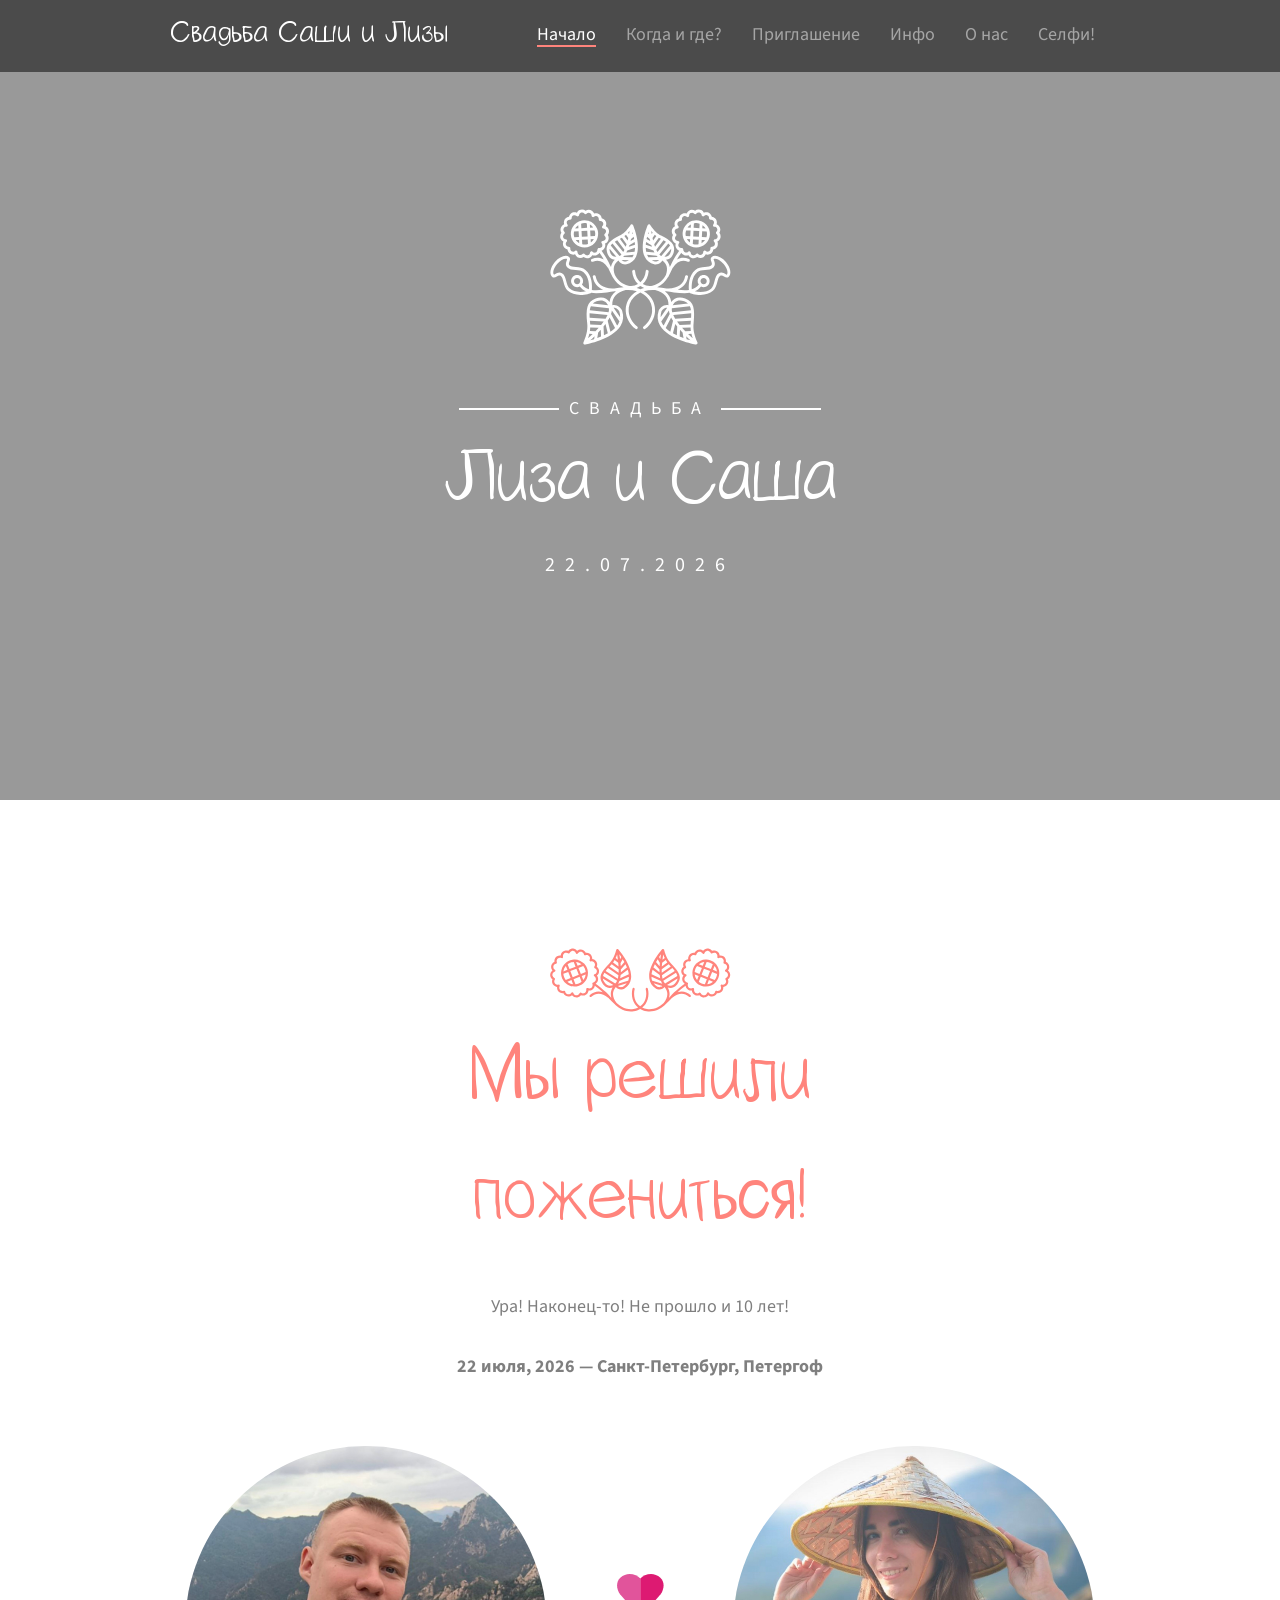
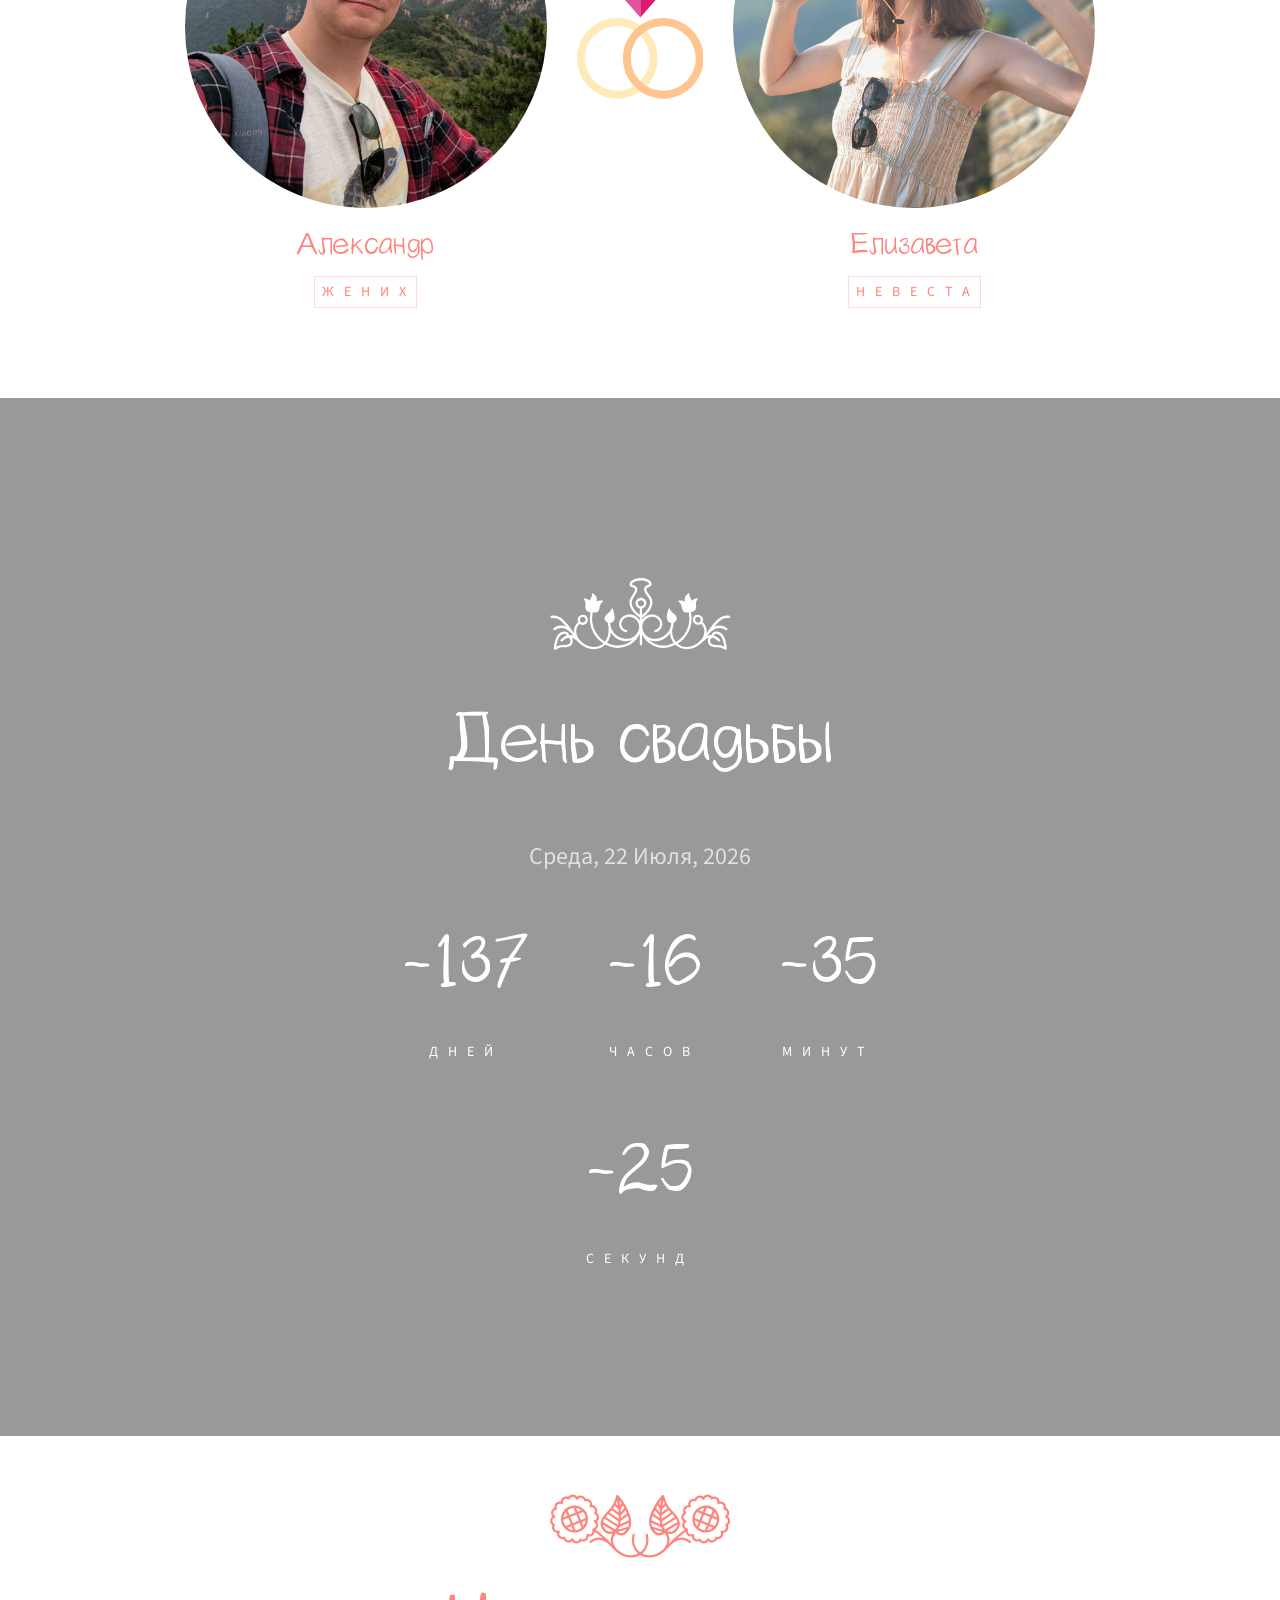
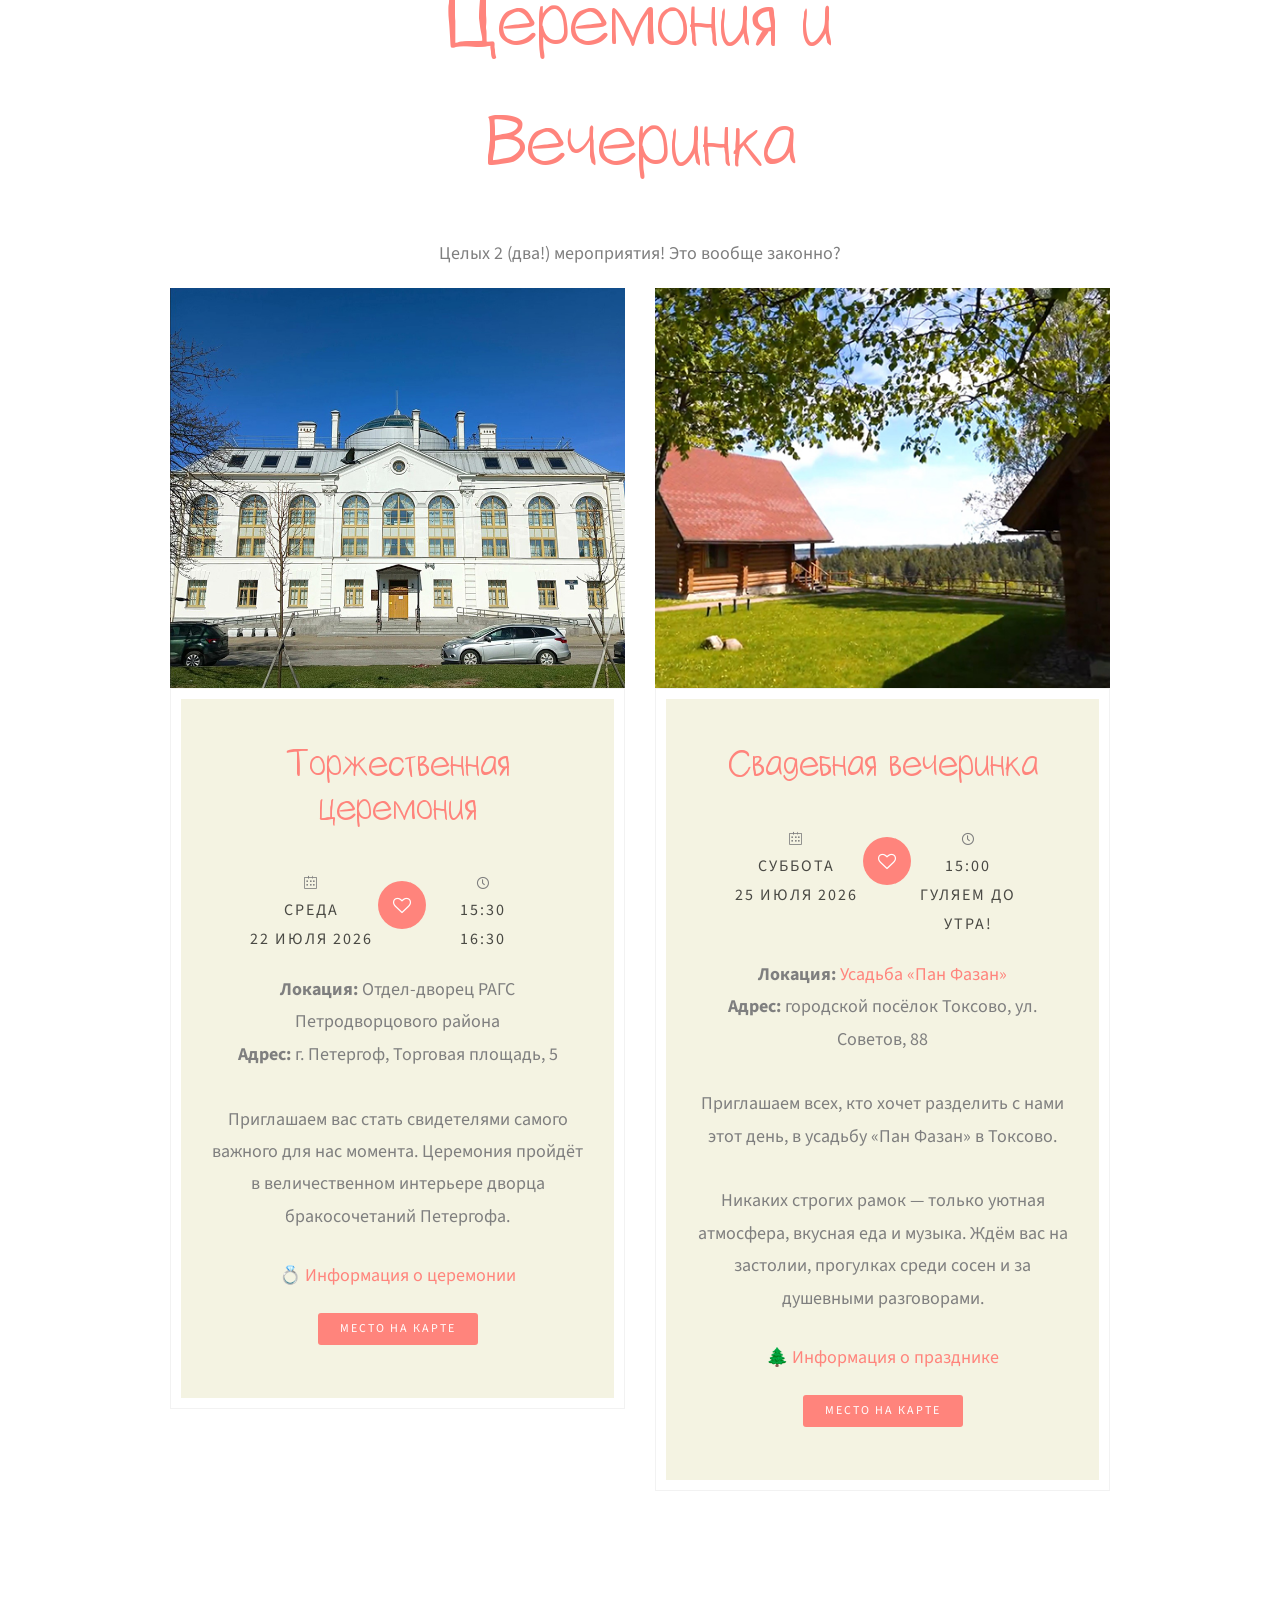
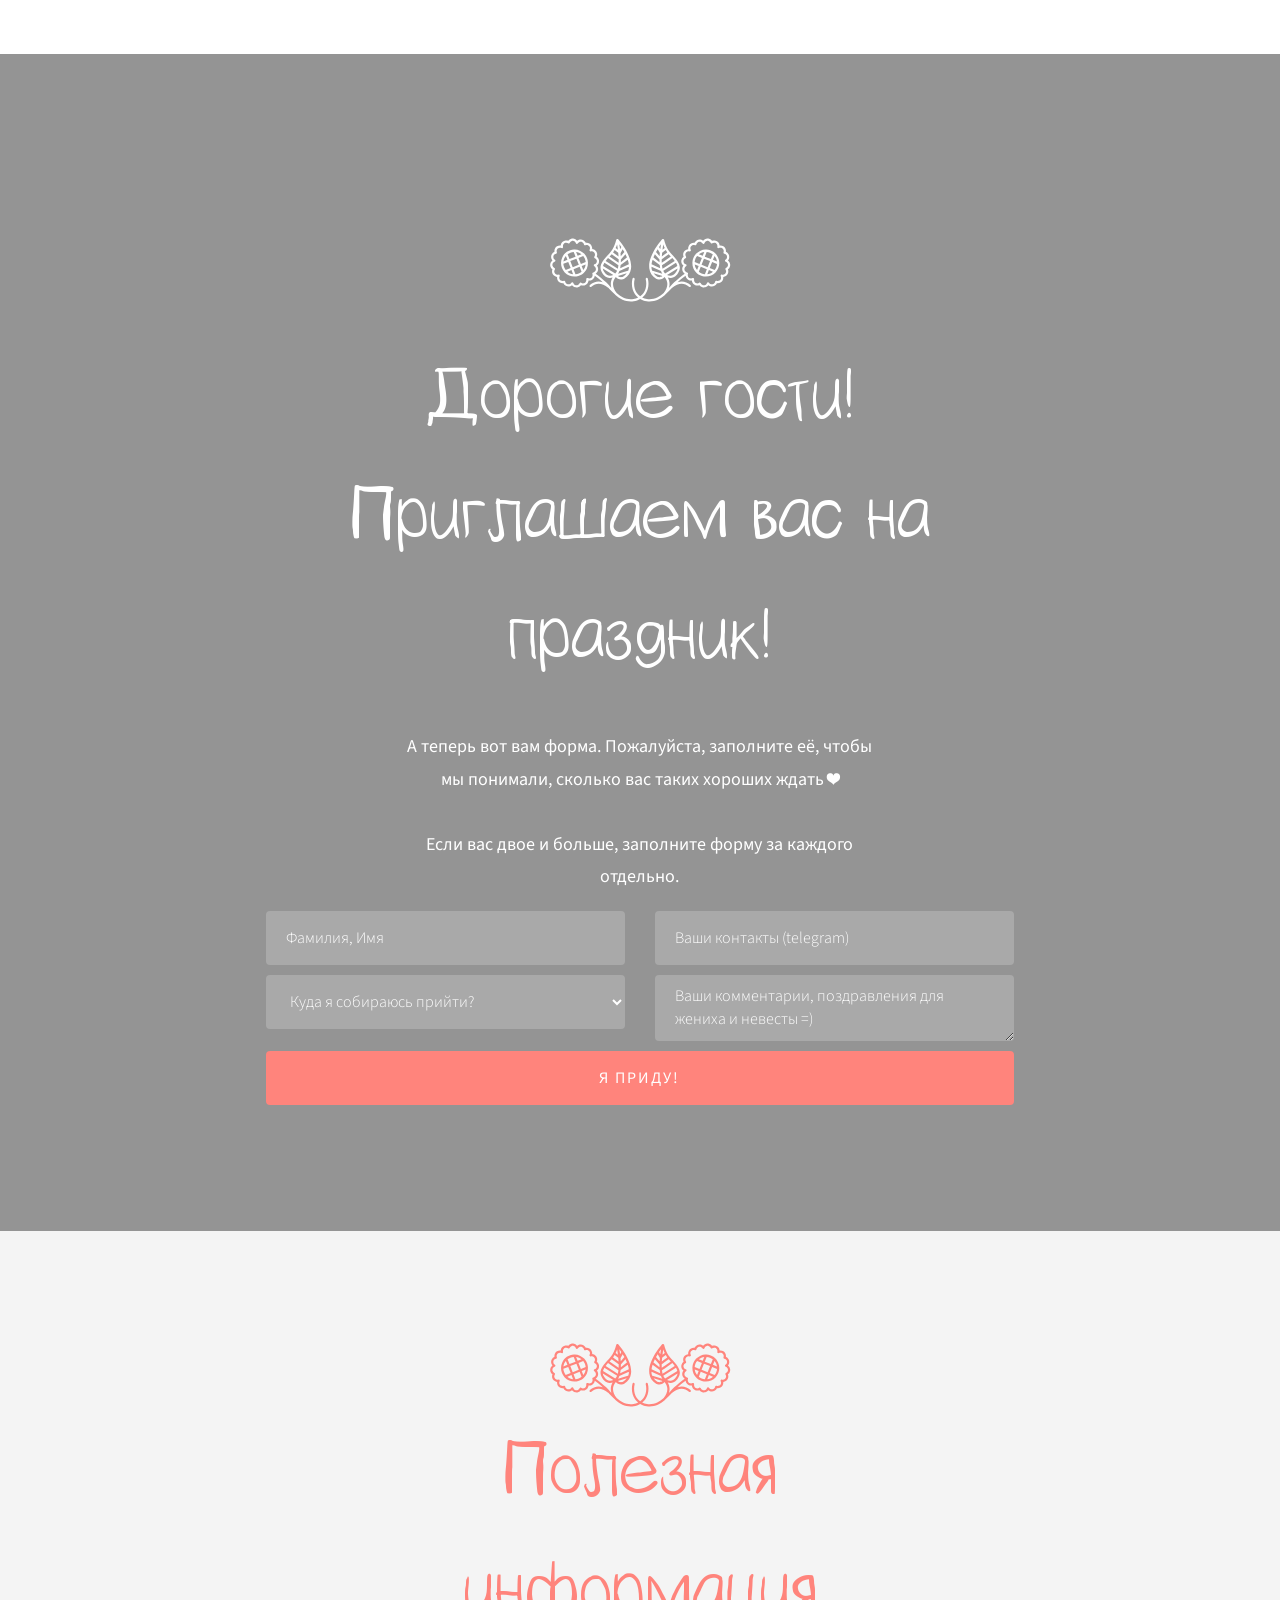
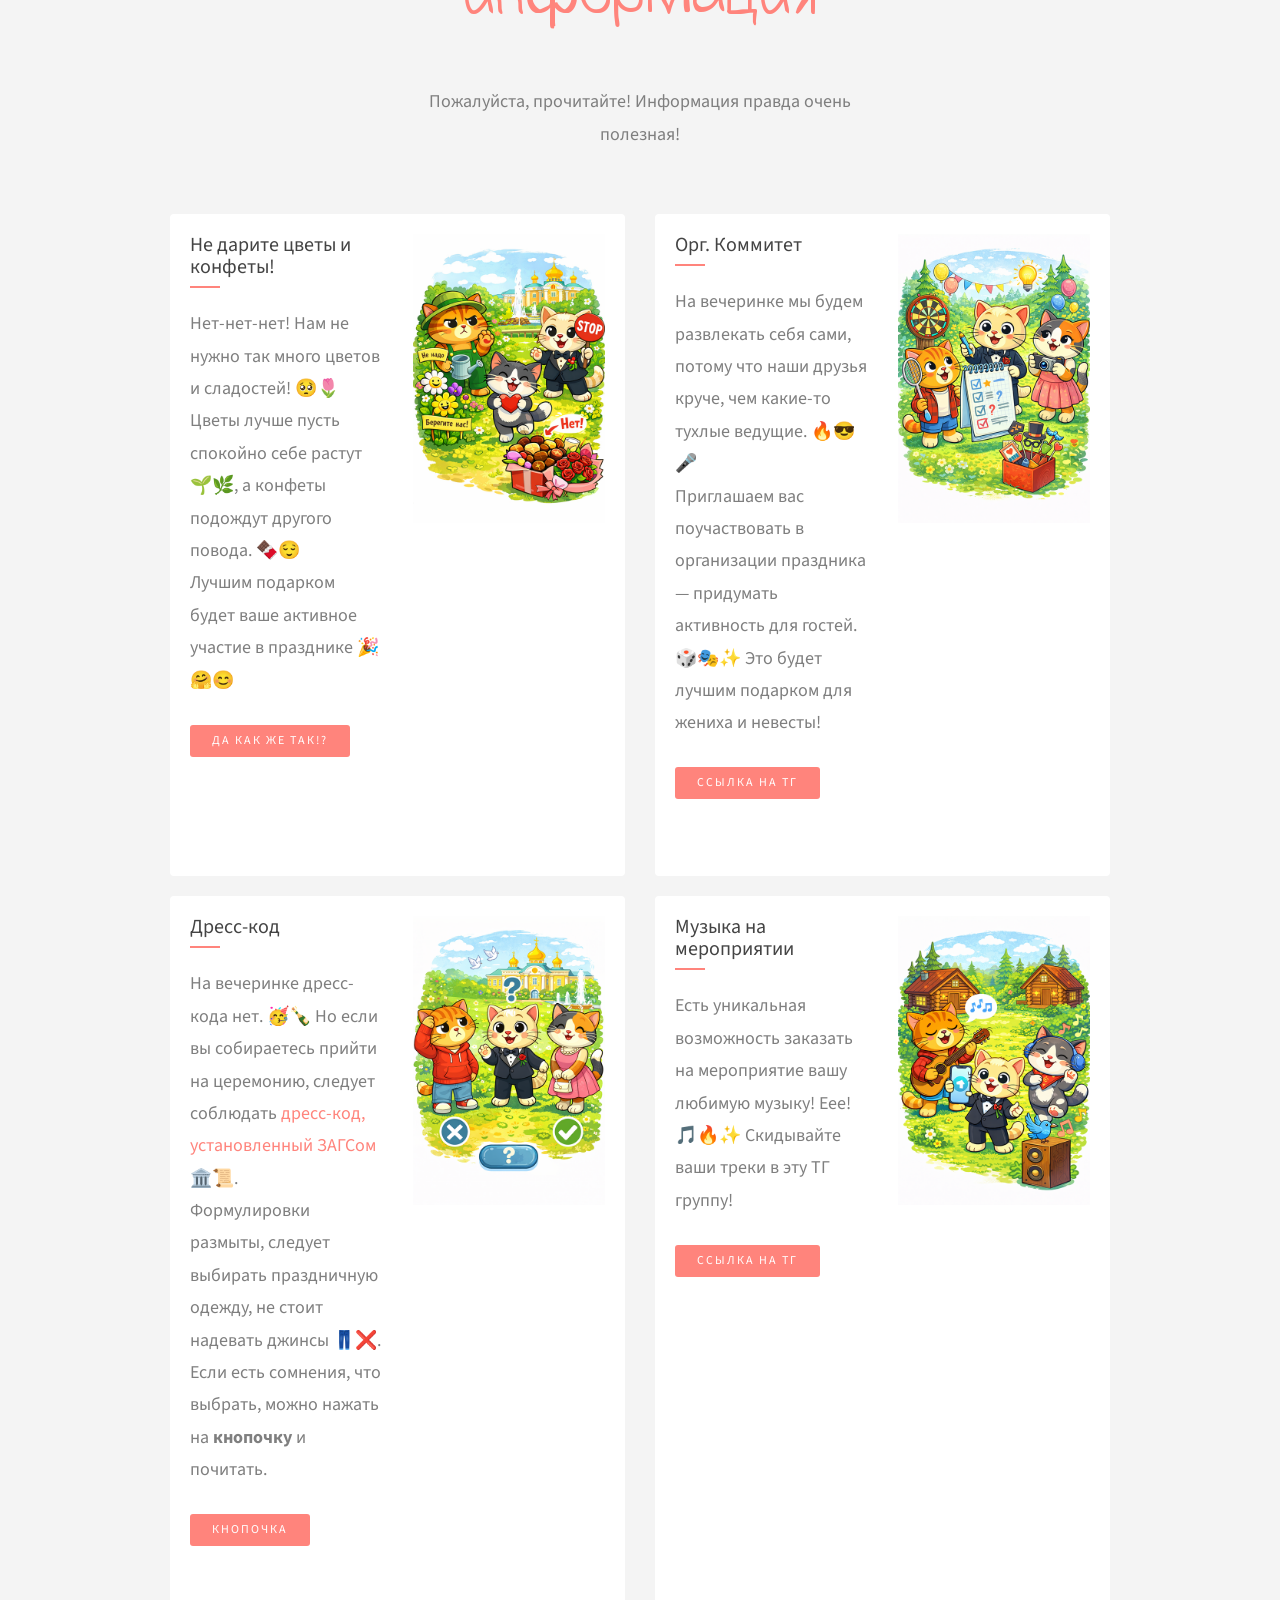
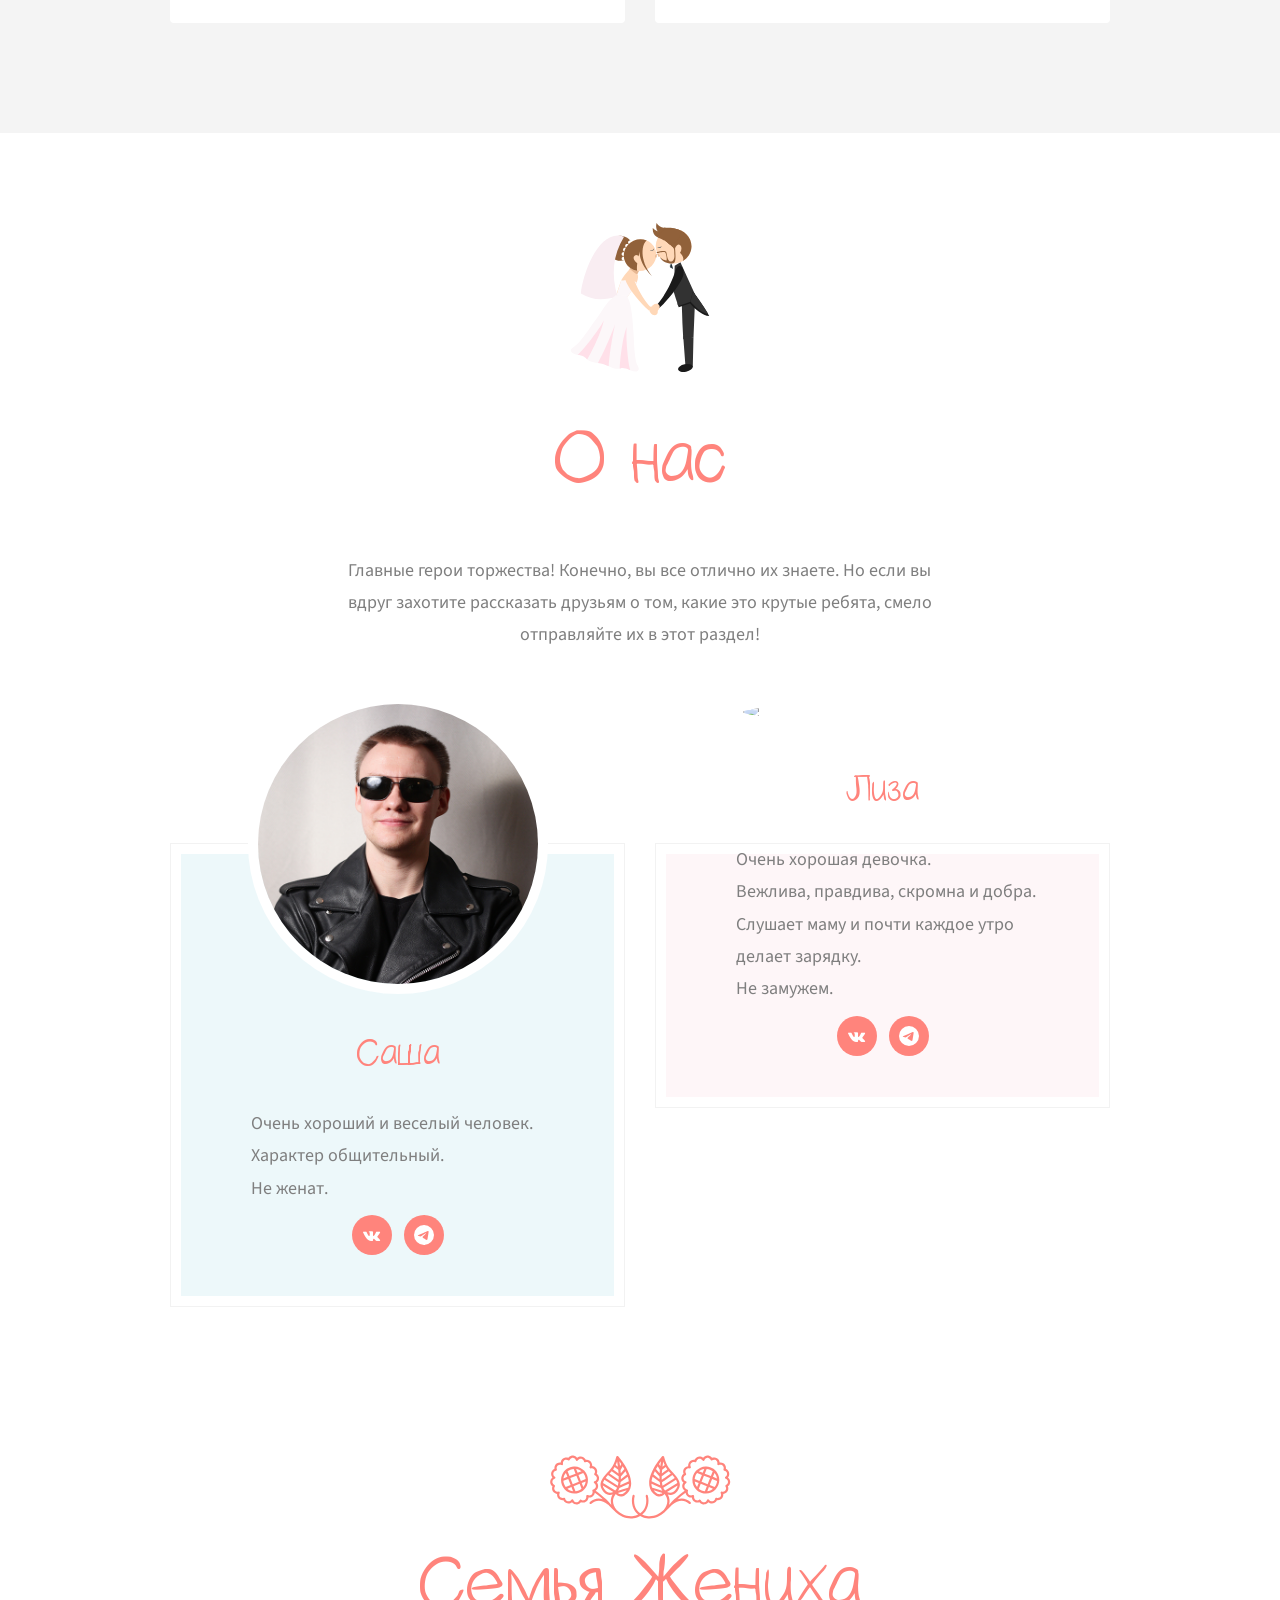
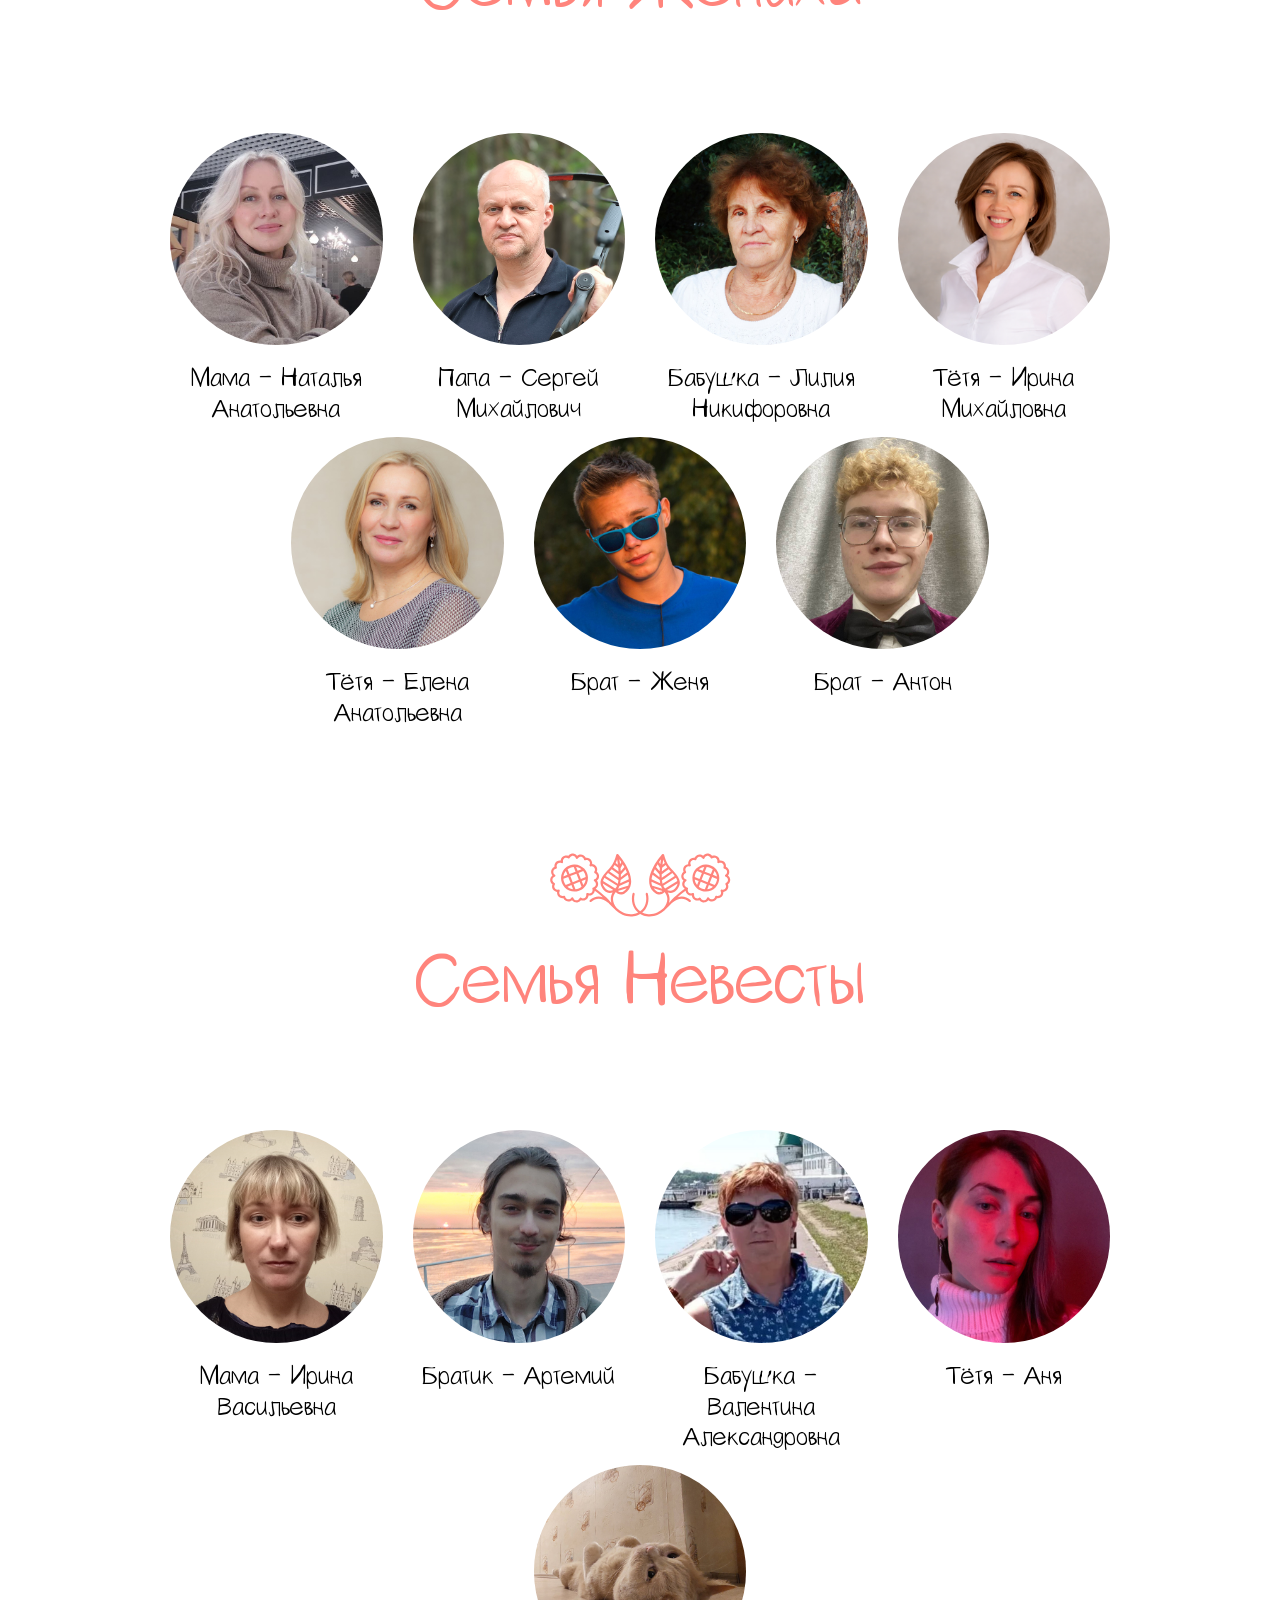
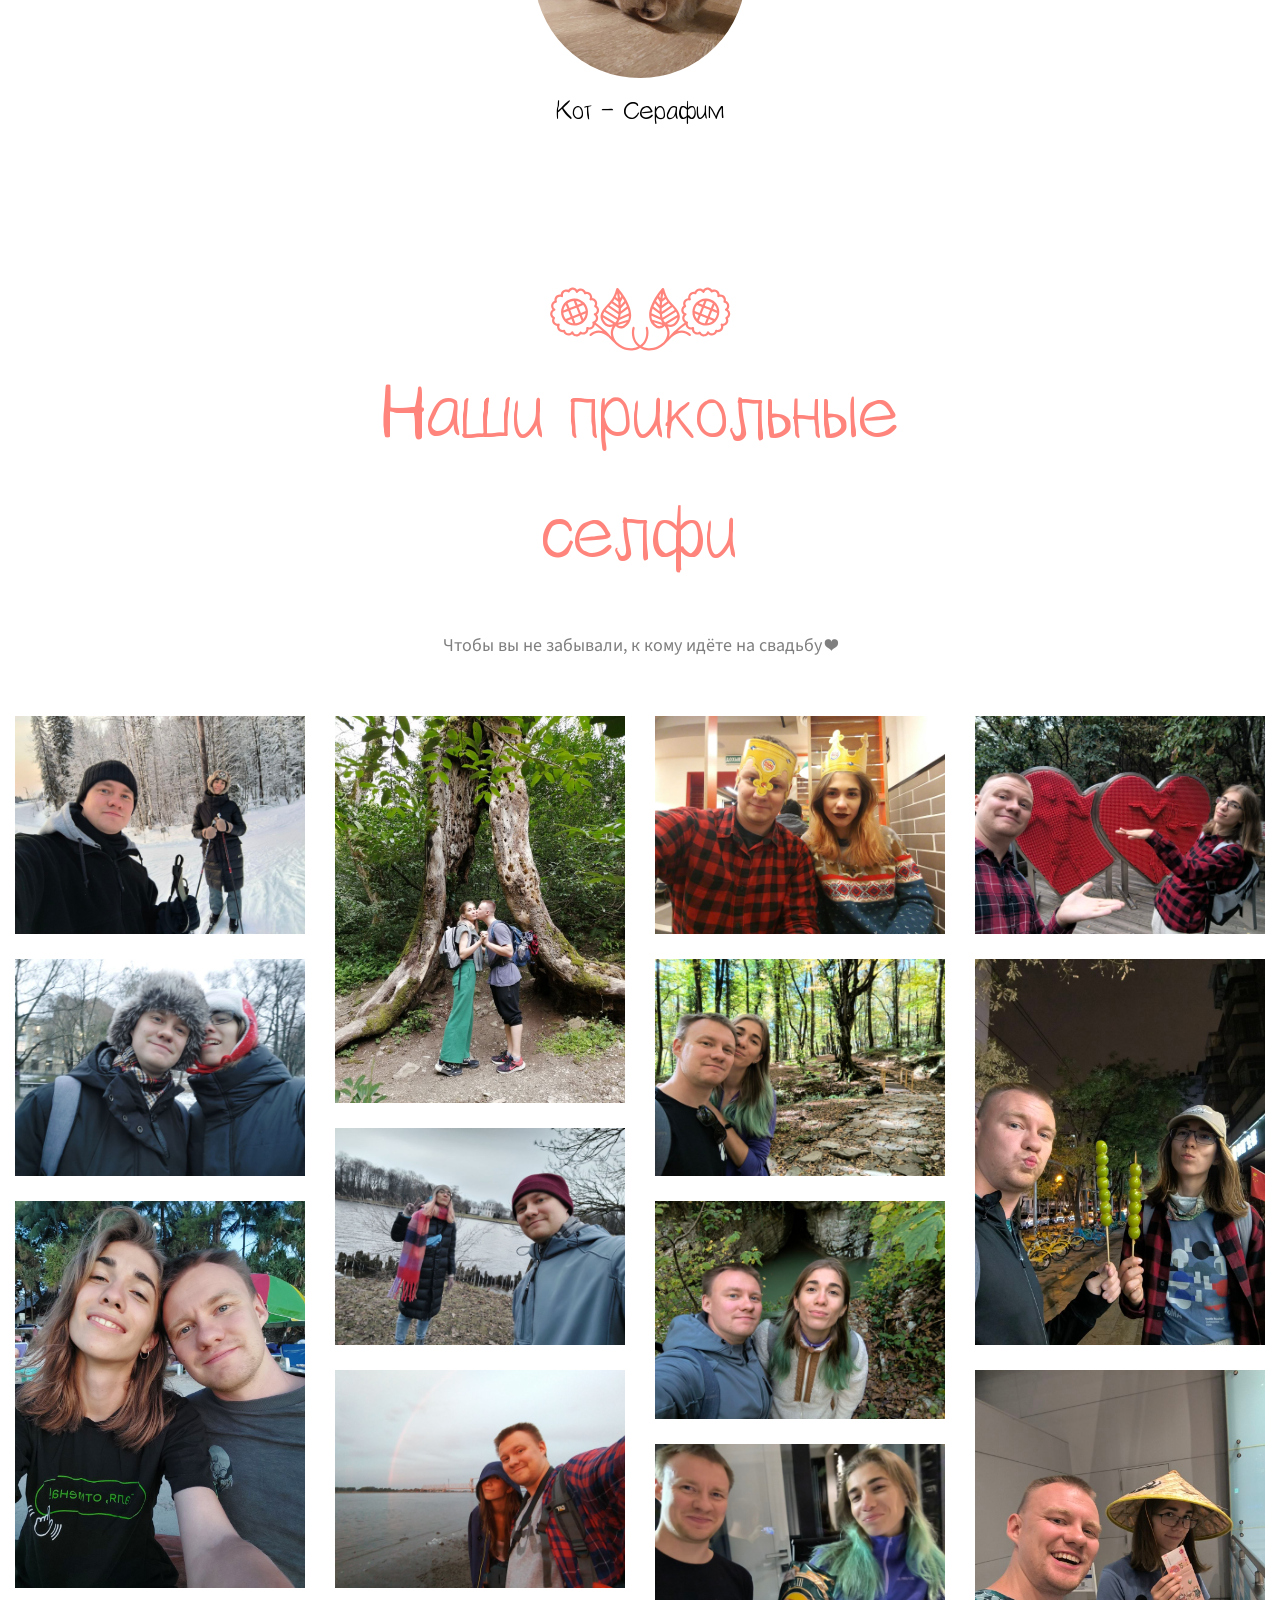
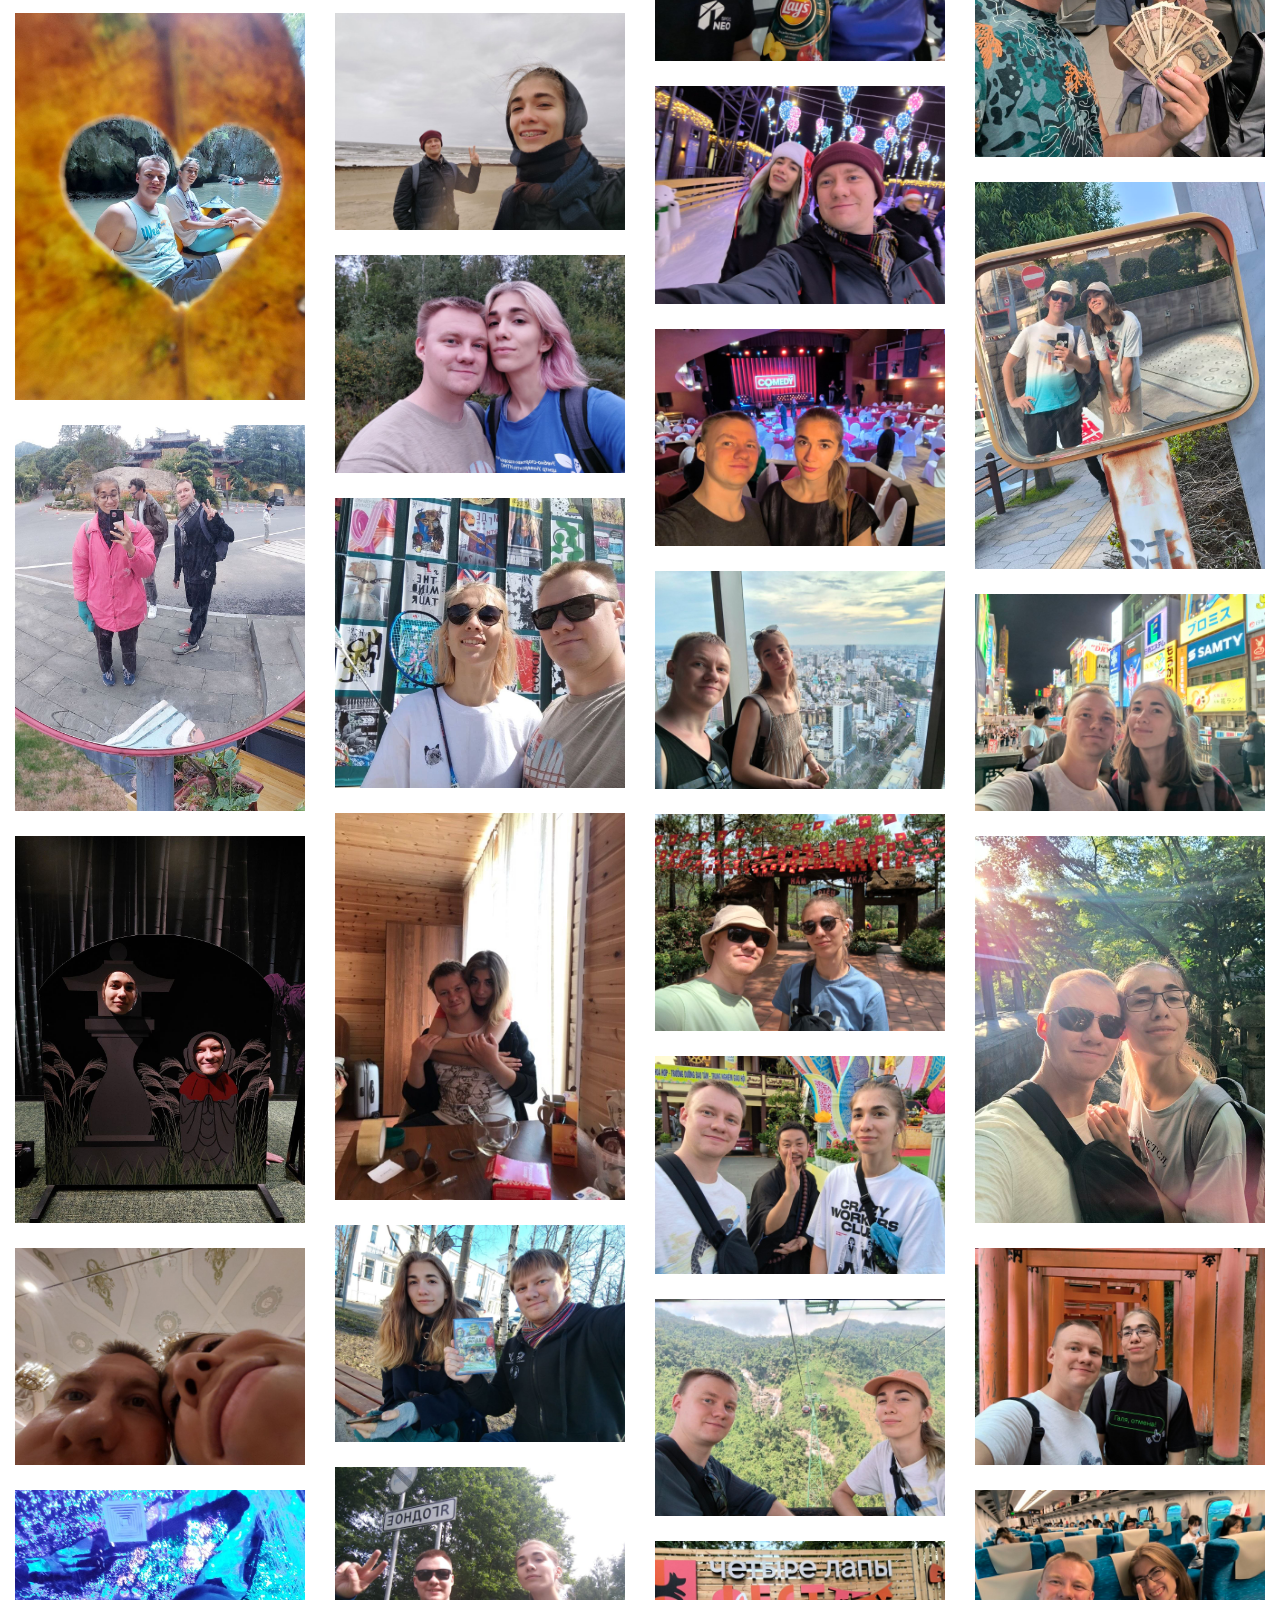
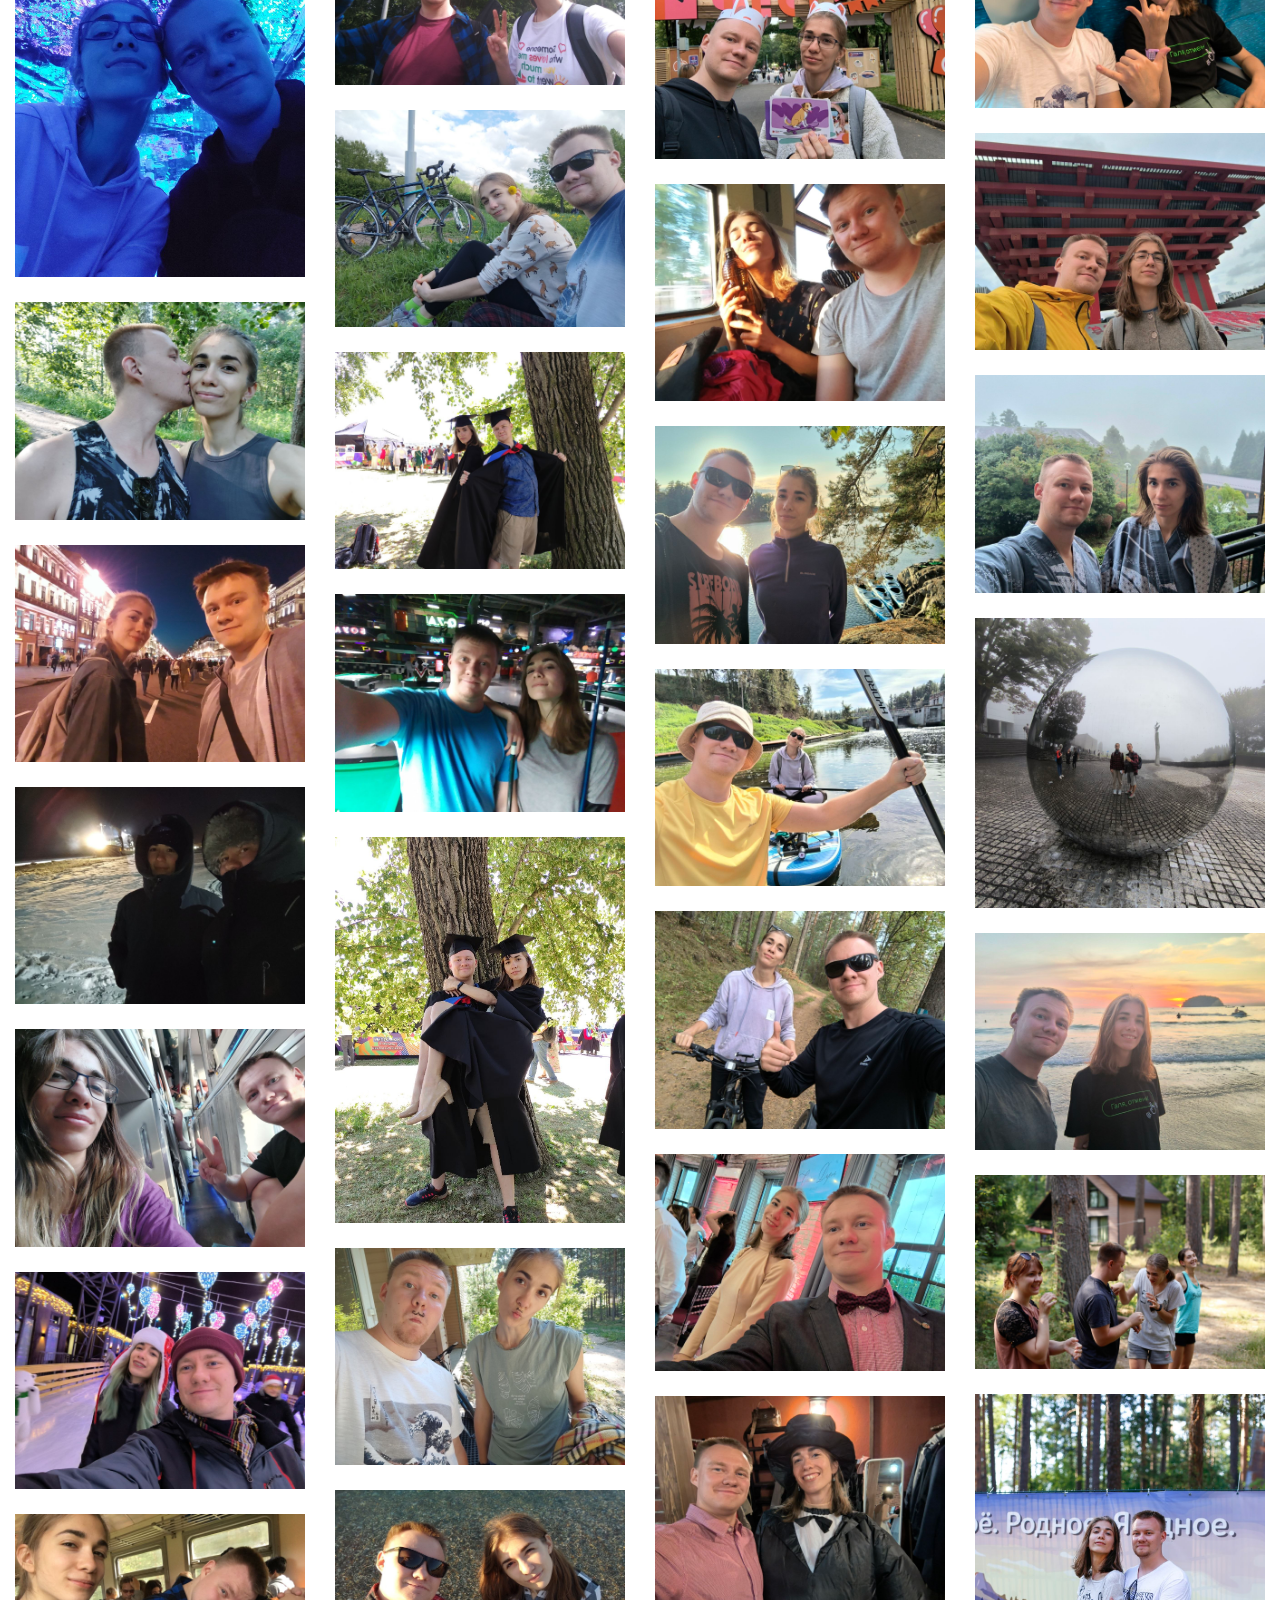
==== index.html @ 55bd60a8 "loading priority" ====
<!DOCTYPE html>
<!--[if lt IE 7]>      <html class="no-js lt-ie9 lt-ie8 lt-ie7"> <![endif]-->
<!--[if IE 7]>         <html class="no-js lt-ie9 lt-ie8"> <![endif]-->
<!--[if IE 8]>         <html class="no-js lt-ie9"> <![endif]-->
<!--[if gt IE 8]><!--> <html class="no-js"> <!--<![endif]-->
	<head>
	<meta charset="utf-8">
	<meta http-equiv="X-UA-Compatible" content="IE=edge">
	
	<title>Свадьба Саши и Лизы</title>
	<link rel="icon" href="/images/icon-wedding.png" type="image/png">
	<meta name="viewport" content="width=device-width, initial-scale=1">

	<!-- Place favicon.ico and apple-touch-icon.png in the root directory -->
	<link rel="shortcut icon" href="favicon.ico">

	<link href='https://fonts.googleapis.com/css?family=Source+Sans+Pro:400,300,600,400italic,700' rel='stylesheet' type='text/css'>
	<link href="https://fonts.googleapis.com/css?family=Clicker+Script" rel="stylesheet">
	
	<!-- Animate.css -->
	<link rel="stylesheet" href="css/animate.css">
	<!-- Icomoon Icon Fonts-->
	<link rel="stylesheet" href="css/icomoon.css">
	<!-- Simple Line Icons -->
	<link rel="stylesheet" href="css/simple-line-icons.css">
	<!-- Owl Carousel -->
	<link rel="stylesheet" href="css/owl.carousel.min.css">
	<link rel="stylesheet" href="css/owl.theme.default.min.css">
	<!-- Magnific popup  -->
	<link rel="stylesheet" href="css/magnific-popup.css">
	<!-- Bootstrap  -->
	<link rel="stylesheet" href="css/bootstrap.css">
	
	<link rel="stylesheet" href="css/style.css">

	<!-- Modernizr JS -->
	<script src="js/modernizr-2.6.2.min.js"></script>
	<!-- FOR IE9 below -->
	<!--[if lt IE 9]>
	<script src="js/respond.min.js"></script>
	<![endif]-->

	</head>
	<body>

	<img src="images/together.jpg" class="d-none" loading=eager>
	<img src="images/cover_bg_1.jpg" class="d-none" loading=eager>
	<img src="images/cover_bg_2.jpg" class="d-none" loading=eager>

	<header role="banner" id="qbootstrap-header">
		<div class="container">
			<!-- <div class="row"> -->
		    <nav class="navbar navbar-default">
	        <div class="navbar-header">
	        	<!-- Mobile Toggle Menu Button -->
				<a href="#" class="js-qbootstrap-nav-toggle qbootstrap-nav-toggle" data-toggle="collapse" data-target="#navbar" aria-expanded="false" aria-controls="navbar"><i></i></a>
	          	<a class="navbar-brand">Свадьба Саши и Лизы</a> 
	        </div>
	        <div id="navbar" class="navbar-collapse collapse">
	          <ul class="nav navbar-nav navbar-right">
	            <li class="active"><a href="#" data-nav-section="home"><span>Начало</span></a></li>
	            <li><a href="#" data-nav-section="when-where"><span>Когда и где?</span></a></li>
	            <li><a href="#" data-nav-section="rsvp"><span>Приглашение</span></a></li>
	            <li><a href="#" data-nav-section="blog"><span>Инфо</span></a></li>
	            <li><a href="#" data-nav-section="groom-bride"><span>О нас</span></a></li>
	            <li><a href="#" data-nav-section="gallery"><span>Селфи!</span></a></li>
	          </ul>
	        </div>
		    </nav>
		  <!-- </div> -->
	  </div>
	</header>
	
	<div class="qbootstrap-hero" data-section="home">
		<div class="qbootstrap-overlay"></div>
		<div class="qbootstrap-cover text-center" data-parallax="scroll" data-position="left center" data-speed="0.5" data-image-src="images/together.jpg">
			<div class="display-t">
				<div class="display-tc">
					<div class="container">
						<div class="col-md-10 col-md-offset-1">
							<div class="animate-box svg-sm colored">
								<img src="images/flaticon/svg/004-nature.svg" class="svg mobile-hidden">
								<h1 class="holder"><span>Свадьба</span></h1>
								<h2>Лиза и Саша</h2>
								<p>22.07.2026</p>
							</div>
						</div>
					</div>
				</div>
			</div>
		</div>
	</div>

	<div id="qbootstrap-couple" class="qbootstrap-section-gray">
		<div class="container">
			<div class="row animate-box">
				<div class="col-md-8 col-md-offset-2 animate-box">
					<div class="col-md-12 text-center section-heading svg-sm colored" style="padding-bottom: 0px;">
						<img src="images/flaticon/svg/005-two.svg" class="svg">
						<h2>Мы решили пожениться!</h2>
						<p>Ура! Наконец-то! Не прошло и 10 лет!</p>
						<p><strong>22 июля, 2026 &mdash; Санкт-Петербург, Петергоф</strong></p>
					</div>
				</div>
			</div>
			<div class="row animate-box">
				<div class="col-md-12 text-center">
					<div class="col-md-5 col-sm-5 col-xs-5 nopadding">
						<img src="images/Sasha.jpg" loading=eager class="img-responsive">
						<h3>Александр</h3>
						<span>Жених</span>
					</div>
					<div class="col-md-2 col-sm-2 col-xs-2 nopadding"><h2 class="amp-center"><img src="images/flaticon/svg/003-luxury.svg" class="svg img-responsive"></h2></div>
					<div class="col-md-5 col-sm-5 col-xs-5 nopadding">
						<img src="images/Liza.jpg" loading=eager class="img-responsive">
						<h3>Елизавета</h3>
						<span>Невеста</span>
					</div>
				</div>
			</div>
		</div>
	</div>

	<div id="qbootstrap-countdown" data-parallax="scroll" data-speed="0.5" data-image-src="images/cover_bg_2.jpg" data-section="home">
		<div class="overlay"></div>
		<div class="display-over">
			<div class="container">
				<div class="row animate-box">
					<div class="col-md-12 section-heading text-center svg-sm colored">
						<img src="images/flaticon/svg/006-flower-bell-outline-design-variant-with-vines-and-leaves.svg" style="color: white;" class="svg">
						<h2 class="">День свадьбы</h2>
						<span class="datewed">Среда, 22 Июля, 2026</span>
					</div>
				</div>
				<div class="row animate-box">
					<div class="col-md-8 col-md-offset-2 text-center">
						<p class="countdown">
							<span id="days"></span>
							<span id="hours"></span>
							<span id="minutes"></span>
							<span id="seconds"></span>
						</p>
					</div>
				</div>
			</div>
		</div>
	</div>

	

	<!-- <div id="qbootstrap-testimonials" class="qbootstrap-greetings" data-section="greetings" data-parallax="scroll" data-speed="0.5" data-image-src="images/cover_bg_1.jpg"">
	<div class="overlay"></div>	
		<div class="container">
			<div class="row animate-box">
				<div class="col-md-12 section-heading text-center svg-sm colored">
					<img src="images/flaticon/svg/006-flower-bell-outline-design-variant-with-vines-and-leaves.svg" class="svg">
					<h2 class="">Sweet Messages</h2>
				</div>
			</div>
			<div class="row">
				<div class="col-md-4 animate-box">
					<div class="box-testimony ">
						<blockquote>
							<span class="quote"><span><i class="icon-quote-left"></i></span></span>
							<p>&ldquo;Far far away, behind the word mountains, far from the countries Vokalia and Consonantia, there live the blind texts. Separated they live in Bookmarksgrove right at the coast of the Semantics, a large language ocean.&rdquo;</p>
						</blockquote>
						<p class="author">John Doe</p>
					</div>
					
				</div>
				<div class="col-md-4 animate-box">
					<div class="box-testimony ">
						<blockquote>
							<span class="quote"><span><i class="icon-quote-left"></i></span></span>
							<p>&ldquo;Far far away, behind the word mountains, far from the countries Vokalia and Consonantia, there live the blind texts.&rdquo;</p>
						</blockquote>
						<p class="author">John Doe</p>
					</div>
					
					
				</div>
				<div class="col-md-4 animate-box">
					<div class="box-testimony ">
						<blockquote>
							<span class="quote"><span><i class="icon-quote-left"></i></span></span>
							<p>&ldquo;Far far away, behind the word mountains, far from the countries Vokalia and Consonantia, there live the blind texts. Separated they live in Bookmarksgrove right at the coast of the Semantics, a large language ocean.&rdquo;</p>
						</blockquote>
						<p class="author">John Doe</p>
					</div>
					
				</div>
			</div>
		</div>
	</div> -->

	<div id="qbootstrap-when-where" style="padding-top:0" data-section="when-where">
		<div class="container">
			<div class="row animate-box">
				<div class="col-md-8 col-md-offset-2">
					<div class="col-md-12 text-center section-heading svg-sm colored" style="margin-bottom:0;">
						<img src="images/flaticon/svg/005-two.svg" class="svg">
						<h2>Церемония и Вечеринка</h2>
						<div class="row">
						<div class="col-md-10 col-md-offset-1 subtext">
							<p style="margin-bottom: 0;">Целых 2 (два!) мероприятия! Это вообще законно?</p>
						</div>
					</div>
					</div>
				</div>
			</div>
			<div class="row row-bottom-padded-md">
				<div class="col-md-6 text-center animate-box">
					<div class="wedding-events">
						<div class="ceremony-bg" style="background-image: url(images/zags.jpg);"></div>
						<div class="surrounded-icon">
							<div class="mobile-only col-md-2 col-md-push-5">
								<div class="icon-tip">
									<span class="icon"><i class="icon-heart-o"></i></span>
								</div>
							</div>
						</div>
						<div class="desc">
							<h3>Торжественная церемония</h3>
							<div class="row">
								<div class="desktop-only-heart-icon col-md-2 col-md-push-5">
									<div class="icon-tip">
										<span class="icon"><i class="icon-heart-o"></i></span>
									</div>
								</div>
								<div class="col-md-5 col-md-pull-1">
									<div class="date">
										<i class="icon-calendar"></i>
										<span>Среда</span>
										<span>22 Июля 2026</span>
									</div>
								</div>
								<div class="col-md-5 col-md-pull-1">
									<div class="date">
										<i class="icon-clock2"></i>
										<span>15:30</span>
										<span>16:30</span>
									</div>
								</div>
							</div>
							<p>
								<b>Локация:</b> Отдел-дворец РАГС Петродворцового района
								<br>
								<b>Адрес:</b> г. Петергоф, Торговая площадь, 5
								<br>
								<br>
								Приглашаем вас стать свидетелями самого важного для нас момента. Церемония пройдёт в величественном интерьере дворца бракосочетаний Петергофа.
							</p>
							<a style="margin-bottom: 2rem;" data-toggle="collapse" data-parent="#accordion" href="#collapse1">
								💍 Информация о церемонии
							</a>
							<div id="collapse1" class="panel-collapse collapse text-left">
								<p style="margin-bottom: 0;">
									<br>
									<b>Фотосессия 📷:</b> После официальной части — праздничная фотосессия в живописных окрестностях парка.
									<br>
									<b>Уютный ужин 🥂</b>: Мы в процессе выбора ресторана. Совсем скоро раскроем все карты — следите за обновлениями на сайте!
									<br>
									<b>Дресс-код 👗:</b> Торжественный. Подробнее о дресс-коде в ЗАГСе можно прочитать в разделе с информацией.
								</p>
							</div>
							<p style="margin-top:2rem;"><a href="https://yandex.com/map-widget/v1/?um=constructor%3A39ab5083a149603931bb8a73ae7566a27adbaa267a973a2ac90fe1a0abdc9ba2&amp;source=constructor" class="btn btn-primary btn-sm popup-gmaps">Место на карте</a></p>
						</div>
					</div>
				</div>
				<div class="col-md-6 text-center animate-box">
					<div class="wedding-events">
						<div class="ceremony-bg" style="background-image: url(images/pan_fazan2.jpg);"></div>
						<div class="surrounded-icon">
							<div class="mobile-only col-md-2 col-md-push-5">
								<div class="icon-tip">
									<span class="icon"><i class="icon-heart-o"></i></span>
								</div>
							</div>
						</div>

						<div class="desc">
							<h3>Свадебная вечеринка</h3>
							<div class="row">
								<div class="desktop-only-heart-icon col-md-2 col-md-push-5">
									<div class="icon-tip">
										<span class="icon"><i class="icon-heart-o"></i></span>
									</div>
								</div>
								<div class="col-md-5 col-md-pull-1">
									<div class="date">
										<i class="icon-calendar"></i>
										<span>Суббота</span>
										<span>25 Июля 2026</span>
									</div>
								</div>
								<div class="col-md-5 col-md-pull-1">
									<div class="date">
										<i class="icon-clock2"></i>
										<span>15:00</span>
										<span>Гуляем до утра!</span>
									</div>
								</div>
							</div>
							<p>
								<b>Локация: </b><a href="https://panfazan.ru/" target="_blank">Усадьба «Пан Фазан»</a>
								<br>
								<b>Адрес:</b> городской посёлок Токсово, ул. Советов, 88
								<br>
								<br>
								Приглашаем всех, кто хочет разделить с нами этот день, в усадьбу «Пан Фазан» в Токсово.
								<br>
								<br>
								Никаких строгих рамок — только уютная атмосфера, вкусная еда и музыка. Ждём вас на застолии, прогулках среди сосен и за душевными разговорами.
								<br>
							</p>
							<a style="margin-bottom: 2rem;" data-toggle="collapse" data-parent="#accordion" href="#collapse2">
								🌲 Информация о празднике
							</a>
							<div id="collapse2" class="panel-collapse collapse text-left">
								<p style="margin-bottom: 0;">
									<br>
									<b>Как добраться 🗺️?</b>
									<br>
									Усадьба находится в Токсово. Удобнее всего добираться на такси:
								</p>
									<ul>
										<li>от метро «Парнас» 🔵 — около 30 минут</li>
										<li>от метро «Девяткино» 🔴— около 20 минут</li>
									</ul>
								<p>
									Такси мы оплатим 🚕
									<br>
									<b>Ночёвка 🛌:</b> Приглашаем вас остаться до утра! На территории есть домики, в которых можно остаться на ночь.
									<br>
									<b>Дресс-код 👗:</b> Отсутствует. Одевайтесь комфортно, празднично, прихватите хорошее настроение и пожелания.
									<br>
									<b>Программа 📋:</b> Ведущего не будет — организуем вечер вместе с вами. Приглашаем вас стать частью этого! Подробнее — ниже, в разделе с информацией.
								</p>
							</div>
							<p style="margin-top:2rem;"><a href="https://yandex.com/map-widget/v1/?um=constructor%3A14c4562232c04e23bc9f629d58acc3ecfbbc6442daf0bd5c1d53dc52a6f41f2b&amp;source=constructor" class="btn btn-primary btn-sm popup-gmaps">Место на карте</a></p>
						</div>
					</div>
				</div>
			</div>
			<div class="row">
				<div class="col-md-12">
					<div id="map" class="qbootstrap-map"></div>
				</div>
			</div>
		</div>
		</div>
	</div>

	<div id="qbootstrap-started" class="qbootstrap-bg" data-section="rsvp" data-parallax="scroll" data-speed="0.5" data-image-src="images/cover_bg_1.jpg">
		<div class="overlay"></div>
		<div class="container">
			<div class="row animate-box">
				<div class="col-md-8 col-md-offset-2">
					<div class="col-md-12 text-center section-heading svg-sm colored">
						<img src="images/flaticon/svg/005-two.svg" class="svg">
						<h2>
							<span id="invitation">Дорогие гости!</span>
							<br>
							Приглашаем вас на праздник!
						</h2>
						<div class="row">
						<div class="col-md-10 col-md-offset-1 subtext">
							<p style="color:white; margin-bottom: 0;">А теперь вот вам форма. Пожалуйста, заполните её, чтобы мы понимали, сколько вас таких хороших ждать ❤️<br><br>Если вас двое и больше, заполните форму за каждого отдельно.</p>
						</div>
					</div>
					</div>
				</div>
			</div>
			<div class="row animate-box">
				<div class="col-md-10 col-md-offset-1">
					<form class="form-inline">
						<div class="col-md-6 col-sm-6">
							<div class="form-group">
								<label for="input_name" class="sr-only">Имя</label>
								<input class="form-control" id="input_name" placeholder="Фамилия, Имя">
							</div>
						</div>
						<div class="col-md-6 col-sm-6">
							<div class="form-group">
								<label for="input_contact" class="sr-only">Ваши контакты (telegram)</label>
								<input class="form-control" id="input_contact" placeholder="Ваши контакты (telegram)">
							</div>
						</div>
						<div class="col-md-6 col-sm-6">
							<div class="form-group">
								<label for="input_event" class="sr-only"></label>
								<select class="form-control" id="input_event" placeholder="Куда я приду?">
									<option disabled selected value="none">Куда я собираюсь прийти?</option>
									<option value="all_events">Иду на все мероприятия</option>
									<option value="ceremony">Буду только на церемонии</option>
									<option value="party">Буду только на вечеринке</option>
								</select>
							</div>
						</div>
						<div class="col-md-6 col-sm-6">
							<div class="form-group">
								<label for="input_comment" class="sr-only"></label>
								<textarea class="form-control" id="input_comment" placeholder="Ваши комментарии, поздравления для жениха и невесты =)"></textarea>
							</div>
						</div>
						<div class="col-md-12 col-sm-12">
							<div id="form_status_text" style="margin:1rem 0 2rem 0" class="alert d-none">1234</div>
							<button onclick="submitFormData(event)" class="btn btn-default btn-block">Я приду!</button>
						</div>
					</form>
				</div>
			</div>
		</div>
	</div>
	<div id="qbootstrap-press" style="padding-top: 3em" data-section="blog">
		<div class="container">
			<div class="row animate-box">
				<div class="col-md-8 col-md-offset-2">
					<div class="col-md-12 text-center section-heading svg-sm colored" style="padding-bottom: 0">
						<img src="images/flaticon/svg/005-two.svg" class="svg">
						<h2>Полезная информация</h2>
						<div class="row">
						<div class="col-md-10 col-md-offset-1 subtext">
							<p>Пожалуйста, прочитайте! Информация правда очень полезная!</p>
						</div>
					</div>
					</div>
				</div>
			</div>

			<div class="row d-flex">
				<div class="col-md-6" style="margin-bottom: 20px;">
					<div class="qbootstrap-press-item animate-box">
						<div class="row">
							<div class="mobile-only col-sm-6">
								<img class="press-img" src="images/noflowers.png"/>
							</div>
							<div class="col-sm-6">
								<h3 class="h2 qbootstrap-press-title">Не дарите цветы и конфеты!<span class="qbootstrap-border"></span></h3>
								<p>
									Нет-нет-нет! Нам не нужно так много цветов и сладостей! 🥺🌷 Цветы лучше пусть спокойно себе растут 🌱🌿, а конфеты подождут другого повода. 🍫😌<br>Лучшим подарком будет ваше активное участие в празднике 🎉🤗😊
								</p>
								<p><a href="https://www.greenpeace.org/aotearoa/explore/defending-nature/" target="_blank" class="btn btn-primary btn-sm">Да как же так!?</a></p>
							</div>
							<div class="desktop-only col-sm-6">
								<img class="press-img" src="images/noflowers.png"/>
							</div>
						</div>
					</div>
				</div>

				<div class="col-md-6" style="margin-bottom: 20px;">
					<div class="qbootstrap-press-item animate-box">
						<div class="row">
							<div class="mobile-only col-sm-6">
								<img class="press-img" src="images/events.png"/>
							</div>
							<div class="col-sm-6">
								<h3 class="h2 qbootstrap-press-title">Орг. Коммитет<span class="qbootstrap-border"></span></h3>
								<p>На вечеринке мы будем развлекать себя сами, потому что наши друзья круче, чем какие-то тухлые ведущие. 🔥😎🎤<br>Приглашаем вас поучаствовать в организации праздника — придумать активность для гостей. 🎲🎭✨ Это будет лучшим подарком для жениха и невесты!</p>
								<p><a href="https://t.me/+oxdLRPEym5QyNmU6" target="_blank" class="btn btn-primary btn-sm">Ссылка на ТГ</a></p>
									</div>
							<div class="desktop-only col-sm-6">
								<img class="press-img" src="images/events.png"/>
							</div>
						</div>
					</div>
				</div>
				
				<div class="col-md-6" style="margin-bottom: 20px;">
					<div class="qbootstrap-press-item animate-box">
						<div class="row">
							<div class="mobile-only col-sm-6">
								<img class="press-img" src="images/dresscode.png"/>
							</div>
							<div class="col-sm-6">
								<h3 class="h2 qbootstrap-press-title">Дресс-код<span class="qbootstrap-border"></span></h3>
								<p>На вечеринке дресс-кода нет. 🥳🍾 Но если вы собираетесь прийти на церемонию, следует соблюдать <a href="https://www.gov.spb.ru/gov/otrasl/zags/raion/ravila/" target="_blank">дресс-код, установленный ЗАГСом 🏛️📜</a>.<br>Формулировки размыты, следует выбирать праздничную одежду, не стоит надевать джинсы 👖❌. Если есть сомнения, что выбрать, можно нажать на <b>кнопочку</b> и почитать.</p>
								<p><a href="https://wedwed.ru/article/podgotovka-k-svad-be/dress-kod-na-svadbu-idealnye-fotografii-i-edinyy-stil-meropriyatiya/" target="_blank" class="btn btn-primary btn-sm">Кнопочка</a></p>
							</div>
							<div class="desktop-only col-sm-6">
								<img class="press-img" src="images/dresscode.png"/>
							</div>
						</div>
					</div>
				</div>

				<div class="col-md-6" style="margin-bottom: 20px;">
					<div class="qbootstrap-press-item animate-box">
						<div class="row">
							<div class="mobile-only col-sm-6">
								<img class="press-img" src="images/music.png"/>
							</div>
							<div class="col-sm-6">
								<h3 class="h2 qbootstrap-press-title">Музыка на мероприятии<span class="qbootstrap-border"></span></h3>
								<p>
									Есть уникальная возможность заказать на мероприятие вашу любимую музыку! Еее! 🎵🔥✨ Скидывайте ваши треки в эту ТГ группу!
								</p>
								<a href="https://t.me/+xMm_GgJs0hg0ZTg6" target="_blank" class="btn btn-primary btn-sm">Ссылка на ТГ</a></p>
							</div>
							<div class="desktop-only col-sm-6">
								<img class="press-img" src="images/music.png"/>
							</div>
						</div>
					</div>
				</div>
			</div>
		</div>
	</div>
	<div id="qbootstrap-groom-bride" data-section="groom-bride">
		<div class="container">
			<div class="row animate-box">
				<div class="col-md-8 col-md-offset-2">
					<div class="col-md-12 text-center section-heading svg-sm-2 colored">
						<img src="images/flaticon/svg/002-wedding-couple.svg" class="svg">
						<h2>О нас</h2>
						<p>Главные герои торжества! Конечно, вы все отлично их знаете. Но если вы вдруг захотите рассказать друзьям о том, какие это крутые ребята, смело отправляйте их в этот раздел!</p>
					</div>
				</div>
			</div>
			<div class="row">
				<div class="col-md-6">
					<div class="couple groom text-center animate-box">
						<img src="images/sasha_serious.jpg" class="img-responsive">
						<div class="desc">
							<h2>Саша</h2>
							<ul class="characteristic">
								<li>Очень хороший и веселый человек.</li>
								<li>Характер общительный.</li>
								<li>Не женат.</li>
							</ul>
							<ul class="social social-circle">
								<li><a href="https://vk.com/ff220v" target="_blank"><i class="icon-vk"></i></a></li>
								<li><a href="https://t.me/FF220v" target="_blank"><svg style="padding-top: 1rem;" xmlns="http://www.w3.org/2000/svg" width="20" height="30" fill="currentColor" class="bi bi-telegram" viewBox="0 0 16 16">
									<path d="M16 8A8 8 0 1 1 0 8a8 8 0 0 1 16 0M8.287 5.906q-1.168.486-4.666 2.01-.567.225-.595.442c-.03.243.275.339.69.47l.175.055c.408.133.958.288 1.243.294q.39.01.868-.32 3.269-2.206 3.374-2.23c.05-.012.12-.026.166.016s.042.12.037.141c-.03.129-1.227 1.241-1.846 1.817-.193.18-.33.307-.358.336a8 8 0 0 1-.188.186c-.38.366-.664.64.015 1.088.327.216.589.393.85.571.284.194.568.387.936.629q.14.092.27.187c.331.236.63.448.997.414.214-.02.435-.22.547-.82.265-1.417.786-4.486.906-5.751a1.4 1.4 0 0 0-.013-.315.34.34 0 0 0-.114-.217.53.53 0 0 0-.31-.093c-.3.005-.763.166-2.984 1.09"/>
								</svg></a></li>
							</ul>
						</div>
					</div>
				</div>
				<div class="col-md-6">
					<div class="couple bride text-center animate-box">
						<img src="images/liza_serious.jpg" class="img-responsive">
						<div class="desc">
							<h2>Лиза</h2>
							<ul class="characteristic">
								<li>Очень хорошая девочка.</li>
								<li>Вежлива, правдива, скромна и добра.</li>
								<li>Слушает маму и почти каждое утро делает зарядку.</li>
								<li>Не замужем.</li>
							</ul>
							<ul class="social social-circle">
								<li><a href="https://vk.com/sulfat404" target="_blank"><i class="icon-vk"></i></a></li>
								<li><a href="https://t.me/sulfatpro" target="_blank"><svg style="padding-top: 1rem;" xmlns="http://www.w3.org/2000/svg" width="20" height="30" fill="currentColor" class="bi bi-telegram" viewBox="0 0 16 16">
									<path d="M16 8A8 8 0 1 1 0 8a8 8 0 0 1 16 0M8.287 5.906q-1.168.486-4.666 2.01-.567.225-.595.442c-.03.243.275.339.69.47l.175.055c.408.133.958.288 1.243.294q.39.01.868-.32 3.269-2.206 3.374-2.23c.05-.012.12-.026.166.016s.042.12.037.141c-.03.129-1.227 1.241-1.846 1.817-.193.18-.33.307-.358.336a8 8 0 0 1-.188.186c-.38.366-.664.64.015 1.088.327.216.589.393.85.571.284.194.568.387.936.629q.14.092.27.187c.331.236.63.448.997.414.214-.02.435-.22.547-.82.265-1.417.786-4.486.906-5.751a1.4 1.4 0 0 0-.013-.315.34.34 0 0 0-.114-.217.53.53 0 0 0-.31-.093c-.3.005-.763.166-2.984 1.09"/>
								</svg></a></li>
							</ul>
						</div>
					</div>
				</div>
			</div>
		</div>
	</div>

	<!-- <div id="qbootstrap-story" style="padding-top:0" data-section="groom-bride">
		<div class="container">
			<div class="row animate-box">
				<div class="col-md-8 col-md-offset-2">
					<div class="col-md-12 text-center section-heading svg-sm-2">
						<img src="images/flaticon/svg/003-luxury.svg" class="svg">
						<h2>Наша история</h2>
					</div>
				</div>
			</div>
			<div class="row">
				<div class="col-md-12">
					<ul class="timeline animate-box">
						<li class="animate-box">
							<div class="timeline-badge" style="background-image:url(images/couple-1.jpg);"></div>
							<div class="timeline-panel">
								<div class="overlay"></div>
								<div class="timeline-heading">
									<h3 class="timeline-title">Он был обычным школьником</h3>
									<span class="date">June 10, 2017</span>
								</div>
								<div class="timeline-body">
									<p>Far far away, behind the word mountains, far from the countries Vokalia and Consonantia, there live the blind texts. Separated they live in .</p>
								</div>
							</div>
						</li>
						<li class="timeline-inverted animate-box">
							<div class="timeline-badge" style="background-image:url(images/couple-2.jpg);"></div>
							<div class="timeline-panel">
								<div class="overlay overlay-2"></div>
								<div class="timeline-heading">
									<h3 class="timeline-title">И она была обычной школьницей!</h3>
									<span class="date">June 10, 2017</span>
								</div>
								<div class="timeline-body">
									<p>Far far away, behind the word mountains, far from the countries Vokalia and Consonantia, there live the blind texts. Separated they live in .</p>
								</div>
							</div>
						</li>
						<li class="animate-box">
							<div class="timeline-badge" style="background-image:url(images/couple-3.jpg);"></div>
							<div class="timeline-panel">
								<div class="overlay"></div>
								<div class="timeline-heading">
									<h3 class="timeline-title">А потом они начали встречаться</h3>
									<span class="date">June 14, 2017</span>
								</div>
								<div class="timeline-body">
									<p>Far far away, behind the word mountains, far from the countries Vokalia and Consonantia, there live the blind texts. Separated they live in .</p>
								</div>
							</div>
						</li>
						<li class="timeline-inverted animate-box">
							<div class="timeline-badge" style="background-image:url(images/couple-4.jpg);"></div>
							<div class="timeline-panel">
								<div class="overlay overlay-2"></div>
								<div class="timeline-heading">
									<h3 class="timeline-title">А теперь они женятся! Шок!<br>Так вообще бывает!?</h3>
									<span class="date"></span>
								</div>
								<div class="timeline-body">
									<p>Far far away, behind the word mountains, far from the countries Vokalia and Consonantia, there live the blind texts. Separated they live in .</p>
								</div>
							</div>
						</li>
			    	</ul>
				</div>
			</div>
		</div> -->
	</div>

	
	<div id="qbootstrap-people" style="padding-top:0;" data-section="groom-bride">
		<div class="container">
			<div class="row animate-box">
				<div class="col-md-8 col-md-offset-2">
					<div class="col-md-12 text-center section-heading svg-sm colored">
						<img src="images/flaticon/svg/005-two.svg" class="svg">
						<h2>Семья Жениха</h2>
						<div class="row">
						<!-- <div class="col-md-10 col-md-offset-1 subtext  ">
							<h3>Far far away, behind the word mountains, far from the countries Vokalia and Consonantia, there live the blind texts.</h3>
						</div> -->
					</div>
					</div>
				</div>
			</div>
			<div class="row d-flex row-bottom-padded-lg" style="justify-content: center;">
				<div class="col-md-3 text-center animate-box">
					<div class="groom-men">
						<img src="images/sasha_relatives/mom.jpg" class="img-responsive">
						<h3>Мама — Наталья Анатольевна</h3>
					</div>
				</div>
				<div class="col-md-3 text-center animate-box">
					<div class="groom-men">
						<img src="images/sasha_relatives/dad.jpg" class="img-responsive">
						<h3>Папа — Сергей Михайлович</h3>
					</div>
				</div>
				<div class="col-md-3 text-center animate-box">
					<div class="groom-men">
						<img src="images/sasha_relatives/babushka.jpg" class="img-responsive">
						<h3>Бабушка — Лилия Никифоровна</h3>
					</div>
				</div>
				<div class="col-md-3 text-center animate-box">
					<div class="groom-men">
						<img src="images/sasha_relatives/tetya2.png" class="img-responsive">
						<h3>Тётя — Ирина Михайловна</h3>
					</div>
				</div>
				<div class="col-md-3 text-center animate-box">
					<div class="groom-men">
						<img src="images/sasha_relatives/tetya1.jpg" class="img-responsive">
						<h3>Тётя — Елена Анатольевна</h3>
					</div>
				</div>
				<div class="col-md-3 text-center animate-box">
					<div class="groom-men">
						<img src="images/sasha_relatives/brat2.jpg" class="img-responsive">
						<h3>Брат — Женя</h3>
					</div>
				</div>
				<div class="col-md-3 text-center animate-box">
					<div class="groom-men">
						<img src="images/sasha_relatives/brat12.jpg" class="img-responsive">
						<h3>Брат — Антон</h3>
					</div>
				</div>
			</div>
			<div class="row animate-box">
				<div class="col-md-8 col-md-offset-2">
					<div class="col-md-12 text-center section-heading svg-sm colored">
						<img src="images/flaticon/svg/005-two.svg" class="svg">
						<h2>Семья Невесты</h2>
					</div>
				</div>
			</div>
			<div class="row d-flex" style="justify-content: center;">
				<div class="col-md-3 text-center animate-box">
					<div class="groom-men">
						<img src="images/liza_relatives/mom.jpg" class="img-responsive">
						<h3>Мама — Ирина Васильевна</h3>
					</div>
				</div>
				<div class="col-md-3 text-center animate-box">
					<div class="groom-men">
						<img src="images/liza_relatives/brat.jpg" class="img-responsive">
						<h3>Братик — Артемий</h3>
					</div>
				</div>
				<div class="col-md-3 text-center animate-box">
					<div class="groom-men">
						<img src="images/liza_relatives/babushka.jpg" class="img-responsive">
						<h3>Бабушка — Валентина Александровна</h3>
					</div>
				</div>
				<div class="col-md-3 text-center animate-box">
					<div class="groom-men">
						<img src="images/liza_relatives/tetya.jpg" class="img-responsive">
						<h3>Тётя — Аня</h3>
					</div>
				</div>
				<div class="col-md-3 text-center animate-box">
					<div class="groom-men">
						<img src="images/liza_relatives/cat.jpg" class="img-responsive">
						<h3>Кот — Серафим</h3>
					</div>
				</div>
			</div>
		</div>
	</div>

	<div id="qbootstrap-gallery" style="padding-top: 0em;" data-section="gallery">
		<div class="container">
			<div class="row animate-box">
				<div class="col-md-8 col-md-offset-2">
					<div class="col-md-12 text-center section-heading svg-sm colored" style="padding-bottom: 0 important!;">
						<img src="images/flaticon/svg/005-two.svg" class="svg">
						<h2>Наши прикольные селфи</h2>
						<div class="row">
						<div class="col-md-10 col-md-offset-1">
							<p style="margin-bottom: 0;">Чтобы вы не забывали, к кому идёте на свадьбу ❤️</p>
						</div>
					</div>
					</div>
				</div>
			</div>
		</div>
		<div class="container-fluid">
			<div class="row">
				<div class="col-md-3 col-sm-6 animate-box">
					<div class="gallery"> 
						<a class="gallery-img image-popup image-popup" loading=lazy href="images/selfies/1.jpg"><img src="images/selfies/1.jpg" class="img-responsive"></a> 
					</div> 
					
					<div class="gallery"> 
							<a class="gallery-img image-popup image-popup" loading=lazy href="images/selfies/2.jpg"><img src="images/selfies/2.jpg" class="img-responsive"></a> 
					</div> 
					
					<div class="gallery"> 
							<a class="gallery-img image-popup image-popup" loading=lazy href="images/selfies/3.jpg"><img src="images/selfies/3.jpg" class="img-responsive"></a> 
					</div> 
					
					<div class="gallery"> 
							<a class="gallery-img image-popup image-popup" loading=lazy href="images/selfies/4.jpg"><img src="images/selfies/4.jpg" class="img-responsive"></a> 
					</div> 
					
					<div class="gallery"> 
							<a class="gallery-img image-popup image-popup" loading=lazy href="images/selfies/5.jpg"><img src="images/selfies/5.jpg" class="img-responsive"></a> 
					</div> 
					
					<div class="gallery"> 
							<a class="gallery-img image-popup image-popup" loading=lazy href="images/selfies/6.jpg"><img src="images/selfies/6.jpg" class="img-responsive"></a> 
					</div> 
					
					<div class="gallery"> 
							<a class="gallery-img image-popup image-popup" loading=lazy href="images/selfies/7.jpg"><img src="images/selfies/7.jpg" class="img-responsive"></a> 
					</div> 
					
					<div class="gallery"> 
							<a class="gallery-img image-popup image-popup" loading=lazy href="images/selfies/8.jpg"><img src="images/selfies/8.jpg" class="img-responsive"></a> 
					</div> 
					
					<div class="gallery"> 
							<a class="gallery-img image-popup image-popup" loading=lazy href="images/selfies/9.jpg"><img src="images/selfies/9.jpg" class="img-responsive"></a> 
					</div> 
					
					<div class="gallery"> 
							<a class="gallery-img image-popup image-popup" loading=lazy href="images/selfies/10.jpg"><img src="images/selfies/10.jpg" class="img-responsive"></a> 
					</div> 
					
					<div class="gallery"> 
							<a class="gallery-img image-popup image-popup" loading=lazy href="images/selfies/11.jpg"><img src="images/selfies/11.jpg" class="img-responsive"></a> 
					</div> 
					
					<div class="gallery"> 
							<a class="gallery-img image-popup image-popup" loading=lazy href="images/selfies/12.jpg"><img src="images/selfies/12.jpg" class="img-responsive"></a> 
					</div> 
					
					<div class="gallery"> 
							<a class="gallery-img image-popup image-popup" loading=lazy href="images/selfies/13.jpg"><img src="images/selfies/13.jpg" class="img-responsive"></a> 
					</div> 
					
					<div class="gallery"> 
							<a class="gallery-img image-popup image-popup" loading=lazy href="images/selfies/14.jpg"><img src="images/selfies/14.jpg" class="img-responsive"></a> 
					</div> 
					
					<div class="gallery"> 
							<a class="gallery-img image-popup image-popup" loading=lazy href="images/selfies/15.jpg"><img src="images/selfies/15.jpg" class="img-responsive"></a> 
					</div> 
					
					<div class="gallery"> 
							<a class="gallery-img image-popup image-popup" loading=lazy href="images/selfies/16.jpg"><img src="images/selfies/16.jpg" class="img-responsive"></a> 
					</div> 
					
					<div class="gallery"> 
							<a class="gallery-img image-popup image-popup" loading=lazy href="images/selfies/17.jpg"><img src="images/selfies/17.jpg" class="img-responsive"></a> 
					</div> 
					
					<div class="gallery"> 
							<a class="gallery-img image-popup image-popup" loading=lazy href="images/selfies/18.jpg"><img src="images/selfies/18.jpg" class="img-responsive"></a> 
					</div> 
					
					<div class="gallery"> 
							<a class="gallery-img image-popup image-popup" loading=lazy href="images/selfies/19.jpg"><img src="images/selfies/19.jpg" class="img-responsive"></a> 
					</div> 
				</div>
				<div class="col-md-3 col-sm-6 animate-box">

					<div class="gallery"> 
							<a class="gallery-img image-popup image-popup" loading=lazy href="images/selfies/20.jpg"><img src="images/selfies/20.jpg" class="img-responsive"></a> 
					</div> 
					
					<div class="gallery"> 
							<a class="gallery-img image-popup image-popup" loading=lazy href="images/selfies/21.jpg"><img src="images/selfies/21.jpg" class="img-responsive"></a> 
					</div> 
					
					<div class="gallery"> 
							<a class="gallery-img image-popup image-popup" loading=lazy href="images/selfies/22.jpg"><img src="images/selfies/22.jpg" class="img-responsive"></a> 
					</div> 
					<div class="gallery"> 
							<a class="gallery-img image-popup image-popup" loading=lazy href="images/selfies/23.jpg"><img src="images/selfies/23.jpg" class="img-responsive"></a> 
					</div> 
					
					<div class="gallery"> 
							<a class="gallery-img image-popup image-popup" loading=lazy href="images/selfies/24.jpg"><img src="images/selfies/24.jpg" class="img-responsive"></a> 
					</div> 
					
					<div class="gallery"> 
							<a class="gallery-img image-popup image-popup" loading=lazy href="images/selfies/25.jpg"><img src="images/selfies/25.jpg" class="img-responsive"></a> 
					</div> 
					
					<div class="gallery"> 
							<a class="gallery-img image-popup image-popup" loading=lazy href="images/selfies/26.jpg"><img src="images/selfies/26.jpg" class="img-responsive"></a> 
					</div> 
					
					<div class="gallery"> 
							<a class="gallery-img image-popup image-popup" loading=lazy href="images/selfies/27.jpg"><img src="images/selfies/27.jpg" class="img-responsive"></a> 
					</div> 
					
					<div class="gallery"> 
							<a class="gallery-img image-popup image-popup" loading=lazy href="images/selfies/28.jpg"><img src="images/selfies/28.jpg" class="img-responsive"></a> 
					</div> 
					
					<div class="gallery"> 
							<a class="gallery-img image-popup image-popup" loading=lazy href="images/selfies/29.jpg"><img src="images/selfies/29.jpg" class="img-responsive"></a> 
					</div> 
					
					<div class="gallery"> 
							<a class="gallery-img image-popup image-popup" loading=lazy href="images/selfies/30.jpg"><img src="images/selfies/30.jpg" class="img-responsive"></a> 
					</div> 
					
					<div class="gallery"> 
							<a class="gallery-img image-popup image-popup" loading=lazy href="images/selfies/31.jpg"><img src="images/selfies/31.jpg" class="img-responsive"></a> 
					</div> 
					
					<div class="gallery"> 
							<a class="gallery-img image-popup image-popup" loading=lazy href="images/selfies/32.jpg"><img src="images/selfies/32.jpg" class="img-responsive"></a> 
					</div> 
					
					<div class="gallery"> 
							<a class="gallery-img image-popup image-popup" loading=lazy href="images/selfies/33.jpg"><img src="images/selfies/33.jpg" class="img-responsive"></a> 
					</div> 
					
					<div class="gallery"> 
							<a class="gallery-img image-popup image-popup" loading=lazy href="images/selfies/34.jpg"><img src="images/selfies/34.jpg" class="img-responsive"></a> 
					</div> 
					
					<div class="gallery"> 
							<a class="gallery-img image-popup image-popup" loading=lazy href="images/selfies/35.jpg"><img src="images/selfies/35.jpg" class="img-responsive"></a> 
					</div> 
					
					<div class="gallery"> 
							<a class="gallery-img image-popup image-popup" loading=lazy href="images/selfies/36.jpg"><img src="images/selfies/36.jpg" class="img-responsive"></a> 
					</div> 
					
					<div class="gallery"> 
							<a class="gallery-img image-popup image-popup" loading=lazy href="images/selfies/37.jpg"><img src="images/selfies/37.jpg" class="img-responsive"></a> 
					</div> 
					
					<div class="gallery"> 
							<a class="gallery-img image-popup image-popup" loading=lazy href="images/selfies/38.jpg"><img src="images/selfies/38.jpg" class="img-responsive"></a> 
					</div> 
					
					<div class="gallery"> 
							<a class="gallery-img image-popup image-popup" loading=lazy href="images/selfies/39.jpg"><img src="images/selfies/39.jpg" class="img-responsive"></a> 
					</div> 
					
					<div class="gallery"> 
							<a class="gallery-img image-popup image-popup" loading=lazy href="images/selfies/40.jpg"><img src="images/selfies/40.jpg" class="img-responsive"></a> 
					</div> 
					
					<div class="gallery"> 
							<a class="gallery-img image-popup image-popup" loading=lazy href="images/selfies/41.jpg"><img src="images/selfies/41.jpg" class="img-responsive"></a> 
					</div> 
				</div>
				<div class="col-md-3 col-sm-6 animate-box">
					<div class="gallery"> 
							<a class="gallery-img image-popup image-popup" loading=lazy href="images/selfies/42.jpg"><img src="images/selfies/42.jpg" class="img-responsive"></a> 
					</div> 

					<div class="gallery"> 
							<a class="gallery-img image-popup image-popup" loading=lazy href="images/selfies/43.jpg"><img src="images/selfies/43.jpg" class="img-responsive"></a> 
					</div> 
					
					<div class="gallery"> 
							<a class="gallery-img image-popup image-popup" loading=lazy href="images/selfies/44.jpg"><img src="images/selfies/44.jpg" class="img-responsive"></a> 
					</div> 

					<div class="gallery"> 
							<a class="gallery-img image-popup image-popup" loading=lazy href="images/selfies/45.jpg"><img src="images/selfies/45.jpg" class="img-responsive"></a> 
					</div> 
					
					<div class="gallery"> 
							<a class="gallery-img image-popup image-popup" loading=lazy href="images/selfies/46.jpg"><img src="images/selfies/46.jpg" class="img-responsive"></a> 
					</div> 
					
					<div class="gallery"> 
							<a class="gallery-img image-popup image-popup" loading=lazy href="images/selfies/47.jpg"><img src="images/selfies/47.jpg" class="img-responsive"></a> 
					</div> 

					<div class="gallery"> 
							<a class="gallery-img image-popup image-popup" loading=lazy href="images/selfies/48.jpg"><img src="images/selfies/48.jpg" class="img-responsive"></a> 
					</div> 
					
					<div class="gallery"> 
							<a class="gallery-img image-popup image-popup" loading=lazy href="images/selfies/49.jpg"><img src="images/selfies/49.jpg" class="img-responsive"></a> 
					</div> 
					
					<div class="gallery"> 
							<a class="gallery-img image-popup image-popup" loading=lazy href="images/selfies/50.jpg"><img src="images/selfies/50.jpg" class="img-responsive"></a> 
					</div> 
					
					<div class="gallery"> 
							<a class="gallery-img image-popup image-popup" loading=lazy href="images/selfies/51.jpg"><img src="images/selfies/51.jpg" class="img-responsive"></a> 
					</div> 
					
					<div class="gallery"> 
							<a class="gallery-img image-popup image-popup" loading=lazy href="images/selfies/52.jpg"><img src="images/selfies/52.jpg" class="img-responsive"></a> 
					</div> 
					
					<div class="gallery"> 
							<a class="gallery-img image-popup image-popup" loading=lazy href="images/selfies/53.jpg"><img src="images/selfies/53.jpg" class="img-responsive"></a> 
					</div> 
					
					<div class="gallery"> 
							<a class="gallery-img image-popup image-popup" loading=lazy href="images/selfies/54.jpg"><img src="images/selfies/54.jpg" class="img-responsive"></a> 
					</div> 
					
					<div class="gallery"> 
							<a class="gallery-img image-popup image-popup" loading=lazy href="images/selfies/55.jpg"><img src="images/selfies/55.jpg" class="img-responsive"></a> 
					</div> 
					
					<div class="gallery"> 
							<a class="gallery-img image-popup image-popup" loading=lazy href="images/selfies/56.jpg"><img src="images/selfies/56.jpg" class="img-responsive"></a> 
					</div> 
					
					<div class="gallery"> 
							<a class="gallery-img image-popup image-popup" loading=lazy href="images/selfies/57.jpg"><img src="images/selfies/57.jpg" class="img-responsive"></a> 
					</div> 
					
					<div class="gallery"> 
							<a class="gallery-img image-popup image-popup" loading=lazy href="images/selfies/58.jpg"><img src="images/selfies/58.jpg" class="img-responsive"></a> 
					</div> 
					
					<div class="gallery"> 
							<a class="gallery-img image-popup image-popup" loading=lazy href="images/selfies/59.jpg"><img src="images/selfies/59.jpg" class="img-responsive"></a> 
					</div> 
					
					<div class="gallery"> 
							<a class="gallery-img image-popup image-popup" loading=lazy href="images/selfies/60.jpg"><img src="images/selfies/60.jpg" class="img-responsive"></a> 
					</div> 
					
					<div class="gallery"> 
							<a class="gallery-img image-popup image-popup" loading=lazy href="images/selfies/61.jpg"><img src="images/selfies/61.jpg" class="img-responsive"></a> 
					</div> 
					
					<div class="gallery"> 
							<a class="gallery-img image-popup image-popup" loading=lazy href="images/selfies/62.jpg"><img src="images/selfies/62.jpg" class="img-responsive"></a> 
					</div> 
					
					<div class="gallery"> 
							<a class="gallery-img image-popup image-popup" loading=lazy href="images/selfies/63.jpg"><img src="images/selfies/63.jpg" class="img-responsive"></a> 
					</div> 
					
					<div class="gallery"> 
							<a class="gallery-img image-popup image-popup" loading=lazy href="images/selfies/64.jpg"><img src="images/selfies/64.jpg" class="img-responsive"></a> 
					</div> 
					
					<div class="gallery"> 
							<a class="gallery-img image-popup image-popup" loading=lazy href="images/selfies/65.jpg"><img src="images/selfies/65.jpg" class="img-responsive"></a> 
					</div> 
					
					<div class="gallery"> 
							<a class="gallery-img image-popup image-popup" loading=lazy href="images/selfies/66.jpg"><img src="images/selfies/66.jpg" class="img-responsive"></a> 
					</div> 
				</div>
				<div class="col-md-3 col-sm-6 animate-box">
					<div class="gallery"> 
							<a class="gallery-img image-popup image-popup" loading=lazy href="images/selfies/67.jpg"><img src="images/selfies/67.jpg" class="img-responsive"></a> 
					</div> 
					
					<div class="gallery"> 
							<a class="gallery-img image-popup image-popup" loading=lazy href="images/selfies/68.jpg"><img src="images/selfies/68.jpg" class="img-responsive"></a> 
					</div> 
					
					<div class="gallery"> 
							<a class="gallery-img image-popup image-popup" loading=lazy href="images/selfies/69.jpg"><img src="images/selfies/69.jpg" class="img-responsive"></a> 
					</div> 
					
					<div class="gallery"> 
							<a class="gallery-img image-popup image-popup" loading=lazy href="images/selfies/70.jpg"><img src="images/selfies/70.jpg" class="img-responsive"></a> 
					</div> 
					
					<div class="gallery"> 
							<a class="gallery-img image-popup image-popup" loading=lazy href="images/selfies/71.jpg"><img src="images/selfies/71.jpg" class="img-responsive"></a> 
					</div> 
					
					<div class="gallery"> 
							<a class="gallery-img image-popup image-popup" loading=lazy href="images/selfies/72.jpg"><img src="images/selfies/72.jpg" class="img-responsive"></a> 
					</div> 
					
					<div class="gallery"> 
							<a class="gallery-img image-popup image-popup" loading=lazy href="images/selfies/73.jpg"><img src="images/selfies/73.jpg" class="img-responsive"></a> 
					</div> 
					
					<div class="gallery"> 
							<a class="gallery-img image-popup image-popup" loading=lazy href="images/selfies/74.jpg"><img src="images/selfies/74.jpg" class="img-responsive"></a> 
					</div> 
					
					<div class="gallery"> 
							<a class="gallery-img image-popup image-popup" loading=lazy href="images/selfies/75.jpg"><img src="images/selfies/75.jpg" class="img-responsive"></a> 
					</div> 
					
					<div class="gallery"> 
							<a class="gallery-img image-popup image-popup" loading=lazy href="images/selfies/76.jpg"><img src="images/selfies/76.jpg" class="img-responsive"></a> 
					</div> 
					
					<div class="gallery"> 
							<a class="gallery-img image-popup image-popup" loading=lazy href="images/selfies/77.jpg"><img src="images/selfies/77.jpg" class="img-responsive"></a> 
					</div> 
					
					<div class="gallery"> 
							<a class="gallery-img image-popup image-popup" loading=lazy href="images/selfies/78.jpg"><img src="images/selfies/78.jpg" class="img-responsive"></a> 
					</div> 
					
					<div class="gallery"> 
							<a class="gallery-img image-popup image-popup" loading=lazy href="images/selfies/79.jpg"><img src="images/selfies/79.jpg" class="img-responsive"></a> 
					</div> 
					
					<div class="gallery"> 
							<a class="gallery-img image-popup image-popup" loading=lazy href="images/selfies/80.jpg"><img src="images/selfies/80.jpg" class="img-responsive"></a> 
					</div> 
					
					<div class="gallery"> 
							<a class="gallery-img image-popup image-popup" loading=lazy href="images/selfies/81.jpg"><img src="images/selfies/81.jpg" class="img-responsive"></a> 
					</div> 
					
					<div class="gallery"> 
							<a class="gallery-img image-popup image-popup" loading=lazy href="images/selfies/82.jpg"><img src="images/selfies/82.jpg" class="img-responsive"></a> 
					</div> 
					
					<div class="gallery"> 
							<a class="gallery-img image-popup image-popup" loading=lazy href="images/selfies/83.jpg"><img src="images/selfies/83.jpg" class="img-responsive"></a> 
					</div> 
					
					<div class="gallery"> 
							<a class="gallery-img image-popup image-popup" loading=lazy href="images/selfies/84.jpg"><img src="images/selfies/84.jpg" class="img-responsive"></a> 
					</div> 
					
					<div class="gallery"> 
							<a class="gallery-img image-popup image-popup" loading=lazy href="images/selfies/85.jpg"><img src="images/selfies/85.jpg" class="img-responsive"></a> 
					</div> 			
				</div>	
			</div>
		</div>
	</div>

	<footer id="footer" role="contentinfo">
		<div class="container">
			<div class="row row-bottom-padded-sm">
				<div class="col-md-12">
					<p class="copyright text-center">&copy; 2026 <b>Sasha's and Liza's Web Studio</b></p>
				</div>
			</div>
			<div class="row">
				<div class="col-md-12 text-center">
					<ul class="social social-circle">
						<li><a href="https://vk.com/sulfat404" target="_blank"><i class="icon-vk"></i></a></li>
						<li><a href="https://t.me/sulfatpro" target="_blank"><svg style="padding-top: 1rem;" xmlns="http://www.w3.org/2000/svg" width="20" height="30" fill="currentColor" class="bi bi-telegram" viewBox="0 0 16 16">
							<path d="M16 8A8 8 0 1 1 0 8a8 8 0 0 1 16 0M8.287 5.906q-1.168.486-4.666 2.01-.567.225-.595.442c-.03.243.275.339.69.47l.175.055c.408.133.958.288 1.243.294q.39.01.868-.32 3.269-2.206 3.374-2.23c.05-.012.12-.026.166.016s.042.12.037.141c-.03.129-1.227 1.241-1.846 1.817-.193.18-.33.307-.358.336a8 8 0 0 1-.188.186c-.38.366-.664.64.015 1.088.327.216.589.393.85.571.284.194.568.387.936.629q.14.092.27.187c.331.236.63.448.997.414.214-.02.435-.22.547-.82.265-1.417.786-4.486.906-5.751a1.4 1.4 0 0 0-.013-.315.34.34 0 0 0-.114-.217.53.53 0 0 0-.31-.093c-.3.005-.763.166-2.984 1.09"/>
						</svg></a></li>
				</ul>
				</div>
			</div>
		</div>
	</footer>
	
	<!-- jQuery -->
	<script src="js/jquery.min.js"></script>
	<!-- jQuery Easing -->
	<script src="js/jquery.easing.1.3.js"></script>
	<!-- Bootstrap -->
	<script src="js/bootstrap.min.js"></script>
	<!-- Waypoints -->
	<script src="js/jquery.waypoints.min.js"></script>
	<!-- YTPlayer -->
	<script src="js/jquery.mb.YTPlayer.min.js"></script>
	<!-- Flexslider -->
	<script src="js/jquery.flexslider-min.js"></script>
	<!-- Owl Carousel -->
	<script src="js/owl.carousel.min.js"></script>
	<!-- Magnific Popup -->
	<script src="js/jquery.magnific-popup.min.js"></script>
	<script src="js/magnific-popup-options.js"></script>
	<!-- parallax.js -->
	<script src="js/parallax.min.js"></script>

	<!-- Main JS (Do not remove) -->
	<script src="js/main.js"></script>

	</body>
</html>
---- css/icomoon.css ----
@font-face {
	font-family: 'icomoon';
	src:url('../fonts/icomoon/icomoon.eot?qtatmt');
	src:url('../fonts/icomoon/icomoon.eot?qtatmt#iefix') format('embedded-opentype'),
		url('../fonts/icomoon/icomoon.ttf?qtatmt') format('truetype'),
		url('../fonts/icomoon/icomoon.woff?qtatmt') format('woff'),
		url('../fonts/icomoon/icomoon.svg?qtatmt#icomoon') format('svg');
	font-weight: normal;
	font-style: normal;
}

[class^="icon-"], [class*=" icon-"] {
	font-family: 'icomoon';
	speak: none;
	font-style: normal;
	font-weight: normal;
	font-variant: normal;
	text-transform: none;
	line-height: 1;

	/* Better Font Rendering =========== */
	-webkit-font-smoothing: antialiased;
	-moz-osx-font-smoothing: grayscale;
}

.icon-glass:before {
	content: "\f000";
}
.icon-music:before {
	content: "\f001";
}
.icon-search2:before {
	content: "\f002";
}
.icon-envelope-o:before {
	content: "\f003";
}
.icon-heart:before {
	content: "\f004";
}
.icon-star:before {
	content: "\f005";
}
.icon-star-o:before {
	content: "\f006";
}
.icon-user:before {
	content: "\f007";
}
.icon-film:before {
	content: "\f008";
}
.icon-th-large:before {
	content: "\f009";
}
.icon-th:before {
	content: "\f00a";
}
.icon-th-list:before {
	content: "\f00b";
}
.icon-check:before {
	content: "\f00c";
}
.icon-close:before {
	content: "\f00d";
}
.icon-remove:before {
	content: "\f00d";
}
.icon-times:before {
	content: "\f00d";
}
.icon-search-plus:before {
	content: "\f00e";
}
.icon-search-minus:before {
	content: "\f010";
}
.icon-power-off:before {
	content: "\f011";
}
.icon-signal:before {
	content: "\f012";
}
.icon-cog:before {
	content: "\f013";
}
.icon-gear:before {
	content: "\f013";
}
.icon-trash-o:before {
	content: "\f014";
}
.icon-home:before {
	content: "\f015";
}
.icon-file-o:before {
	content: "\f016";
}
.icon-clock-o:before {
	content: "\f017";
}
.icon-road:before {
	content: "\f018";
}
.icon-download:before {
	content: "\f019";
}
.icon-arrow-circle-o-down:before {
	content: "\f01a";
}
.icon-arrow-circle-o-up:before {
	content: "\f01b";
}
.icon-inbox:before {
	content: "\f01c";
}
.icon-play-circle-o:before {
	content: "\f01d";
}
.icon-repeat2:before {
	content: "\f01e";
}
.icon-rotate-right:before {
	content: "\f01e";
}
.icon-refresh:before {
	content: "\f021";
}
.icon-list-alt:before {
	content: "\f022";
}
.icon-lock:before {
	content: "\f023";
}
.icon-flag:before {
	content: "\f024";
}
.icon-headphones:before {
	content: "\f025";
}
.icon-volume-off:before {
	content: "\f026";
}
.icon-volume-down:before {
	content: "\f027";
}
.icon-volume-up:before {
	content: "\f028";
}
.icon-qrcode:before {
	content: "\f029";
}
.icon-barcode:before {
	content: "\f02a";
}
.icon-tag:before {
	content: "\f02b";
}
.icon-tags:before {
	content: "\f02c";
}
.icon-book:before {
	content: "\f02d";
}
.icon-bookmark:before {
	content: "\f02e";
}
.icon-print:before {
	content: "\f02f";
}
.icon-camera:before {
	content: "\f030";
}
.icon-font:before {
	content: "\f031";
}
.icon-bold:before {
	content: "\f032";
}
.icon-italic:before {
	content: "\f033";
}
.icon-text-height:before {
	content: "\f034";
}
.icon-text-width:before {
	content: "\f035";
}
.icon-align-left:before {
	content: "\f036";
}
.icon-align-center2:before {
	content: "\f037";
}
.icon-align-right:before {
	content: "\f038";
}
.icon-align-justify2:before {
	content: "\f039";
}
.icon-list:before {
	content: "\f03a";
}
.icon-dedent:before {
	content: "\f03b";
}
.icon-outdent:before {
	content: "\f03b";
}
.icon-indent:before {
	content: "\f03c";
}
.icon-video-camera:before {
	content: "\f03d";
}
.icon-image:before {
	content: "\f03e";
}
.icon-photo:before {
	content: "\f03e";
}
.icon-picture-o:before {
	content: "\f03e";
}
.icon-pencil:before {
	content: "\f040";
}
.icon-map-marker:before {
	content: "\f041";
}
.icon-adjust:before {
	content: "\f042";
}
.icon-tint:before {
	content: "\f043";
}
.icon-edit:before {
	content: "\f044";
}
.icon-pencil-square-o:before {
	content: "\f044";
}
.icon-share-square-o:before {
	content: "\f045";
}
.icon-check-square-o:before {
	content: "\f046";
}
.icon-arrows:before {
	content: "\f047";
}
.icon-step-backward:before {
	content: "\f048";
}
.icon-fast-backward:before {
	content: "\f049";
}
.icon-backward:before {
	content: "\f04a";
}
.icon-play2:before {
	content: "\f04b";
}
.icon-pause2:before {
	content: "\f04c";
}
.icon-stop2:before {
	content: "\f04d";
}
.icon-forward:before {
	content: "\f04e";
}
.icon-fast-forward2:before {
	content: "\f050";
}
.icon-step-forward:before {
	content: "\f051";
}
.icon-eject:before {
	content: "\f052";
}
.icon-chevron-left:before {
	content: "\f053";
}
.icon-chevron-right:before {
	content: "\f054";
}
.icon-plus-circle:before {
	content: "\f055";
}
.icon-minus-circle:before {
	content: "\f056";
}
.icon-times-circle:before {
	content: "\f057";
}
.icon-check-circle:before {
	content: "\f058";
}
.icon-question-circle:before {
	content: "\f059";
}
.icon-info-circle:before {
	content: "\f05a";
}
.icon-crosshairs:before {
	content: "\f05b";
}
.icon-times-circle-o:before {
	content: "\f05c";
}
.icon-check-circle-o:before {
	content: "\f05d";
}
.icon-ban2:before {
	content: "\f05e";
}
.icon-arrow-left:before {
	content: "\f060";
}
.icon-arrow-right:before {
	content: "\f061";
}
.icon-arrow-up:before {
	content: "\f062";
}
.icon-arrow-down:before {
	content: "\f063";
}
.icon-mail-forward:before {
	content: "\f064";
}
.icon-share:before {
	content: "\f064";
}
.icon-expand2:before {
	content: "\f065";
}
.icon-compress:before {
	content: "\f066";
}
.icon-plus:before {
	content: "\f067";
}
.icon-minus:before {
	content: "\f068";
}
.icon-asterisk:before {
	content: "\f069";
}
.icon-exclamation-circle:before {
	content: "\f06a";
}
.icon-gift:before {
	content: "\f06b";
}
.icon-leaf:before {
	content: "\f06c";
}
.icon-fire:before {
	content: "\f06d";
}
.icon-eye:before {
	content: "\f06e";
}
.icon-eye-slash:before {
	content: "\f070";
}
.icon-exclamation-triangle:before {
	content: "\f071";
}
.icon-warning:before {
	content: "\f071";
}
.icon-plane:before {
	content: "\f072";
}
.icon-calendar:before {
	content: "\f073";
}
.icon-random:before {
	content: "\f074";
}
.icon-comment:before {
	content: "\f075";
}
.icon-magnet:before {
	content: "\f076";
}
.icon-chevron-up:before {
	content: "\f077";
}
.icon-chevron-down:before {
	content: "\f078";
}
.icon-retweet:before {
	content: "\f079";
}
.icon-shopping-cart:before {
	content: "\f07a";
}
.icon-folder:before {
	content: "\f07b";
}
.icon-folder-open:before {
	content: "\f07c";
}
.icon-arrows-v:before {
	content: "\f07d";
}
.icon-arrows-h:before {
	content: "\f07e";
}
.icon-bar-chart:before {
	content: "\f080";
}
.icon-bar-chart-o:before {
	content: "\f080";
}
.icon-twitter-square:before {
	content: "\f081";
}
.icon-facebook-square:before {
	content: "\f082";
}
.icon-camera-retro:before {
	content: "\f083";
}
.icon-key:before {
	content: "\f084";
}
.icon-cogs:before {
	content: "\f085";
}
.icon-gears:before {
	content: "\f085";
}
.icon-comments:before {
	content: "\f086";
}
.icon-thumbs-o-up:before {
	content: "\f087";
}
.icon-thumbs-o-down:before {
	content: "\f088";
}
.icon-star-half:before {
	content: "\f089";
}
.icon-heart-o:before {
	content: "\f08a";
}
.icon-sign-out:before {
	content: "\f08b";
}
.icon-linkedin-square:before {
	content: "\f08c";
}
.icon-thumb-tack:before {
	content: "\f08d";
}
.icon-external-link:before {
	content: "\f08e";
}
.icon-sign-in:before {
	content: "\f090";
}
.icon-trophy:before {
	content: "\f091";
}
.icon-github-square:before {
	content: "\f092";
}
.icon-upload:before {
	content: "\f093";
}
.icon-lemon-o:before {
	content: "\f094";
}
.icon-phone:before {
	content: "\f095";
}
.icon-square-o:before {
	content: "\f096";
}
.icon-bookmark-o:before {
	content: "\f097";
}
.icon-phone-square:before {
	content: "\f098";
}
.icon-twitter:before {
	content: "\f099";
}
.icon-facebook:before {
	content: "\f09a";
}
.icon-facebook-f:before {
	content: "\f09a";
}
.icon-github:before {
	content: "\f09b";
}
.icon-unlock2:before {
	content: "\f09c";
}
.icon-credit-card:before {
	content: "\f09d";
}
.icon-feed:before {
	content: "\f09e";
}
.icon-rss:before {
	content: "\f09e";
}
.icon-hdd-o:before {
	content: "\f0a0";
}
.icon-bullhorn:before {
	content: "\f0a1";
}
.icon-bell-o:before {
	content: "\f0a2";
}
.icon-certificate:before {
	content: "\f0a3";
}
.icon-hand-o-right:before {
	content: "\f0a4";
}
.icon-hand-o-left:before {
	content: "\f0a5";
}
.icon-hand-o-up:before {
	content: "\f0a6";
}
.icon-hand-o-down:before {
	content: "\f0a7";
}
.icon-arrow-circle-left:before {
	content: "\f0a8";
}
.icon-arrow-circle-right:before {
	content: "\f0a9";
}
.icon-arrow-circle-up:before {
	content: "\f0aa";
}
.icon-arrow-circle-down:before {
	content: "\f0ab";
}
.icon-globe:before {
	content: "\f0ac";
}
.icon-wrench:before {
	content: "\f0ad";
}
.icon-tasks:before {
	content: "\f0ae";
}
.icon-filter:before {
	content: "\f0b0";
}
.icon-briefcase:before {
	content: "\f0b1";
}
.icon-arrows-alt:before {
	content: "\f0b2";
}
.icon-group:before {
	content: "\f0c0";
}
.icon-users:before {
	content: "\f0c0";
}
.icon-chain:before {
	content: "\f0c1";
}
.icon-link:before {
	content: "\f0c1";
}
.icon-cloud:before {
	content: "\f0c2";
}
.icon-flask:before {
	content: "\f0c3";
}
.icon-cut:before {
	content: "\f0c4";
}
.icon-scissors:before {
	content: "\f0c4";
}
.icon-copy:before {
	content: "\f0c5";
}
.icon-files-o:before {
	content: "\f0c5";
}
.icon-paperclip:before {
	content: "\f0c6";
}
.icon-floppy-o:before {
	content: "\f0c7";
}
.icon-save:before {
	content: "\f0c7";
}
.icon-square:before {
	content: "\f0c8";
}
.icon-bars:before {
	content: "\f0c9";
}
.icon-navicon:before {
	content: "\f0c9";
}
.icon-reorder:before {
	content: "\f0c9";
}
.icon-list-ul:before {
	content: "\f0ca";
}
.icon-list-ol:before {
	content: "\f0cb";
}
.icon-strikethrough:before {
	content: "\f0cc";
}
.icon-underline:before {
	content: "\f0cd";
}
.icon-table:before {
	content: "\f0ce";
}
.icon-magic:before {
	content: "\f0d0";
}
.icon-truck:before {
	content: "\f0d1";
}
.icon-pinterest:before {
	content: "\f0d2";
}
.icon-pinterest-square:before {
	content: "\f0d3";
}
.icon-google-plus-square:before {
	content: "\f0d4";
}
.icon-google-plus:before {
	content: "\f0d5";
}
.icon-money:before {
	content: "\f0d6";
}
.icon-caret-down:before {
	content: "\f0d7";
}
.icon-caret-up:before {
	content: "\f0d8";
}
.icon-caret-left:before {
	content: "\f0d9";
}
.icon-caret-right:before {
	content: "\f0da";
}
.icon-columns2:before {
	content: "\f0db";
}
.icon-sort:before {
	content: "\f0dc";
}
.icon-unsorted:before {
	content: "\f0dc";
}
.icon-sort-desc:before {
	content: "\f0dd";
}
.icon-sort-down:before {
	content: "\f0dd";
}
.icon-sort-asc:before {
	content: "\f0de";
}
.icon-sort-up:before {
	content: "\f0de";
}
.icon-envelope:before {
	content: "\f0e0";
}
.icon-linkedin:before {
	content: "\f0e1";
}
.icon-rotate-left:before {
	content: "\f0e2";
}
.icon-undo:before {
	content: "\f0e2";
}
.icon-gavel:before {
	content: "\f0e3";
}
.icon-legal:before {
	content: "\f0e3";
}
.icon-dashboard:before {
	content: "\f0e4";
}
.icon-tachometer:before {
	content: "\f0e4";
}
.icon-comment-o:before {
	content: "\f0e5";
}
.icon-comments-o:before {
	content: "\f0e6";
}
.icon-bolt:before {
	content: "\f0e7";
}
.icon-flash:before {
	content: "\f0e7";
}
.icon-sitemap:before {
	content: "\f0e8";
}
.icon-umbrella2:before {
	content: "\f0e9";
}
.icon-clipboard:before {
	content: "\f0ea";
}
.icon-paste:before {
	content: "\f0ea";
}
.icon-lightbulb-o:before {
	content: "\f0eb";
}
.icon-exchange:before {
	content: "\f0ec";
}
.icon-cloud-download2:before {
	content: "\f0ed";
}
.icon-cloud-upload2:before {
	content: "\f0ee";
}
.icon-user-md:before {
	content: "\f0f0";
}
.icon-stethoscope:before {
	content: "\f0f1";
}
.icon-suitcase:before {
	content: "\f0f2";
}
.icon-bell:before {
	content: "\f0f3";
}
.icon-coffee:before {
	content: "\f0f4";
}
.icon-cutlery:before {
	content: "\f0f5";
}
.icon-file-text-o:before {
	content: "\f0f6";
}
.icon-building-o:before {
	content: "\f0f7";
}
.icon-hospital-o:before {
	content: "\f0f8";
}
.icon-ambulance:before {
	content: "\f0f9";
}
.icon-medkit:before {
	content: "\f0fa";
}
.icon-fighter-jet:before {
	content: "\f0fb";
}
.icon-beer:before {
	content: "\f0fc";
}
.icon-h-square:before {
	content: "\f0fd";
}
.icon-plus-square:before {
	content: "\f0fe";
}
.icon-angle-double-left:before {
	content: "\f100";
}
.icon-angle-double-right:before {
	content: "\f101";
}
.icon-angle-double-up:before {
	content: "\f102";
}
.icon-angle-double-down:before {
	content: "\f103";
}
.icon-angle-left:before {
	content: "\f104";
}
.icon-angle-right:before {
	content: "\f105";
}
.icon-angle-up:before {
	content: "\f106";
}
.icon-angle-down:before {
	content: "\f107";
}
.icon-desktop:before {
	content: "\f108";
}
.icon-laptop:before {
	content: "\f109";
}
.icon-tablet:before {
	content: "\f10a";
}
.icon-mobile:before {
	content: "\f10b";
}
.icon-mobile-phone:before {
	content: "\f10b";
}
.icon-circle-o:before {
	content: "\f10c";
}
.icon-quote-left:before {
	content: "\f10d";
}
.icon-quote-right:before {
	content: "\f10e";
}
.icon-spinner:before {
	content: "\f110";
}
.icon-circle:before {
	content: "\f111";
}
.icon-mail-reply:before {
	content: "\f112";
}
.icon-reply:before {
	content: "\f112";
}
.icon-github-alt:before {
	content: "\f113";
}
.icon-folder-o:before {
	content: "\f114";
}
.icon-folder-open-o:before {
	content: "\f115";
}
.icon-smile-o:before {
	content: "\f118";
}
.icon-frown-o:before {
	content: "\f119";
}
.icon-meh-o:before {
	content: "\f11a";
}
.icon-gamepad:before {
	content: "\f11b";
}
.icon-keyboard-o:before {
	content: "\f11c";
}
.icon-flag-o:before {
	content: "\f11d";
}
.icon-flag-checkered:before {
	content: "\f11e";
}
.icon-terminal:before {
	content: "\f120";
}
.icon-code:before {
	content: "\f121";
}
.icon-mail-reply-all:before {
	content: "\f122";
}
.icon-reply-all:before {
	content: "\f122";
}
.icon-star-half-empty:before {
	content: "\f123";
}
.icon-star-half-full:before {
	content: "\f123";
}
.icon-star-half-o:before {
	content: "\f123";
}
.icon-location-arrow:before {
	content: "\f124";
}
.icon-crop:before {
	content: "\f125";
}
.icon-code-fork:before {
	content: "\f126";
}
.icon-chain-broken:before {
	content: "\f127";
}
.icon-unlink:before {
	content: "\f127";
}
.icon-question:before {
	content: "\f128";
}
.icon-info:before {
	content: "\f129";
}
.icon-exclamation:before {
	content: "\f12a";
}
.icon-superscript:before {
	content: "\f12b";
}
.icon-subscript:before {
	content: "\f12c";
}
.icon-eraser:before {
	content: "\f12d";
}
.icon-puzzle-piece:before {
	content: "\f12e";
}
.icon-microphone2:before {
	content: "\f130";
}
.icon-microphone-slash:before {
	content: "\f131";
}
.icon-shield:before {
	content: "\f132";
}
.icon-calendar-o:before {
	content: "\f133";
}
.icon-fire-extinguisher:before {
	content: "\f134";
}
.icon-rocket:before {
	content: "\f135";
}
.icon-maxcdn:before {
	content: "\f136";
}
.icon-chevron-circle-left:before {
	content: "\f137";
}
.icon-chevron-circle-right:before {
	content: "\f138";
}
.icon-chevron-circle-up:before {
	content: "\f139";
}
.icon-chevron-circle-down:before {
	content: "\f13a";
}
.icon-html5:before {
	content: "\f13b";
}
.icon-css3:before {
	content: "\f13c";
}
.icon-anchor2:before {
	content: "\f13d";
}
.icon-unlock-alt:before {
	content: "\f13e";
}
.icon-bullseye:before {
	content: "\f140";
}
.icon-ellipsis-h:before {
	content: "\f141";
}
.icon-ellipsis-v:before {
	content: "\f142";
}
.icon-rss-square:before {
	content: "\f143";
}
.icon-play-circle:before {
	content: "\f144";
}
.icon-ticket:before {
	content: "\f145";
}
.icon-minus-square:before {
	content: "\f146";
}
.icon-minus-square-o:before {
	content: "\f147";
}
.icon-level-up:before {
	content: "\f148";
}
.icon-level-down:before {
	content: "\f149";
}
.icon-check-square:before {
	content: "\f14a";
}
.icon-pencil-square:before {
	content: "\f14b";
}
.icon-external-link-square:before {
	content: "\f14c";
}
.icon-share-square:before {
	content: "\f14d";
}
.icon-compass:before {
	content: "\f14e";
}
.icon-caret-square-o-down:before {
	content: "\f150";
}
.icon-toggle-down:before {
	content: "\f150";
}
.icon-caret-square-o-up:before {
	content: "\f151";
}
.icon-toggle-up:before {
	content: "\f151";
}
.icon-caret-square-o-right:before {
	content: "\f152";
}
.icon-toggle-right:before {
	content: "\f152";
}
.icon-eur:before {
	content: "\f153";
}
.icon-euro:before {
	content: "\f153";
}
.icon-gbp:before {
	content: "\f154";
}
.icon-dollar:before {
	content: "\f155";
}
.icon-usd:before {
	content: "\f155";
}
.icon-inr:before {
	content: "\f156";
}
.icon-rupee:before {
	content: "\f156";
}
.icon-cny:before {
	content: "\f157";
}
.icon-jpy:before {
	content: "\f157";
}
.icon-rmb:before {
	content: "\f157";
}
.icon-yen:before {
	content: "\f157";
}
.icon-rouble:before {
	content: "\f158";
}
.icon-rub:before {
	content: "\f158";
}
.icon-ruble:before {
	content: "\f158";
}
.icon-krw:before {
	content: "\f159";
}
.icon-won:before {
	content: "\f159";
}
.icon-bitcoin:before {
	content: "\f15a";
}
.icon-btc:before {
	content: "\f15a";
}
.icon-file2:before {
	content: "\f15b";
}
.icon-file-text:before {
	content: "\f15c";
}
.icon-sort-alpha-asc:before {
	content: "\f15d";
}
.icon-sort-alpha-desc:before {
	content: "\f15e";
}
.icon-sort-amount-asc:before {
	content: "\f160";
}
.icon-sort-amount-desc:before {
	content: "\f161";
}
.icon-sort-numeric-asc:before {
	content: "\f162";
}
.icon-sort-numeric-desc:before {
	content: "\f163";
}
.icon-thumbs-up:before {
	content: "\f164";
}
.icon-thumbs-down:before {
	content: "\f165";
}
.icon-youtube-square:before {
	content: "\f166";
}
.icon-youtube:before {
	content: "\f167";
}
.icon-xing:before {
	content: "\f168";
}
.icon-xing-square:before {
	content: "\f169";
}
.icon-youtube-play:before {
	content: "\f16a";
}
.icon-dropbox:before {
	content: "\f16b";
}
.icon-stack-overflow:before {
	content: "\f16c";
}
.icon-instagram:before {
	content: "\f16d";
}
.icon-flickr:before {
	content: "\f16e";
}
.icon-adn:before {
	content: "\f170";
}
.icon-bitbucket:before {
	content: "\f171";
}
.icon-bitbucket-square:before {
	content: "\f172";
}
.icon-tumblr:before {
	content: "\f173";
}
.icon-tumblr-square:before {
	content: "\f174";
}
.icon-long-arrow-down:before {
	content: "\f175";
}
.icon-long-arrow-up:before {
	content: "\f176";
}
.icon-long-arrow-left:before {
	content: "\f177";
}
.icon-long-arrow-right:before {
	content: "\f178";
}
.icon-apple:before {
	content: "\f179";
}
.icon-windows:before {
	content: "\f17a";
}
.icon-android:before {
	content: "\f17b";
}
.icon-linux:before {
	content: "\f17c";
}
.icon-dribbble:before {
	content: "\f17d";
}
.icon-skype:before {
	content: "\f17e";
}
.icon-foursquare:before {
	content: "\f180";
}
.icon-trello:before {
	content: "\f181";
}
.icon-female:before {
	content: "\f182";
}
.icon-male:before {
	content: "\f183";
}
.icon-gittip:before {
	content: "\f184";
}
.icon-gratipay:before {
	content: "\f184";
}
.icon-sun-o:before {
	content: "\f185";
}
.icon-moon-o:before {
	content: "\f186";
}
.icon-archive:before {
	content: "\f187";
}
.icon-bug:before {
	content: "\f188";
}
.icon-vk:before {
	content: "\f189";
}
.icon-weibo:before {
	content: "\f18a";
}
.icon-renren:before {
	content: "\f18b";
}
.icon-pagelines:before {
	content: "\f18c";
}
.icon-stack-exchange:before {
	content: "\f18d";
}
.icon-arrow-circle-o-right:before {
	content: "\f18e";
}
.icon-arrow-circle-o-left:before {
	content: "\f190";
}
.icon-caret-square-o-left:before {
	content: "\f191";
}
.icon-toggle-left:before {
	content: "\f191";
}
.icon-dot-circle-o:before {
	content: "\f192";
}
.icon-wheelchair:before {
	content: "\f193";
}
.icon-vimeo-square:before {
	content: "\f194";
}
.icon-try:before {
	content: "\f195";
}
.icon-turkish-lira:before {
	content: "\f195";
}
.icon-plus-square-o:before {
	content: "\f196";
}
.icon-space-shuttle:before {
	content: "\f197";
}
.icon-slack:before {
	content: "\f198";
}
.icon-envelope-square:before {
	content: "\f199";
}
.icon-wordpress:before {
	content: "\f19a";
}
.icon-openid:before {
	content: "\f19b";
}
.icon-bank:before {
	content: "\f19c";
}
.icon-institution:before {
	content: "\f19c";
}
.icon-university:before {
	content: "\f19c";
}
.icon-graduation-cap:before {
	content: "\f19d";
}
.icon-mortar-board:before {
	content: "\f19d";
}
.icon-yahoo:before {
	content: "\f19e";
}
.icon-google:before {
	content: "\f1a0";
}
.icon-reddit:before {
	content: "\f1a1";
}
.icon-reddit-square:before {
	content: "\f1a2";
}
.icon-stumbleupon-circle:before {
	content: "\f1a3";
}
.icon-stumbleupon:before {
	content: "\f1a4";
}
.icon-delicious:before {
	content: "\f1a5";
}
.icon-digg:before {
	content: "\f1a6";
}
.icon-pied-piper:before {
	content: "\f1a7";
}
.icon-pied-piper-alt:before {
	content: "\f1a8";
}
.icon-drupal:before {
	content: "\f1a9";
}
.icon-joomla:before {
	content: "\f1aa";
}
.icon-language:before {
	content: "\f1ab";
}
.icon-fax:before {
	content: "\f1ac";
}
.icon-building:before {
	content: "\f1ad";
}
.icon-child:before {
	content: "\f1ae";
}
.icon-paw:before {
	content: "\f1b0";
}
.icon-spoon:before {
	content: "\f1b1";
}
.icon-cube:before {
	content: "\f1b2";
}
.icon-cubes:before {
	content: "\f1b3";
}
.icon-behance:before {
	content: "\f1b4";
}
.icon-behance-square:before {
	content: "\f1b5";
}
.icon-steam:before {
	content: "\f1b6";
}
.icon-steam-square:before {
	content: "\f1b7";
}
.icon-recycle:before {
	content: "\f1b8";
}
.icon-automobile:before {
	content: "\f1b9";
}
.icon-car:before {
	content: "\f1b9";
}
.icon-cab:before {
	content: "\f1ba";
}
.icon-taxi:before {
	content: "\f1ba";
}
.icon-tree:before {
	content: "\f1bb";
}
.icon-spotify:before {
	content: "\f1bc";
}
.icon-deviantart:before {
	content: "\f1bd";
}
.icon-soundcloud:before {
	content: "\f1be";
}
.icon-database:before {
	content: "\f1c0";
}
.icon-file-pdf-o:before {
	content: "\f1c1";
}
.icon-file-word-o:before {
	content: "\f1c2";
}
.icon-file-excel-o:before {
	content: "\f1c3";
}
.icon-file-powerpoint-o:before {
	content: "\f1c4";
}
.icon-file-image-o:before {
	content: "\f1c5";
}
.icon-file-photo-o:before {
	content: "\f1c5";
}
.icon-file-picture-o:before {
	content: "\f1c5";
}
.icon-file-archive-o:before {
	content: "\f1c6";
}
.icon-file-zip-o:before {
	content: "\f1c6";
}
.icon-file-audio-o:before {
	content: "\f1c7";
}
.icon-file-sound-o:before {
	content: "\f1c7";
}
.icon-file-movie-o:before {
	content: "\f1c8";
}
.icon-file-video-o:before {
	content: "\f1c8";
}
.icon-file-code-o:before {
	content: "\f1c9";
}
.icon-vine:before {
	content: "\f1ca";
}
.icon-codepen:before {
	content: "\f1cb";
}
.icon-jsfiddle:before {
	content: "\f1cc";
}
.icon-life-bouy:before {
	content: "\f1cd";
}
.icon-life-buoy:before {
	content: "\f1cd";
}
.icon-life-ring:before {
	content: "\f1cd";
}
.icon-life-saver:before {
	content: "\f1cd";
}
.icon-support:before {
	content: "\f1cd";
}
.icon-circle-o-notch:before {
	content: "\f1ce";
}
.icon-ra:before {
	content: "\f1d0";
}
.icon-rebel:before {
	content: "\f1d0";
}
.icon-empire:before {
	content: "\f1d1";
}
.icon-ge:before {
	content: "\f1d1";
}
.icon-git-square:before {
	content: "\f1d2";
}
.icon-git:before {
	content: "\f1d3";
}
.icon-hacker-news:before {
	content: "\f1d4";
}
.icon-y-combinator-square:before {
	content: "\f1d4";
}
.icon-yc-square:before {
	content: "\f1d4";
}
.icon-tencent-weibo:before {
	content: "\f1d5";
}
.icon-qq:before {
	content: "\f1d6";
}
.icon-wechat:before {
	content: "\f1d7";
}
.icon-weixin:before {
	content: "\f1d7";
}
.icon-paper-plane:before {
	content: "\f1d8";
}
.icon-send:before {
	content: "\f1d8";
}
.icon-paper-plane-o:before {
	content: "\f1d9";
}
.icon-send-o:before {
	content: "\f1d9";
}
.icon-history:before {
	content: "\f1da";
}
.icon-circle-thin:before {
	content: "\f1db";
}
.icon-header:before {
	content: "\f1dc";
}
.icon-paragraph2:before {
	content: "\f1dd";
}
.icon-sliders:before {
	content: "\f1de";
}
.icon-share-alt:before {
	content: "\f1e0";
}
.icon-share-alt-square:before {
	content: "\f1e1";
}
.icon-bomb:before {
	content: "\f1e2";
}
.icon-futbol-o:before {
	content: "\f1e3";
}
.icon-soccer-ball-o:before {
	content: "\f1e3";
}
.icon-tty:before {
	content: "\f1e4";
}
.icon-binoculars:before {
	content: "\f1e5";
}
.icon-plug:before {
	content: "\f1e6";
}
.icon-slideshare:before {
	content: "\f1e7";
}
.icon-twitch:before {
	content: "\f1e8";
}
.icon-yelp:before {
	content: "\f1e9";
}
.icon-newspaper-o:before {
	content: "\f1ea";
}
.icon-wifi:before {
	content: "\f1eb";
}
.icon-calculator:before {
	content: "\f1ec";
}
.icon-paypal:before {
	content: "\f1ed";
}
.icon-google-wallet:before {
	content: "\f1ee";
}
.icon-cc-visa:before {
	content: "\f1f0";
}
.icon-cc-mastercard:before {
	content: "\f1f1";
}
.icon-cc-discover:before {
	content: "\f1f2";
}
.icon-cc-amex:before {
	content: "\f1f3";
}
.icon-cc-paypal:before {
	content: "\f1f4";
}
.icon-cc-stripe:before {
	content: "\f1f5";
}
.icon-bell-slash:before {
	content: "\f1f6";
}
.icon-bell-slash-o:before {
	content: "\f1f7";
}
.icon-trash:before {
	content: "\f1f8";
}
.icon-copyright:before {
	content: "\f1f9";
}
.icon-at:before {
	content: "\f1fa";
}
.icon-eyedropper:before {
	content: "\f1fb";
}
.icon-paint-brush:before {
	content: "\f1fc";
}
.icon-birthday-cake:before {
	content: "\f1fd";
}
.icon-area-chart:before {
	content: "\f1fe";
}
.icon-pie-chart:before {
	content: "\f200";
}
.icon-line-chart:before {
	content: "\f201";
}
.icon-lastfm:before {
	content: "\f202";
}
.icon-lastfm-square:before {
	content: "\f203";
}
.icon-toggle-off:before {
	content: "\f204";
}
.icon-toggle-on:before {
	content: "\f205";
}
.icon-bicycle:before {
	content: "\f206";
}
.icon-bus:before {
	content: "\f207";
}
.icon-ioxhost:before {
	content: "\f208";
}
.icon-angellist:before {
	content: "\f209";
}
.icon-cc:before {
	content: "\f20a";
}
.icon-ils:before {
	content: "\f20b";
}
.icon-shekel:before {
	content: "\f20b";
}
.icon-sheqel:before {
	content: "\f20b";
}
.icon-meanpath:before {
	content: "\f20c";
}
.icon-buysellads:before {
	content: "\f20d";
}
.icon-connectdevelop:before {
	content: "\f20e";
}
.icon-dashcube:before {
	content: "\f210";
}
.icon-forumbee:before {
	content: "\f211";
}
.icon-leanpub:before {
	content: "\f212";
}
.icon-sellsy:before {
	content: "\f213";
}
.icon-shirtsinbulk:before {
	content: "\f214";
}
.icon-simplybuilt:before {
	content: "\f215";
}
.icon-skyatlas:before {
	content: "\f216";
}
.icon-cart-plus:before {
	content: "\f217";
}
.icon-cart-arrow-down:before {
	content: "\f218";
}
.icon-diamond:before {
	content: "\f219";
}
.icon-ship:before {
	content: "\f21a";
}
.icon-user-secret:before {
	content: "\f21b";
}
.icon-motorcycle:before {
	content: "\f21c";
}
.icon-street-view:before {
	content: "\f21d";
}
.icon-heartbeat:before {
	content: "\f21e";
}
.icon-venus:before {
	content: "\f221";
}
.icon-mars:before {
	content: "\f222";
}
.icon-mercury:before {
	content: "\f223";
}
.icon-intersex:before {
	content: "\f224";
}
.icon-transgender:before {
	content: "\f224";
}
.icon-transgender-alt:before {
	content: "\f225";
}
.icon-venus-double:before {
	content: "\f226";
}
.icon-mars-double:before {
	content: "\f227";
}
.icon-venus-mars:before {
	content: "\f228";
}
.icon-mars-stroke:before {
	content: "\f229";
}
.icon-mars-stroke-v:before {
	content: "\f22a";
}
.icon-mars-stroke-h:before {
	content: "\f22b";
}
.icon-neuter:before {
	content: "\f22c";
}
.icon-genderless:before {
	content: "\f22d";
}
.icon-facebook-official:before {
	content: "\f230";
}
.icon-pinterest-p:before {
	content: "\f231";
}
.icon-whatsapp:before {
	content: "\f232";
}
.icon-server2:before {
	content: "\f233";
}
.icon-user-plus:before {
	content: "\f234";
}
.icon-user-times:before {
	content: "\f235";
}
.icon-bed:before {
	content: "\f236";
}
.icon-hotel:before {
	content: "\f236";
}
.icon-viacoin:before {
	content: "\f237";
}
.icon-train:before {
	content: "\f238";
}
.icon-subway:before {
	content: "\f239";
}
.icon-medium:before {
	content: "\f23a";
}
.icon-y-combinator:before {
	content: "\f23b";
}
.icon-yc:before {
	content: "\f23b";
}
.icon-optin-monster:before {
	content: "\f23c";
}
.icon-opencart:before {
	content: "\f23d";
}
.icon-expeditedssl:before {
	content: "\f23e";
}
.icon-battery-4:before {
	content: "\f240";
}
.icon-battery-full:before {
	content: "\f240";
}
.icon-battery-3:before {
	content: "\f241";
}
.icon-battery-three-quarters:before {
	content: "\f241";
}
.icon-battery-2:before {
	content: "\f242";
}
.icon-battery-half:before {
	content: "\f242";
}
.icon-battery-1:before {
	content: "\f243";
}
.icon-battery-quarter:before {
	content: "\f243";
}
.icon-battery-0:before {
	content: "\f244";
}
.icon-battery-empty:before {
	content: "\f244";
}
.icon-mouse-pointer:before {
	content: "\f245";
}
.icon-i-cursor:before {
	content: "\f246";
}
.icon-object-group:before {
	content: "\f247";
}
.icon-object-ungroup:before {
	content: "\f248";
}
.icon-sticky-note:before {
	content: "\f249";
}
.icon-sticky-note-o:before {
	content: "\f24a";
}
.icon-cc-jcb:before {
	content: "\f24b";
}
.icon-cc-diners-club:before {
	content: "\f24c";
}
.icon-clone:before {
	content: "\f24d";
}
.icon-balance-scale:before {
	content: "\f24e";
}
.icon-hourglass-o:before {
	content: "\f250";
}
.icon-hourglass-1:before {
	content: "\f251";
}
.icon-hourglass-start:before {
	content: "\f251";
}
.icon-hourglass-2:before {
	content: "\f252";
}
.icon-hourglass-half:before {
	content: "\f252";
}
.icon-hourglass-3:before {
	content: "\f253";
}
.icon-hourglass-end:before {
	content: "\f253";
}
.icon-hourglass:before {
	content: "\f254";
}
.icon-hand-grab-o:before {
	content: "\f255";
}
.icon-hand-rock-o:before {
	content: "\f255";
}
.icon-hand-paper-o:before {
	content: "\f256";
}
.icon-hand-stop-o:before {
	content: "\f256";
}
.icon-hand-scissors-o:before {
	content: "\f257";
}
.icon-hand-lizard-o:before {
	content: "\f258";
}
.icon-hand-spock-o:before {
	content: "\f259";
}
.icon-hand-pointer-o:before {
	content: "\f25a";
}
.icon-hand-peace-o:before {
	content: "\f25b";
}
.icon-trademark:before {
	content: "\f25c";
}
.icon-registered:before {
	content: "\f25d";
}
.icon-creative-commons:before {
	content: "\f25e";
}
.icon-gg:before {
	content: "\f260";
}
.icon-gg-circle:before {
	content: "\f261";
}
.icon-tripadvisor:before {
	content: "\f262";
}
.icon-odnoklassniki:before {
	content: "\f263";
}
.icon-odnoklassniki-square:before {
	content: "\f264";
}
.icon-get-pocket:before {
	content: "\f265";
}
.icon-wikipedia-w:before {
	content: "\f266";
}
.icon-safari:before {
	content: "\f267";
}
.icon-chrome:before {
	content: "\f268";
}
.icon-firefox:before {
	content: "\f269";
}
.icon-opera:before {
	content: "\f26a";
}
.icon-internet-explorer:before {
	content: "\f26b";
}
.icon-television:before {
	content: "\f26c";
}
.icon-tv:before {
	content: "\f26c";
}
.icon-contao:before {
	content: "\f26d";
}
.icon-500px:before {
	content: "\f26e";
}
.icon-amazon:before {
	content: "\f270";
}
.icon-calendar-plus-o:before {
	content: "\f271";
}
.icon-calendar-minus-o:before {
	content: "\f272";
}
.icon-calendar-times-o:before {
	content: "\f273";
}
.icon-calendar-check-o:before {
	content: "\f274";
}
.icon-industry:before {
	content: "\f275";
}
.icon-map-pin:before {
	content: "\f276";
}
.icon-map-signs:before {
	content: "\f277";
}
.icon-map-o:before {
	content: "\f278";
}
.icon-map:before {
	content: "\f279";
}
.icon-commenting:before {
	content: "\f27a";
}
.icon-commenting-o:before {
	content: "\f27b";
}
.icon-houzz:before {
	content: "\f27c";
}
.icon-vimeo:before {
	content: "\f27d";
}
.icon-black-tie:before {
	content: "\f27e";
}
.icon-fonticons:before {
	content: "\f280";
}
.icon-eye2:before {
	content: "\e000";
}
.icon-paper-clip:before {
	content: "\e001";
}
.icon-mail2:before {
	content: "\e002";
}
.icon-toggle:before {
	content: "\e003";
}
.icon-layout:before {
	content: "\e004";
}
.icon-link2:before {
	content: "\e005";
}
.icon-bell2:before {
	content: "\e006";
}
.icon-lock2:before {
	content: "\e007";
}
.icon-unlock:before {
	content: "\e008";
}
.icon-ribbon:before {
	content: "\e009";
}
.icon-image2:before {
	content: "\e010";
}
.icon-signal2:before {
	content: "\e011";
}
.icon-target:before {
	content: "\e012";
}
.icon-clipboard2:before {
	content: "\e013";
}
.icon-clock2:before {
	content: "\e014";
}
.icon-watch:before {
	content: "\e015";
}
.icon-air-play:before {
	content: "\e016";
}
.icon-camera2:before {
	content: "\e017";
}
.icon-video2:before {
	content: "\e018";
}
.icon-disc:before {
	content: "\e019";
}
.icon-printer:before {
	content: "\e020";
}
.icon-monitor:before {
	content: "\e021";
}
.icon-server:before {
	content: "\e022";
}
.icon-cog2:before {
	content: "\e023";
}
.icon-heart2:before {
	content: "\e024";
}
.icon-paragraph:before {
	content: "\e025";
}
.icon-align-justify:before {
	content: "\e026";
}
.icon-align-left2:before {
	content: "\e027";
}
.icon-align-center:before {
	content: "\e028";
}
.icon-align-right2:before {
	content: "\e029";
}
.icon-book2:before {
	content: "\e030";
}
.icon-layers2:before {
	content: "\e031";
}
.icon-stack:before {
	content: "\e032";
}
.icon-stack-2:before {
	content: "\e033";
}
.icon-paper:before {
	content: "\e034";
}
.icon-paper-stack:before {
	content: "\e035";
}
.icon-search:before {
	content: "\e036";
}
.icon-zoom-in:before {
	content: "\e037";
}
.icon-zoom-out:before {
	content: "\e038";
}
.icon-reply2:before {
	content: "\e039";
}
.icon-circle-plus:before {
	content: "\e040";
}
.icon-circle-minus:before {
	content: "\e041";
}
.icon-circle-check:before {
	content: "\e042";
}
.icon-circle-cross:before {
	content: "\e043";
}
.icon-square-plus:before {
	content: "\e044";
}
.icon-square-minus:before {
	content: "\e045";
}
.icon-square-check:before {
	content: "\e046";
}
.icon-square-cross:before {
	content: "\e047";
}
.icon-microphone:before {
	content: "\e048";
}
.icon-record:before {
	content: "\e049";
}
.icon-skip-back:before {
	content: "\e050";
}
.icon-rewind:before {
	content: "\e051";
}
.icon-play:before {
	content: "\e052";
}
.icon-pause:before {
	content: "\e053";
}
.icon-stop:before {
	content: "\e054";
}
.icon-fast-forward:before {
	content: "\e055";
}
.icon-skip-forward:before {
	content: "\e056";
}
.icon-shuffle2:before {
	content: "\e057";
}
.icon-repeat:before {
	content: "\e058";
}
.icon-folder2:before {
	content: "\e059";
}
.icon-umbrella:before {
	content: "\e060";
}
.icon-moon2:before {
	content: "\e061";
}
.icon-thermometer2:before {
	content: "\e062";
}
.icon-drop2:before {
	content: "\e063";
}
.icon-sun:before {
	content: "\e064";
}
.icon-cloud2:before {
	content: "\e065";
}
.icon-cloud-upload:before {
	content: "\e066";
}
.icon-cloud-download:before {
	content: "\e067";
}
.icon-upload2:before {
	content: "\e068";
}
.icon-download2:before {
	content: "\e069";
}
.icon-location2:before {
	content: "\e070";
}
.icon-location-2:before {
	content: "\e071";
}
.icon-map2:before {
	content: "\e072";
}
.icon-battery2:before {
	content: "\e073";
}
.icon-head:before {
	content: "\e074";
}
.icon-briefcase2:before {
	content: "\e075";
}
.icon-speech-bubble:before {
	content: "\e076";
}
.icon-anchor:before {
	content: "\e077";
}
.icon-globe2:before {
	content: "\e078";
}
.icon-box2:before {
	content: "\e079";
}
.icon-reload:before {
	content: "\e080";
}
.icon-share2:before {
	content: "\e081";
}
.icon-marquee:before {
	content: "\e082";
}
.icon-marquee-plus:before {
	content: "\e083";
}
.icon-marquee-minus:before {
	content: "\e084";
}
.icon-tag2:before {
	content: "\e085";
}
.icon-power:before {
	content: "\e086";
}
.icon-command:before {
	content: "\e087";
}
.icon-alt:before {
	content: "\e088";
}
.icon-esc:before {
	content: "\e089";
}
.icon-bar-graph2:before {
	content: "\e090";
}
.icon-bar-graph-2:before {
	content: "\e091";
}
.icon-pie-graph:before {
	content: "\e092";
}
.icon-star2:before {
	content: "\e093";
}
.icon-arrow-left2:before {
	content: "\e094";
}
.icon-arrow-right2:before {
	content: "\e095";
}
.icon-arrow-up2:before {
	content: "\e096";
}
.icon-arrow-down2:before {
	content: "\e097";
}
.icon-volume:before {
	content: "\e098";
}
.icon-mute:before {
	content: "\e099";
}
.icon-content-right:before {
	content: "\e100";
}
.icon-content-left:before {
	content: "\e101";
}
.icon-grid2:before {
	content: "\e102";
}
.icon-grid-2:before {
	content: "\e103";
}
.icon-columns:before {
	content: "\e104";
}
.icon-loader:before {
	content: "\e105";
}
.icon-bag:before {
	content: "\e106";
}
.icon-ban:before {
	content: "\e107";
}
.icon-flag2:before {
	content: "\e108";
}
.icon-trash2:before {
	content: "\e109";
}
.icon-expand:before {
	content: "\e110";
}
.icon-contract:before {
	content: "\e111";
}
.icon-maximize:before {
	content: "\e112";
}
.icon-minimize:before {
	content: "\e113";
}
.icon-plus2:before {
	content: "\e114";
}
.icon-minus2:before {
	content: "\e115";
}
.icon-check2:before {
	content: "\e116";
}
.icon-cross2:before {
	content: "\e117";
}
.icon-move:before {
	content: "\e118";
}
.icon-delete:before {
	content: "\e119";
}
.icon-menu2:before {
	content: "\e120";
}
.icon-archive2:before {
	content: "\e121";
}
.icon-inbox2:before {
	content: "\e122";
}
.icon-outbox:before {
	content: "\e123";
}
.icon-file:before {
	content: "\e124";
}
.icon-file-add:before {
	content: "\e125";
}
.icon-file-subtract:before {
	content: "\e126";
}
.icon-help2:before {
	content: "\e127";
}
.icon-open:before {
	content: "\e128";
}
.icon-ellipsis:before {
	content: "\e129";
}
---- css/simple-line-icons.css ----
@font-face {
  font-family: 'simple-line-icons';
  src:  url('../fonts/simple-line-icons/Simple-Line-Icons.eot?v=2.2.2');
  src:  url('../fonts/simple-line-icons/Simple-Line-Icons.eot?#iefix&v=2.2.2') format('embedded-opentype'),
        url('../fonts/simple-line-icons/Simple-Line-Icons.ttf?v=2.2.2') format('truetype'),
        url('../fonts/simple-line-icons/Simple-Line-Icons.woff2?v=2.2.2') format('woff2'),
        url('../fonts/simple-line-icons/Simple-Line-Icons.woff?v=2.2.2') format('woff'),
        url('../fonts/simple-line-icons/Simple-Line-Icons.svg?v=2.2.2#simple-line-icons') format('svg');
  font-weight: normal;
  font-style: normal;
}
/*
 Use the following CSS code if you want to have a class per icon.
 Instead of a list of all class selectors, you can use the generic [class*="icon-"] selector, but it's slower:
*/
.icon-user,
.icon-people,
.icon-user-female,
.icon-user-follow,
.icon-user-following,
.icon-user-unfollow,
.icon-login,
.icon-logout,
.icon-emotsmile,
.icon-phone,
.icon-call-end,
.icon-call-in,
.icon-call-out,
.icon-map,
.icon-location-pin,
.icon-direction,
.icon-directions,
.icon-compass,
.icon-layers,
.icon-menu,
.icon-list,
.icon-options-vertical,
.icon-options,
.icon-arrow-down,
.icon-arrow-left,
.icon-arrow-right,
.icon-arrow-up,
.icon-arrow-up-circle,
.icon-arrow-left-circle,
.icon-arrow-right-circle,
.icon-arrow-down-circle,
.icon-check,
.icon-clock,
.icon-plus,
.icon-close,
.icon-trophy,
.icon-screen-smartphone,
.icon-screen-desktop,
.icon-plane,
.icon-notebook,
.icon-mustache,
.icon-mouse,
.icon-magnet,
.icon-energy,
.icon-disc,
.icon-cursor,
.icon-cursor-move,
.icon-crop,
.icon-chemistry,
.icon-speedometer,
.icon-shield,
.icon-screen-tablet,
.icon-magic-wand,
.icon-hourglass,
.icon-graduation,
.icon-ghost,
.icon-game-controller,
.icon-fire,
.icon-eyeglass,
.icon-envelope-open,
.icon-envelope-letter,
.icon-bell,
.icon-badge,
.icon-anchor,
.icon-wallet,
.icon-vector,
.icon-speech,
.icon-puzzle,
.icon-printer,
.icon-present,
.icon-playlist,
.icon-pin,
.icon-picture,
.icon-handbag,
.icon-globe-alt,
.icon-globe,
.icon-folder-alt,
.icon-folder,
.icon-film,
.icon-feed,
.icon-drop,
.icon-drawar,
.icon-docs,
.icon-doc,
.icon-diamond,
.icon-cup,
.icon-calculator,
.icon-bubbles,
.icon-briefcase,
.icon-book-open,
.icon-basket-loaded,
.icon-basket,
.icon-bag,
.icon-action-undo,
.icon-action-redo,
.icon-wrench,
.icon-umbrella,
.icon-trash,
.icon-tag,
.icon-support,
.icon-frame,
.icon-size-fullscreen,
.icon-size-actual,
.icon-shuffle,
.icon-share-alt,
.icon-share,
.icon-rocket,
.icon-question,
.icon-pie-chart,
.icon-pencil,
.icon-note,
.icon-loop,
.icon-home,
.icon-grid,
.icon-graph,
.icon-microphone,
.icon-music-tone-alt,
.icon-music-tone,
.icon-earphones-alt,
.icon-earphones,
.icon-equalizer,
.icon-like,
.icon-dislike,
.icon-control-start,
.icon-control-rewind,
.icon-control-play,
.icon-control-pause,
.icon-control-forward,
.icon-control-end,
.icon-volume-1,
.icon-volume-2,
.icon-volume-off,
.icon-calendar,
.icon-bulb,
.icon-chart,
.icon-ban,
.icon-bubble,
.icon-camrecorder,
.icon-camera,
.icon-cloud-download,
.icon-cloud-upload,
.icon-envelope,
.icon-eye,
.icon-flag,
.icon-heart,
.icon-info,
.icon-key,
.icon-link,
.icon-lock,
.icon-lock-open,
.icon-magnifier,
.icon-magnifier-add,
.icon-magnifier-remove,
.icon-paper-clip,
.icon-paper-plane,
.icon-power,
.icon-refresh,
.icon-reload,
.icon-settings,
.icon-star,
.icon-symble-female,
.icon-symbol-male,
.icon-target,
.icon-credit-card,
.icon-paypal,
.icon-social-tumblr,
.icon-social-twitter,
.icon-social-facebook,
.icon-social-instagram,
.icon-social-linkedin,
.icon-social-pinterest,
.icon-social-github,
.icon-social-gplus,
.icon-social-reddit,
.icon-social-skype,
.icon-social-dribbble,
.icon-social-behance,
.icon-social-foursqare,
.icon-social-soundcloud,
.icon-social-spotify,
.icon-social-stumbleupon,
.icon-social-youtube,
.icon-social-dropbox {
  font-family: 'simple-line-icons';
  speak: none;
  font-style: normal;
  font-weight: normal;
  font-variant: normal;
  text-transform: none;
  line-height: 1;
  /* Better Font Rendering =========== */
  -webkit-font-smoothing: antialiased;
  -moz-osx-font-smoothing: grayscale;
}
.icon-user:before {
  content: "\e005";
}
.icon-people:before {
  content: "\e001";
}
.icon-user-female:before {
  content: "\e000";
}
.icon-user-follow:before {
  content: "\e002";
}
.icon-user-following:before {
  content: "\e003";
}
.icon-user-unfollow:before {
  content: "\e004";
}
.icon-login:before {
  content: "\e066";
}
.icon-logout:before {
  content: "\e065";
}
.icon-emotsmile:before {
  content: "\e021";
}
.icon-phone:before {
  content: "\e600";
}
.icon-call-end:before {
  content: "\e048";
}
.icon-call-in:before {
  content: "\e047";
}
.icon-call-out:before {
  content: "\e046";
}
.icon-map:before {
  content: "\e033";
}
.icon-location-pin:before {
  content: "\e096";
}
.icon-direction:before {
  content: "\e042";
}
.icon-directions:before {
  content: "\e041";
}
.icon-compass:before {
  content: "\e045";
}
.icon-layers:before {
  content: "\e034";
}
.icon-menu:before {
  content: "\e601";
}
.icon-list:before {
  content: "\e067";
}
.icon-options-vertical:before {
  content: "\e602";
}
.icon-options:before {
  content: "\e603";
}
.icon-arrow-down:before {
  content: "\e604";
}
.icon-arrow-left:before {
  content: "\e605";
}
.icon-arrow-right:before {
  content: "\e606";
}
.icon-arrow-up:before {
  content: "\e607";
}
.icon-arrow-up-circle:before {
  content: "\e078";
}
.icon-arrow-left-circle:before {
  content: "\e07a";
}
.icon-arrow-right-circle:before {
  content: "\e079";
}
.icon-arrow-down-circle:before {
  content: "\e07b";
}
.icon-check:before {
  content: "\e080";
}
.icon-clock:before {
  content: "\e081";
}
.icon-plus:before {
  content: "\e095";
}
.icon-close:before {
  content: "\e082";
}
.icon-trophy:before {
  content: "\e006";
}
.icon-screen-smartphone:before {
  content: "\e010";
}
.icon-screen-desktop:before {
  content: "\e011";
}
.icon-plane:before {
  content: "\e012";
}
.icon-notebook:before {
  content: "\e013";
}
.icon-mustache:before {
  content: "\e014";
}
.icon-mouse:before {
  content: "\e015";
}
.icon-magnet:before {
  content: "\e016";
}
.icon-energy:before {
  content: "\e020";
}
.icon-disc:before {
  content: "\e022";
}
.icon-cursor:before {
  content: "\e06e";
}
.icon-cursor-move:before {
  content: "\e023";
}
.icon-crop:before {
  content: "\e024";
}
.icon-chemistry:before {
  content: "\e026";
}
.icon-speedometer:before {
  content: "\e007";
}
.icon-shield:before {
  content: "\e00e";
}
.icon-screen-tablet:before {
  content: "\e00f";
}
.icon-magic-wand:before {
  content: "\e017";
}
.icon-hourglass:before {
  content: "\e018";
}
.icon-graduation:before {
  content: "\e019";
}
.icon-ghost:before {
  content: "\e01a";
}
.icon-game-controller:before {
  content: "\e01b";
}
.icon-fire:before {
  content: "\e01c";
}
.icon-eyeglass:before {
  content: "\e01d";
}
.icon-envelope-open:before {
  content: "\e01e";
}
.icon-envelope-letter:before {
  content: "\e01f";
}
.icon-bell:before {
  content: "\e027";
}
.icon-badge:before {
  content: "\e028";
}
.icon-anchor:before {
  content: "\e029";
}
.icon-wallet:before {
  content: "\e02a";
}
.icon-vector:before {
  content: "\e02b";
}
.icon-speech:before {
  content: "\e02c";
}
.icon-puzzle:before {
  content: "\e02d";
}
.icon-printer:before {
  content: "\e02e";
}
.icon-present:before {
  content: "\e02f";
}
.icon-playlist:before {
  content: "\e030";
}
.icon-pin:before {
  content: "\e031";
}
.icon-picture:before {
  content: "\e032";
}
.icon-handbag:before {
  content: "\e035";
}
.icon-globe-alt:before {
  content: "\e036";
}
.icon-globe:before {
  content: "\e037";
}
.icon-folder-alt:before {
  content: "\e039";
}
.icon-folder:before {
  content: "\e089";
}
.icon-film:before {
  content: "\e03a";
}
.icon-feed:before {
  content: "\e03b";
}
.icon-drop:before {
  content: "\e03e";
}
.icon-drawar:before {
  content: "\e03f";
}
.icon-docs:before {
  content: "\e040";
}
.icon-doc:before {
  content: "\e085";
}
.icon-diamond:before {
  content: "\e043";
}
.icon-cup:before {
  content: "\e044";
}
.icon-calculator:before {
  content: "\e049";
}
.icon-bubbles:before {
  content: "\e04a";
}
.icon-briefcase:before {
  content: "\e04b";
}
.icon-book-open:before {
  content: "\e04c";
}
.icon-basket-loaded:before {
  content: "\e04d";
}
.icon-basket:before {
  content: "\e04e";
}
.icon-bag:before {
  content: "\e04f";
}
.icon-action-undo:before {
  content: "\e050";
}
.icon-action-redo:before {
  content: "\e051";
}
.icon-wrench:before {
  content: "\e052";
}
.icon-umbrella:before {
  content: "\e053";
}
.icon-trash:before {
  content: "\e054";
}
.icon-tag:before {
  content: "\e055";
}
.icon-support:before {
  content: "\e056";
}
.icon-frame:before {
  content: "\e038";
}
.icon-size-fullscreen:before {
  content: "\e057";
}
.icon-size-actual:before {
  content: "\e058";
}
.icon-shuffle:before {
  content: "\e059";
}
.icon-share-alt:before {
  content: "\e05a";
}
.icon-share:before {
  content: "\e05b";
}
.icon-rocket:before {
  content: "\e05c";
}
.icon-question:before {
  content: "\e05d";
}
.icon-pie-chart:before {
  content: "\e05e";
}
.icon-pencil:before {
  content: "\e05f";
}
.icon-note:before {
  content: "\e060";
}
.icon-loop:before {
  content: "\e064";
}
.icon-home:before {
  content: "\e069";
}
.icon-grid:before {
  content: "\e06a";
}
.icon-graph:before {
  content: "\e06b";
}
.icon-microphone:before {
  content: "\e063";
}
.icon-music-tone-alt:before {
  content: "\e061";
}
.icon-music-tone:before {
  content: "\e062";
}
.icon-earphones-alt:before {
  content: "\e03c";
}
.icon-earphones:before {
  content: "\e03d";
}
.icon-equalizer:before {
  content: "\e06c";
}
.icon-like:before {
  content: "\e068";
}
.icon-dislike:before {
  content: "\e06d";
}
.icon-control-start:before {
  content: "\e06f";
}
.icon-control-rewind:before {
  content: "\e070";
}
.icon-control-play:before {
  content: "\e071";
}
.icon-control-pause:before {
  content: "\e072";
}
.icon-control-forward:before {
  content: "\e073";
}
.icon-control-end:before {
  content: "\e074";
}
.icon-volume-1:before {
  content: "\e09f";
}
.icon-volume-2:before {
  content: "\e0a0";
}
.icon-volume-off:before {
  content: "\e0a1";
}
.icon-calendar:before {
  content: "\e075";
}
.icon-bulb:before {
  content: "\e076";
}
.icon-chart:before {
  content: "\e077";
}
.icon-ban:before {
  content: "\e07c";
}
.icon-bubble:before {
  content: "\e07d";
}
.icon-camrecorder:before {
  content: "\e07e";
}
.icon-camera:before {
  content: "\e07f";
}
.icon-cloud-download:before {
  content: "\e083";
}
.icon-cloud-upload:before {
  content: "\e084";
}
.icon-envelope:before {
  content: "\e086";
}
.icon-eye:before {
  content: "\e087";
}
.icon-flag:before {
  content: "\e088";
}
.icon-heart:before {
  content: "\e08a";
}
.icon-info:before {
  content: "\e08b";
}
.icon-key:before {
  content: "\e08c";
}
.icon-link:before {
  content: "\e08d";
}
.icon-lock:before {
  content: "\e08e";
}
.icon-lock-open:before {
  content: "\e08f";
}
.icon-magnifier:before {
  content: "\e090";
}
.icon-magnifier-add:before {
  content: "\e091";
}
.icon-magnifier-remove:before {
  content: "\e092";
}
.icon-paper-clip:before {
  content: "\e093";
}
.icon-paper-plane:before {
  content: "\e094";
}
.icon-power:before {
  content: "\e097";
}
.icon-refresh:before {
  content: "\e098";
}
.icon-reload:before {
  content: "\e099";
}
.icon-settings:before {
  content: "\e09a";
}
.icon-star:before {
  content: "\e09b";
}
.icon-symble-female:before {
  content: "\e09c";
}
.icon-symbol-male:before {
  content: "\e09d";
}
.icon-target:before {
  content: "\e09e";
}
.icon-credit-card:before {
  content: "\e025";
}
.icon-paypal:before {
  content: "\e608";
}
.icon-social-tumblr:before {
  content: "\e00a";
}
.icon-social-twitter:before {
  content: "\e009";
}
.icon-social-facebook:before {
  content: "\e00b";
}
.icon-social-instagram:before {
  content: "\e609";
}
.icon-social-linkedin:before {
  content: "\e60a";
}
.icon-social-pinterest:before {
  content: "\e60b";
}
.icon-social-github:before {
  content: "\e60c";
}
.icon-social-gplus:before {
  content: "\e60d";
}
.icon-social-reddit:before {
  content: "\e60e";
}
.icon-social-skype:before {
  content: "\e60f";
}
.icon-social-dribbble:before {
  content: "\e00d";
}
.icon-social-behance:before {
  content: "\e610";
}
.icon-social-foursqare:before {
  content: "\e611";
}
.icon-social-soundcloud:before {
  content: "\e612";
}
.icon-social-spotify:before {
  content: "\e613";
}
.icon-social-stumbleupon:before {
  content: "\e614";
}
.icon-social-youtube:before {
  content: "\e008";
}
.icon-social-dropbox:before {
  content: "\e00c";
}
---- css/style.css ----
@font-face {
  font-family: 'icomoon';
  src: url("../fonts/icomoon/icomoon.eot?srf3rx");
  src: url("../fonts/icomoon/icomoon.eot?srf3rx#iefix") format("embedded-opentype"), url("../fonts/icomoon/icomoon.ttf?srf3rx") format("truetype"), url("../fonts/icomoon/icomoon.woff?srf3rx") format("woff"), url("../fonts/icomoon/icomoon.svg?srf3rx#icomoon") format("svg");
  font-weight: normal;
  font-style: normal;
}

@font-face {
  font-family: 'RussianCursive'; /* Имя, которое будете использовать */
  /* src: url('../fonts/comforter/ComforterBrush-Regular.otf') format('opentype'); */
  /* src: url('../fonts/comforter/marutya.ttf') format('truetype'); */
  src: url('../fonts/comforter/yahfie.ttf') format('truetype');
  font-weight: 400; /* Начертание (normal/bold/400/700 и т.д.) */
  font-style: normal; /* Стиль (normal/italic) */
}

@font-face {
  font-family: 'RussianCursiveTitle'; /* Имя, которое будете использовать */
  /* src: url('../fonts/comforter/ComforterBrush-Regular.otf') format('opentype'); */
  src: url('../fonts/comforter/marutya.ttf') format('truetype');
  /* src: url('../fonts/comforter/yahfie.ttf') format('truetype'); */
  font-weight: 400; /* Начертание (normal/bold/400/700 и т.д.) */
  font-style: normal; /* Стиль (normal/italic) */
}


/* =======================================================
*
* 	Template Style 
*	Edit this section
*
* ======================================================= */

@media (min-width: 1300px) {
  .navbar-container {
      width: 1270px;
  }
}


body {
  font-family: "Source Sans Pro", Arial, sans-serif;
  font-weight: 400;
  font-size: 18px;
  line-height: 1.8;
  color: #777777;
  color: #7f7f7f;
  background: #fff;
  height: 100%;
  position: relative;
  
}
.characteristic > li {
  list-style: none;
  text-align: left;
}

a {
  color: #FF847C;
  -webkit-transition: 0.5s;
  -o-transition: 0.5s;
  transition: 0.5s;
}
a:hover, a:active {
  color: #FF847C;
  outline: none;
}

p {
  margin-bottom: 1.5em;
}

h1, h2, h3, h4, h5, h6 {
  color: #000;
  font-family: "RussianCursive", cursive;
  font-weight: 400;
}

.title-font {
  font-family: "RussianCursiveTitle", cursive !important;
}

::-webkit-selection {
  color: #818892;
  background: #f9f6f0;
}

::-moz-selection {
  color: #818892;
  background: #f9f6f0;
}

::selection {
  color: #818892;
  background: #f9f6f0;
}

#qbootstrap-header {
  position: absolute;
  z-index: 99;
  width: 100%;
  opacity: 1;
  top: 0;
  background-color: rgba(50,50,50,0.75);
}
@media screen and (max-width: 768px) {
  #qbootstrap-header {
    margin-top: 0;
    background: #fff;
    -webkit-box-shadow: 0 0 9px 0 rgba(0, 0, 0, 0.1);
    -moz-box-shadow: 0 0 9px 0 rgba(0, 0, 0, 0.1);
    -ms-box-shadow: 0 0 9px 0 rgba(0, 0, 0, 0.1);
    box-shadow: 0 0 9px 0 rgba(0, 0, 0, 0.1);
  }
  #qbootstrap-header .navbar-brand {
    color: #FF847C !important;
  }
  #qbootstrap-header #navbar li a {
    color: rgba(0, 0, 0, 0.5) !important;
    -webkit-transition: 0.3s;
    -o-transition: 0.3s;
    transition: 0.3s;
  }
  #qbootstrap-header #navbar li a:hover {
    color: #FF847C !important;
  }
  #qbootstrap-header #navbar li a span:before {
    background: transparent !important;
  }
  #qbootstrap-header #navbar li.active a {
    background: transparent;
    background: none;
    color: #FF847C !important;
  }
  #qbootstrap-header #navbar li.active a span:before {
    visibility: visible;
    -webkit-transform: scaleX(1);
    transform: scaleX(1);
  }
}
#qbootstrap-header .navbar {
  padding-bottom: 0;
  margin-bottom: 0;
}
#qbootstrap-header #navbar li a {
  font-family: "Source Sans Pro", Arial, sans-serif;
  color: rgba(255, 255, 255, 0.5);
  position: relative;
}
#qbootstrap-header #navbar li a span {
  position: relative;
  display: block;
  padding-bottom: 2px;
}
#qbootstrap-header #navbar li a span:before {
  content: "";
  position: absolute;
  width: 100%;
  height: 2px;
  bottom: 0;
  left: 0;
  background-color: #FF847C;
  visibility: hidden;
  -webkit-transform: scaleX(0);
  -moz-transform: scaleX(0);
  -ms-transform: scaleX(0);
  -o-transform: scaleX(0);
  transform: scaleX(0);
  -webkit-transition: all 0.3s ease-in-out 0s;
  -moz-transition: all 0.3s ease-in-out 0s;
  -ms-transition: all 0.3s ease-in-out 0s;
  -o-transition: all 0.3s ease-in-out 0s;
  transition: all 0.3s ease-in-out 0s;
}
#qbootstrap-header #navbar li a:hover {
  color: #fff;
}
#qbootstrap-header #navbar li a:hover span:before {
  visibility: visible;
  -webkit-transform: scaleX(1);
  -moz-transform: scaleX(1);
  -ms-transform: scaleX(1);
  -o-transform: scaleX(1);
  transform: scaleX(1);
}
#qbootstrap-header #navbar li.active a {
  background: transparent;
  background: none;
  color: #fff;
}
#qbootstrap-header #navbar li.active a span:before {
  visibility: visible;
  -webkit-transform: scaleX(1);
  transform: scaleX(1);
}
#qbootstrap-header .navbar-brand {
  float: left;
  display: block;
  font-size: 34px;
  padding-left: 0;
  color: #fff;
  font-family: "RussianCursive", cursive;
}
#qbootstrap-header.navbar-fixed-top {
  position: fixed !important;
  margin-top: 0px;
  top: 0;
}

#qbootstrap-header.navbar-fixed-top {
  background: #fff;
  -webkit-box-shadow: 0 0 9px 0 rgba(0, 0, 0, 0.1);
  -moz-box-shadow: 0 0 9px 0 rgba(0, 0, 0, 0.1);
  -ms-box-shadow: 0 0 9px 0 rgba(0, 0, 0, 0.1);
  box-shadow: 0 0 9px 0 rgba(0, 0, 0, 0.1);
}

#qbootstrap-header.navbar-fixed-top .navbar-brand {
  color: #FF847C;
}
#qbootstrap-header.navbar-fixed-top #navbar li a {
  color: rgba(0, 0, 0, 0.5);
  -webkit-transition: 0.3s;
  -o-transition: 0.3s;
  transition: 0.3s;
}
#qbootstrap-header.navbar-fixed-top #navbar li a:hover {
  color: #FF847C;
}
#qbootstrap-header.navbar-fixed-top #navbar li.active a {
  background: transparent;
  background: none;
  color: #FF847C;
}
#qbootstrap-header.navbar-fixed-top #navbar li.active a span:before {
  visibility: visible;
  -webkit-transform: scaleX(1);
  transform: scaleX(1);
}
#qbootstrap-header .navbar-default {
  border: transparent;
  background: transparent;
  -webkit-border-radius: 0px;
  -moz-border-radius: 0px;
  -ms-border-radius: 0px;
  border-radius: 0px;
}
@media screen and (max-width: 768px) {
  #qbootstrap-header .navbar-default {
    margin-top: 0px;
    padding-right: 0px;
    padding-left: 0px;
  }
}
#qbootstrap-header .navbar-default .brand-slogan {
  margin: 28px 0 0 15px;
  float: left;
  letter-spacing: 2px;
  color: #adadad;
}
#qbootstrap-header .navbar-default .brand-slogan em {
  color: #FF847C;
  font-style: normal;
}
#qbootstrap-header a {
  -webkit-transition: 0s;
  -o-transition: 0s;
  transition: 0s;
}

.section-heading {
  float: left;
  width: 100%;
  padding-bottom: 1em;
  margin-bottom: 2em;
  clear: both;
}
.section-heading.svg-sm-2 .svg {
  height: 150px;
  margin-bottom: 0;
  padding: 0;
}
.section-heading.svg-sm .svg {
  height: 180px;
  margin-bottom: -80px;
  padding: 0;
}
.section-heading.colored .svg {
  fill: #FF847C;
}
.section-heading h2 {
  font-size: 80px;
  color: #FF847C;
  display: block;
  padding-bottom: 20px;
  line-height: 1.5;
}
@media screen and (max-width: 768px) {
  .section-heading h2 {
    font-size: 50px;
  }
}
.section-heading h3 {
  font-weight: 300;
  line-height: 1.5;
  color: #929292;
}
@media screen and (max-width: 768px) {
  .section-heading h3 {
    font-size: 24px !important;
    line-height: 34px;
  }
}

.btn {
  -webkit-transition: 0.3s;
  -o-transition: 0.3s;
  transition: 0.3s;
}
#qbootstrap-started,
#qbootstrap-countdown,
#qbootstrap-testimonials {
  padding: 7em 0;
}

#qbootstrap-couple,
#qbootstrap-groom-bride,
#qbootstrap-story,
#qbootstrap-people,
#qbootstrap-when-where,
#qbootstrap-gallery,
#qbootstrap-press {
  padding: 5em 0;
}
@media screen and (max-width: 480px) {
  #qbootstrap-couple,
  #qbootstrap-countdown,
  #qbootstrap-groom-bride,
  #qbootstrap-story,
  #qbootstrap-people,
  #qbootstrap-when-where,
  #qbootstrap-started,
  #qbootstrap-gallery,
  #qbootstrap-testimonials,
  #qbootstrap-press {
    padding: 3em 0;
  }
}

.qbootstrap-bg {
  background: rgba(0, 0, 0, 0.03);
}

.qbootstrap-cover,
.qbootstrap-hero {
  position: relative;
  height: 800px;
  width: 100%;
}
@media screen and (max-width: 768px) {
  .qbootstrap-cover,
  .qbootstrap-hero {
    height: 700px;
  }
}

.qbootstrap-overlay {
  position: absolute !important;
  width: 100%;
  top: 0;
  left: 0;
  bottom: 0;
  right: 0;
  z-index: 1;
  background: rgba(0, 0, 0, 0.4);
}

.qbootstrap-cover,
.video-hero {
  background-size: cover;
  position: relative;
  background-repeat: no-repeat;
}
@media screen and (max-width: 768px) {
  .qbootstrap-cover,
  .video-hero {
    height: inherit;
    padding: 3em 0;
  }
}
.qbootstrap-cover .display-t,
.video-hero .display-t {
  display: table;
  height: 800px;
  width: 100%;
  position: relative;
  z-index: 2;
}
@media screen and (max-width: 768px) {
  .qbootstrap-cover .display-t,
  .video-hero .display-t {
    height: 600px;
  }
}
.qbootstrap-cover .display-tc,
.video-hero .display-tc {
  display: table-cell;
  vertical-align: middle;
}
.qbootstrap-cover .display-tc .holder,
.video-hero .display-tc .holder {
  color: #fff;
  font-family: "Source Sans Pro", Arial, sans-serif;
  font-size: 18px;
  text-transform: uppercase;
  letter-spacing: 10px;
}
.qbootstrap-cover .display-tc .holder span,
.video-hero .display-tc .holder span {
  position: relative;
}
.qbootstrap-cover .display-tc .holder span:before, .qbootstrap-cover .display-tc .holder span:after,
.video-hero .display-tc .holder span:before,
.video-hero .display-tc .holder span:after {
  position: absolute;
  top: 49%;
  width: 100px;
  height: 2px;
  background: #fff;
  content: '';
}
.qbootstrap-cover .display-tc .holder span:before,
.video-hero .display-tc .holder span:before {
  left: -110px;
}
.qbootstrap-cover .display-tc .holder span:after,
.video-hero .display-tc .holder span:after {
  right: -110px;
}
@media screen and (max-width: 768px) {
  .qbootstrap-cover .display-tc .holder,
  .video-hero .display-tc .holder {
    letter-spacing: 2px;
  }
  .qbootstrap-cover .display-tc .holder span,
  .video-hero .display-tc .holder span {
    position: relative;
  }
  .qbootstrap-cover .display-tc .holder span:before, .qbootstrap-cover .display-tc .holder span:after,
  .video-hero .display-tc .holder span:before,
  .video-hero .display-tc .holder span:after {
    width: 50px;
    height: 2px;
  }
  .qbootstrap-cover .display-tc .holder span:before,
  .video-hero .display-tc .holder span:before {
    left: -60px;
  }
  .qbootstrap-cover .display-tc .holder span:after,
  .video-hero .display-tc .holder span:after {
    right: -60px;
  }
}
.qbootstrap-cover .display-tc h2,
.video-hero .display-tc h2 {
  color: #fff;
  font-size: 80px;
  margin-bottom: 20px;
  font-weight: 300 !important;
}
.qbootstrap-cover .display-tc h2 strong,
.video-hero .display-tc h2 strong {
  font-weight: 700;
}
@media screen and (max-width: 768px) {
  .qbootstrap-cover .display-tc h2,
  .video-hero .display-tc h2 {
    font-size: 60px;
  }
}
.qbootstrap-cover .display-tc p,
.video-hero .display-tc p {
  color: #fff;
  font-weight: 400;
  font-size: 20px;
  letter-spacing: 10px;
}
.qbootstrap-cover .display-tc .svg-sm .svg,
.video-hero .display-tc .svg-sm .svg {
  height: 180px;
  margin-bottom: 0;
}
.qbootstrap-cover .display-tc .colored .svg,
.video-hero .display-tc .colored .svg {
  fill: #fff;
}

#qbootstrap-slider-hero {
  min-height: 800px;
  background: #fff url(../images/loader.gif) no-repeat center center;
}
#qbootstrap-slider-hero .flexslider {
  border: none;
  z-index: 1;
  margin-bottom: 0;
}
#qbootstrap-slider-hero .flexslider .slides {
  position: relative;
  overflow: hidden;
}
#qbootstrap-slider-hero .flexslider .slides li {
  background-repeat: no-repeat;
  background-size: cover;
  background-position: top center;
  min-height: 770px;
  position: relative;
}
#qbootstrap-slider-hero .flexslider .slides li:after {
  position: absolute;
  top: 0;
  bottom: 0;
  left: 0;
  right: 0;
  content: '';
  background: rgba(0, 0, 0, 0.4);
  z-index: 1;
}
#qbootstrap-slider-hero .flexslider .flex-control-nav {
  bottom: 7em;
  z-index: 1000;
}
#qbootstrap-slider-hero .flexslider .flex-control-nav li a {
  background: rgba(255, 255, 255, 0.5);
  box-shadow: none;
  width: 12px;
  height: 12px;
  cursor: pointer;
}
#qbootstrap-slider-hero .flexslider .flex-control-nav li a.flex-active {
  cursor: pointer;
  background: #ff847c;
}
#qbootstrap-slider-hero .flexslider .flex-direction-nav {
  display: none;
}
#qbootstrap-slider-hero .flexslider .slider-text {
  display: table;
  opacity: 0;
  min-height: 800px;
  z-index: 9;
}
#qbootstrap-slider-hero .flexslider .slider-text > .slider-text-inner {
  display: table-cell;
  vertical-align: middle;
  height: 800px;
}
#qbootstrap-slider-hero .flexslider .slider-text > .slider-text-inner h1, #qbootstrap-slider-hero .flexslider .slider-text > .slider-text-inner h2 {
  margin: 0;
  padding: 0;
  color: white;
}
#qbootstrap-slider-hero .flexslider .slider-text > .slider-text-inner h1 {
  margin-bottom: 20px;
  font-size: 80px;
  line-height: 1.3;
  font-weight: 300;
}
/* @media screen and (max-width: 768px) {
  #qbootstrap-slider-hero .flexslider .slider-text > .slider-text-inner h1 {
    font-size: 30px;
  }
} */
#qbootstrap-slider-hero .flexslider .slider-text > .slider-text-inner .holder {
  color: #fff;
  font-family: "Source Sans Pro", Arial, sans-serif;
  font-size: 18px;
  text-transform: uppercase;
  letter-spacing: 10px;
  font-weight: 400;
}
#qbootstrap-slider-hero .flexslider .slider-text > .slider-text-inner .holder span {
  position: relative;
}
#qbootstrap-slider-hero .flexslider .slider-text > .slider-text-inner .holder span:before, #qbootstrap-slider-hero .flexslider .slider-text > .slider-text-inner .holder span:after {
  position: absolute;
  top: 49%;
  width: 100px;
  height: 2px;
  background: #fff;
  content: '';
}
#qbootstrap-slider-hero .flexslider .slider-text > .slider-text-inner .holder span:before {
  left: -110px;
}
#qbootstrap-slider-hero .flexslider .slider-text > .slider-text-inner .holder span:after {
  right: -110px;
}
@media screen and (max-width: 768px) {
  #qbootstrap-slider-hero .flexslider .slider-text > .slider-text-inner .holder {
    letter-spacing: 2px;
  }
  #qbootstrap-slider-hero .flexslider .slider-text > .slider-text-inner .holder span {
    position: relative;
  }
  #qbootstrap-slider-hero .flexslider .slider-text > .slider-text-inner .holder span:before, #qbootstrap-slider-hero .flexslider .slider-text > .slider-text-inner .holder span:after {
    width: 50px;
    height: 2px;
  }
  #qbootstrap-slider-hero .flexslider .slider-text > .slider-text-inner .holder span:before {
    left: -60px;
  }
  #qbootstrap-slider-hero .flexslider .slider-text > .slider-text-inner .holder span:after {
    right: -60px;
  }
}
#qbootstrap-slider-hero .flexslider .slider-text > .slider-text-inner h2 {
  font-size: 20px;
  line-height: 1.5;
  margin-bottom: 40px;
  font-family: "Source Sans Pro", Arial, sans-serif;
}
#qbootstrap-slider-hero .flexslider .slider-text > .slider-text-inner h2 a {
  color: rgba(255, 255, 255, 0.5);
}
#qbootstrap-slider-hero .flexslider .slider-text > .slider-text-inner .date {
  color: #fff;
  font-weight: 400;
  font-size: 24px;
  letter-spacing: 10px;
}
#qbootstrap-slider-hero .flexslider .slider-text > .slider-text-inner .date span {
  padding: 5px 20px;
  border: 1px solid #fff;
}
#qbootstrap-slider-hero .flexslider .slider-text > .slider-text-inner .btn {
  padding: 18px 30px !important;
  color: #fff;
  border: none !important;
  font-size: 12px;
  font-weight: 700;
  text-transform: uppercase;
  letter-spacing: 2px;
}
#qbootstrap-slider-hero .flexslider .slider-text > .slider-text-inner .btn:hover {
  background: #FF847C !important;
  -webkit-box-shadow: 0px 14px 30px -15px rgba(0, 0, 0, 0.75) !important;
  -moz-box-shadow: 0px 14px 30px -15px rgba(0, 0, 0, 0.75) !important;
  box-shadow: 0px 14px 30px -15px rgba(0, 0, 0, 0.75) !important;
}

#qbootstrap-couple img {
  margin-bottom: 20px;
  -webkit-border-radius: 50%;
  -moz-border-radius: 50%;
  -ms-border-radius: 50%;
  border-radius: 50%;
}
#qbootstrap-couple h3 {
  font-size: 34px;
  font-family: "RussianCursive", cursive;
  color: #FF847C;
}
@media screen and (max-width: 768px) {
  #qbootstrap-couple h3 {
    font-size: 35px;
  }
}
#qbootstrap-couple span {
  color: #FF847C;
  letter-spacing: 10px;
  text-transform: uppercase;
  font-size: 14px;
  border: 1px solid rgba(255, 132, 124, 0.3);
  padding: 5px 0px 5px 7px;
}
#qbootstrap-couple .amp-center {
  font-size: 60px;
  margin-top: 100%;
  color: #ff847c;
}
@media screen and (max-width: 768px) {
  #qbootstrap-couple .amp-center {
    font-size: 40px;
  }
}
#qbootstrap-couple .amp-center .colored .svg {
  fill: #FF847C;
}

.qbootstrap-bg {
  background-size: cover;
  position: relative;
  background-repeat: no-repeat;
}

#qbootstrap-countdown {
  background-size: cover;
  position: relative;
  background-repeat: no-repeat;
  z-index: 0;
  width: 100%;
}
#qbootstrap-countdown .section-heading {
  margin-bottom: 0 !important;
}
#qbootstrap-countdown .section-heading h2 {
  color: #fff;
}
/* @media screen and (max-width: 768px) {
  #qbootstrap-countdown .section-heading h2 {
    font-size: 30px;
  }
} */
#qbootstrap-countdown .section-heading .datewed {
  font-size: 24px;
  color: rgba(255, 255, 255, 0.7);
}
#qbootstrap-countdown .section-heading.svg-sm .svg {
  height: 180px;
  margin-bottom: -50px;
  padding: 0;
}
#qbootstrap-countdown .section-heading.colored .svg {
  fill: #fff;
}
#qbootstrap-countdown .overlay {
  position: absolute !important;
  width: 100%;
  top: 0;
  left: 0;
  bottom: 0;
  right: 0;
  z-index: -1;
  background: rgba(0, 0, 0, 0.4);
}
#qbootstrap-countdown .countdown {
  margin-bottom: 0;
  font-size: 80px;
  color: #fff;
}
#qbootstrap-countdown .countdown span {
  margin: 0 30px;
  display: inline-block;
  font-family: "RussianCursive", cursive;
}
#qbootstrap-countdown .countdown small {
  display: block;
  font-size: 14px;
  font-family: "Source Sans Pro", Arial, sans-serif;
  letter-spacing: 10px;
  text-transform: uppercase;
}
#qbootstrap-countdown .display-over {
  z-index: 2;
}

.couple {
  border: 1px solid rgba(0, 0, 0, 0.05);
  padding: 40px;
  margin-top: 110px;
}
.couple.groom {
  position: relative;
  z-index: 0;
}
.couple.groom:after {
  position: absolute;
  top: 10px;
  bottom: 10px;
  left: 10px;
  right: 10px;
  content: '';
  background: #edf8fa;
  z-index: -1;
}

.couple.bride {
  position: relative;
  z-index: 0;
}
.couple.bride:after {
  position: absolute;
  top: 10px;
  bottom: 10px;
  left: 10px;
  right: 10px;
  content: '';
  background: #fef6f8;
  z-index: -1;
}
.couple img {
  width: 300px;
  margin: 0 auto;
  margin-bottom: 40px;
  margin-top: -190px;
  border: 10px solid #fff;
  -webkit-border-radius: 50%;
  -moz-border-radius: 50%;
  -ms-border-radius: 50%;
  border-radius: 50%;
}
.couple .desc {
  z-index: 1;
}
.couple .desc h2 {
  color: #FF847C;
  font-size: 40px;
  margin-bottom: 30px;
}

.timeline {
  list-style: none;
  padding: 20px 0 20px;
  position: relative;
}
.timeline:before {
  top: 30px;
  bottom: 0;
  position: absolute;
  content: " ";
  width: 1px;
  border-right: 1px dashed rgba(255, 132, 124, 0.8);
  left: 50%;
  margin-left: 0px;
}
@media screen and (max-width: 768px) {
  .timeline:before {
    margin-left: 15px;
  }
}
@media screen and (max-width: 480px) {
  .timeline:before {
    margin-left: -60px;
  }
}
.timeline > li {
  margin-bottom: 20px;
  position: relative;
}
.timeline > li:before, .timeline > li:after {
  content: " ";
  display: table;
}
.timeline > li:after {
  clear: both;
}
.timeline > li > .timeline-panel {
  width: 38%;
  float: left;
  border: 1px solid rgba(0, 0, 0, 0.05);
  padding: 50px;
  position: relative;
  z-index: 0;
  background: #fff;
  -webkit-border-radius: 4px;
  -moz-border-radius: 4px;
  -ms-border-radius: 4px;
  border-radius: 4px;
}
.timeline > li > .timeline-panel:before {
  position: absolute;
  top: 80px;
  right: -15px;
  display: inline-block;
  border-top: 15px solid transparent;
  border-left: 15px solid rgba(0, 0, 0, 0.05);
  border-right: 0 solid rgba(0, 0, 0, 0.05);
  border-bottom: 15px solid transparent;
  content: " ";
}
.timeline > li > .timeline-panel:after {
  position: absolute;
  top: 81px;
  right: -14px;
  display: inline-block;
  border-top: 14px solid transparent;
  border-left: 14px solid #fff;
  border-right: 0 solid #fff;
  border-bottom: 14px solid transparent;
  content: " ";
}
@media screen and (max-width: 480px) {
  .timeline > li > .timeline-panel {
    width: 75% !important;
  }
  .timeline > li > .timeline-panel:before {
    top: 30px;
  }
  .timeline > li > .timeline-panel:after {
    top: 31px;
  }
}
.timeline > li > .timeline-panel .overlay {
  position: absolute;
  top: 10px;
  bottom: 10px;
  left: 10px;
  right: 10px;
  content: '';
  background: #f4f3e2;
  z-index: -1;
}
.timeline > li > .timeline-panel .overlay.overlay-2 {
  background: #fef6f8;
}
.timeline > li > .timeline-badge {
  background-size: cover;
  background-position: center center;
  background-repeat: no-repeat;
  position: relative;
  color: #fff;
  width: 200px;
  height: 200px;
  line-height: 50px;
  font-size: 1.4em;
  text-align: center;
  position: absolute;
  top: 0;
  left: 50%;
  margin-left: -100px;
  border: 10px solid #fff;
  z-index: 1;
  -webkit-border-radius: 50%;
  -moz-border-radius: 50%;
  -ms-border-radius: 50%;
  border-radius: 50%;
}
@media screen and (max-width: 480px) {
  .timeline > li > .timeline-badge {
    width: 90px;
    height: 90px;
    margin-left: -20px !important;
  }
}
.timeline > li.timeline-inverted > .timeline-panel {
  float: right;
}
.timeline > li.timeline-inverted > .timeline-panel:before {
  border-left-width: 0;
  border-right-width: 15px;
  left: -15px;
  right: auto;
}
.timeline > li.timeline-inverted > .timeline-panel:after {
  border-left-width: 0;
  border-right-width: 14px;
  left: -14px;
  right: auto;
}

.timeline-title {
  margin-top: 0;
  font-size: 34px;
  color: #FF847C;
  margin-bottom: 30px;
}

.date {
  display: block;
  margin-bottom: 20px;
  font-size: 13px;
  text-transform: uppercase;
  letter-spacing: 2px;
}

.timeline-body > p,
.timeline-body > ul {
  margin-bottom: 0;
}

.timeline-body > p + p {
  margin-top: 5px;
}

@media (max-width: 992px) {
  ul.timeline:before {
    left: 100px;
  }

  ul.timeline > li > .timeline-panel {
    width: calc(100% - 240px);
    width: -moz-calc(100% - 240px);
    width: -webkit-calc(100% - 240px);
  }

  ul.timeline > li > .timeline-badge {
    left: 15px;
    margin-left: 0;
    top: 16px;
  }

  ul.timeline > li > .timeline-panel {
    float: right;
  }

  ul.timeline > li > .timeline-panel:before {
    border-left-width: 0;
    border-right-width: 15px;
    left: -15px;
    right: auto;
  }

  ul.timeline > li > .timeline-panel:after {
    border-left-width: 0;
    border-right-width: 14px;
    left: -14px;
    right: auto;
  }
}
.qbootstrap-greetings {
  background-size: cover;
  position: relative;
  background-repeat: no-repeat;
}

#qbootstrap-testimonials {
  /* background: #FF847C; */
  z-index: 0;
}
#qbootstrap-testimonials .overlay {
  position: absolute !important;
  width: 100%;
  top: 0;
  left: 0;
  bottom: 0;
  right: 0;
  z-index: -1;
  background: rgba(0, 0, 0, 0.4);
}
#qbootstrap-testimonials .section-heading {
  margin-bottom: 0 !important;
}
#qbootstrap-testimonials .section-heading h2 {
  color: #fff;
}
/* @media screen and (max-width: 768px) {
  #qbootstrap-testimonials .section-heading h2 {
    font-size: 30px;
  }
} */
#qbootstrap-testimonials .section-heading.svg-sm .svg {
  height: 180px;
  margin-bottom: -50px;
  padding: 0;
}
#qbootstrap-testimonials .section-heading.colored .svg {
  fill: #fff;
}
#qbootstrap-testimonials .box-testimony {
  margin-bottom: 2em;
  float: left;
}
#qbootstrap-testimonials .box-testimony a {
  color: rgba(255, 255, 255, 0.5);
}
#qbootstrap-testimonials .box-testimony a:hover, #qbootstrap-testimonials .box-testimony a:focus, #qbootstrap-testimonials .box-testimony a:active {
  color: white;
  text-decoration: none;
}
#qbootstrap-testimonials .box-testimony blockquote {
  padding-left: 0;
  border-left: none;
  padding: 40px;
  background: #fff;
  position: relative;
  -webkit-border-radius: 4px;
  -moz-border-radius: 4px;
  -ms-border-radius: 4px;
  border-radius: 4px;
}
#qbootstrap-testimonials .box-testimony blockquote:after {
  content: "";
  position: absolute;
  top: 100%;
  left: 40px;
  border-top: 15px solid black;
  border-top-color: #fff;
  border-left: 15px solid transparent;
  border-right: 15px solid transparent;
}
#qbootstrap-testimonials .box-testimony blockquote .quote {
  position: absolute;
  top: 0;
  left: 10px;
  text-align: center;
  font-size: 30px;
  line-height: 0;
  display: table;
  color: #fff;
  width: 56px;
  height: 56px;
  margin-top: -30px;
  background: #FF847C;
  -webkit-border-radius: 50%;
  -moz-border-radius: 50%;
  -ms-border-radius: 50%;
  border-radius: 50%;
}
#qbootstrap-testimonials .box-testimony blockquote .quote > span {
  display: table-cell;
  vertical-align: middle;
}
#qbootstrap-testimonials .box-testimony blockquote p {
  font-style: italic;
}
#qbootstrap-testimonials .box-testimony .author {
  line-height: 20px;
  color: white;
  font-size: 20px;
  margin-left: 20px;
}
#qbootstrap-testimonials .box-testimony .author .subtext {
  display: block;
  color: rgba(255, 255, 255, 0.5);
  font-size: 16px;
}
#qbootstrap-testimonials .testimony-slide {
  position: relative;
  color: #fff !important;
  width: 90%;
  margin: 0 auto;
}
#qbootstrap-testimonials .testimony-slide blockquote {
  border: none;
  position: relative;
  padding: 0;
  font-size: 30px;
  font-family: "RussianCursive", cursive;
  font-style: italic;
}
#qbootstrap-testimonials .arrow-thumb {
  position: absolute;
  top: 40%;
  display: block;
  width: 100%;
}
#qbootstrap-testimonials .arrow-thumb a {
  font-size: 32px;
  color: #dadada;
}
#qbootstrap-testimonials .arrow-thumb a:hover, #qbootstrap-testimonials .arrow-thumb a:focus, #qbootstrap-testimonials .arrow-thumb a:active {
  text-decoration: none;
}
#qbootstrap-testimonials .owl-theme .owl-dots .owl-dot span {
  background: rgba(255, 255, 255, 0.3) !important;
}
#qbootstrap-testimonials .owl-theme .owl-dots .active span {
  background: white !important;
}
#qbootstrap-testimonials .qbootstrap-heading {
  margin-bottom: 3em;
}
#qbootstrap-testimonials .qbootstrap-heading h2 {
  color: #fff;
  margin-bottom: 20px !important;
}

.groom-men img {
  margin-bottom: 20px;
  -webkit-border-radius: 50%;
  -moz-border-radius: 50%;
  -ms-border-radius: 50%;
  border-radius: 50%;
}
@media screen and (max-width: 992px) {
  .groom-men img {
    width: 400px;
    margin: 0 auto;
  }
}
.groom-men h3 {
  font-family: "RussianCursive", cursive;
  font-size: 28px;
}

.wedding-events {
  background: #fff;
}
@media screen and (max-width: 768px) {
  .wedding-events {
    margin-bottom: 2em;
  }
}
.wedding-events .ceremony-bg {
  background-size: cover;
  background-position: center center;
  background-repeat: no-repeat;
  position: relative;
  height: 400px;
}
.wedding-events .desc {
  padding: 2em;
  border: 1px solid rgba(0, 0, 0, 0.05);
  position: relative;
  z-index: 0;
}
.wedding-events .desc:after {
  position: absolute;
  top: 10px;
  bottom: 10px;
  left: 10px;
  right: 10px;
  content: '';
  background: #f4f3e2;
  z-index: -1;
}
.wedding-events .desc h3 {
  font-size: 40px;
  color: #FF847C;
  display: block;
  margin-bottom: 40px;
}
.wedding-events .desc .date {
  display: block;
}
.wedding-events .desc .date span {
  display: block;
  font-size: 16px;
  color: rgba(0, 0, 0, 0.7);
}
.wedding-events .desc .icon-tip {
  position: relative;
  width: 100%;
  float: left;
}
.wedding-events .desc .icon {
  position: absolute;
  top: 0;
  left: 0;
  right: 0;
  margin-top: 60%;
}
.wedding-events .desc .icon i {
  color: #fff;
  padding: 15px;
  background: #FF847C;
  -webkit-border-radius: 50%;
  -moz-border-radius: 50%;
  -ms-border-radius: 50%;
  border-radius: 50%;
}

.surrounded-icon .icon i {
  color: #fff;
  padding: 15px;
  background: #FF847C;
  -webkit-border-radius: 50%;
  -moz-border-radius: 50%;
  -ms-border-radius: 50%;
  border-radius: 50%;
}

.surrounded-icon {
  bottom: 0;
  position: absolute;
  z-index: 2;
  left: 0;
  right: 0;
  margin-bottom: 0.4rem;
}


@media screen and (max-width: 768px) {
  .wedding-events .desc .icon {
    position: relative;
    margin: 0;
  }
}



@media screen and (min-width: 768px) {
  .mobile-only {
    display: none !important;
  }
}

@media screen and (max-width: 767px) {
  .desktop-only {
    display: none !important;
  }
}

@media screen and (max-width: 767px) {
  .mobile-hidden {
    visibility: hidden !important;
  }
}


@media screen and (min-width: 480px) {
  .mobile-only-press {
    display: none !important;
  }
}

@media screen and (max-width: 481px) {
  .desktop-only-press {
    display: none !important;
  }
}

.press-img {
  max-width: 400px;
  width: 100%;
  height: auto;
  display: block;
}

@media screen and (max-width: 992px) {
  .desktop-only-heart-icon {
    display: none !important;
  }
}


#qbootstrap-started {
  position: relative;
}
#qbootstrap-started .section-heading {
  margin-bottom: 0 !important;
}
#qbootstrap-started .section-heading h2 {
  color: #fff;
}
/* @media screen and (max-width: 768px) {
  #qbootstrap-started .section-heading h2 {
    font-size: 30px;
  }
} */
#qbootstrap-started .section-heading h3 {
  color: rgba(255, 255, 255, 0.8);
}
#qbootstrap-started .section-heading .datewed {
  font-size: 24px;
  color: rgba(255, 255, 255, 0.7);
}
#qbootstrap-started .section-heading.svg-sm .svg {
  height: 180px;
  margin-bottom: -50px;
  padding: 0;
}
#qbootstrap-started .section-heading.colored .svg {
  fill: #fff;
}
#qbootstrap-started .overlay {
  position: absolute;
  top: 0;
  left: 0;
  right: 0;
  bottom: 0;
  background: rgba(0, 0, 0, 0.4);
}
#qbootstrap-started .qbootstrap-heading h2 {
  color: #fff;
}
#qbootstrap-started .qbootstrap-heading p {
  color: rgba(255, 255, 255, 0.5);
}
#qbootstrap-started .form-control {
  background: rgba(255, 255, 255, 0.2);
  border: none !important;
  color: #fff;
  font-size: 16px !important;
  width: 100%;
  -webkit-transition: 0.5s;
  -o-transition: 0.5s;
  transition: 0.5s;
}
select option {
  color: black !important;
  background: rgba(255, 255, 255, 0.2) !important;
}
select option:disabled {
  color: grey !important;
  background: rgba(255, 255, 255, 0.2) !important;
}

#qbootstrap-started .form-control::-webkit-input-placeholder {
  color: #fff;
}
#qbootstrap-started .form-control:-moz-placeholder {
  /* Firefox 18- */
  color: #fff;
}
#qbootstrap-started .form-control::-moz-placeholder {
  /* Firefox 19+ */
  color: #fff;
}
#qbootstrap-started .form-control:-ms-input-placeholder {
  color: #fff;
}
#qbootstrap-started {
  /* background: rgba(255, 255, 255, 0.3); */
}
#qbootstrap-started .btn {
  height: 54px;
  border: none !important;
  background: #FF847C;
  color: #fff;
  font-size: 16px;
  text-transform: uppercase;
  font-weight: 400;
  padding-left: 50px;
  padding-right: 50px;
}
#qbootstrap-started .form-inline .form-group {
  width: 100% !important;
  margin-bottom: 10px;
}
#qbootstrap-started .form-inline .form-group .form-control {
  width: 100%;
}
#qbootstrap-started .qbootstrap-heading {
  margin-bottom: 30px;
}
#qbootstrap-started .qbootstrap-heading h2 {
  margin-bottom: 0;
}

.gallery {
  margin-bottom: 30px;
}
.gallery .gallery-img {
  width: 100%;
  float: left;
  overflow: hidden;
  position: relative;
  z-index: 1;
  margin-bottom: 25px;
}
.gallery .gallery-img img {
  position: relative;
  max-width: 100%;
  -webkit-transform: scale(1);
  -moz-transform: scale(1);
  -ms-transform: scale(1);
  -o-transform: scale(1);
  transform: scale(1);
  -webkit-transition: 0.9s;
  -o-transition: 0.9s;
  transition: 0.9s;
}
.gallery .gallery-img:hover img {
  -webkit-transform: scale(1.1);
  -moz-transform: scale(1.1);
  -ms-transform: scale(1.1);
  -o-transform: scale(1.1);
  transform: scale(1.1);
}

#qbootstrap-press {
  background: #f4f4f4;
}

#qbootstrap-press .qbootstrap-press-item {
  height: 100%;
  background: #fff;
  float: left;
  margin-bottom: 30px;
  padding: 20px;
  position: relative;
  overflow: hidden;
  display: -webkit-box;
  display: -webkit-flex;
  display: -moz-flex;
  display: -ms-flexbox;
  display: flex;
  -webkit-border-radius: 4px;
  -moz-border-radius: 4px;
  -ms-border-radius: 4px;
  border-radius: 4px;
}
@media screen and (max-width: 480px) {
  #qbootstrap-press .qbootstrap-press-item {
    display: block !important;
  }
}
#qbootstrap-press .qbootstrap-press-item .qbootstrap-press-text,
#qbootstrap-press .qbootstrap-press-item .qbootstrap-press-img {
  width: 50%;
}
@media screen and (max-width: 480px) {
  #qbootstrap-press .qbootstrap-press-item .qbootstrap-press-text,
  #qbootstrap-press .qbootstrap-press-item .qbootstrap-press-img {
    height: inherit;
    float: none !important;
    width: 100%;
    display: block;
  }
}
#qbootstrap-press .qbootstrap-press-item .qbootstrap-press-text {
  float: left;
  padding: 20px;
}
#qbootstrap-press .qbootstrap-press-item .qbootstrap-press-title {
  margin: 0 0 20px 0;
  padding: 0 0 10px 0;
  font-weight: 400;
  font-size: 20px;
  color: #444;
  position: relative;
}
#qbootstrap-press .qbootstrap-press-item .qbootstrap-press-title .qbootstrap-border {
  position: absolute;
  left: 0;
  bottom: 0;
  height: 2px;
  width: 30px;
  background: #FF847C;
}
#qbootstrap-press .qbootstrap-press-item .qbootstrap-press-img {
  position: absolute;
  right: 0;
  bottom: 0;
  top: 0;
  background-size: contain;
  background-repeat: no-repeat;
}
@media screen and (max-width: 480px) {
  #qbootstrap-press .qbootstrap-press-item .qbootstrap-press-img {
    height: 300px;
    left: 0;
    top: 0;
    position: relative;
    width: 100%;
  }
}

.d-flex {
  display: flex;
  flex-wrap: wrap;
}


.qbootstrap-nav-toggle {
  width: 25px;
  height: 25px;
  cursor: pointer;
  text-decoration: none;
}
.qbootstrap-nav-toggle.active i::before, .qbootstrap-nav-toggle.active i::after {
  background: #FF847C;
}
.qbootstrap-nav-toggle:hover, .qbootstrap-nav-toggle:focus, .qbootstrap-nav-toggle:active {
  outline: none;
  border-bottom: none !important;
}
.qbootstrap-nav-toggle i {
  position: relative;
  display: -moz-inline-stack;
  display: inline-block;
  zoom: 1;
  *display: inline;
  width: 25px;
  height: 3px;
  color: #FF847C;
  font: bold 14px/.4 Helvetica;
  text-transform: uppercase;
  text-indent: -55px;
  background: #FF847C;
  transition: all .2s ease-out;
}
.qbootstrap-nav-toggle i::before, .qbootstrap-nav-toggle i::after {
  content: '';
  width: 25px;
  height: 3px;
  background: #FF847C;
  position: absolute;
  left: 0;
  -webkit-transition: 0.2s;
  -o-transition: 0.2s;
  transition: 0.2s;
}

.qbootstrap-nav-toggle i::before {
  top: -7px;
}

.qbootstrap-nav-toggle i::after {
  bottom: -7px;
}

.qbootstrap-nav-toggle:hover i::before {
  top: -10px;
}

.qbootstrap-nav-toggle:hover i::after {
  bottom: -10px;
}

.qbootstrap-nav-toggle.active i {
  background: transparent;
}

.qbootstrap-nav-toggle.active i::before {
  top: 0;
  -webkit-transform: rotateZ(45deg);
  -moz-transform: rotateZ(45deg);
  -ms-transform: rotateZ(45deg);
  -o-transform: rotateZ(45deg);
  transform: rotateZ(45deg);
}

.qbootstrap-nav-toggle.active i::after {
  bottom: 0;
  -webkit-transform: rotateZ(-45deg);
  -moz-transform: rotateZ(-45deg);
  -ms-transform: rotateZ(-45deg);
  -o-transform: rotateZ(-45deg);
  transform: rotateZ(-45deg);
}

.qbootstrap-nav-toggle {
  position: absolute;
  top: 12px;
  right: 0px;
  z-index: 21;
  /* padding: 6px 0 0 0; */
  display: block;
  margin: 0 auto;
  display: none;
  height: 44px;
  width: 44px;
  border-bottom: none !important;
}
@media screen and (max-width: 768px) {
  .qbootstrap-nav-toggle {
    display: block;
  }
}

.person {
  text-align: center;
  margin-bottom: 40px;
  float: left;
  width: 100%;
}
.person img {
  display: block;
  margin: 0 auto;
  height: 150px;
  -webkit-border-radius: 50%;
  -moz-border-radius: 50%;
  -ms-border-radius: 50%;
  border-radius: 50%;
}
.person .name {
  font-size: 24px;
}
.person .position {
  text-transform: uppercase;
  color: #c3c3c3;
  margin-bottom: 30px;
  letter-spacing: 2px;
}

#footer {
  padding: 50px 0;
  color: #7f7f7f;
}
#footer .copyright {
  margin-bottom: 0px;
  padding-bottom: 0;
}

.btn {
  text-transform: uppercase;
  letter-spacing: 2px;
  -webkit-transition: 0.3s;
  -o-transition: 0.3s;
  transition: 0.3s;
}
.btn.btn-primary {
  background: #FF847C;
  color: #fff;
  border: none !important;
  border: 2px solid transparent !important;
}
.btn.btn-primary:hover, .btn.btn-primary:active, .btn.btn-primary:focus {
  box-shadow: none;
  background: #FF847C;
}
.btn:hover, .btn:active {
  background: #393e46 !important;
  color: #fff;
  outline: none !important;
}
.btn.btn-default:hover, .btn.btn-default:focus, .btn.btn-default:active {
  border-color: transparent;
}

.social {
  padding: 0;
  margin: 0;
  display: inline-block;
  position: relative;
  width: 100%;
}
.social li {
  list-style: none;
  padding: 0;
  margin: 0;
  display: inline-block;
}
.social li a {
  font-size: 16px;
  display: table;
  width: 40px;
  height: 40px;
  margin: 0 4px;
}
.social li a i {
  display: table-cell;
  vertical-align: middle;
}
.social li a:hover, .social li a:active, .social li a:focus {
  text-decoration: none;
  border-bottom: none;
}
.social li a.social-box {
  background: #FF847C;
  color: #fff;
}
.social li a.social-circle {
  background: #FF847C;
  color: #fff;
  -webkit-border-radius: 50%;
  -moz-border-radius: 50%;
  -ms-border-radius: 50%;
  border-radius: 50%;
}
.social li a:hover {
  background: #393e46 !important;
}
.social.social-box a {
  background: #FF847C;
  color: #fff;
}
.social.social-circle a {
  background: #FF847C;
  color: #fff;
  -webkit-border-radius: 50%;
  -moz-border-radius: 50%;
  -ms-border-radius: 50%;
  border-radius: 50%;
}

.js .to-animate,
.js .to-animate-2,
.js .single-animate {
  opacity: 0;
}

@media screen and (max-width: 480px) {
  .col-xxs-12 {
    float: none;
    width: 100%;
  }
}

.row-bottom-padded-lg {
  padding-bottom: 3em;
}
@media screen and (max-width: 768px) {
  .row-bottom-padded-lg {
    padding-bottom: 2em;
  }
}

.row-bottom-padded-md {
  padding-bottom: 4em;
}
@media screen and (max-width: 768px) {
  .row-bottom-padded-md {
    padding-bottom: 2em;
  }
}

.row-bottom-padded-sm {
  padding-bottom: 2em;
}
@media screen and (max-width: 768px) {
  .row-bottom-padded-sm {
    padding-bottom: 2em;
  }
}

.form-control {
  box-shadow: none;
  background: transparent;
  border: 2px solid rgba(0, 0, 0, 0.1);
  height: 54px;
  font-size: 18px;
  font-weight: 300;
}
.form-control:active, .form-control:focus {
  outline: none;
  box-shadow: none;
  border-color: #FF847C;
}

.js .animate-box {
  opacity: 0;
}

.qbootstrap-animated {
  -webkit-animation-duration: .3s;
  animation-duration: .3s;
  -webkit-animation-fill-mode: both;
  animation-fill-mode: both;
}
.d-none {
  display: none !important;
}

/*# sourceMappingURL=style.css.map */
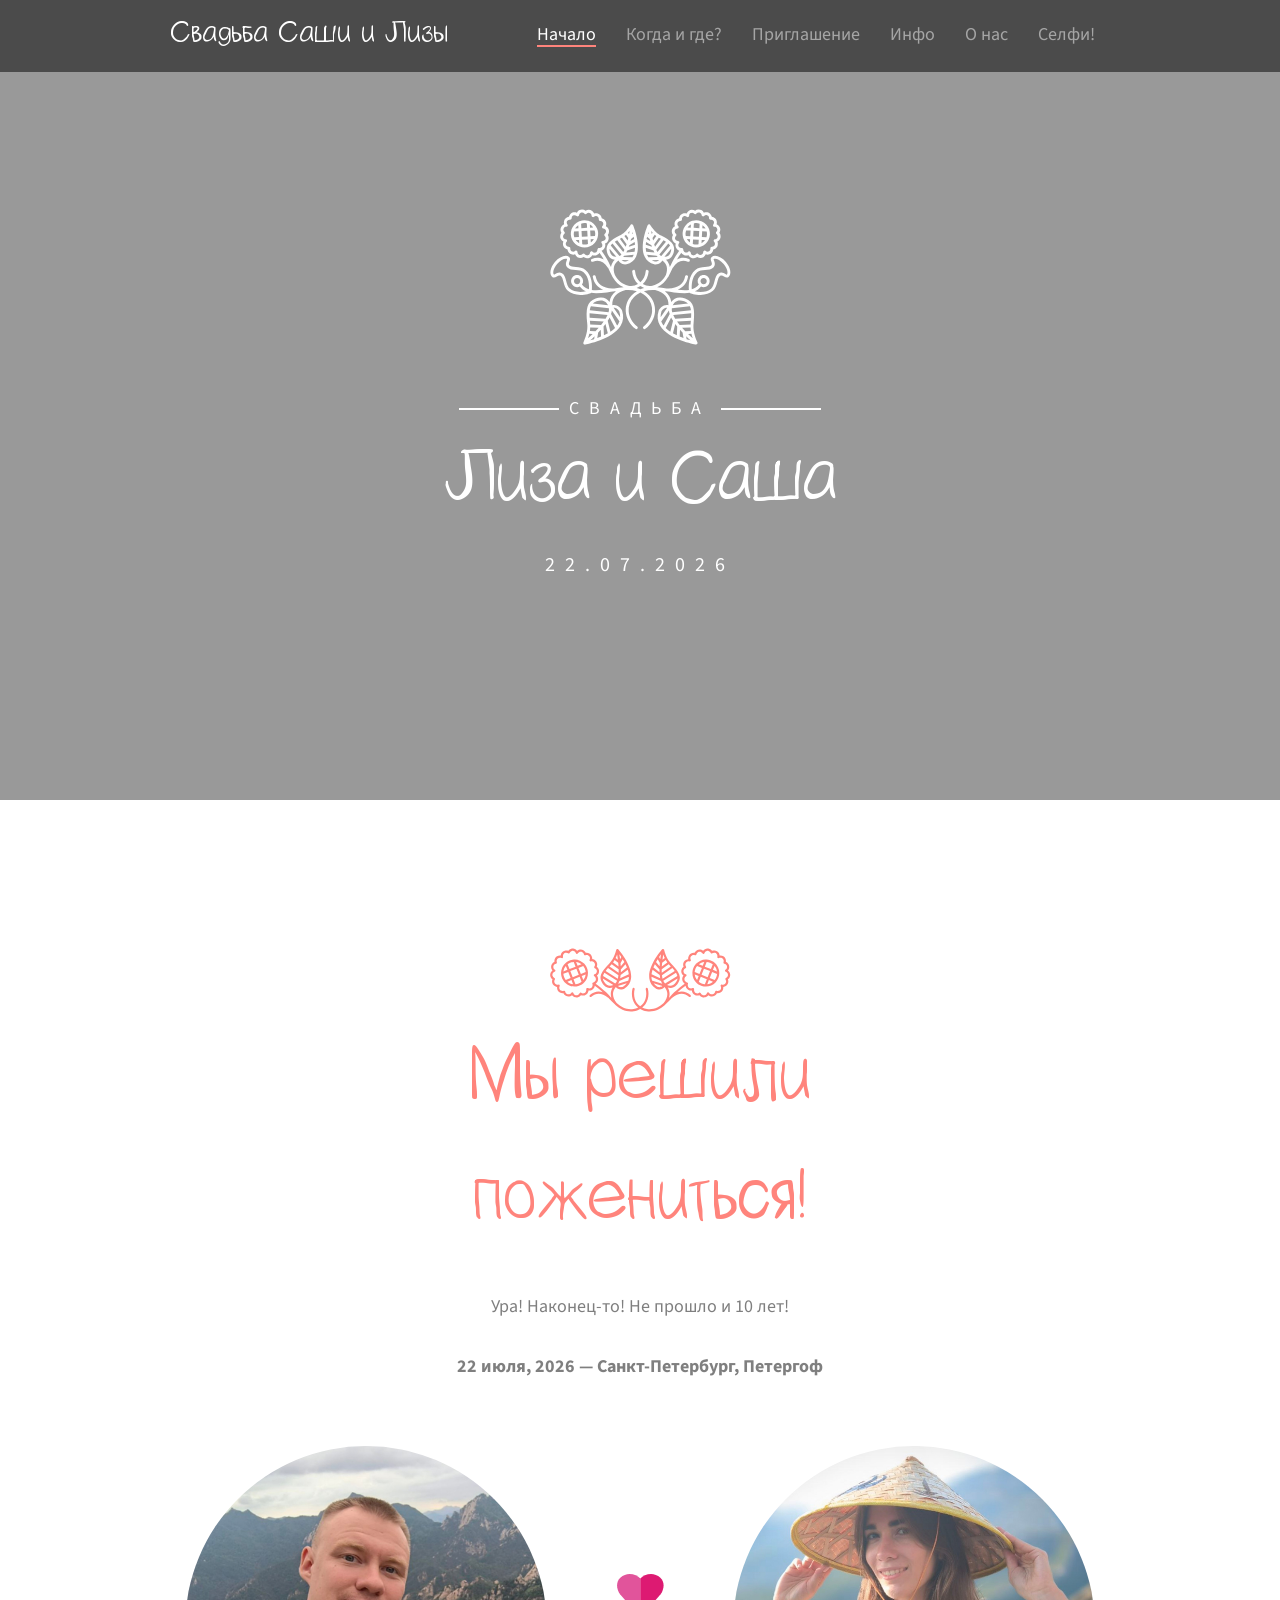
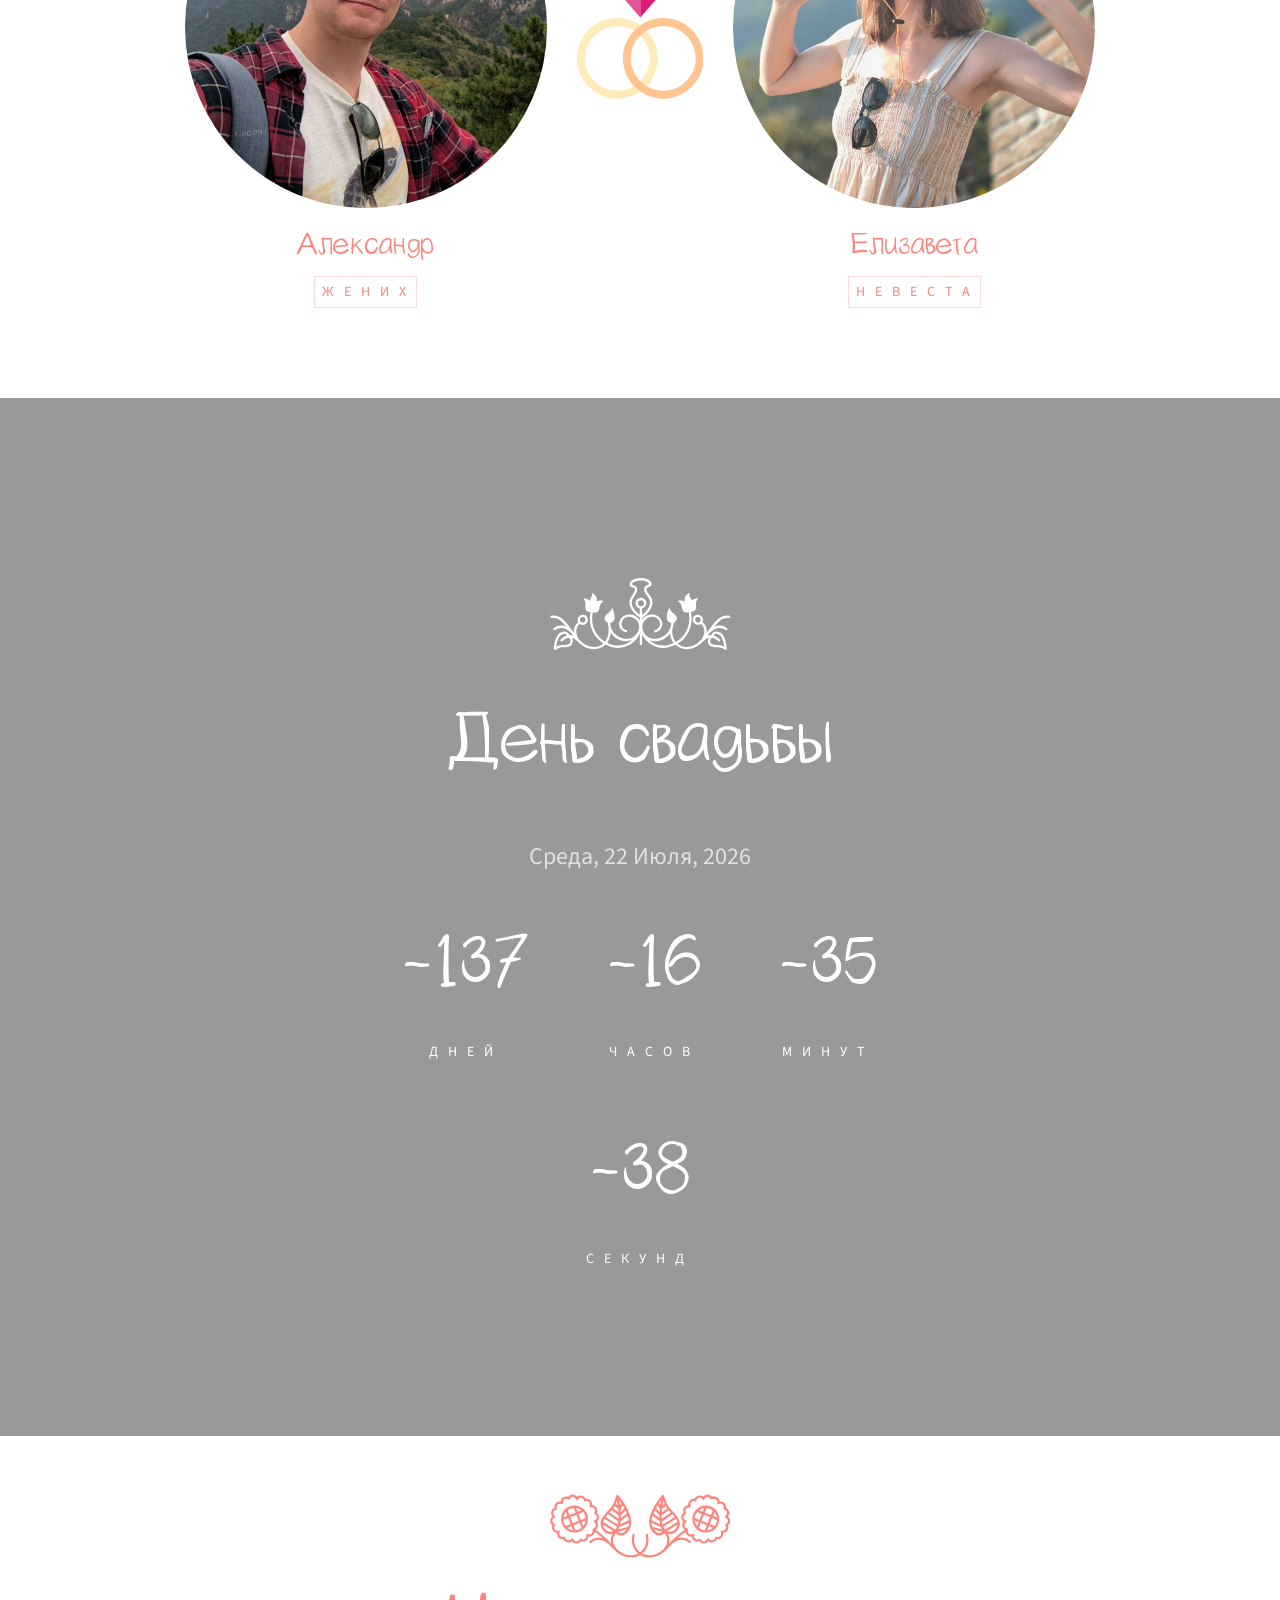
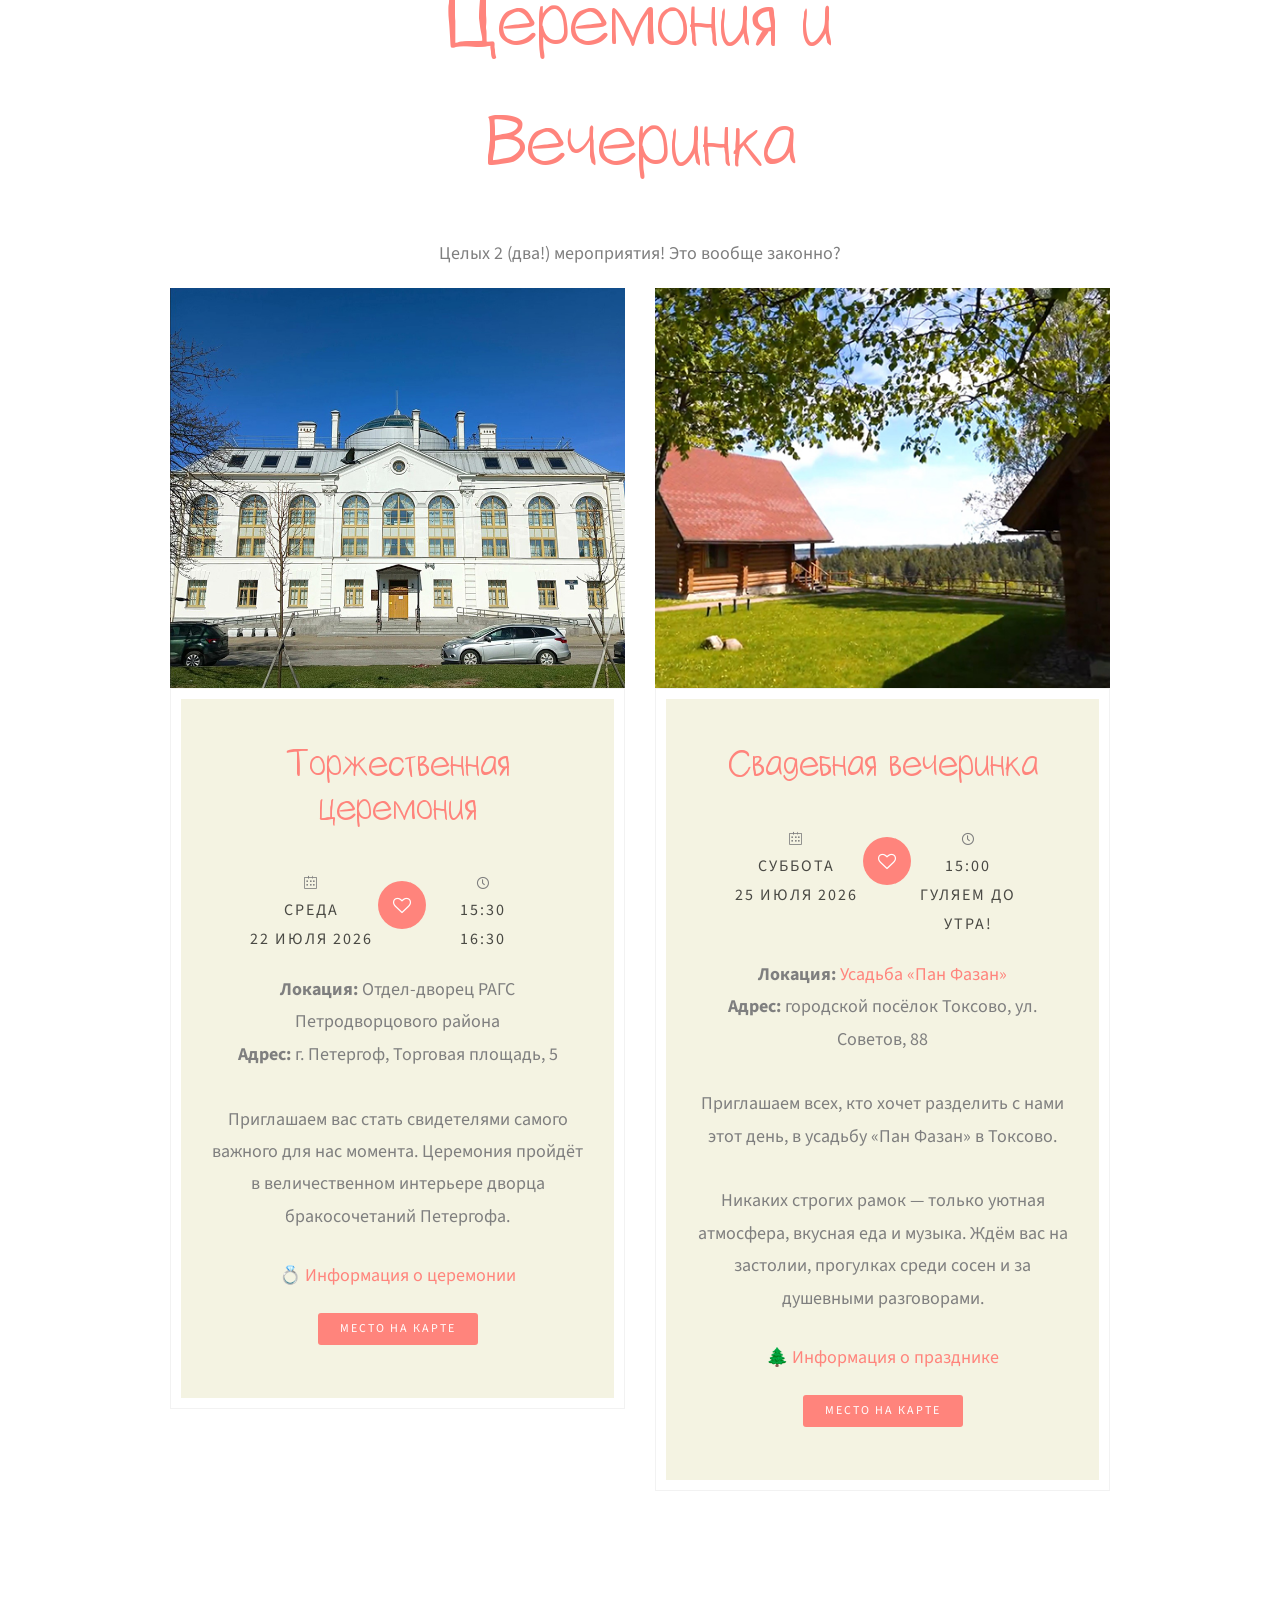
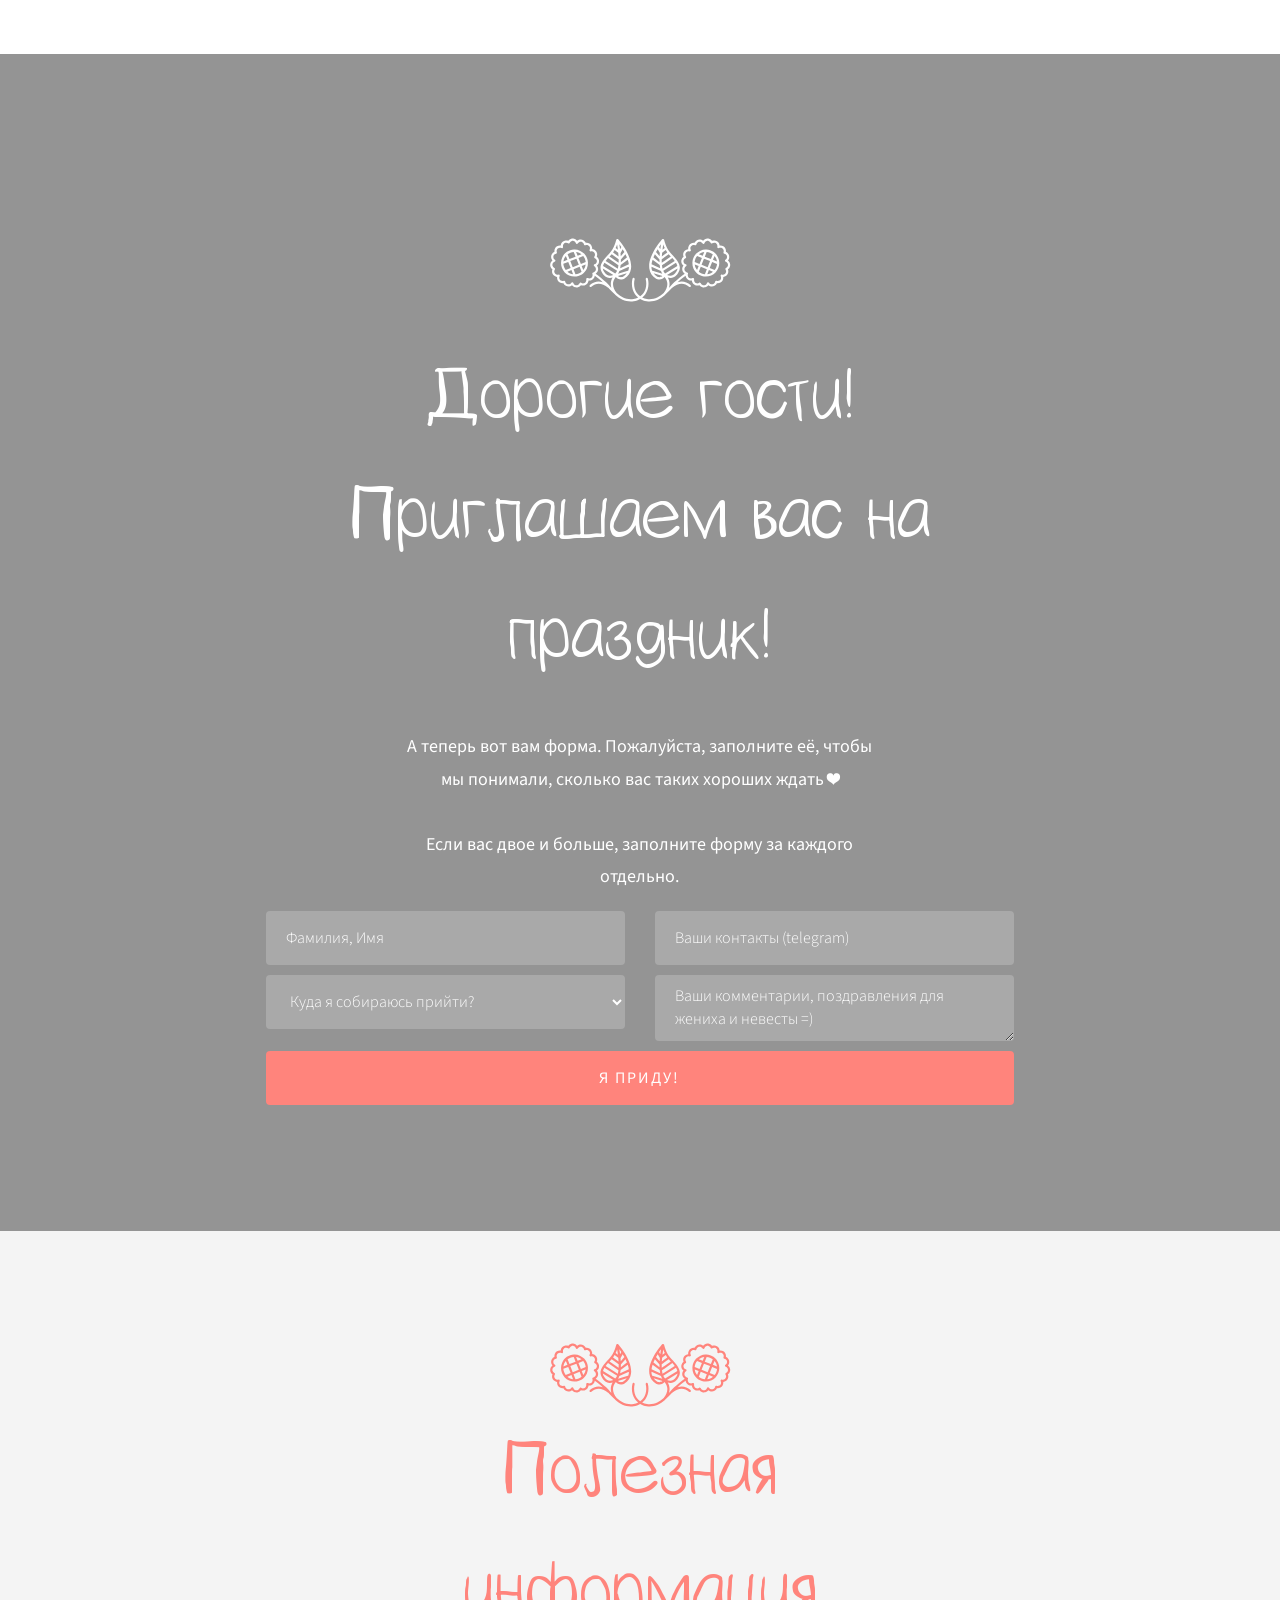
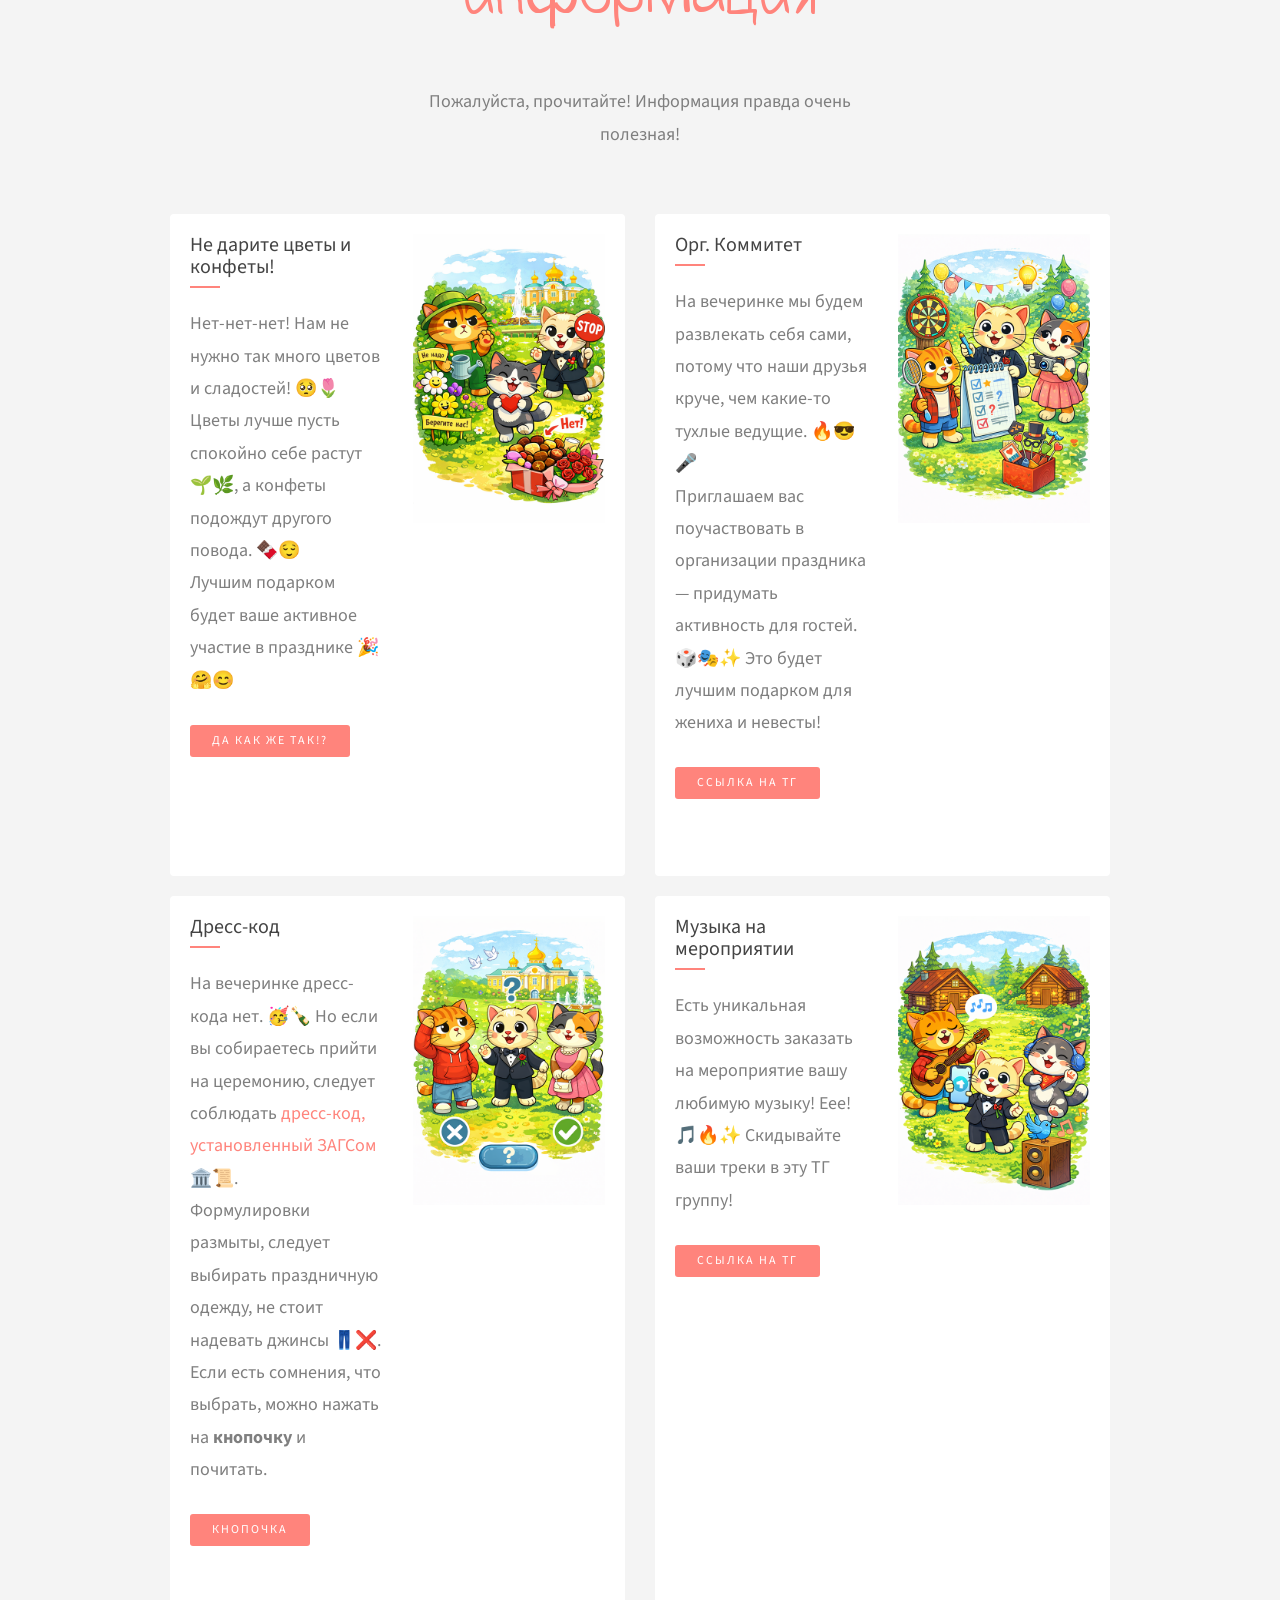
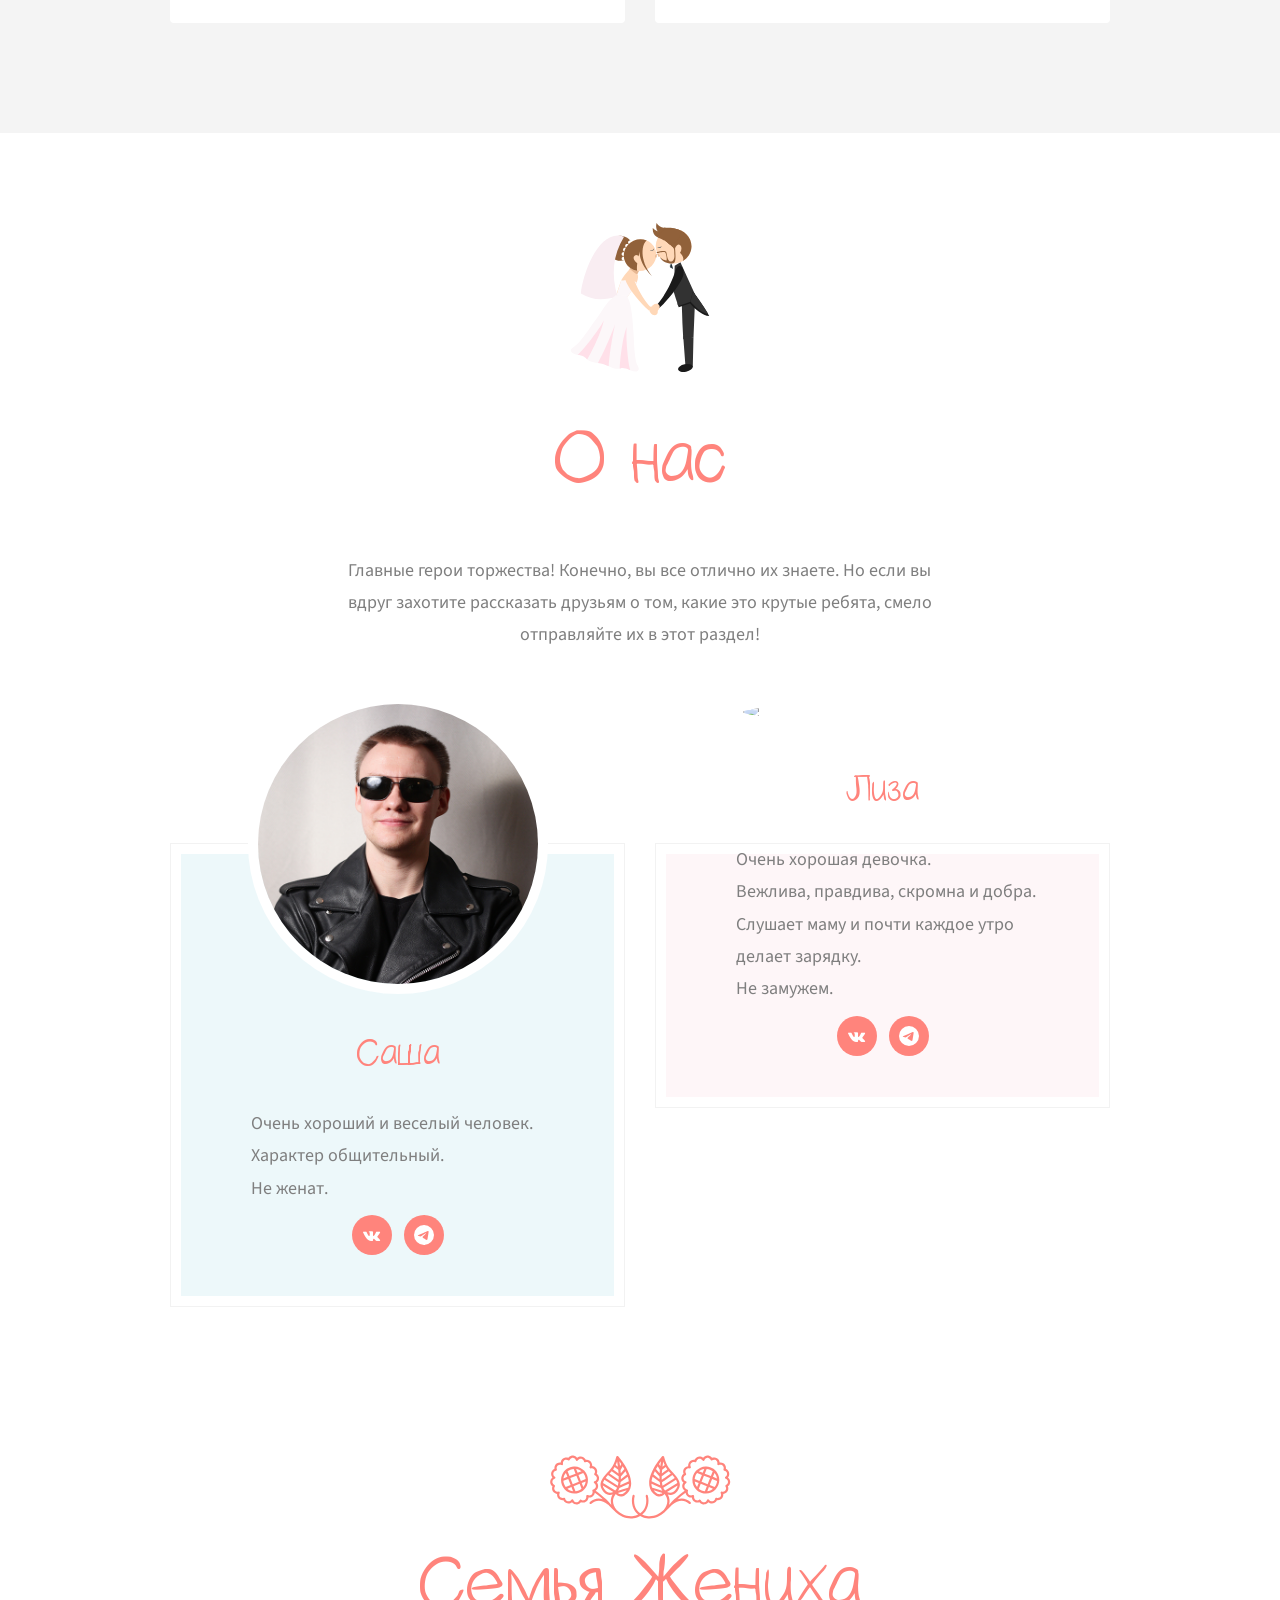
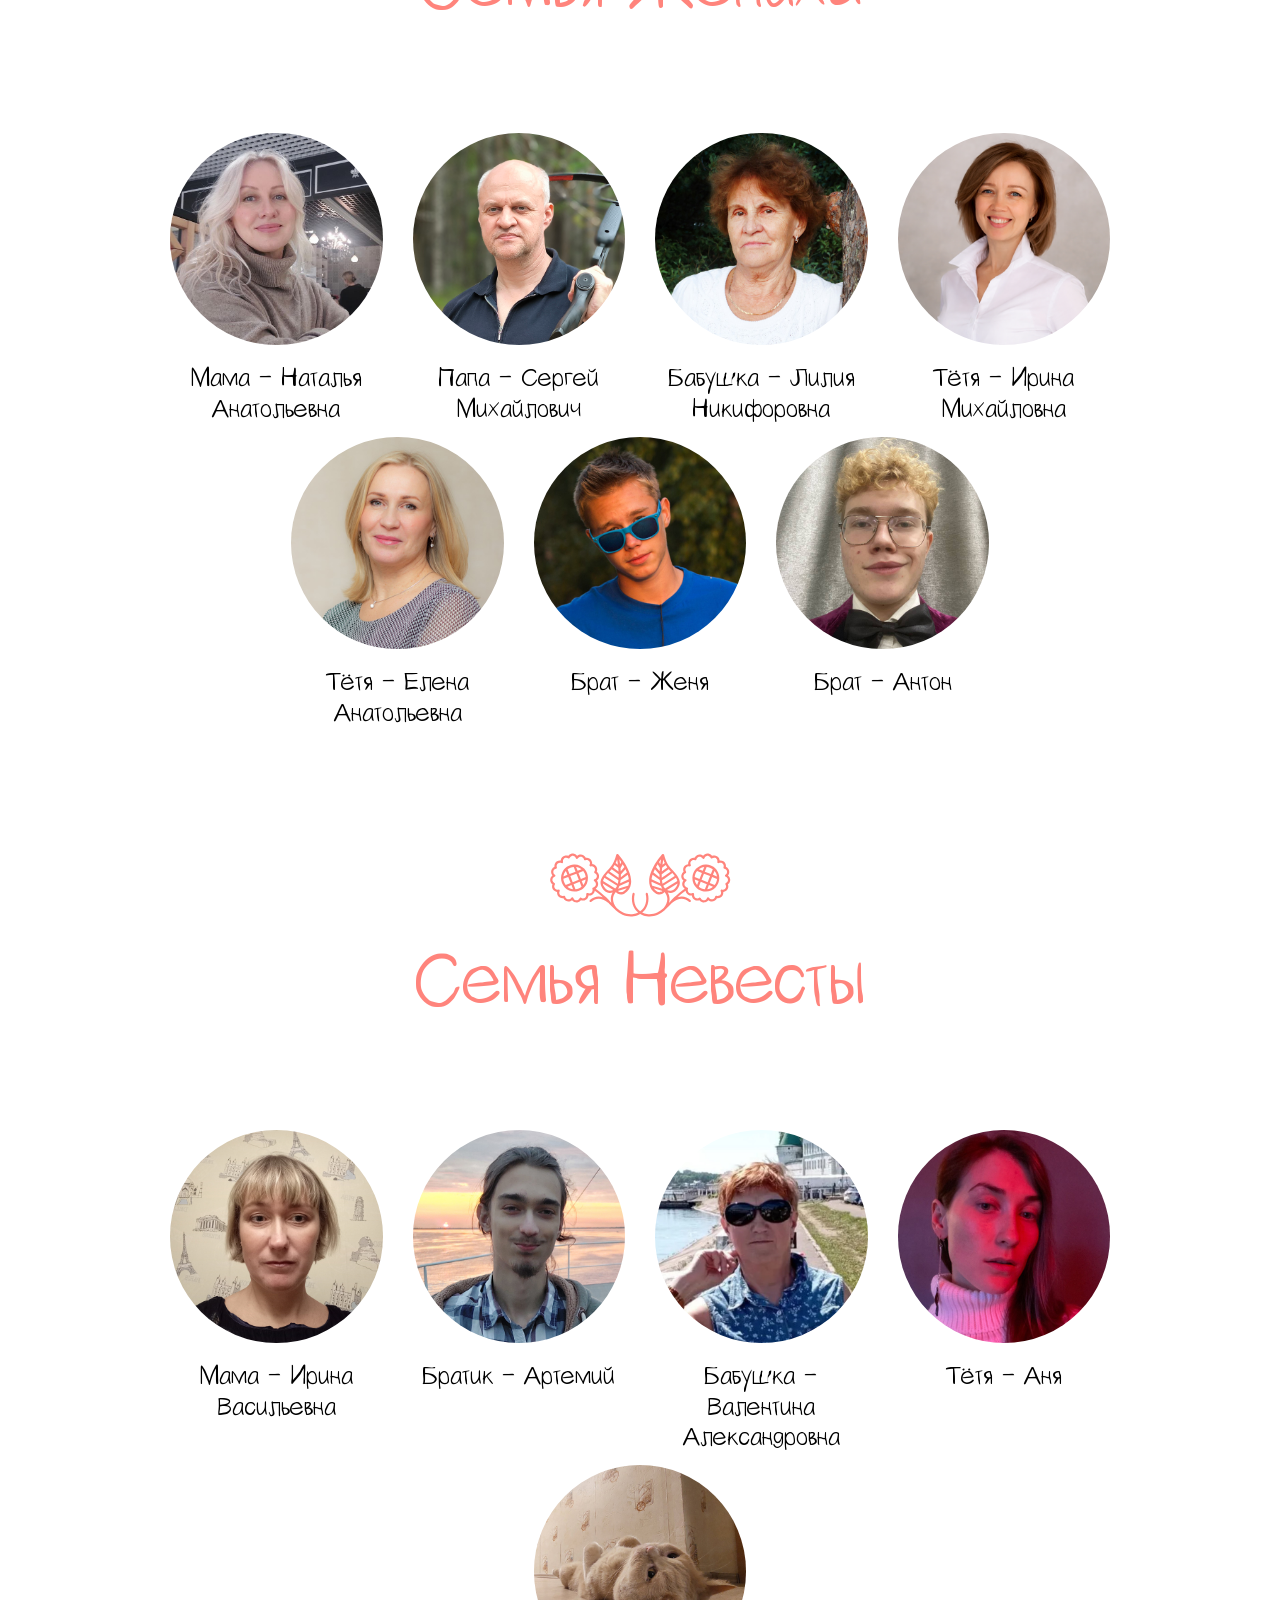
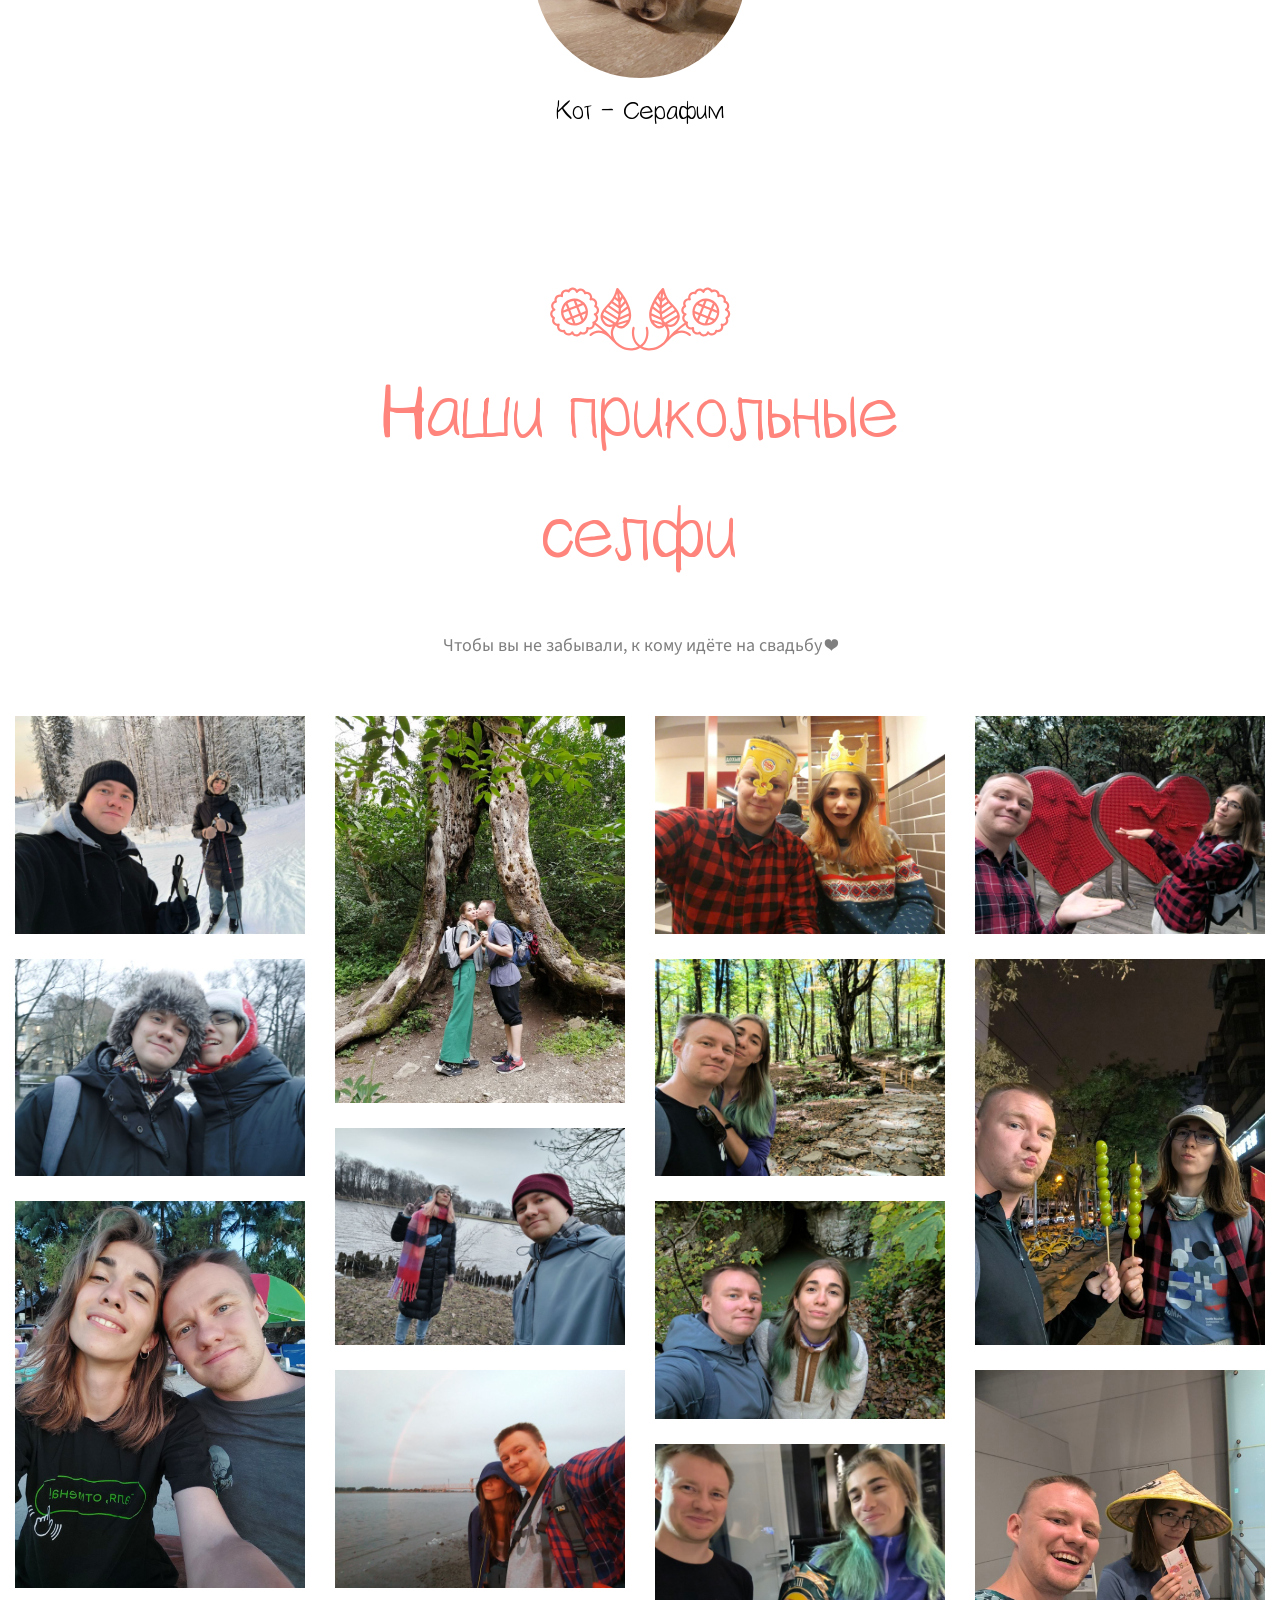
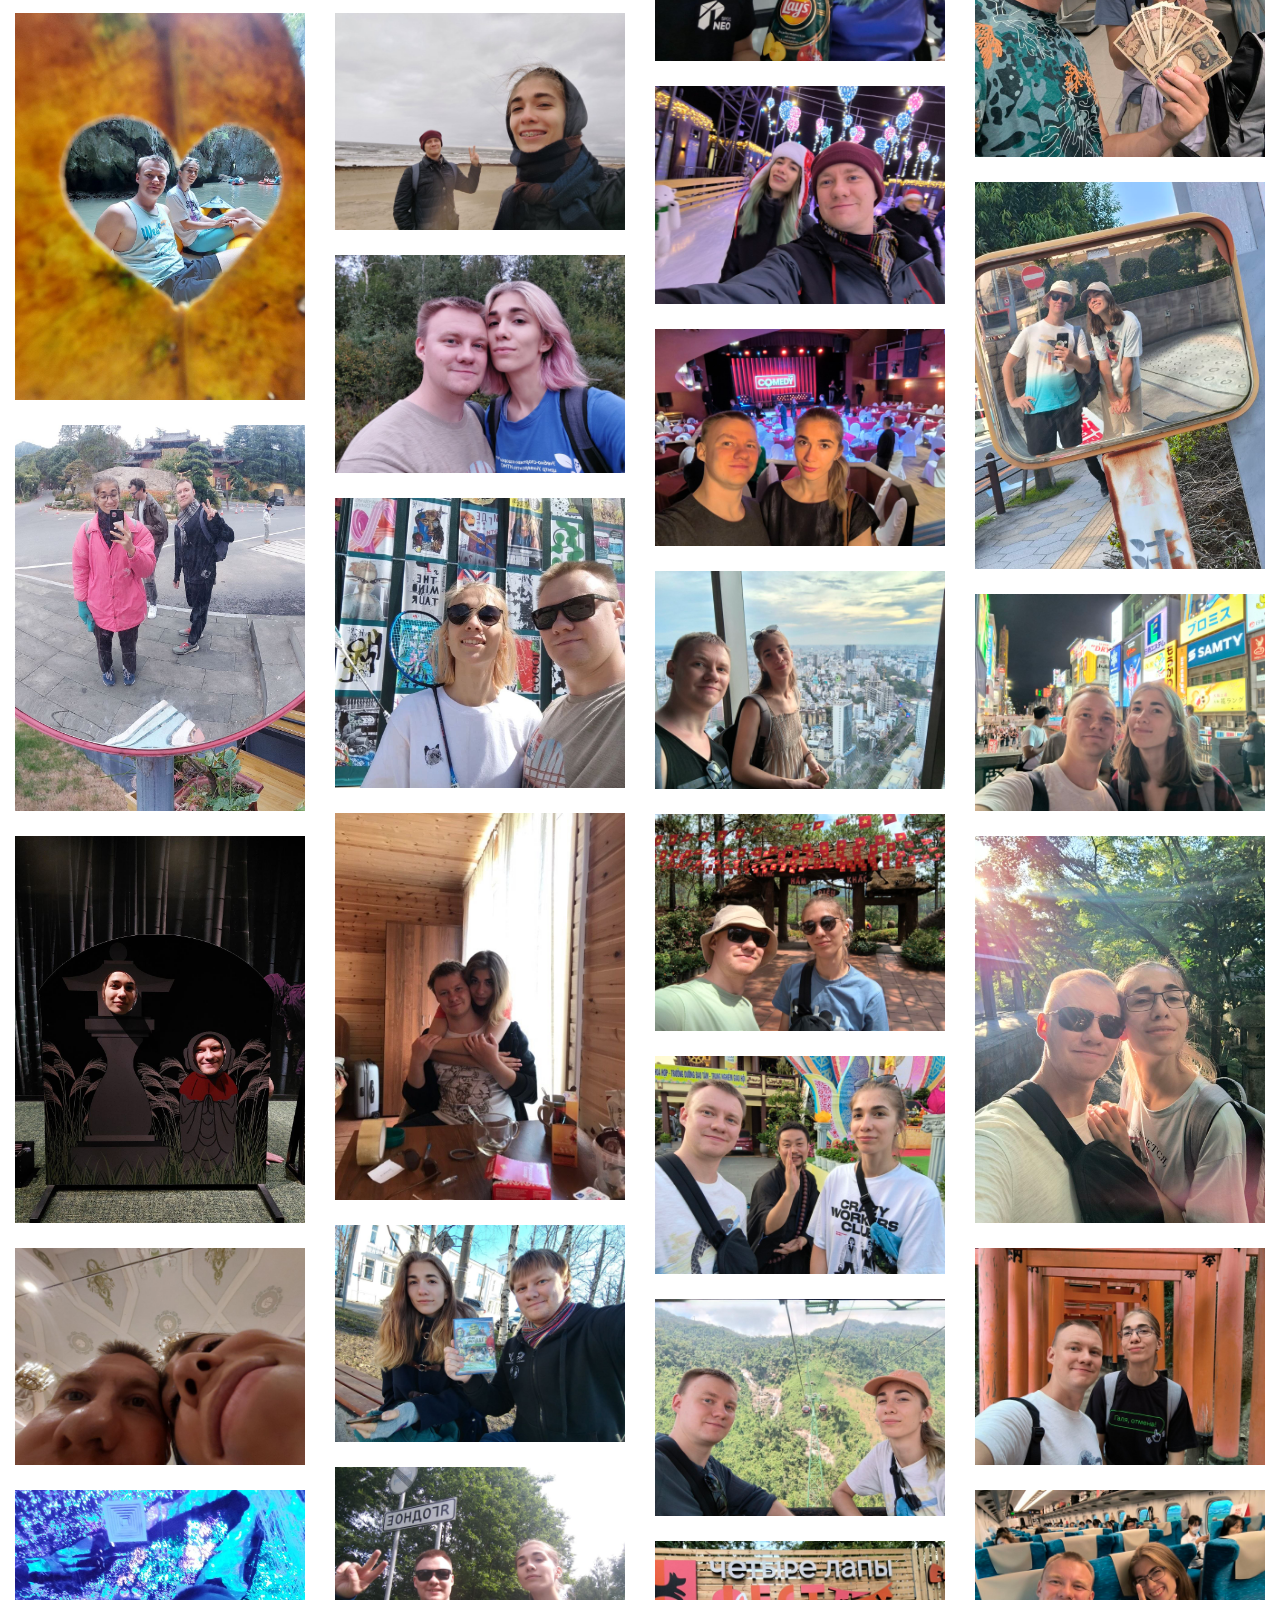
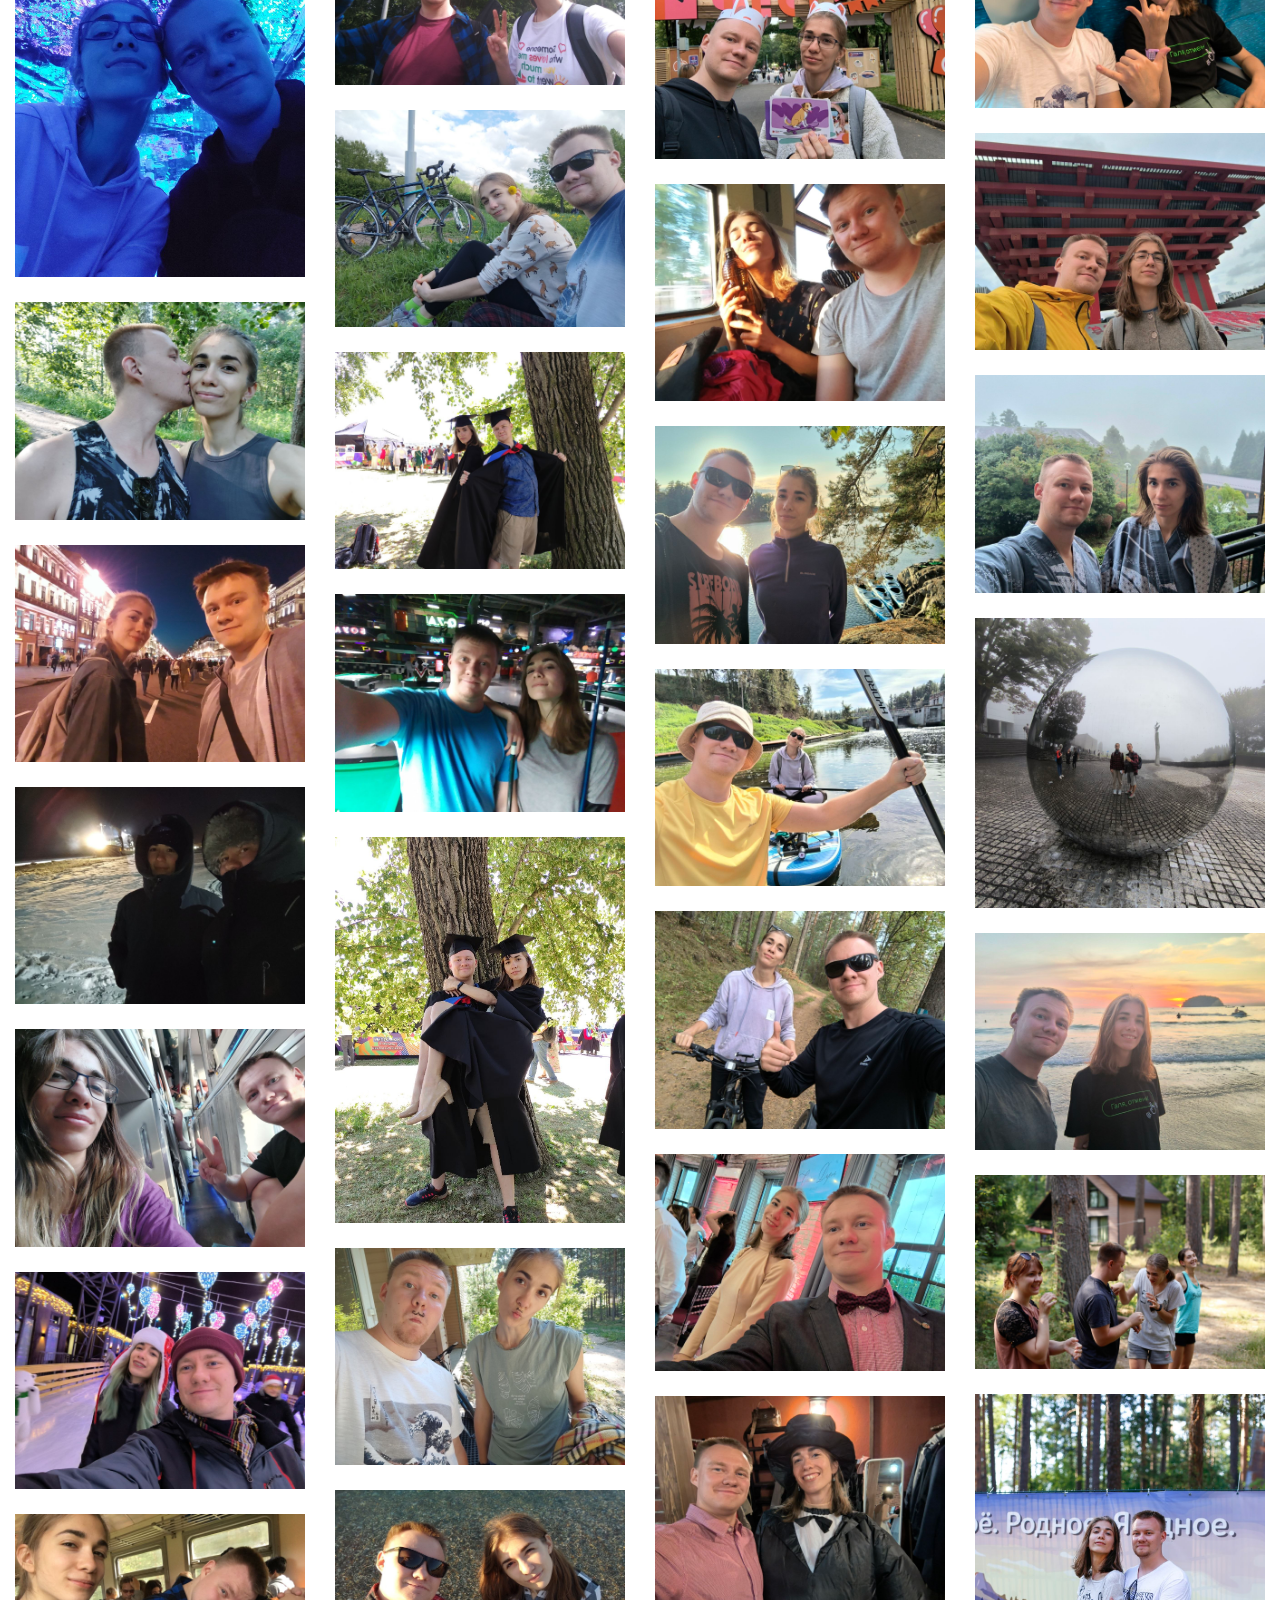
==== commit 63a05e43: "molodets" ====
--- a/index.html
+++ b/index.html
@@ -1106,7 +1106,11 @@
 		<div class="container">
 			<div class="row row-bottom-padded-sm">
 				<div class="col-md-12">
-					<p class="copyright text-center">&copy; 2026 <b>Sasha's and Liza's Web Studio</b></p>
+					<p class="copyright text-center">
+						&copy; 2026 <b>Sasha's and Liza's Web Studio</b>
+						<br>
+						<small>Вау! Вы долистали до конца! Вы такой молодец! ❤️</small>
+					</p>
 				</div>
 			</div>
 			<div class="row">
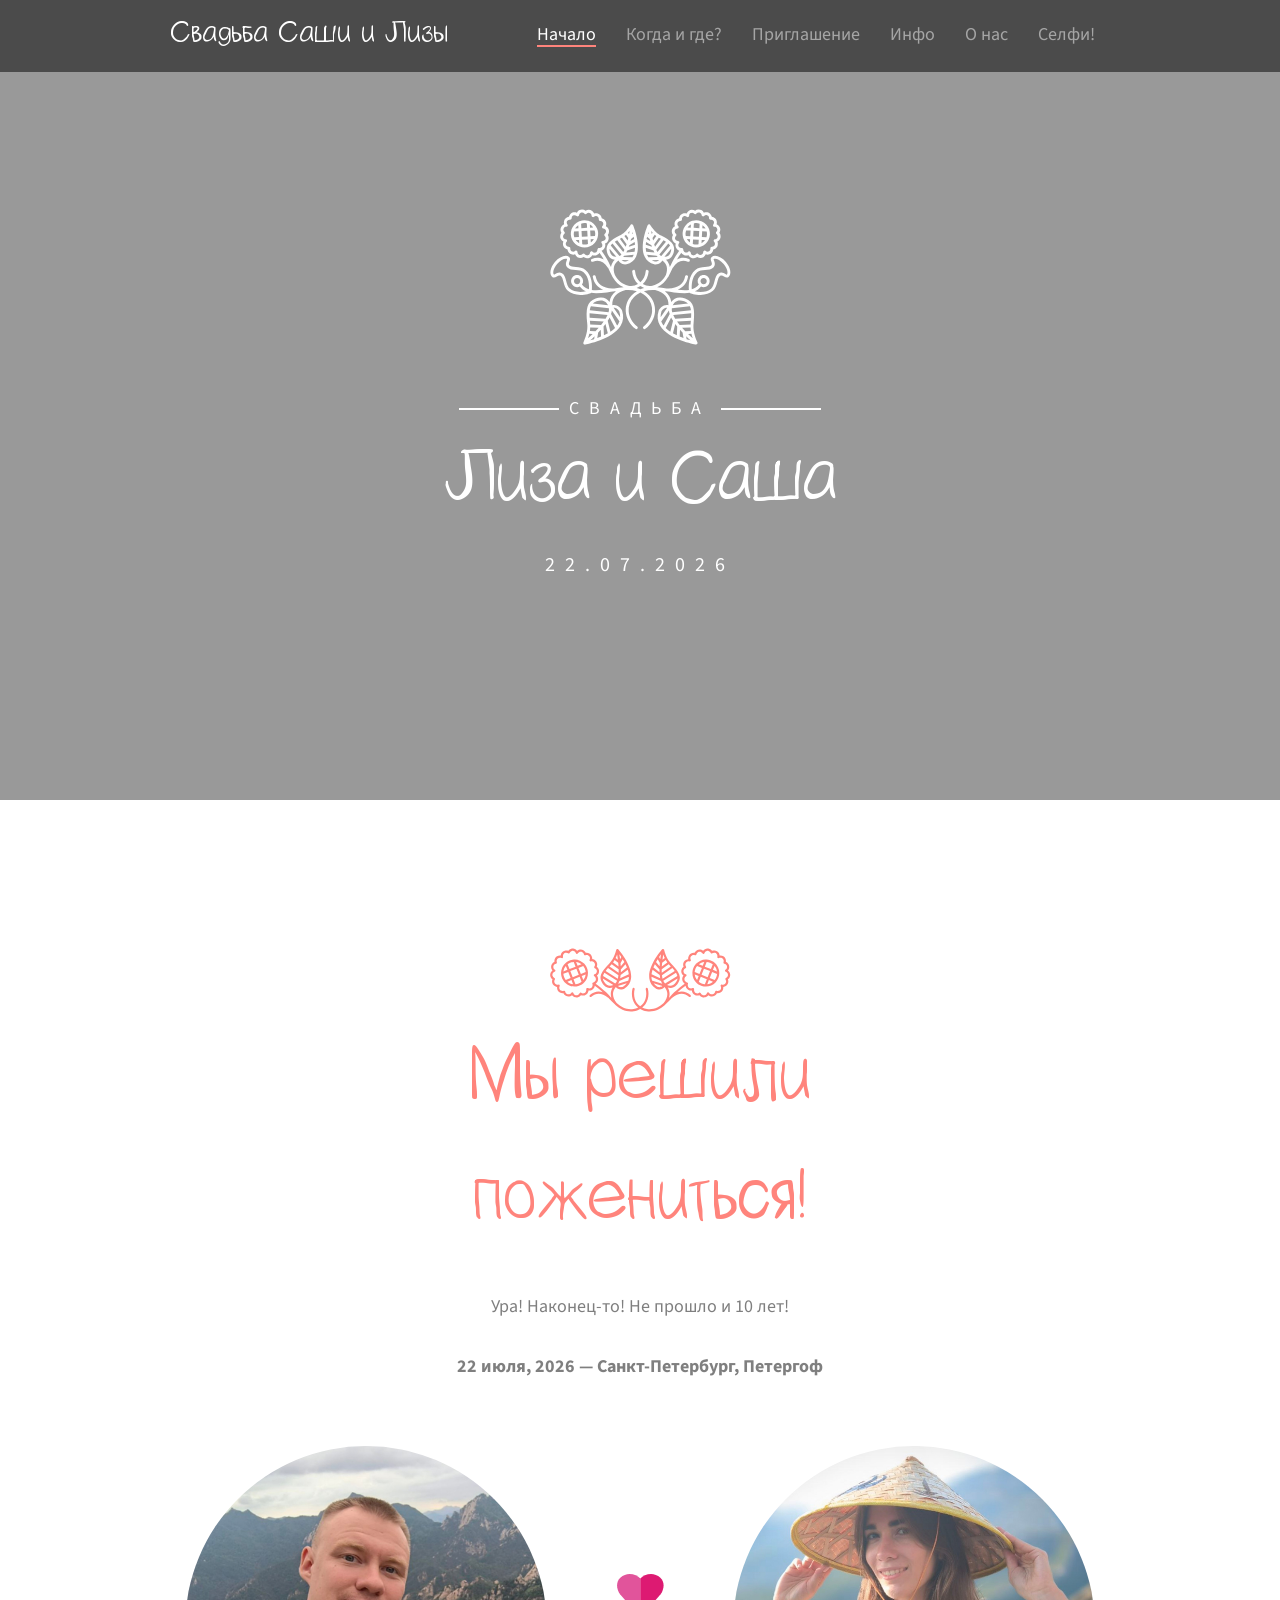
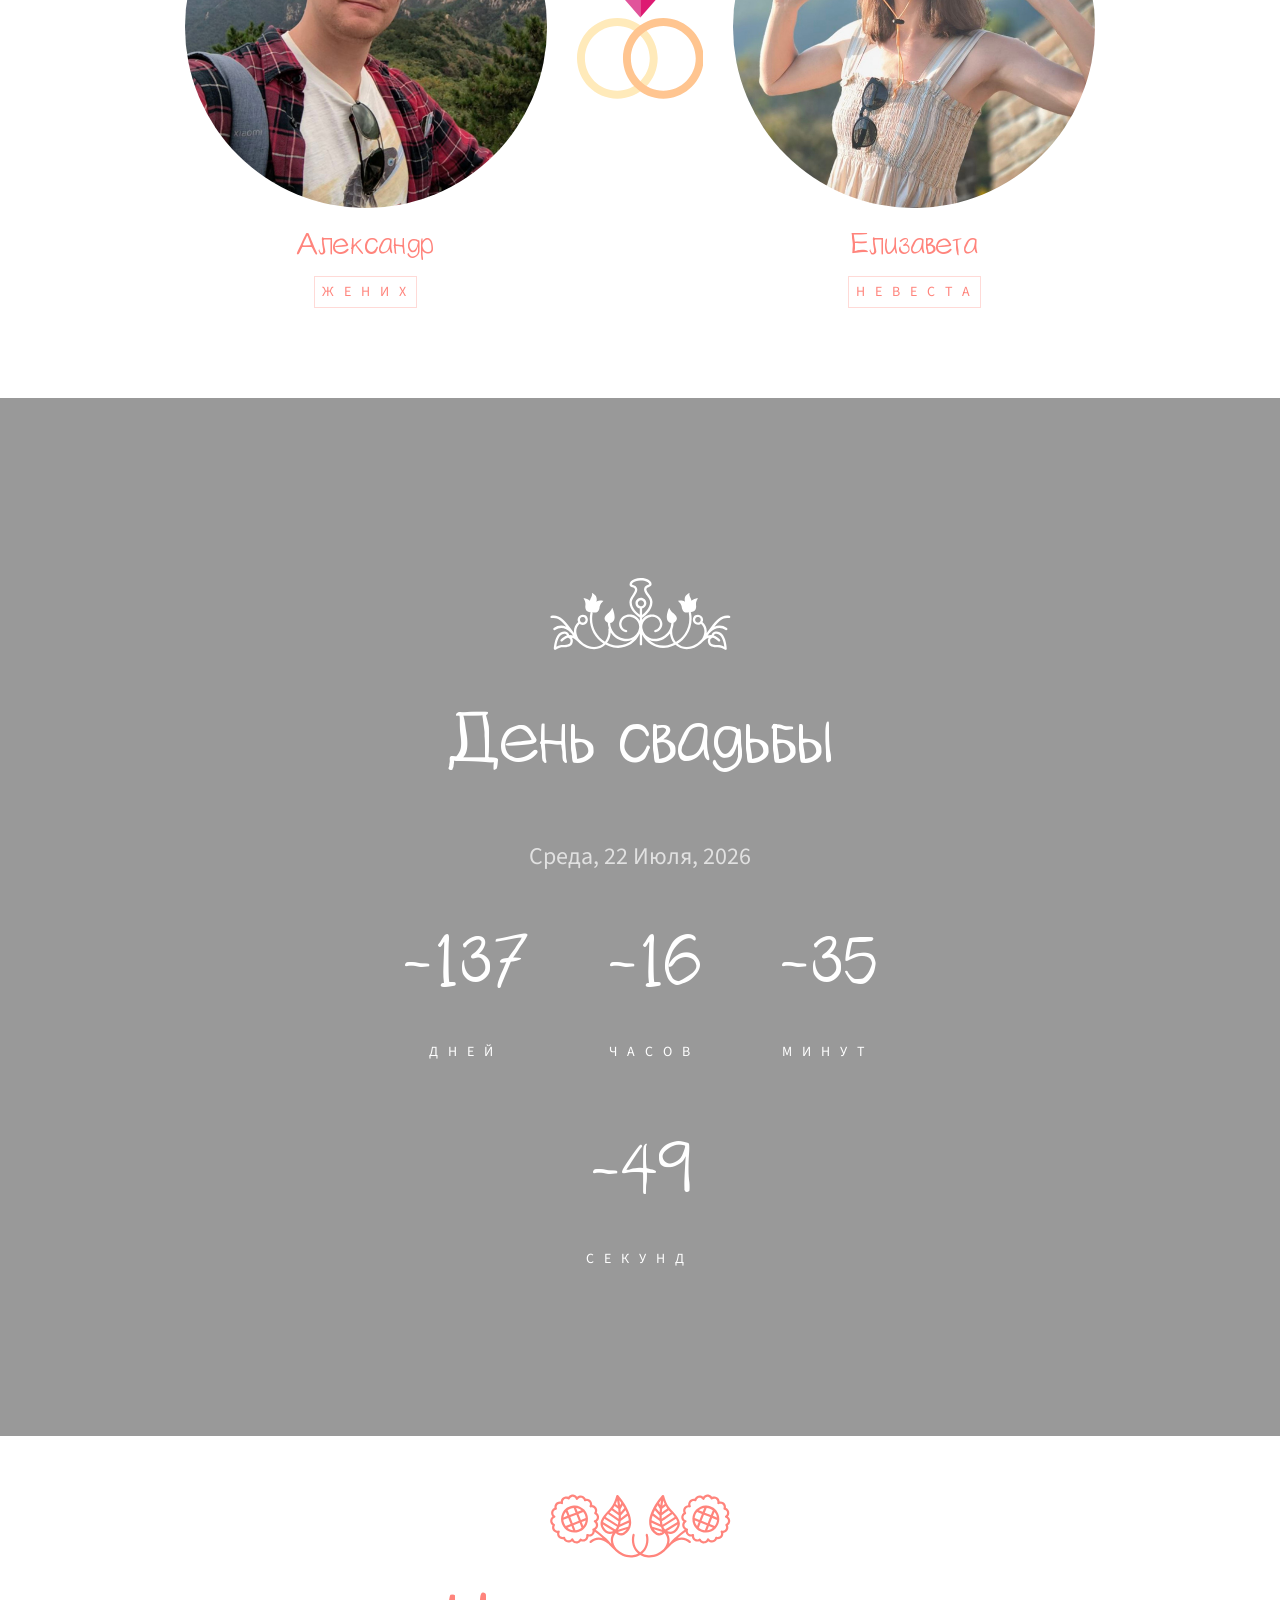
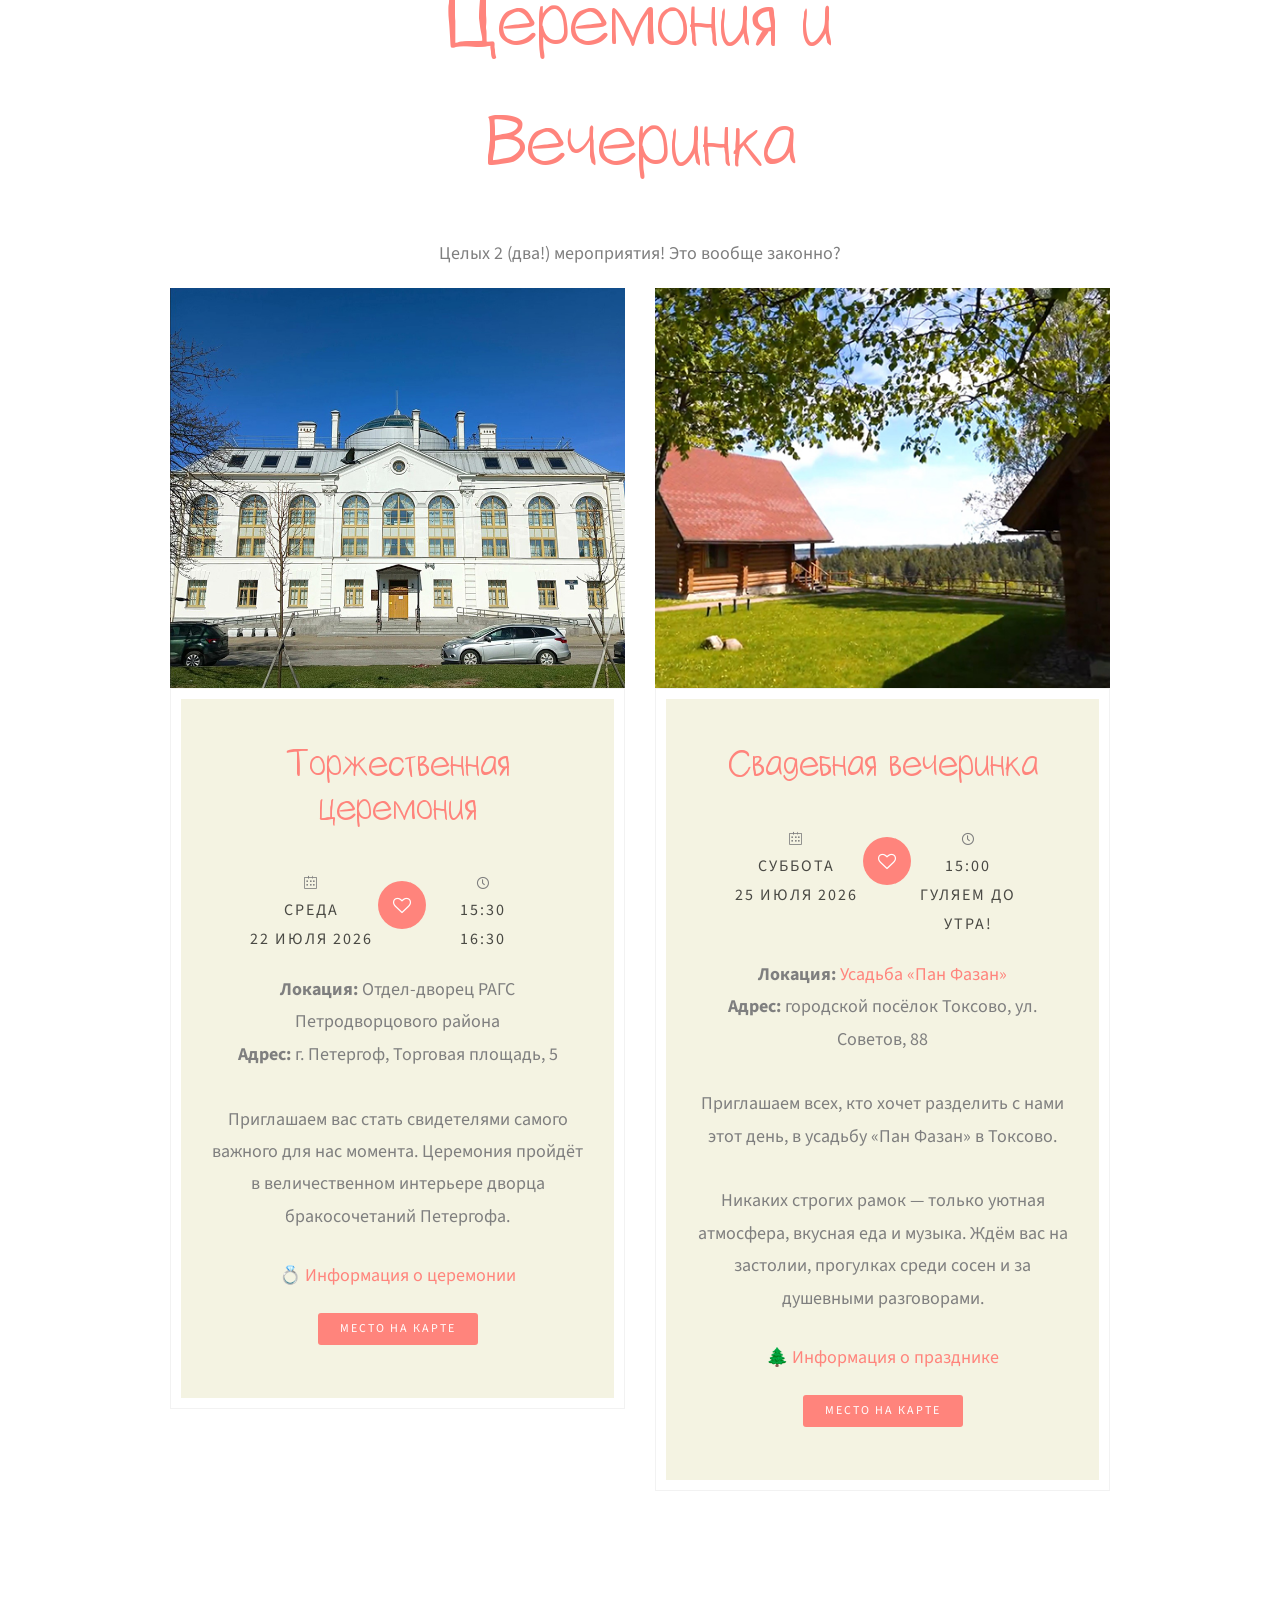
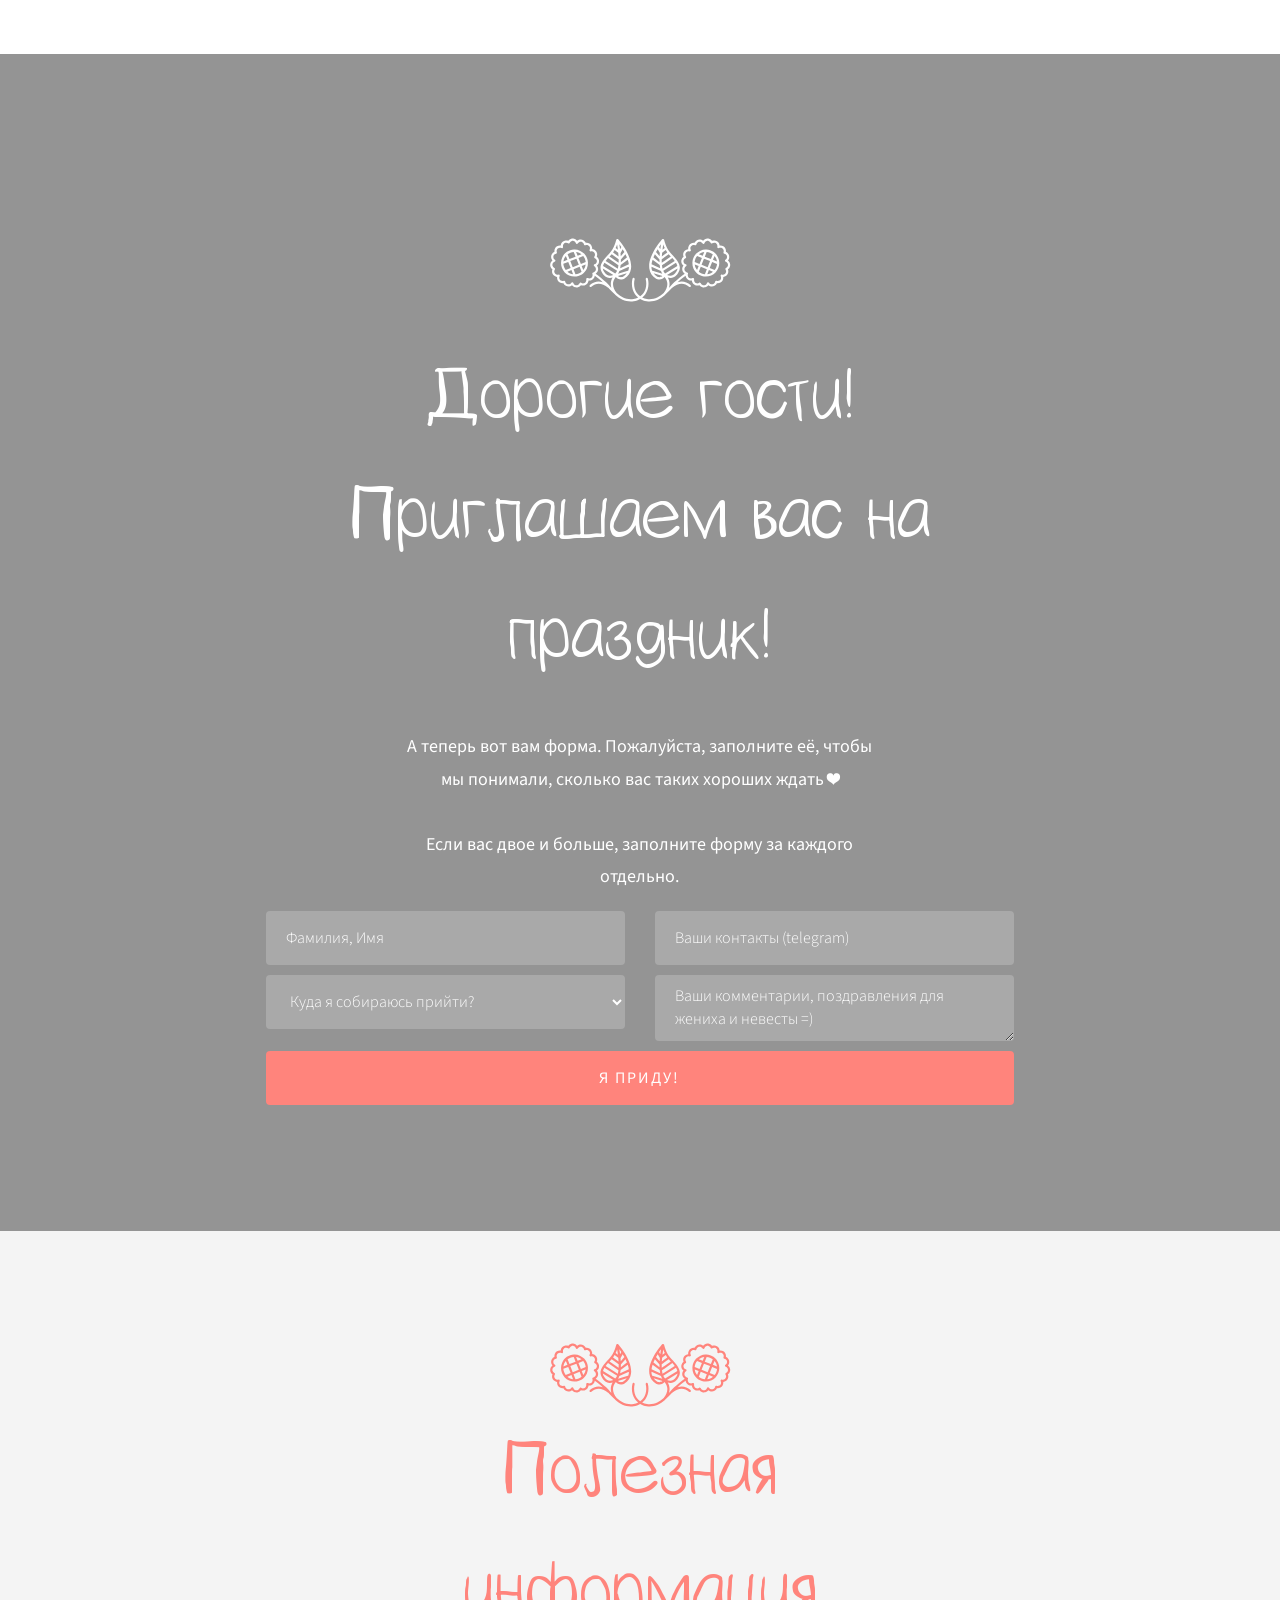
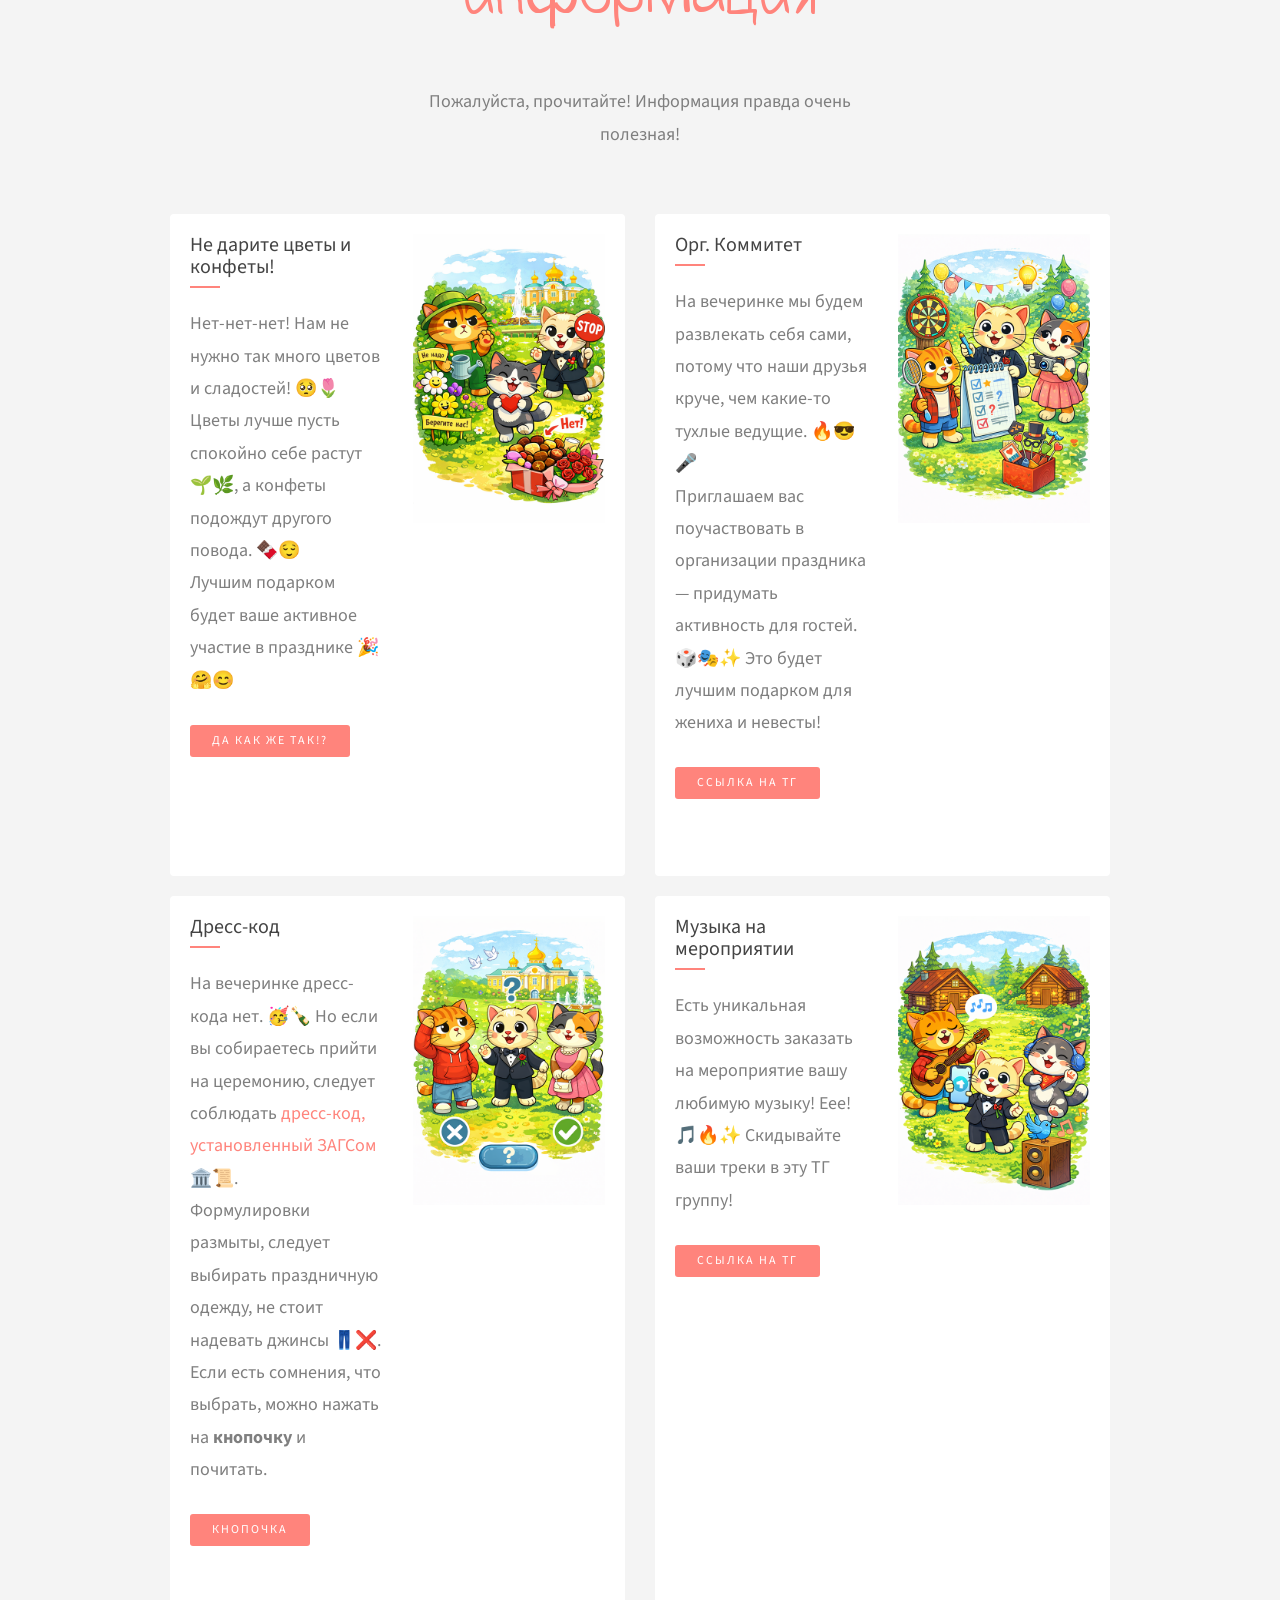
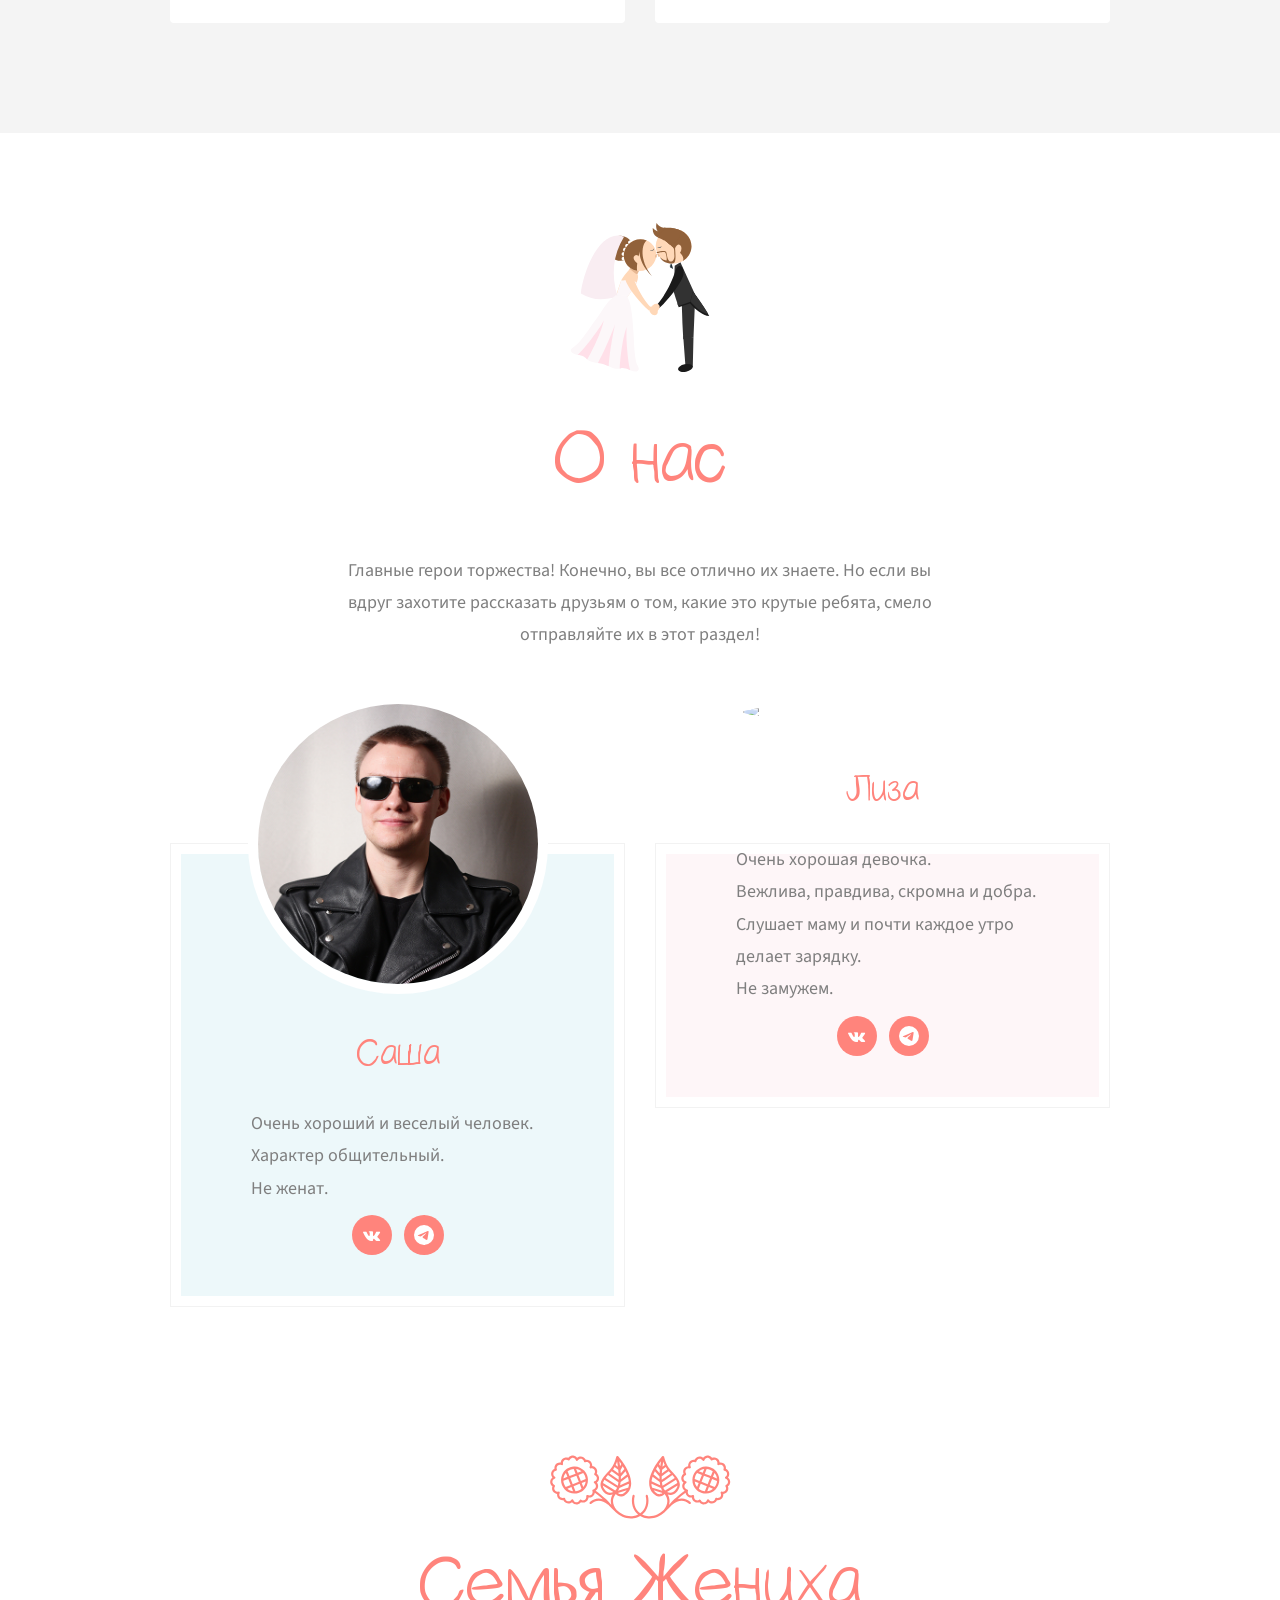
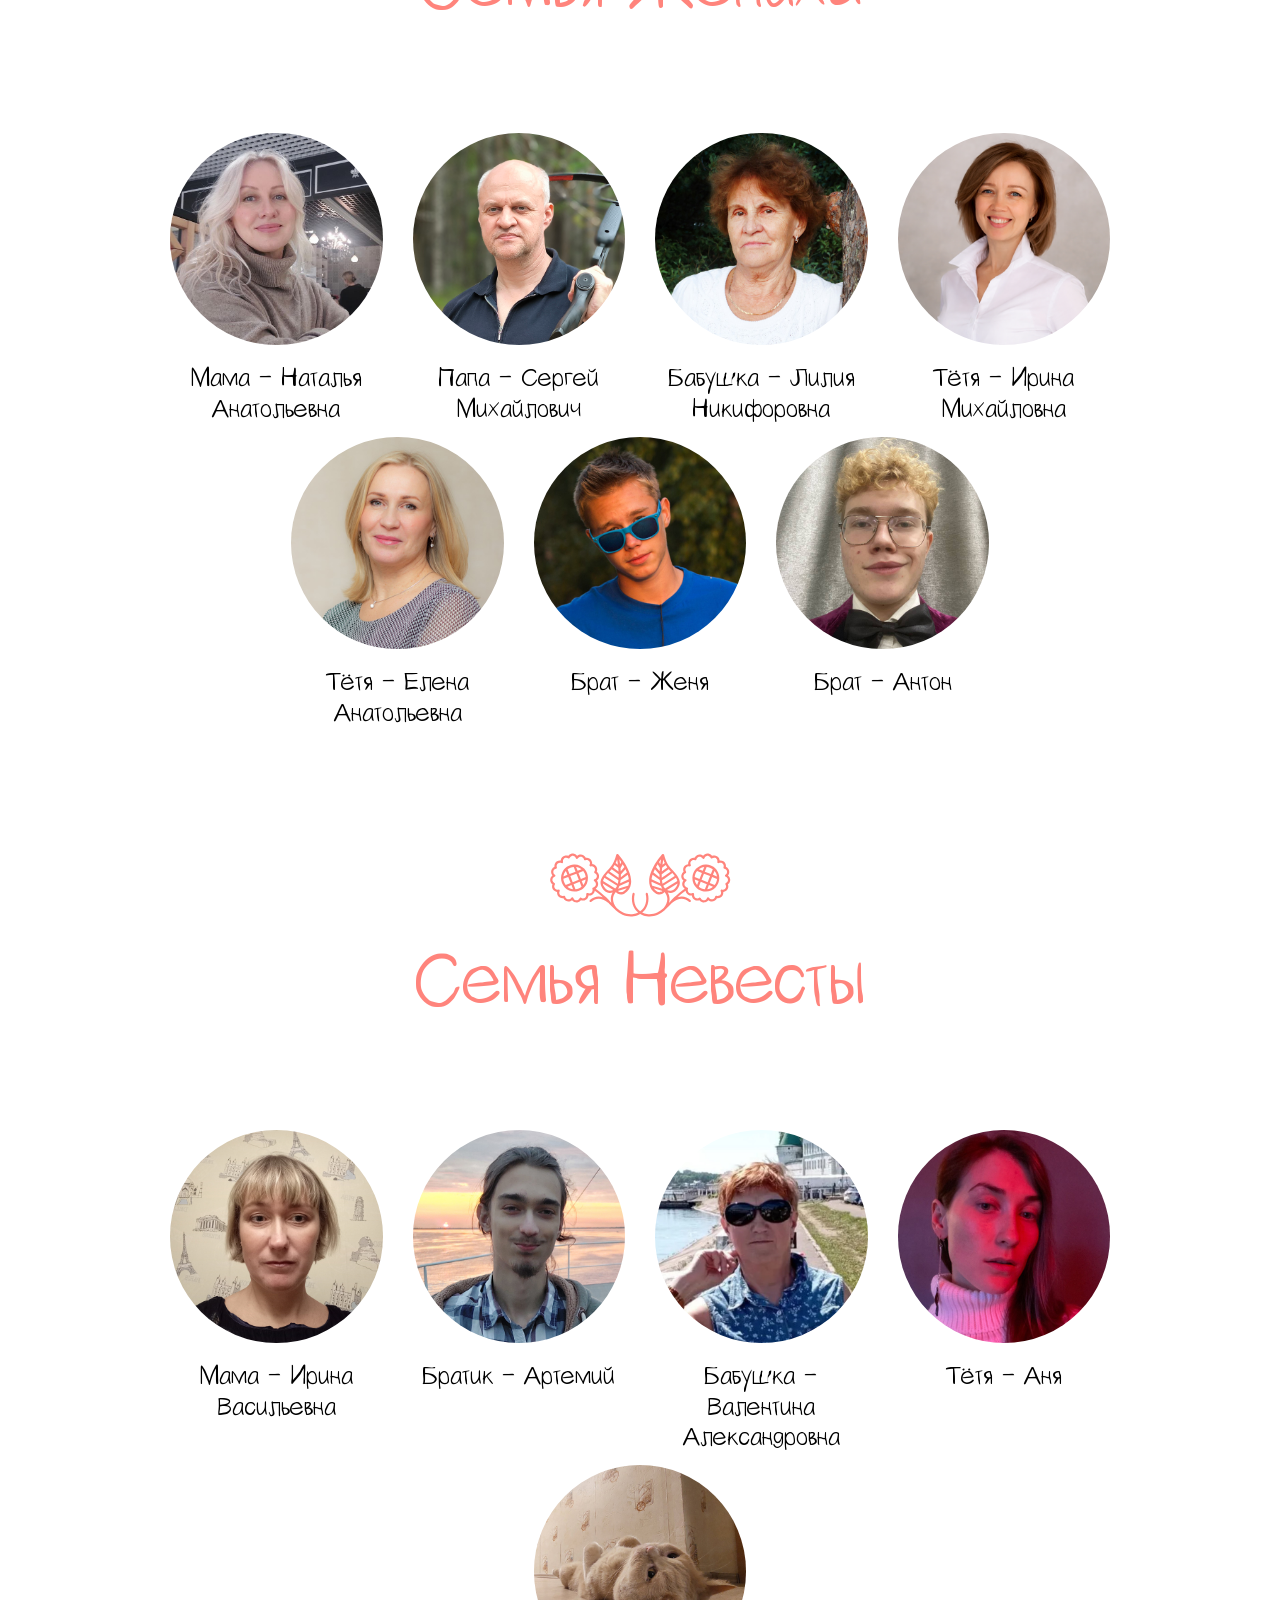
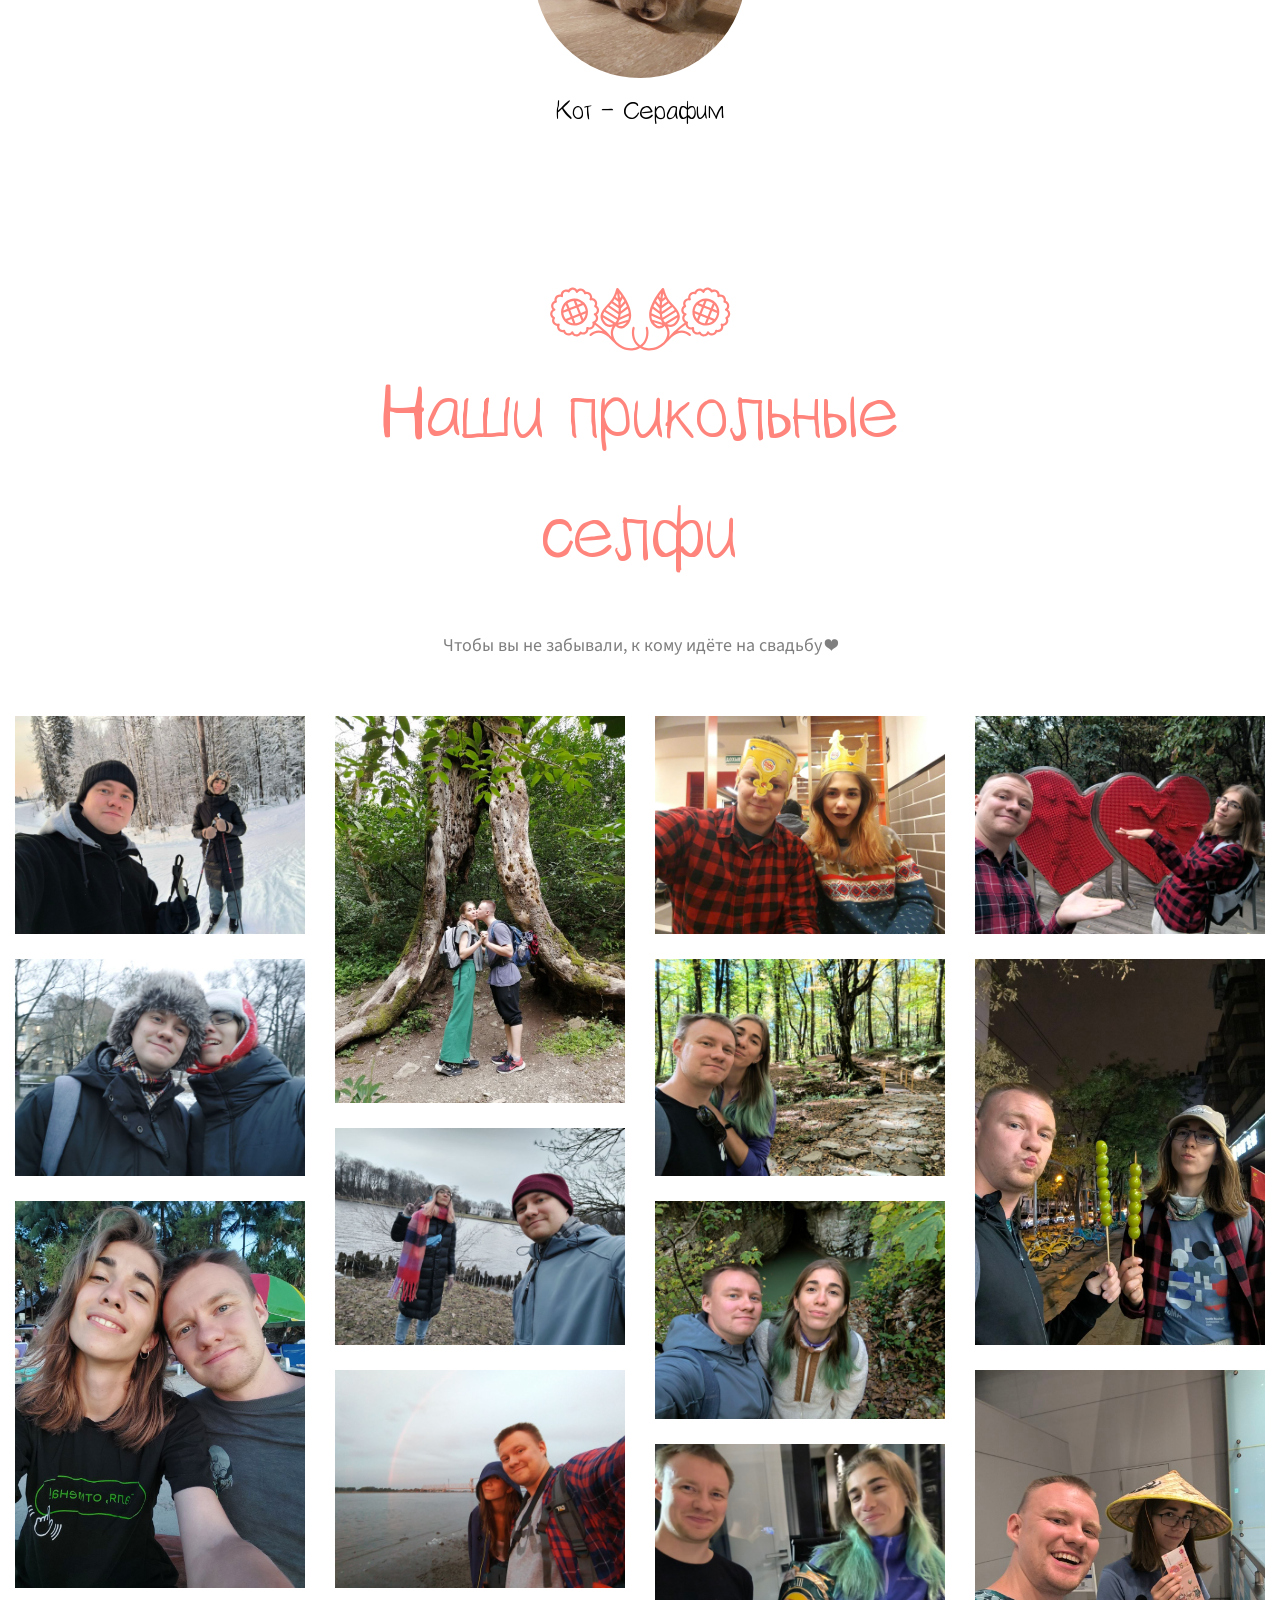
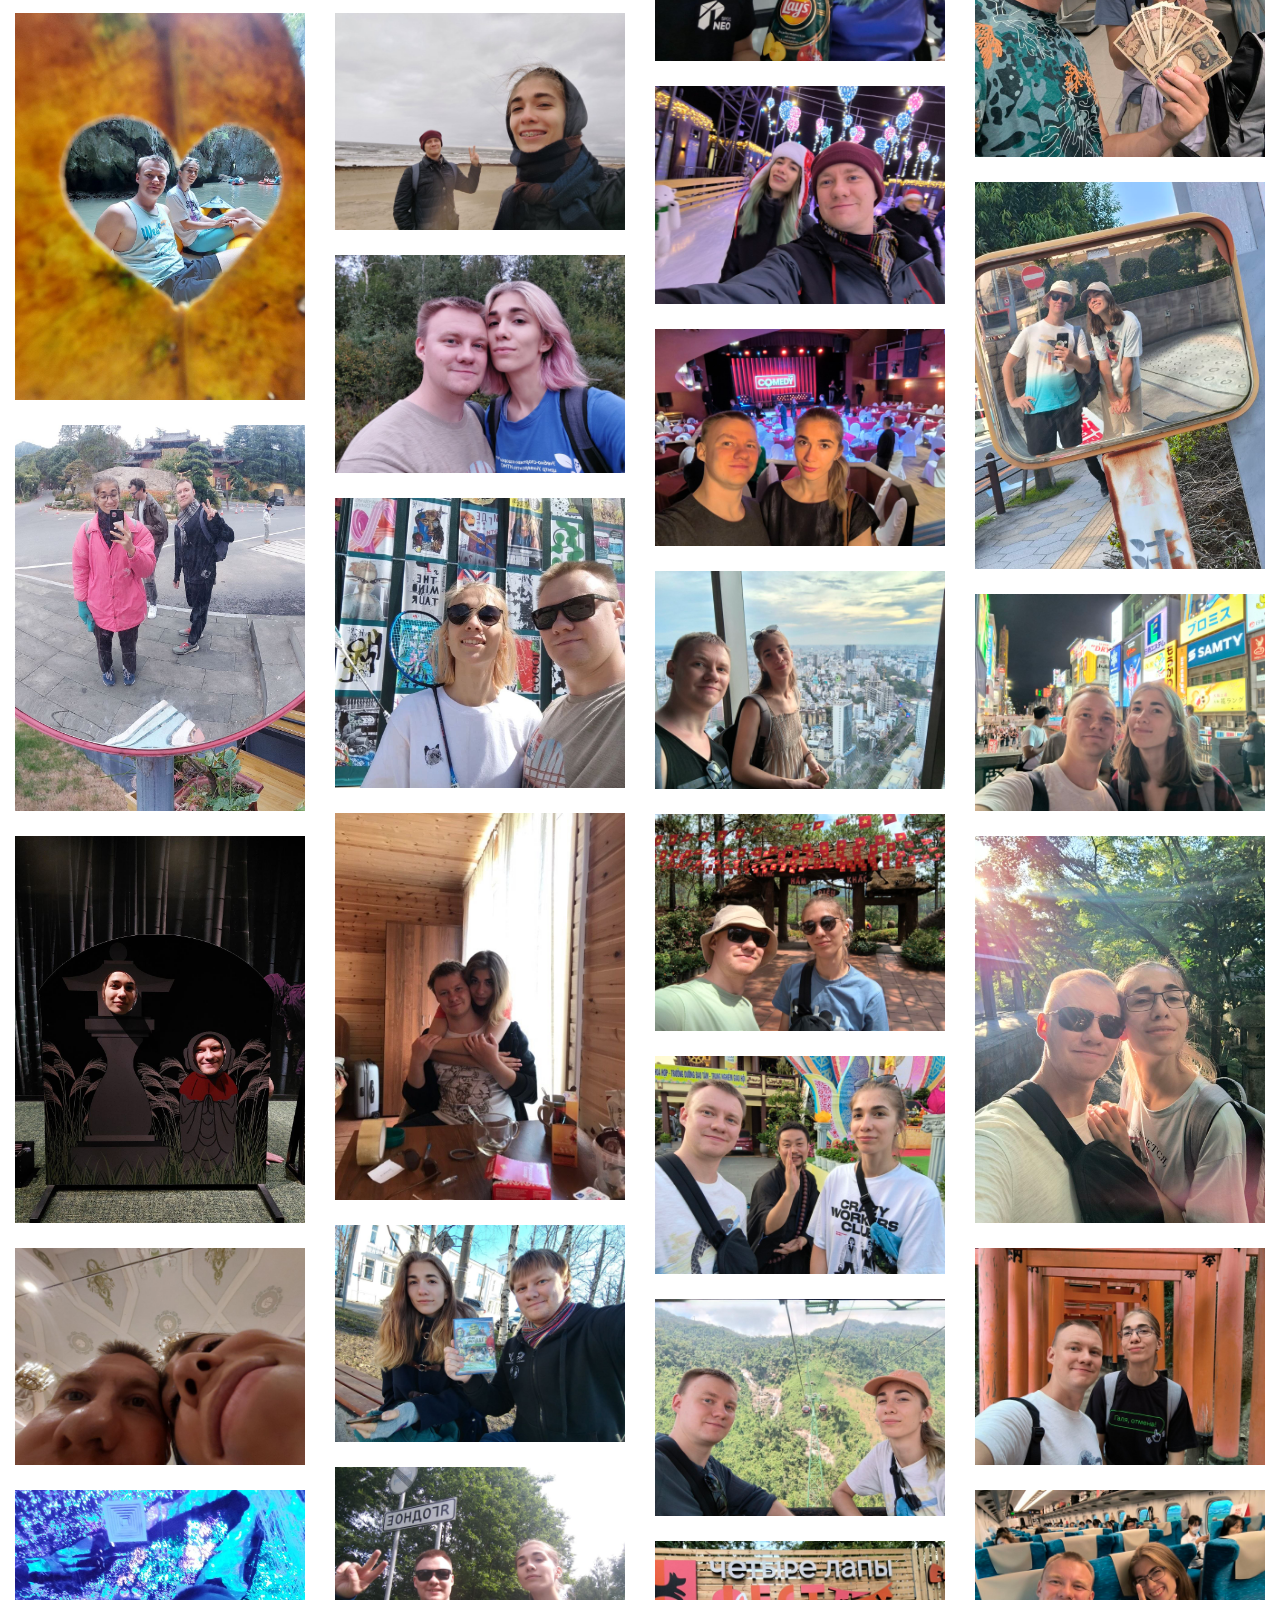
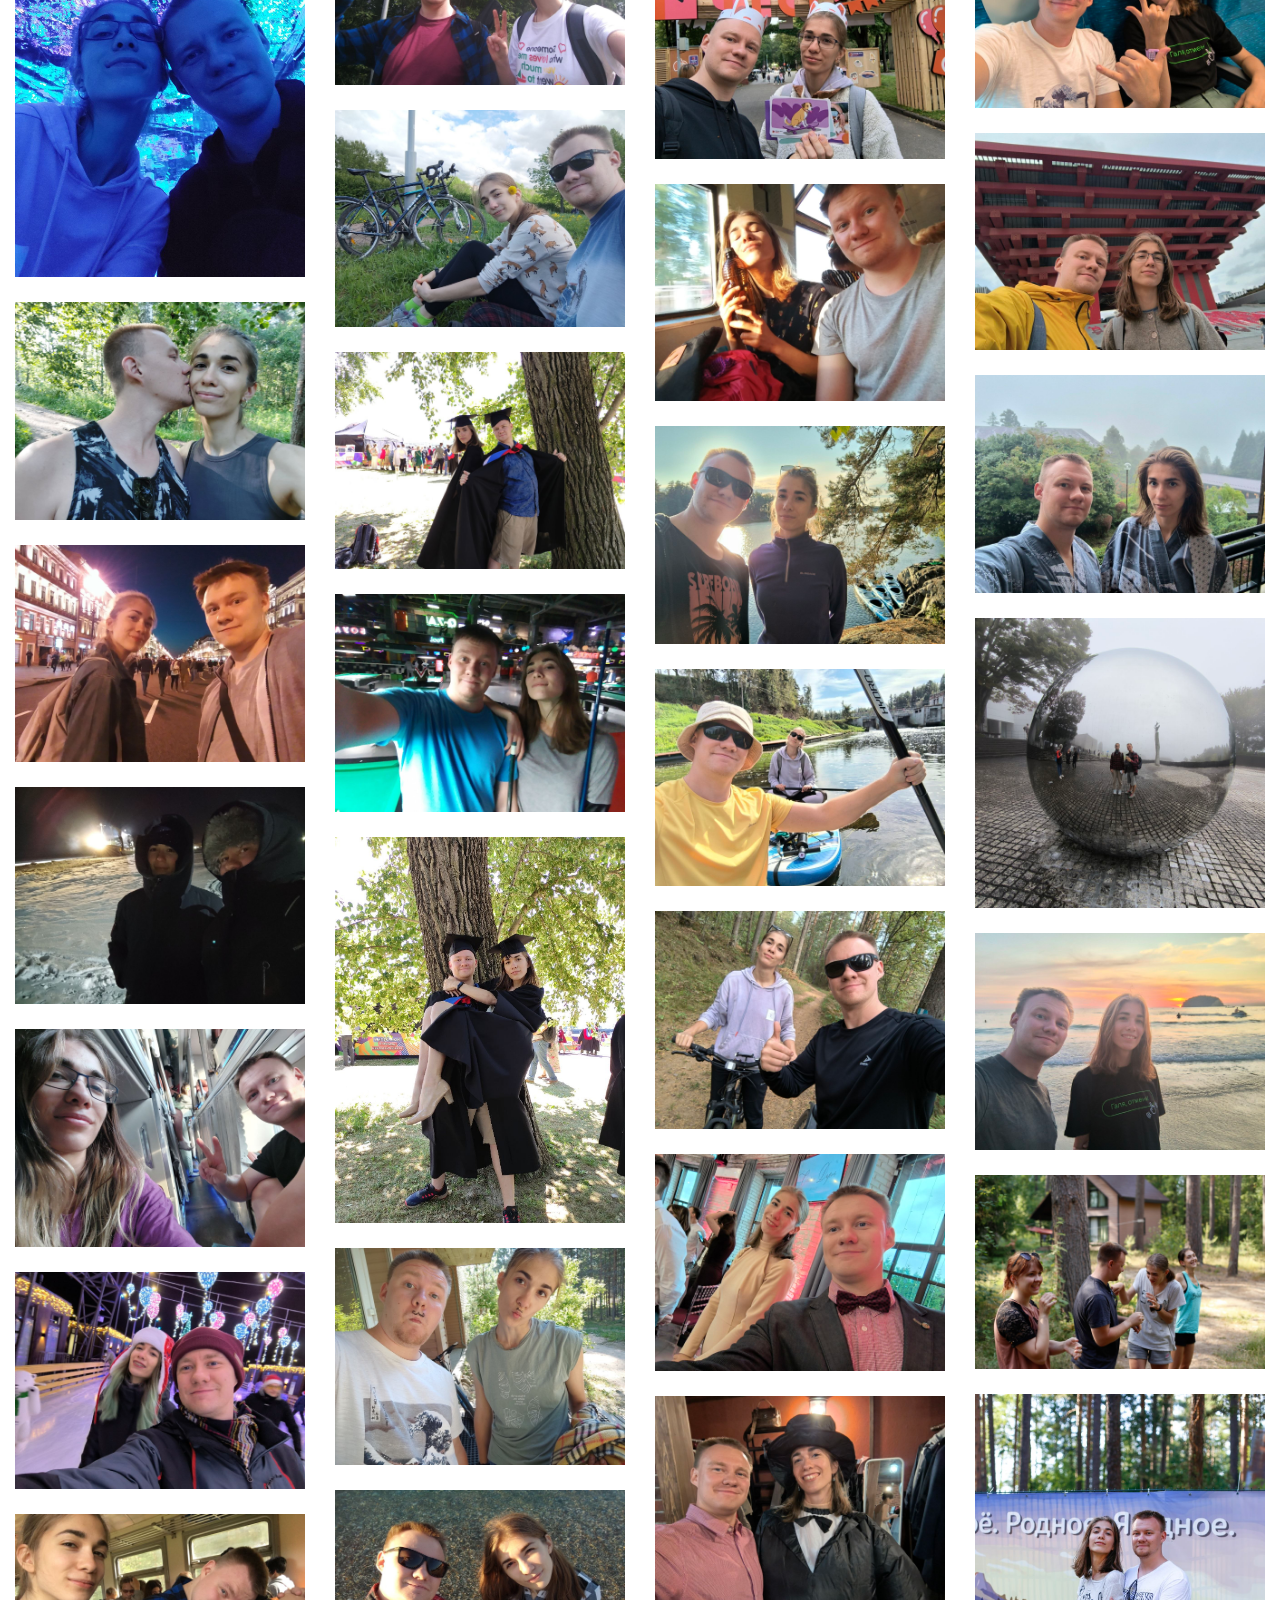
==== commit bd8c2e42: "molodets" ====
--- a/index.html
+++ b/index.html
@@ -1107,9 +1107,13 @@
 			<div class="row row-bottom-padded-sm">
 				<div class="col-md-12">
 					<p class="copyright text-center">
+						<small>Вау! Вы долистали до конца! Вы такой молодец! ❤️</small>
+						<br>
+						<a href="#" data-nav-section="home"><span>В начало</span></a>
+						<br>
+						<br>
 						&copy; 2026 <b>Sasha's and Liza's Web Studio</b>
-						<br>
-						<small>Вау! Вы долистали до конца! Вы такой молодец! ❤️</small>
+
 					</p>
 				</div>
 			</div>
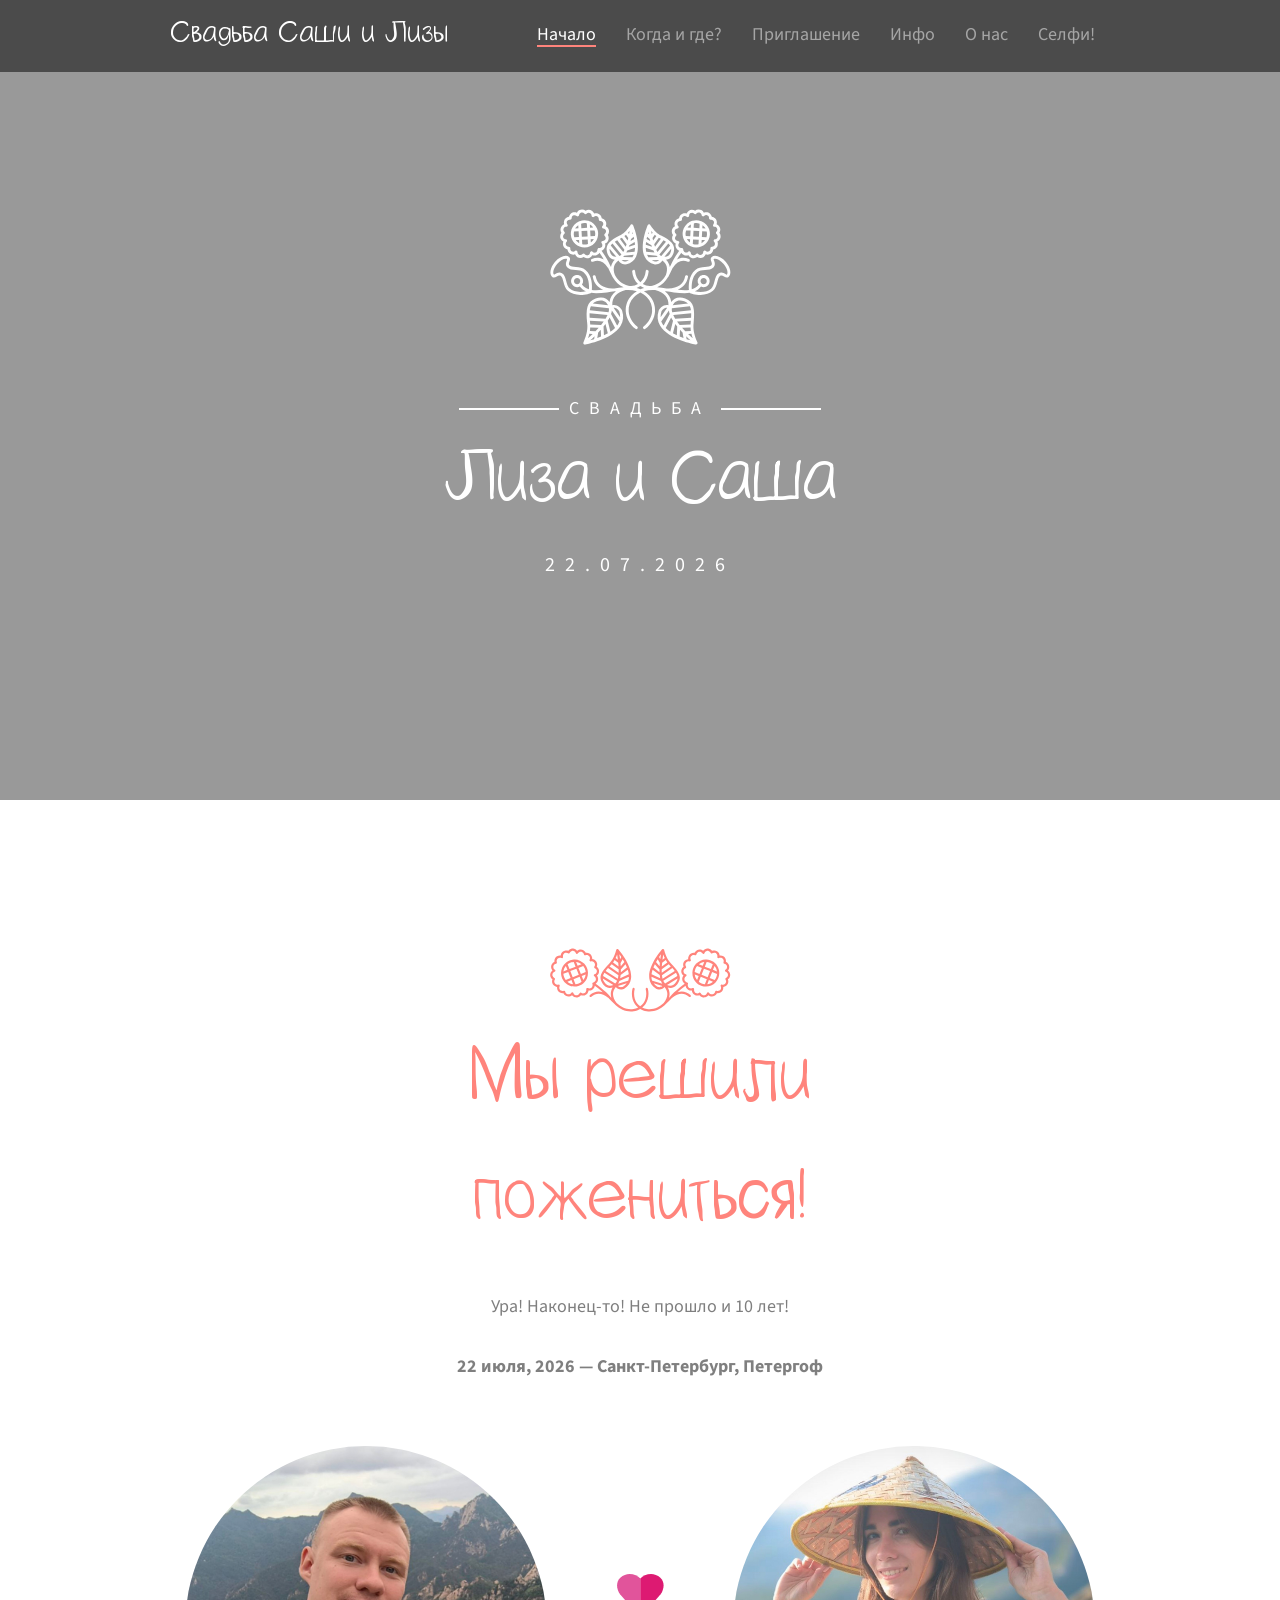
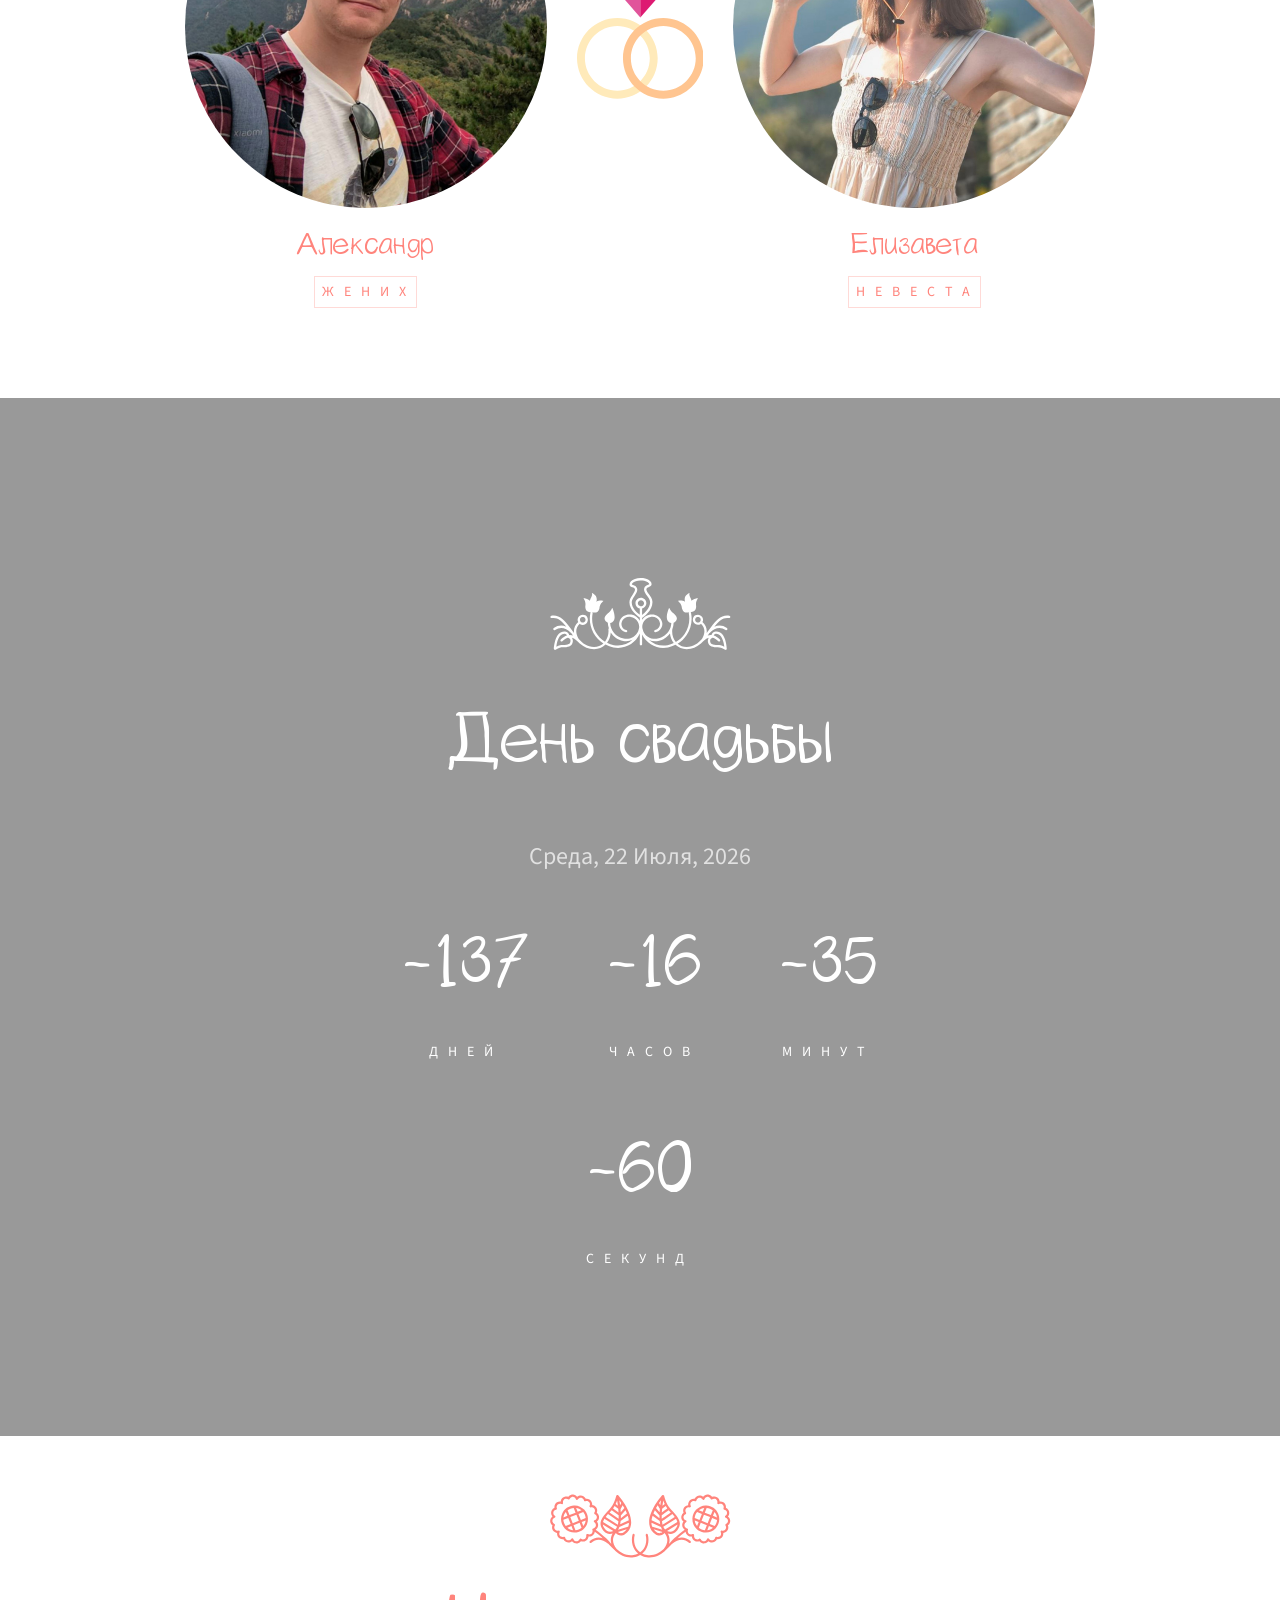
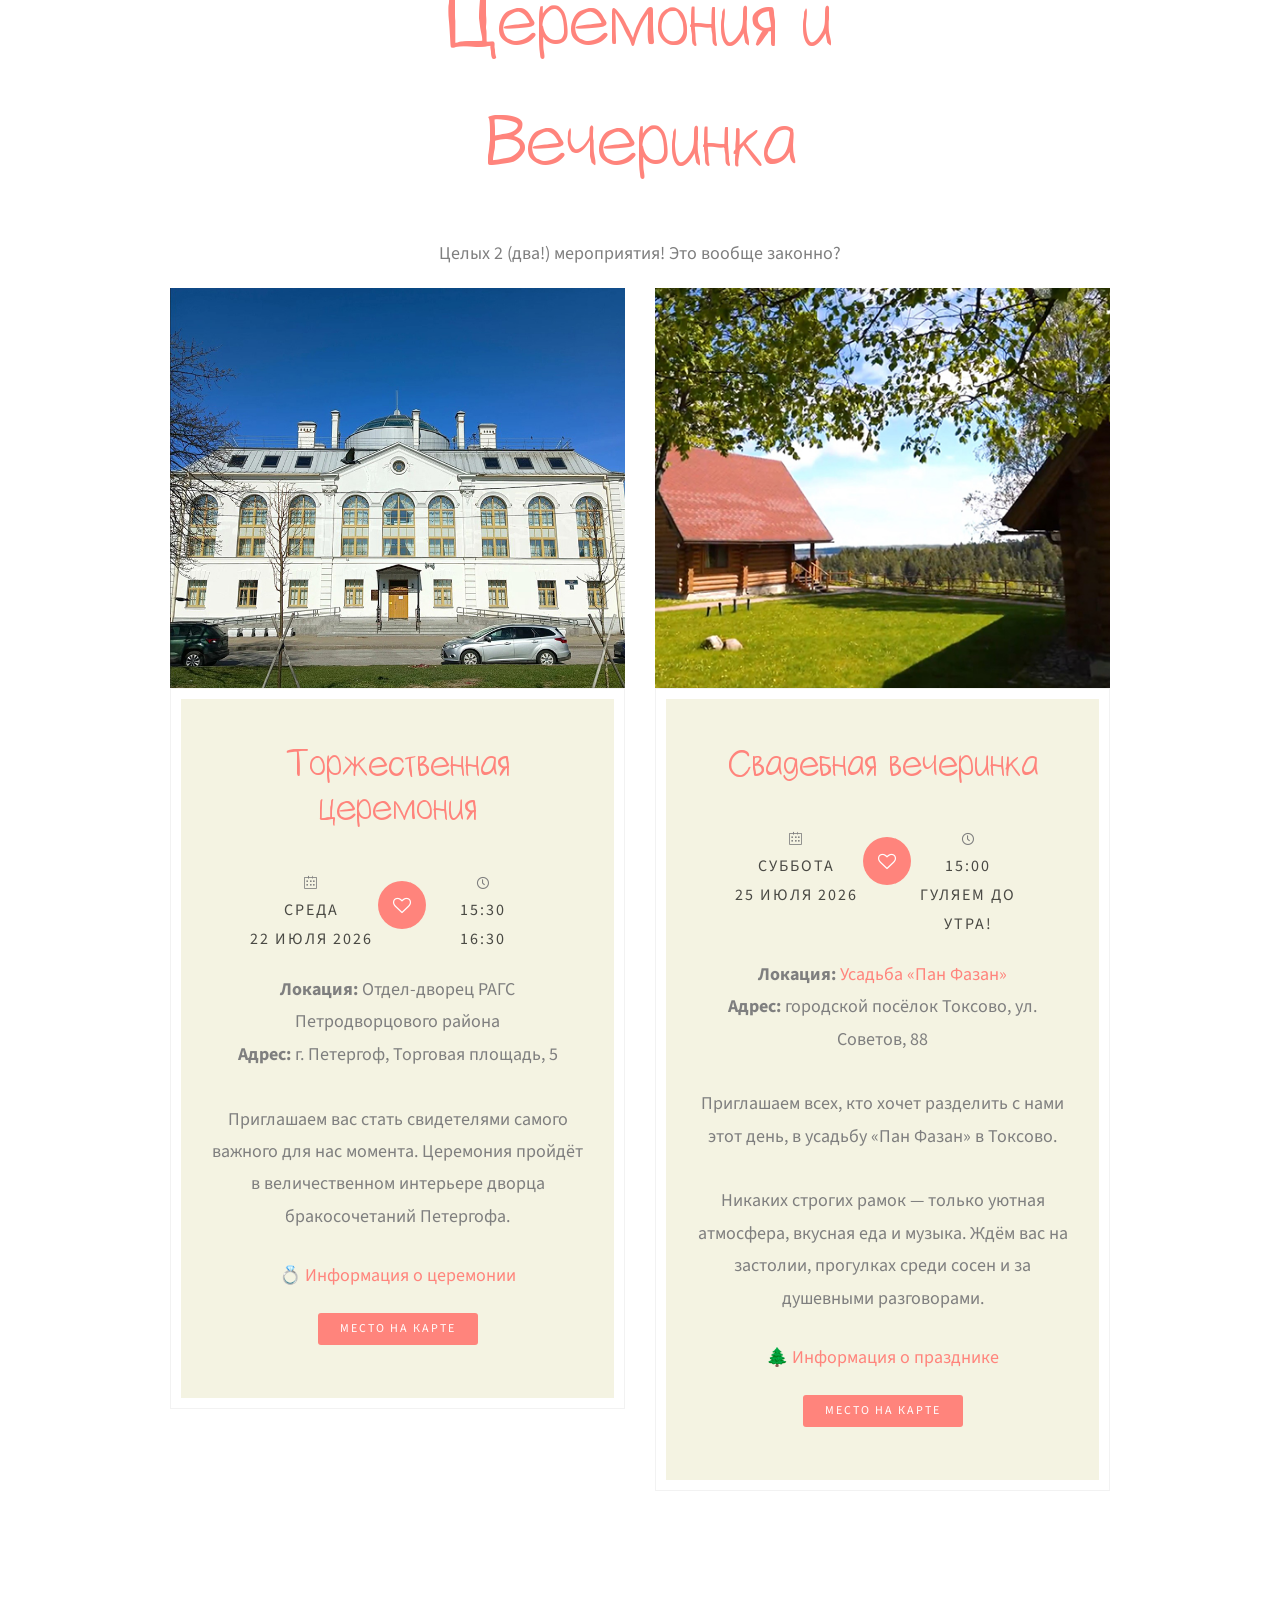
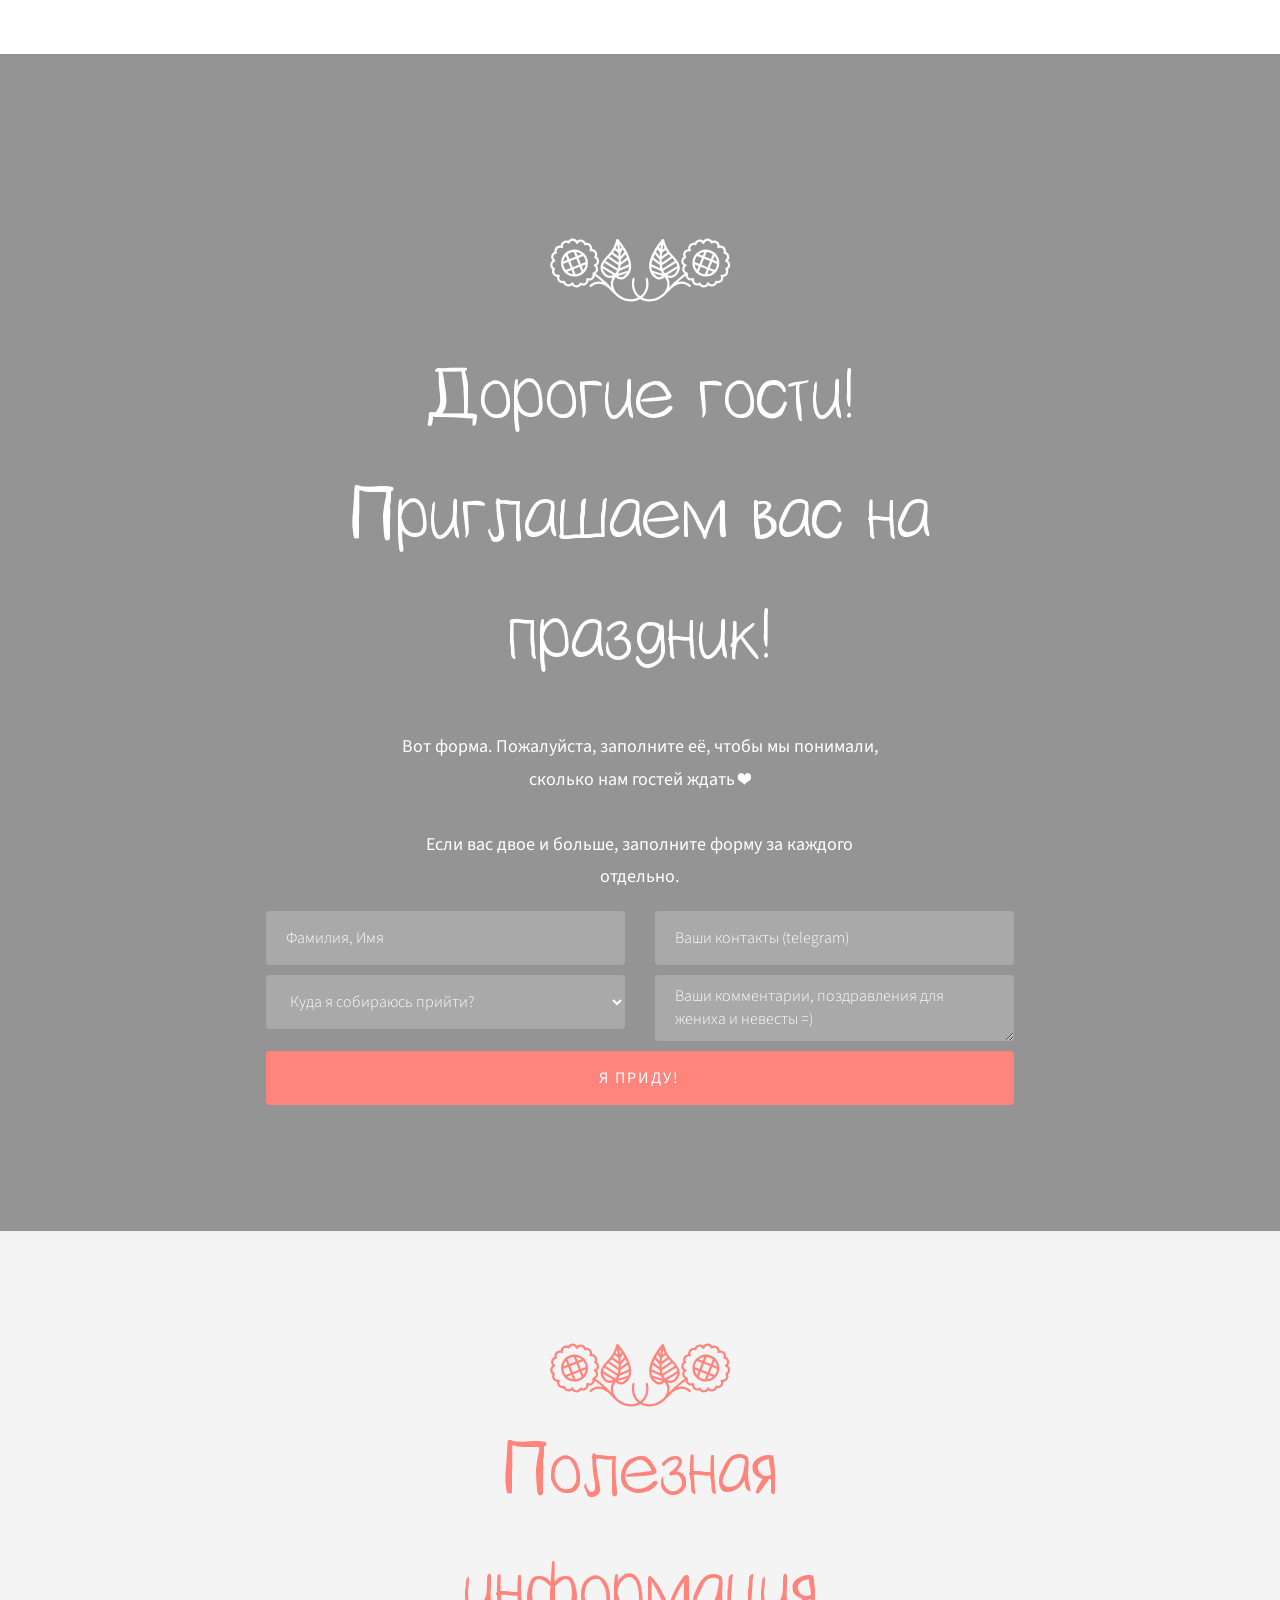
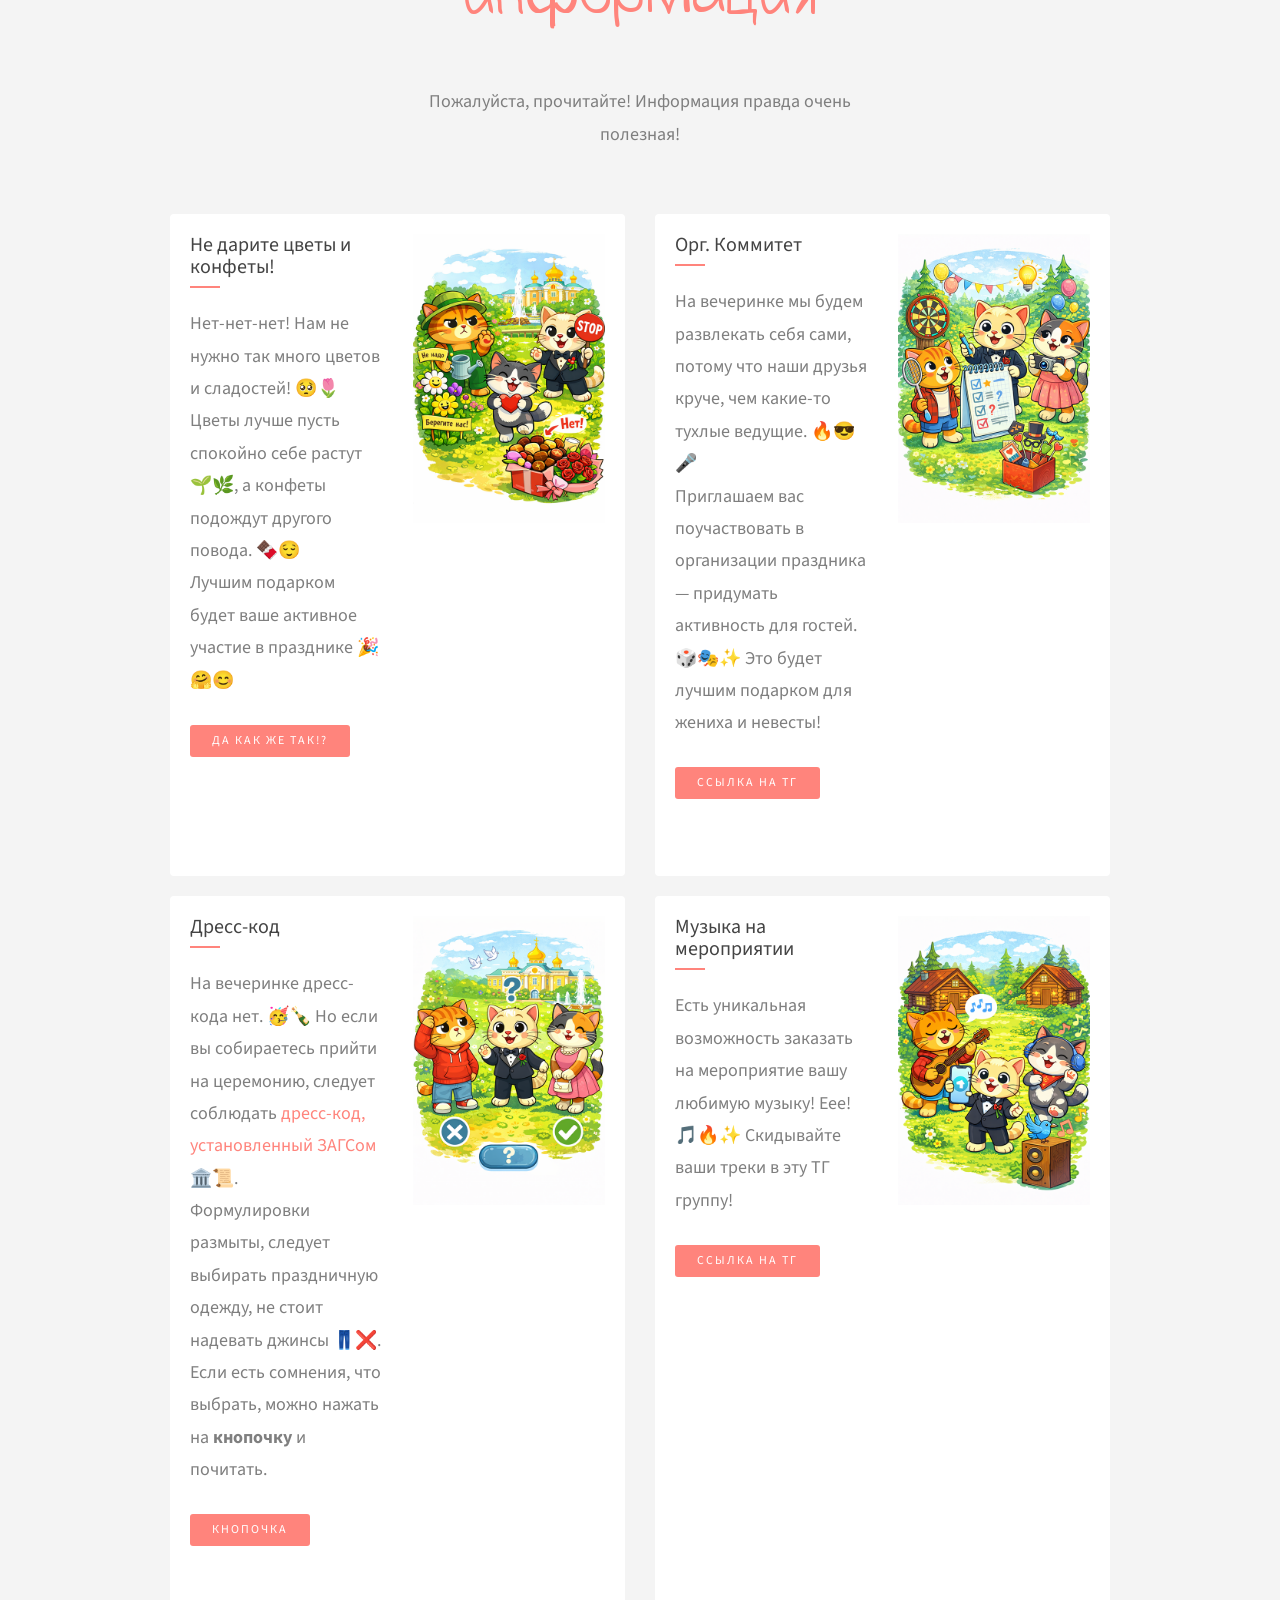
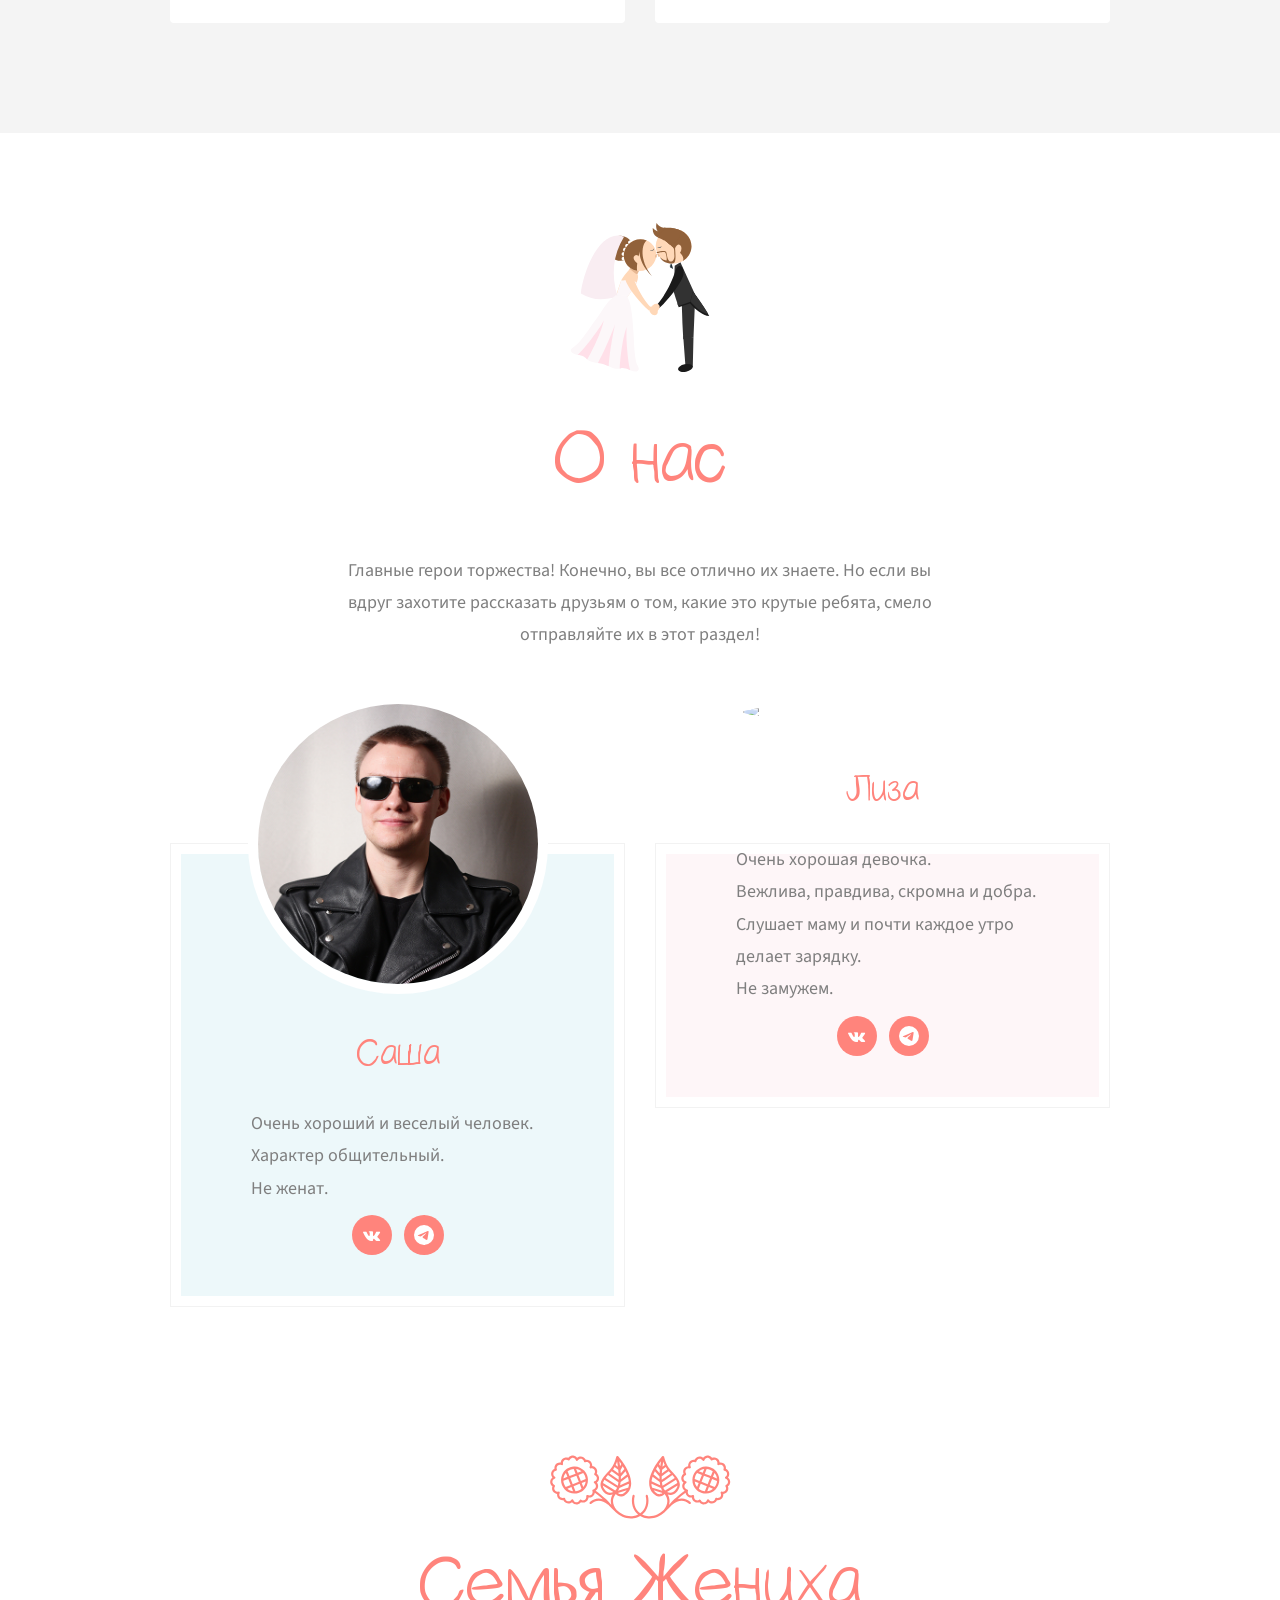
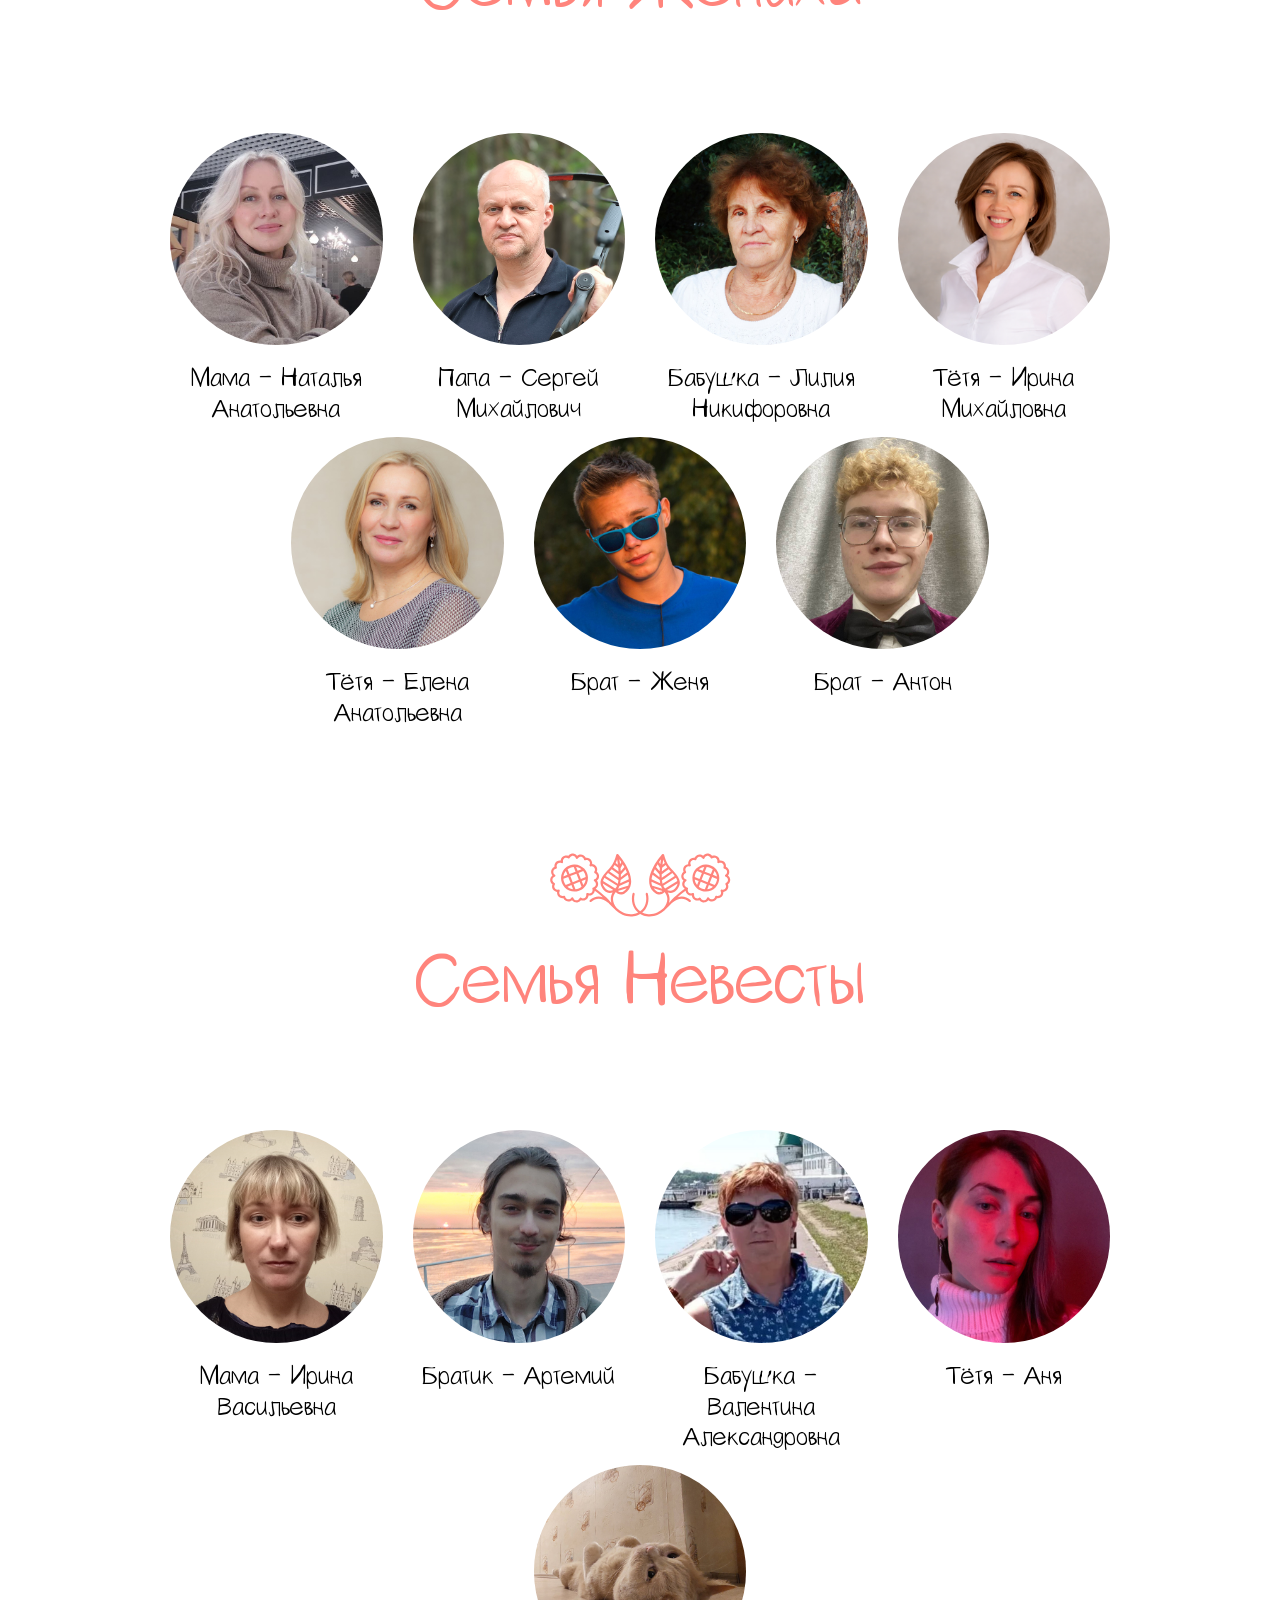
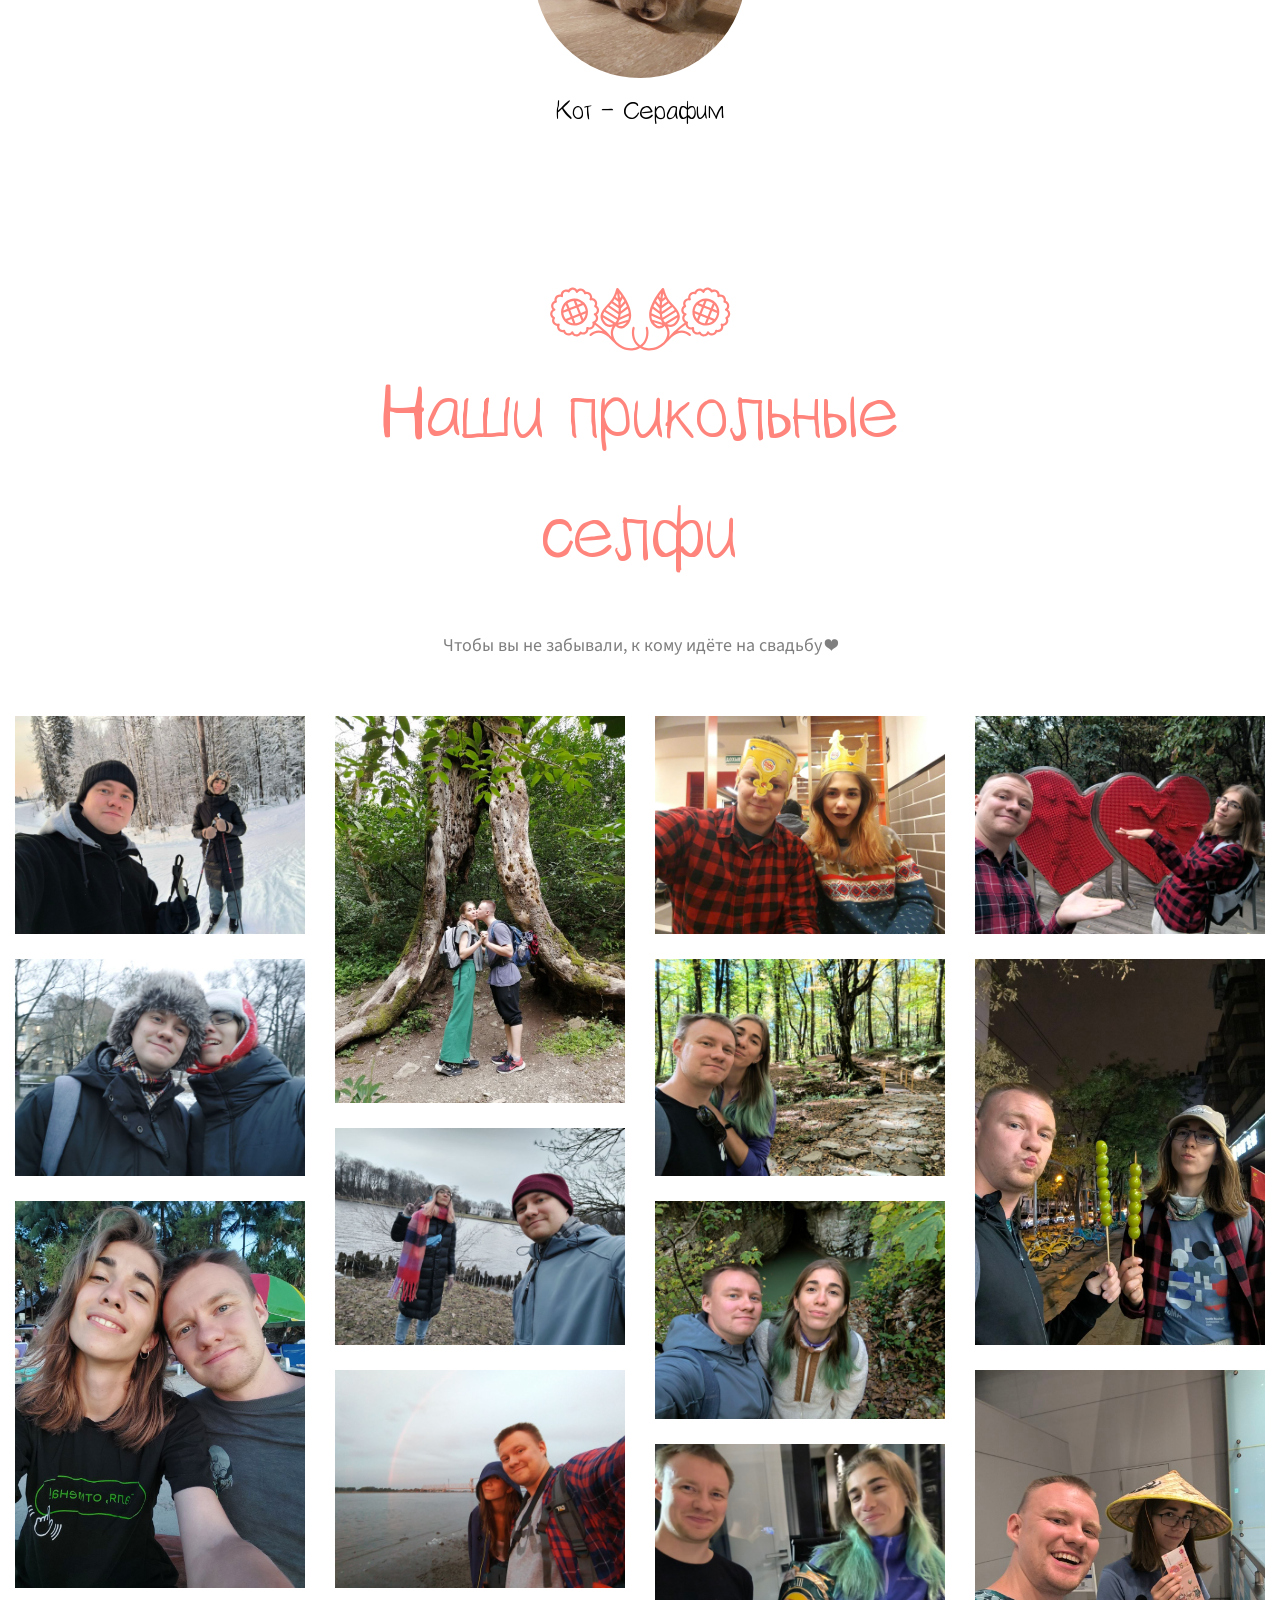
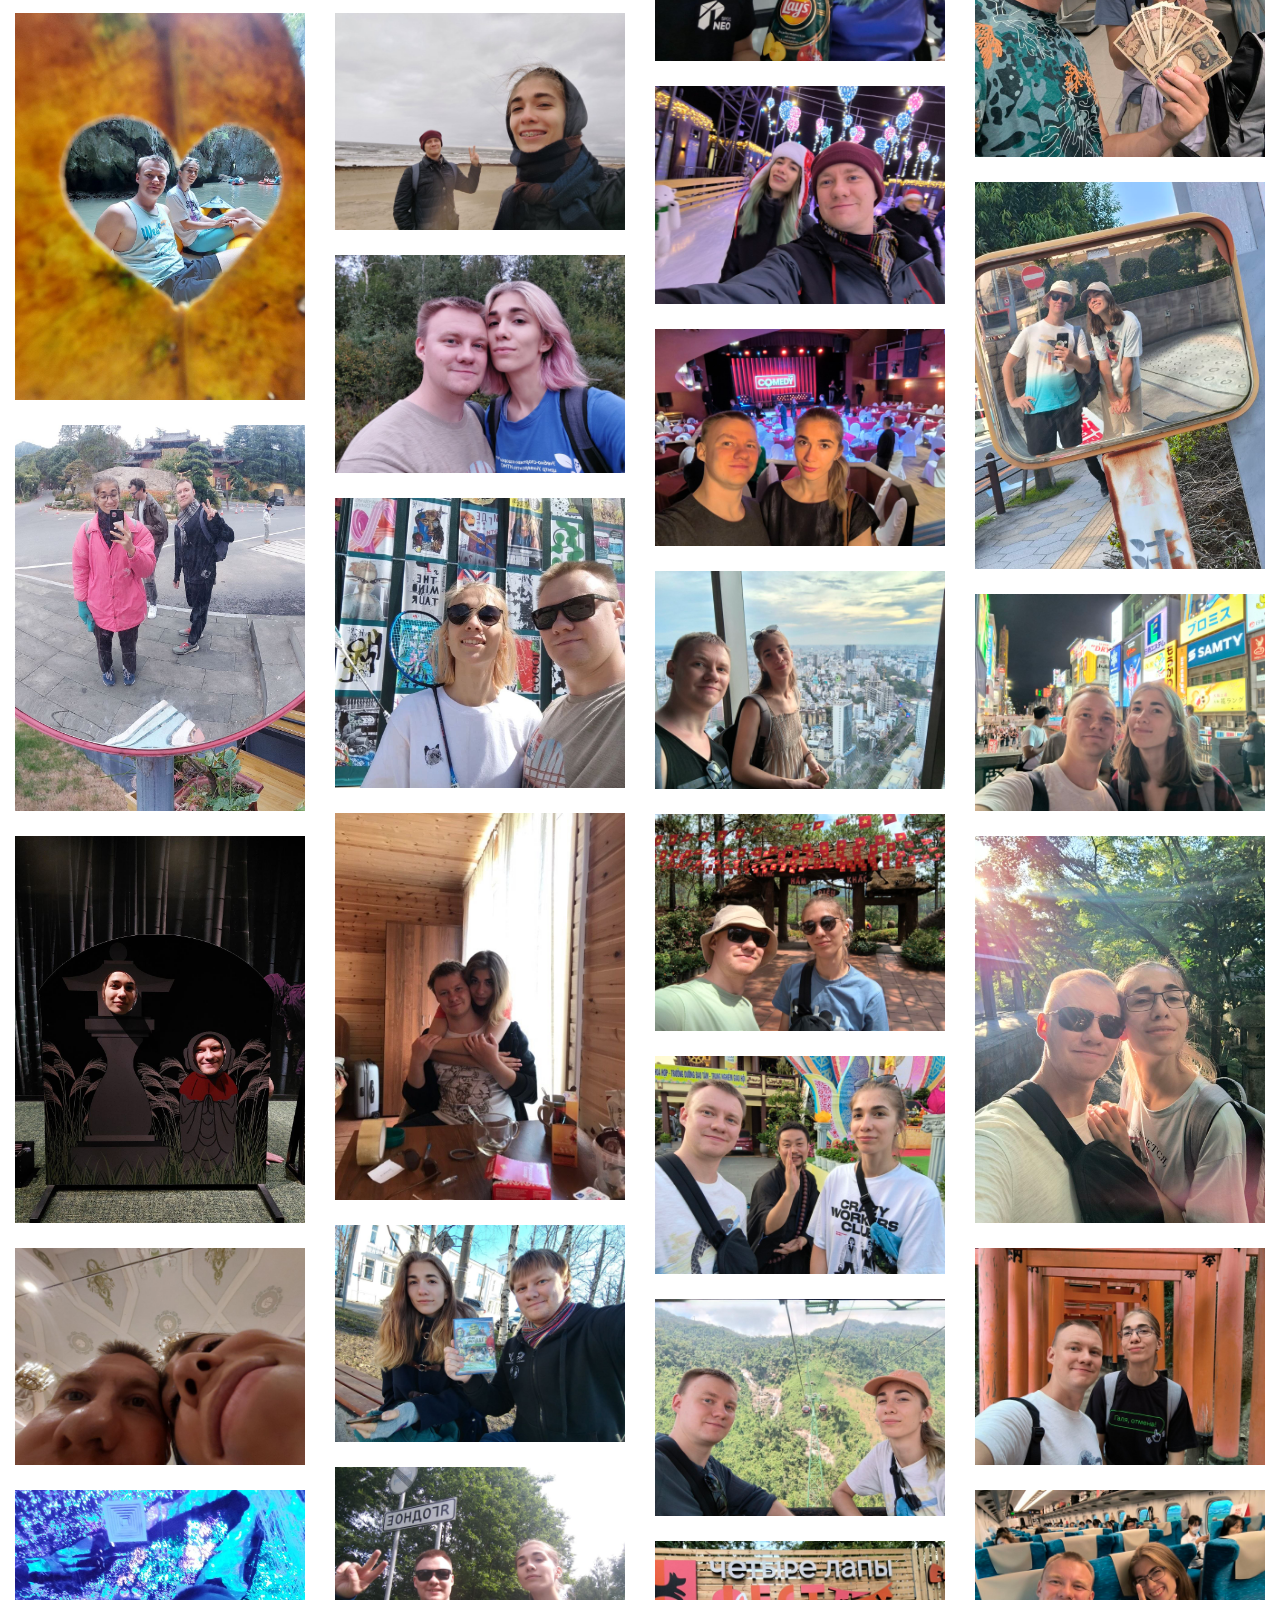
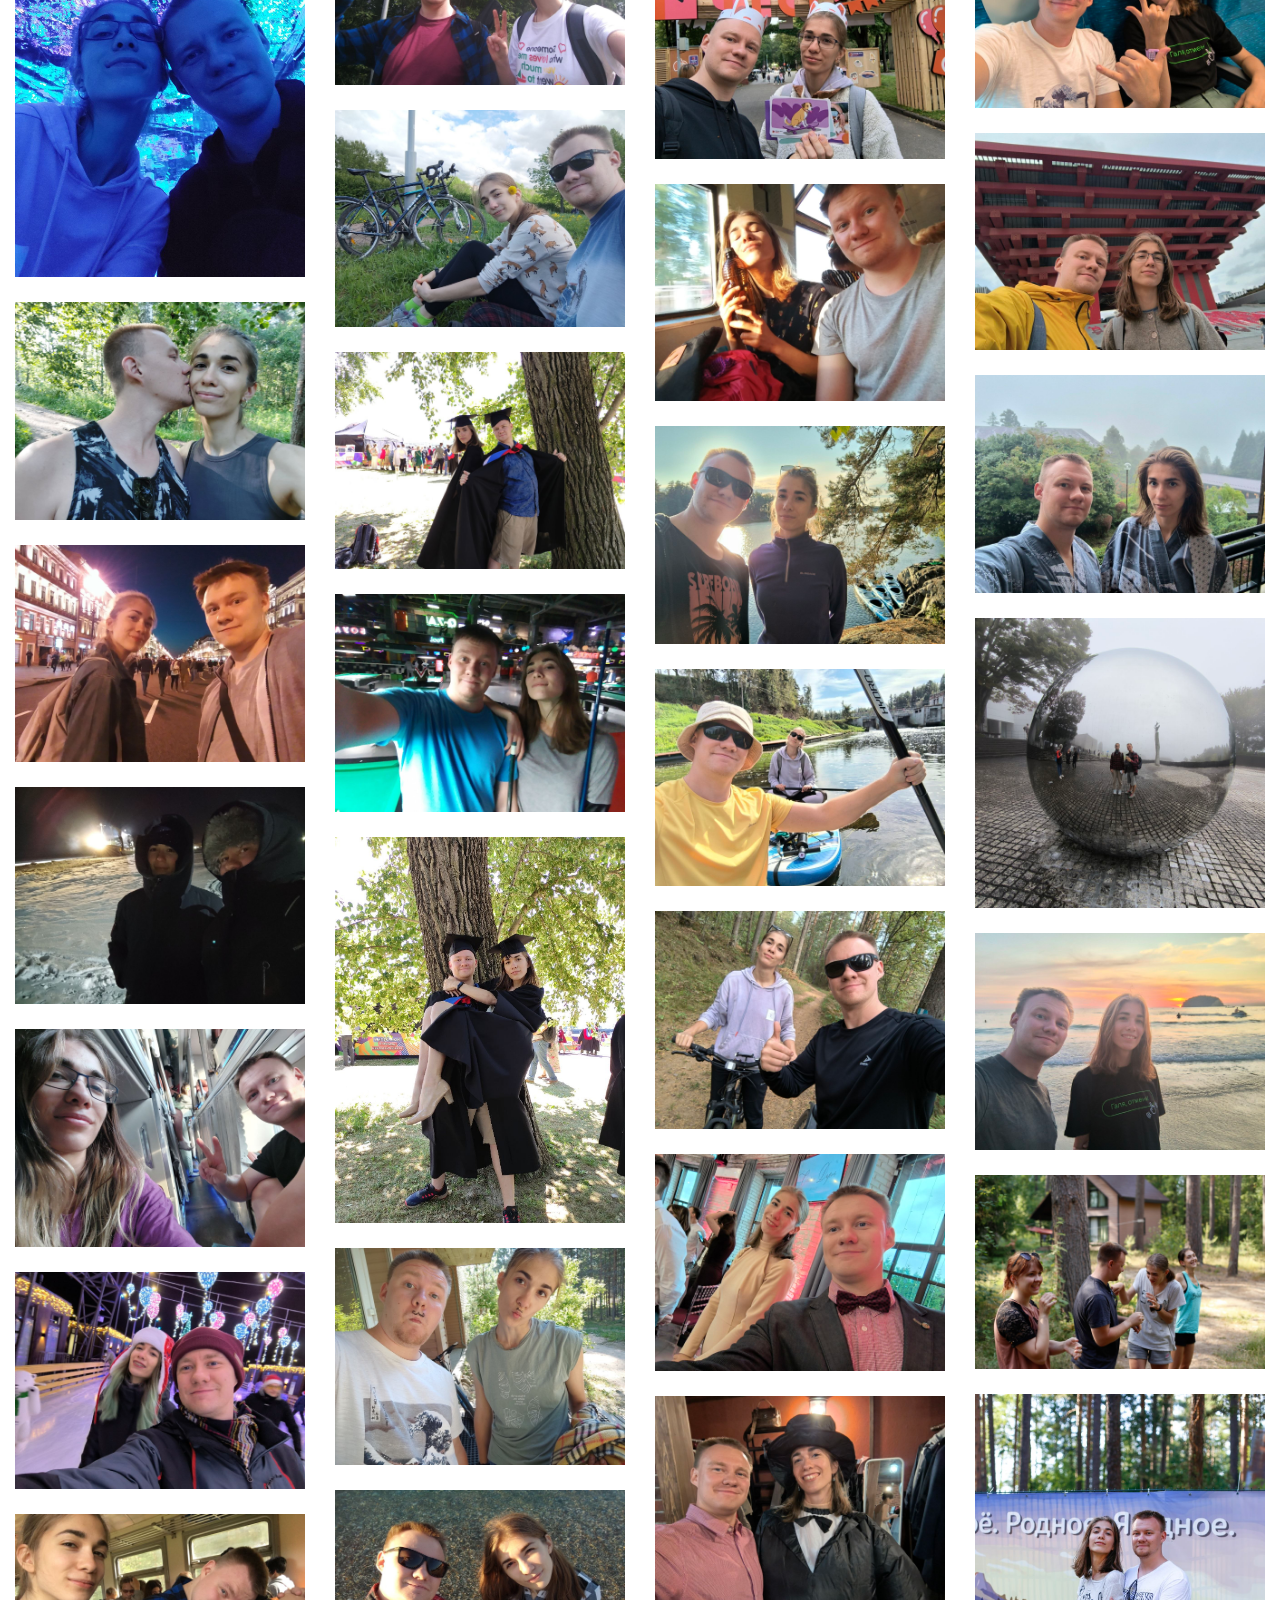
==== commit 9005a38a: "better invitation links" ====
--- a/index.html
+++ b/index.html
@@ -358,14 +358,14 @@
 				<div class="col-md-8 col-md-offset-2">
 					<div class="col-md-12 text-center section-heading svg-sm colored">
 						<img src="images/flaticon/svg/005-two.svg" class="svg">
-						<h2>
-							<span id="invitation">Дорогие гости!</span>
+						<h2 id="invitation">
+							Дорогие гости!
 							<br>
 							Приглашаем вас на праздник!
 						</h2>
 						<div class="row">
 						<div class="col-md-10 col-md-offset-1 subtext">
-							<p style="color:white; margin-bottom: 0;">А теперь вот вам форма. Пожалуйста, заполните её, чтобы мы понимали, сколько вас таких хороших ждать ❤️<br><br>Если вас двое и больше, заполните форму за каждого отдельно.</p>
+							<p style="color:white; margin-bottom: 0;">Вот форма. Пожалуйста, заполните её, чтобы мы понимали, сколько нам гостей ждать ❤️<br><br>Если вас двое и больше, заполните форму за каждого отдельно.</p>
 						</div>
 					</div>
 					</div>
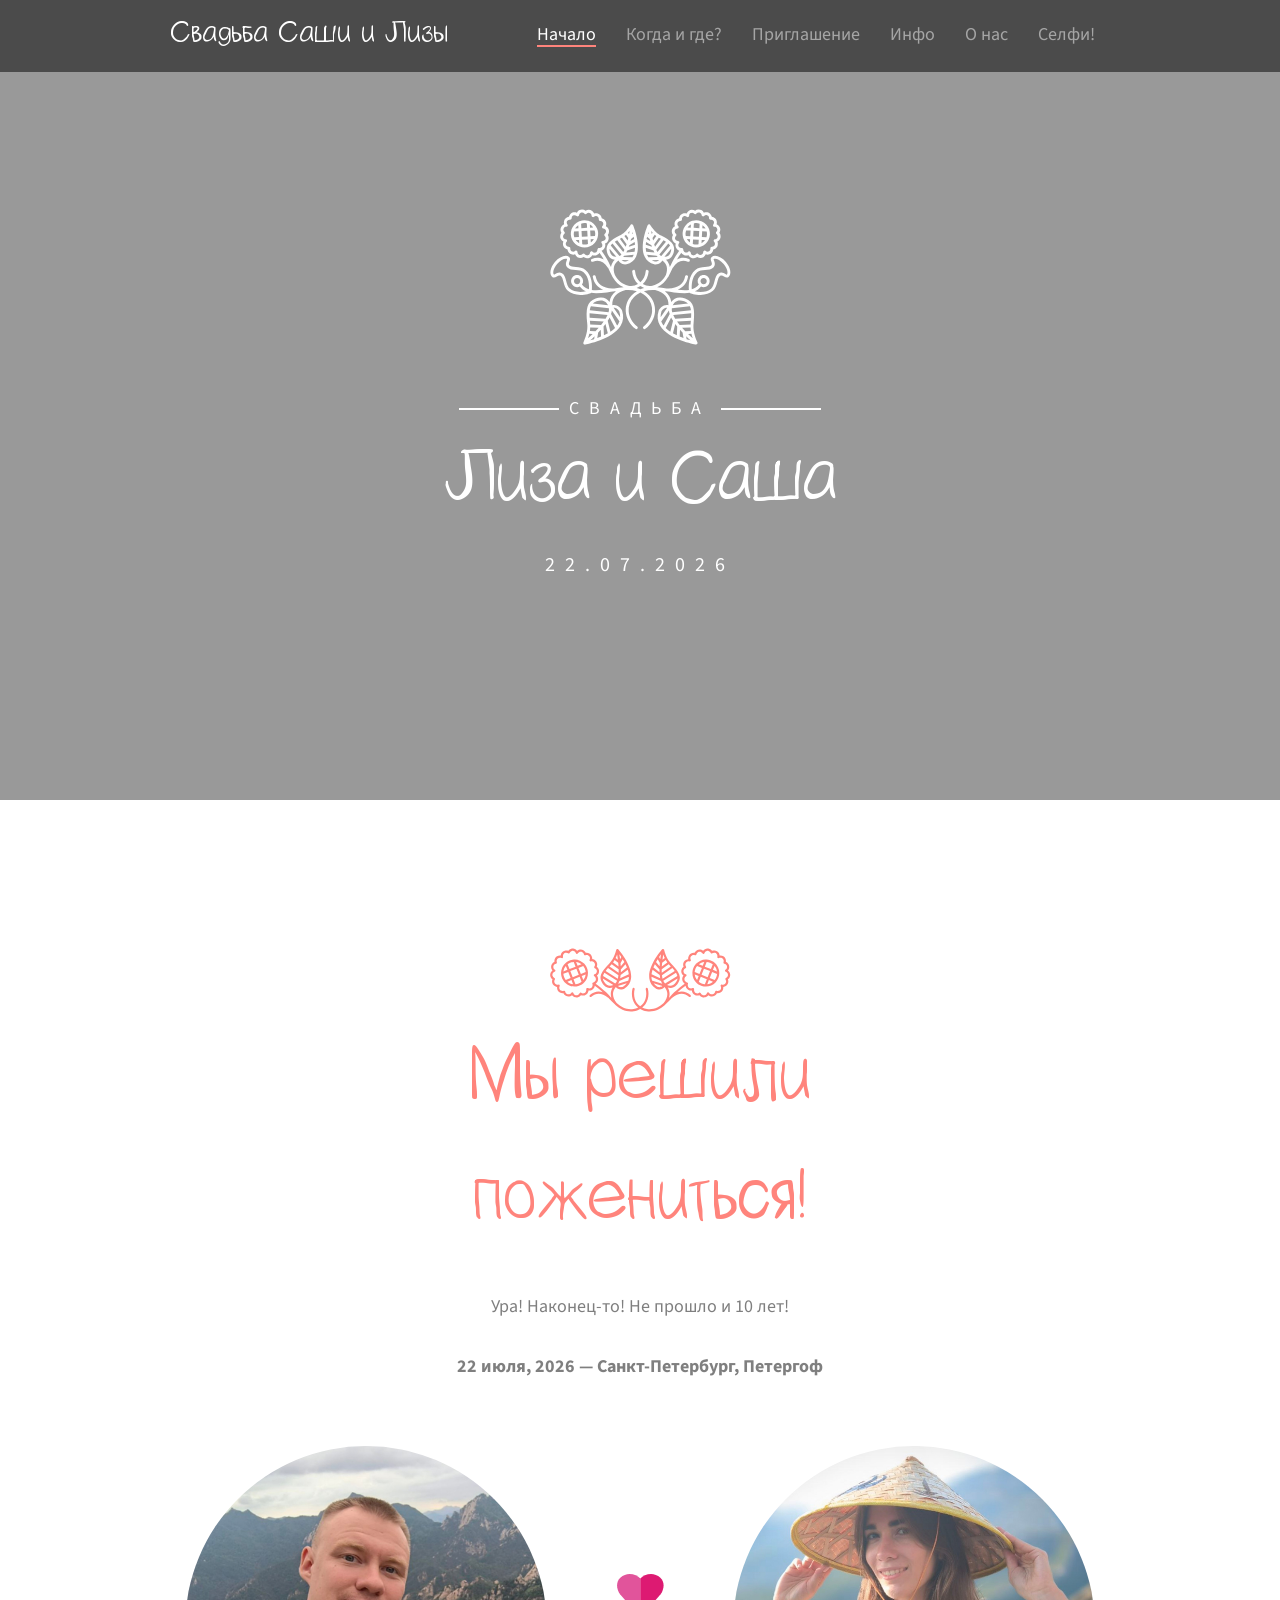
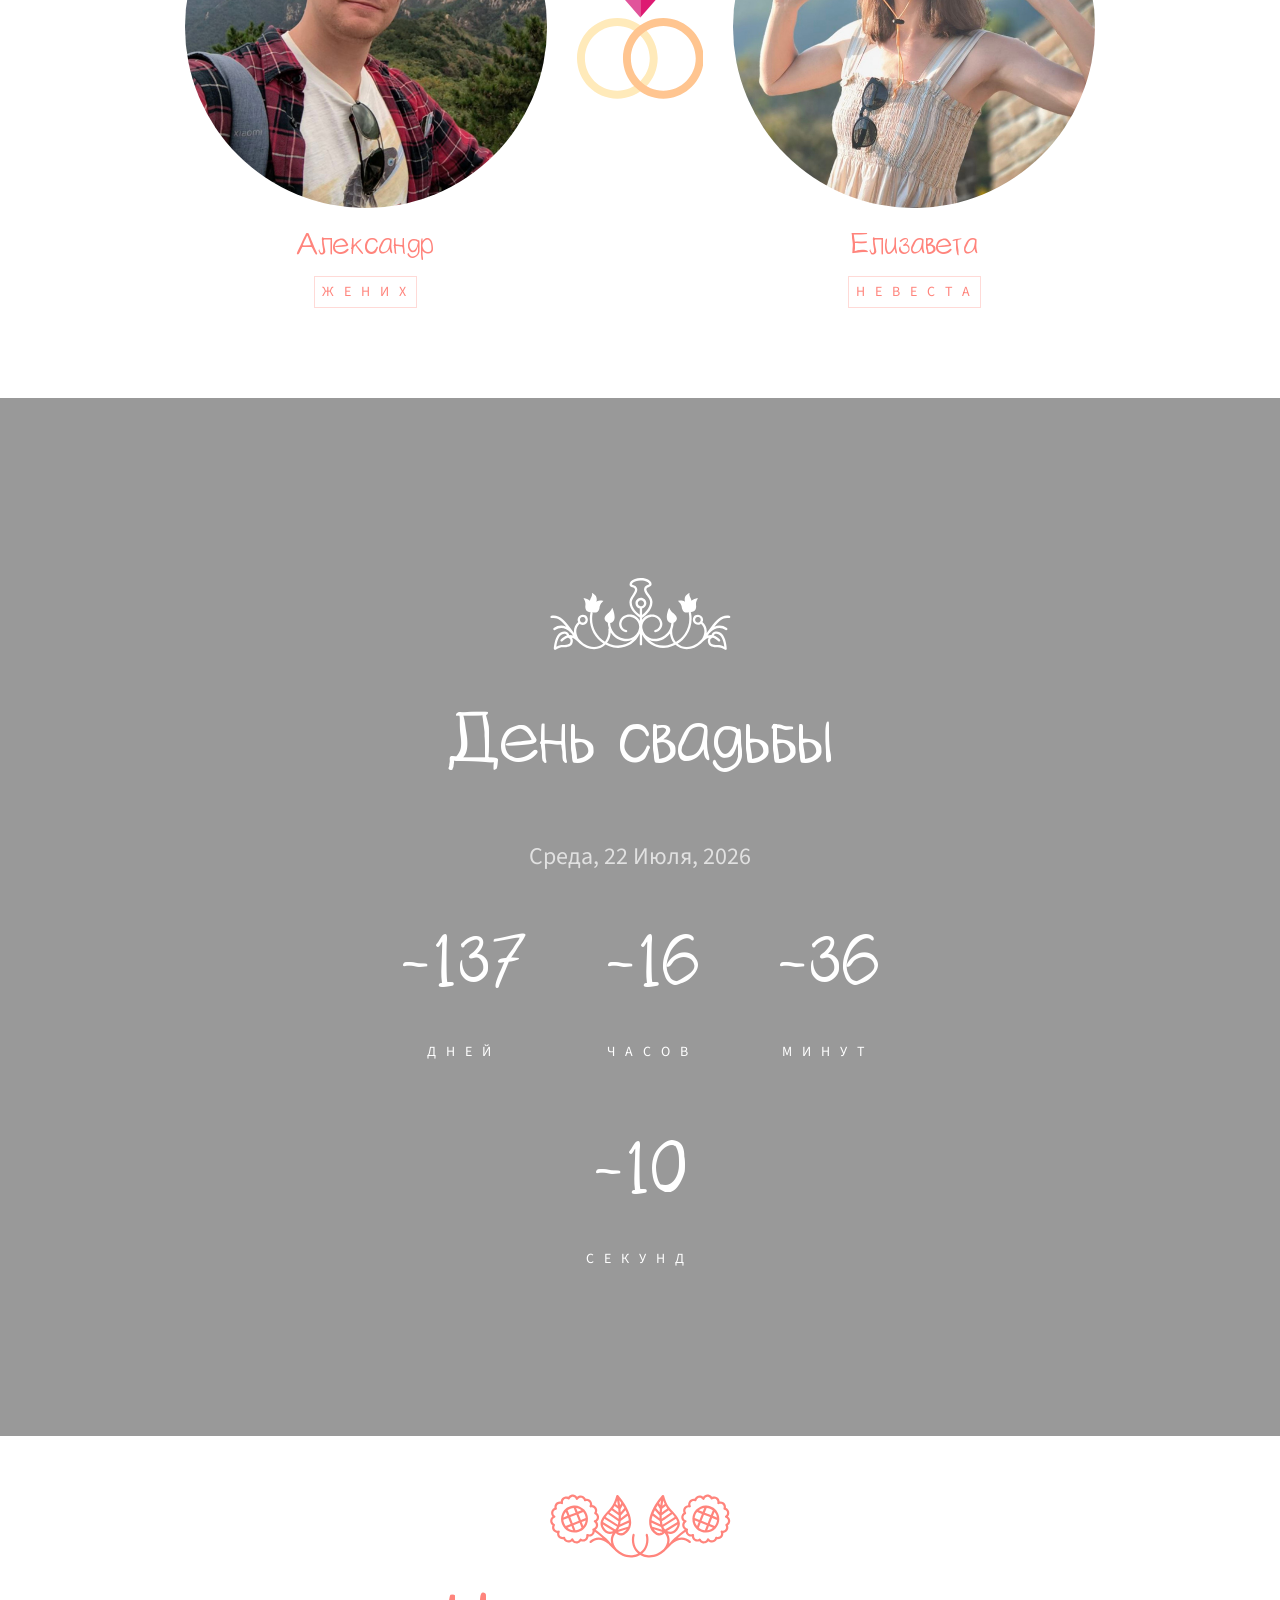
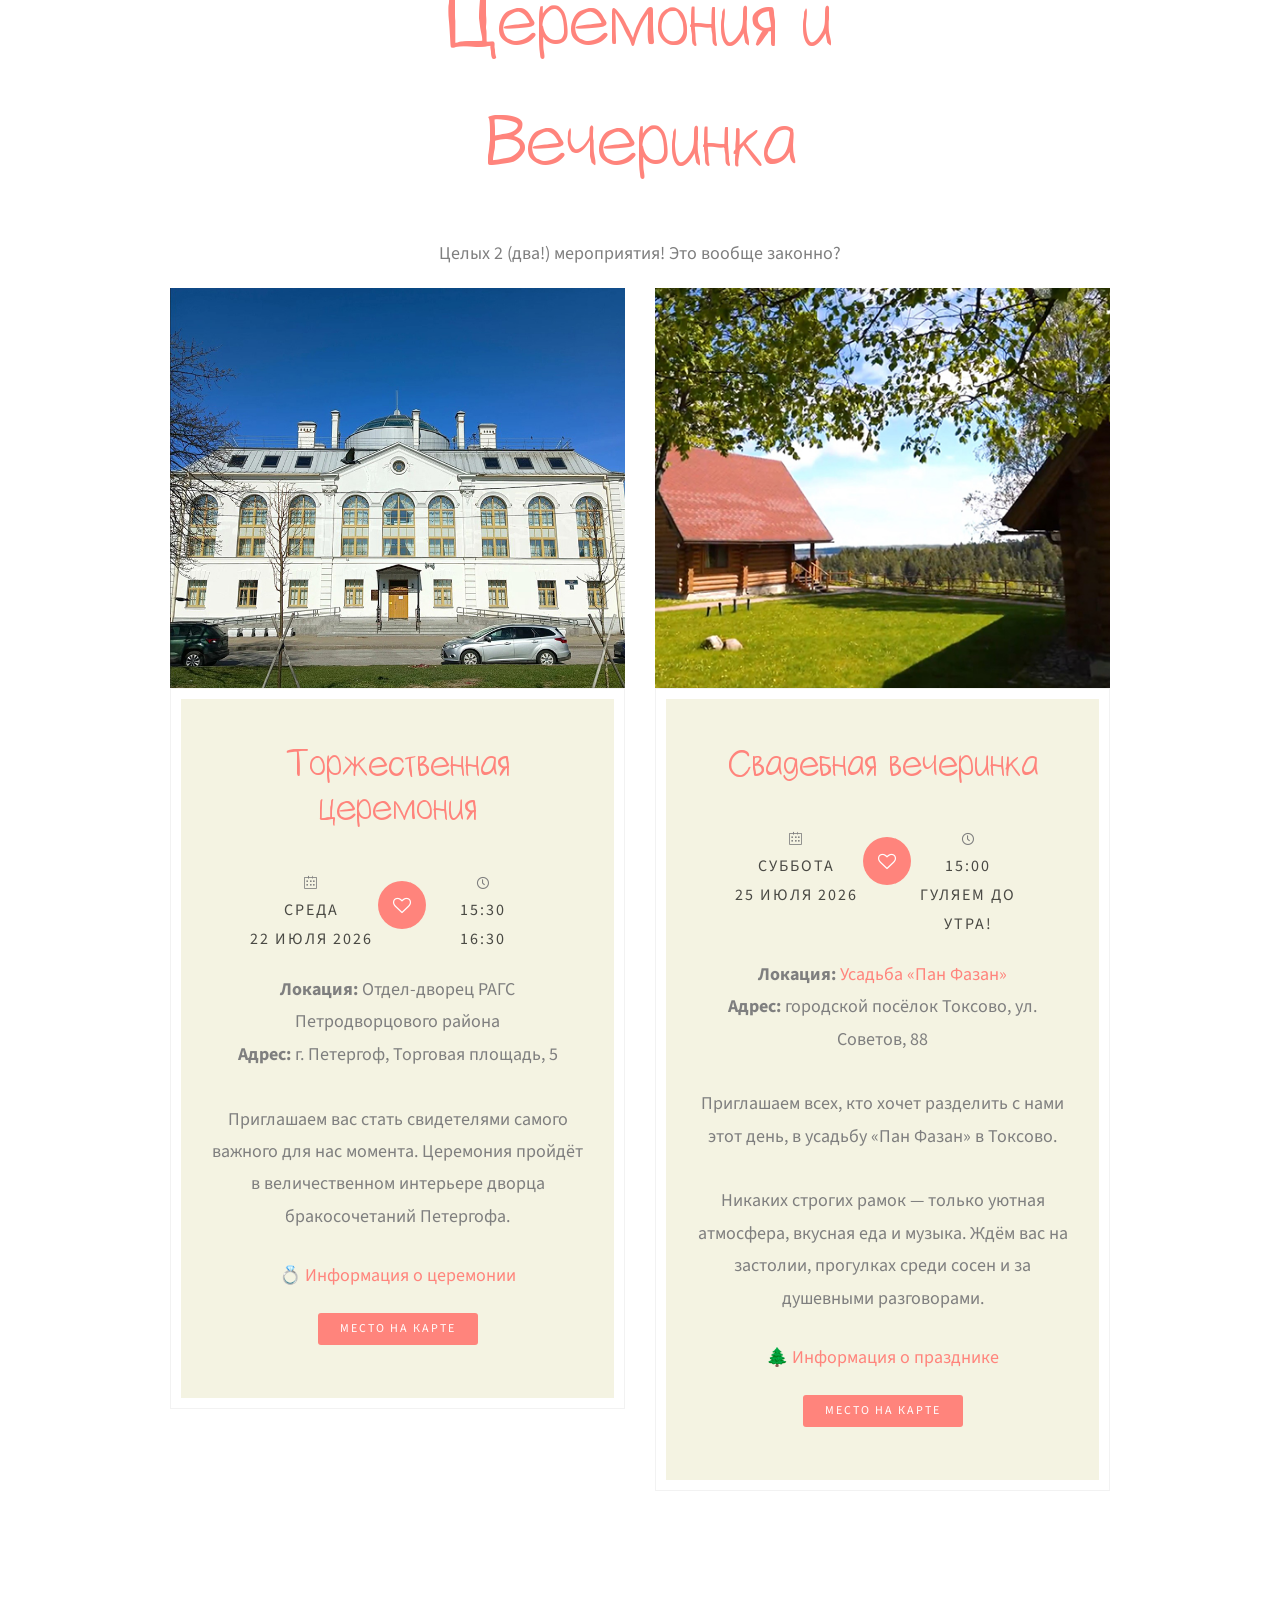
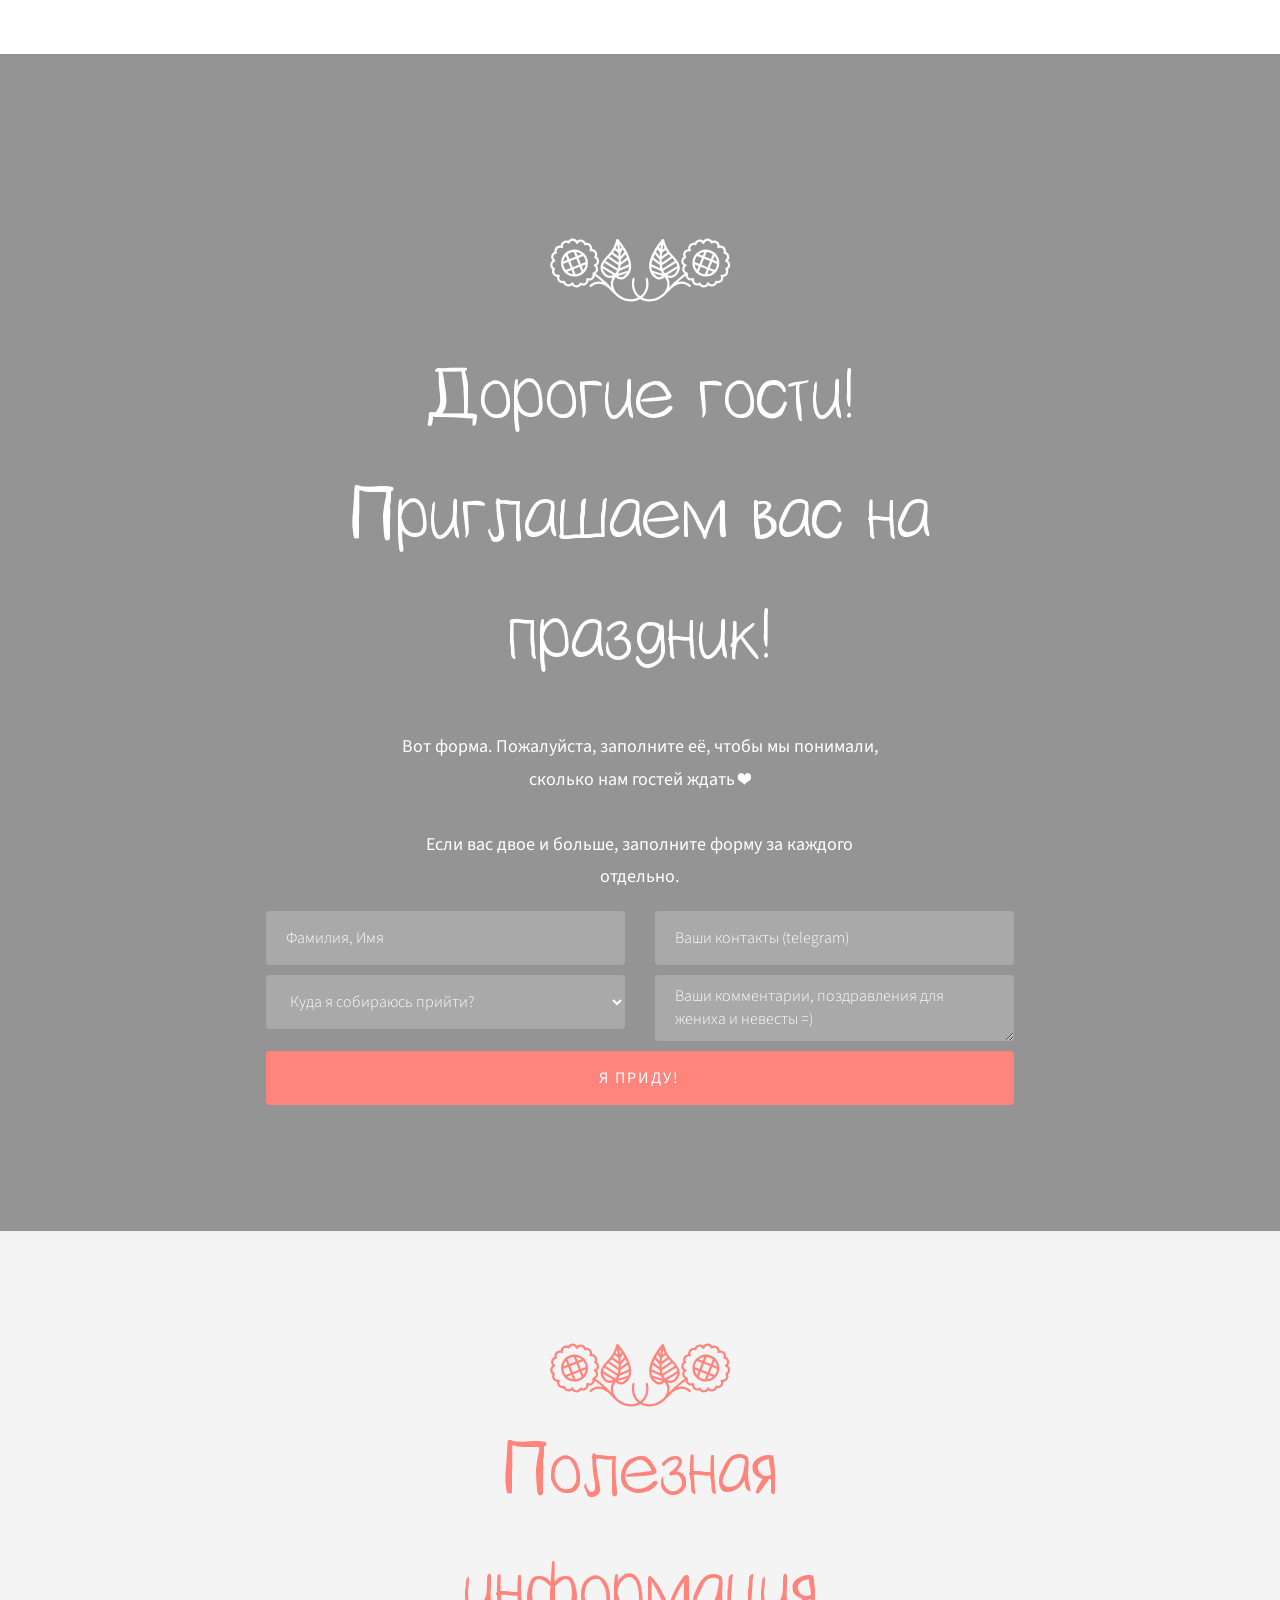
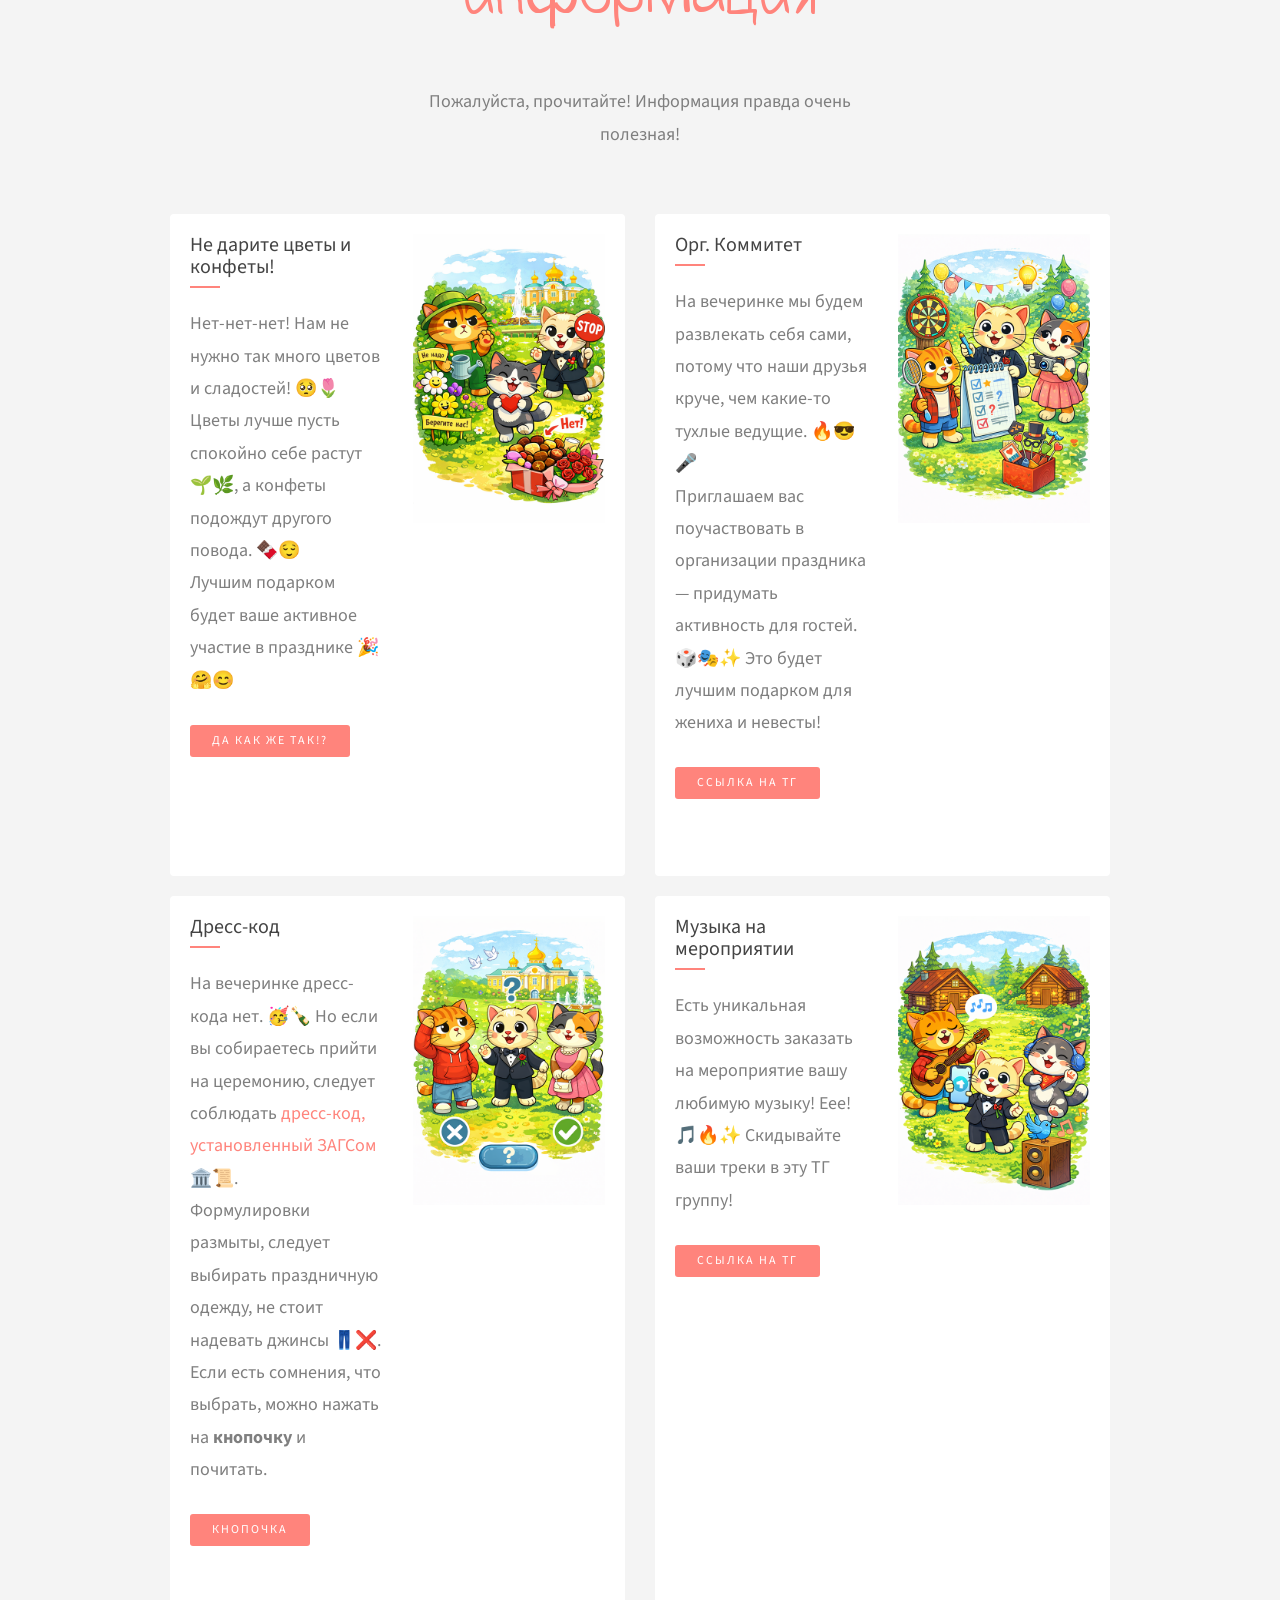
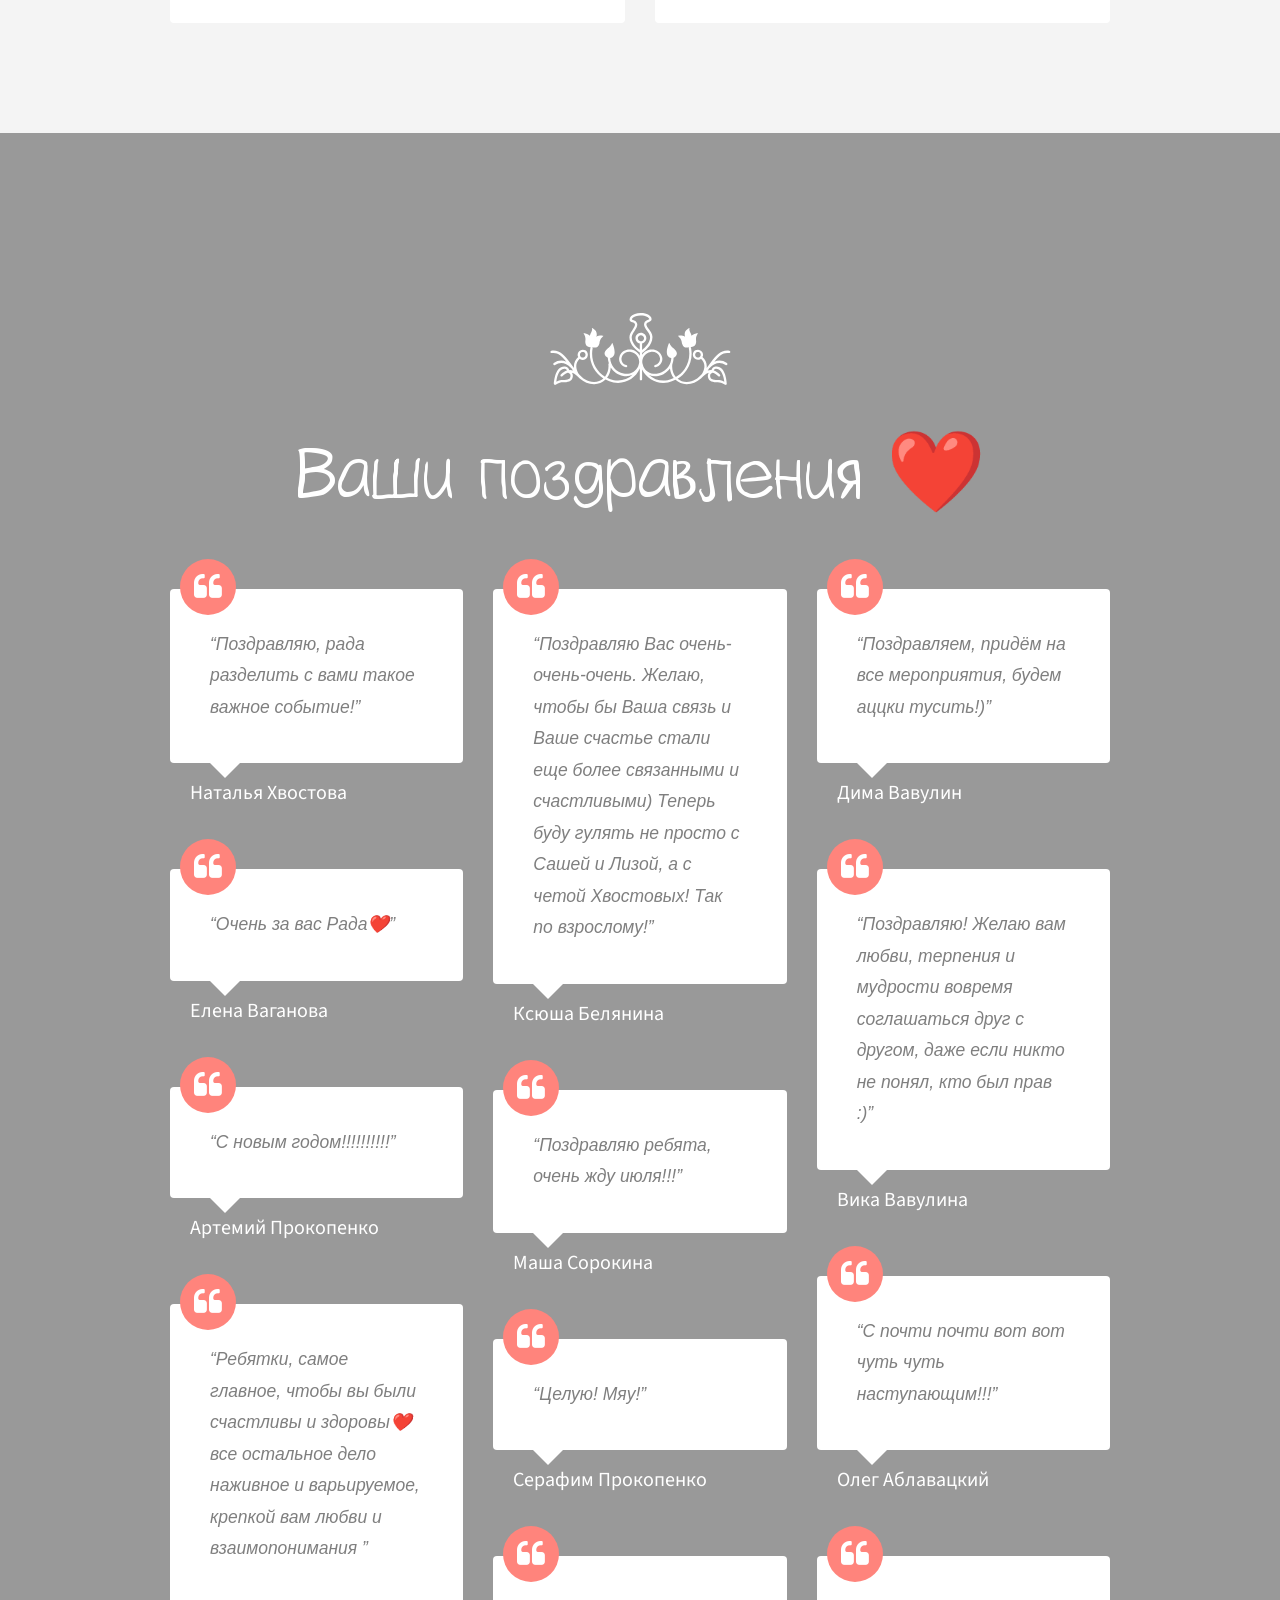
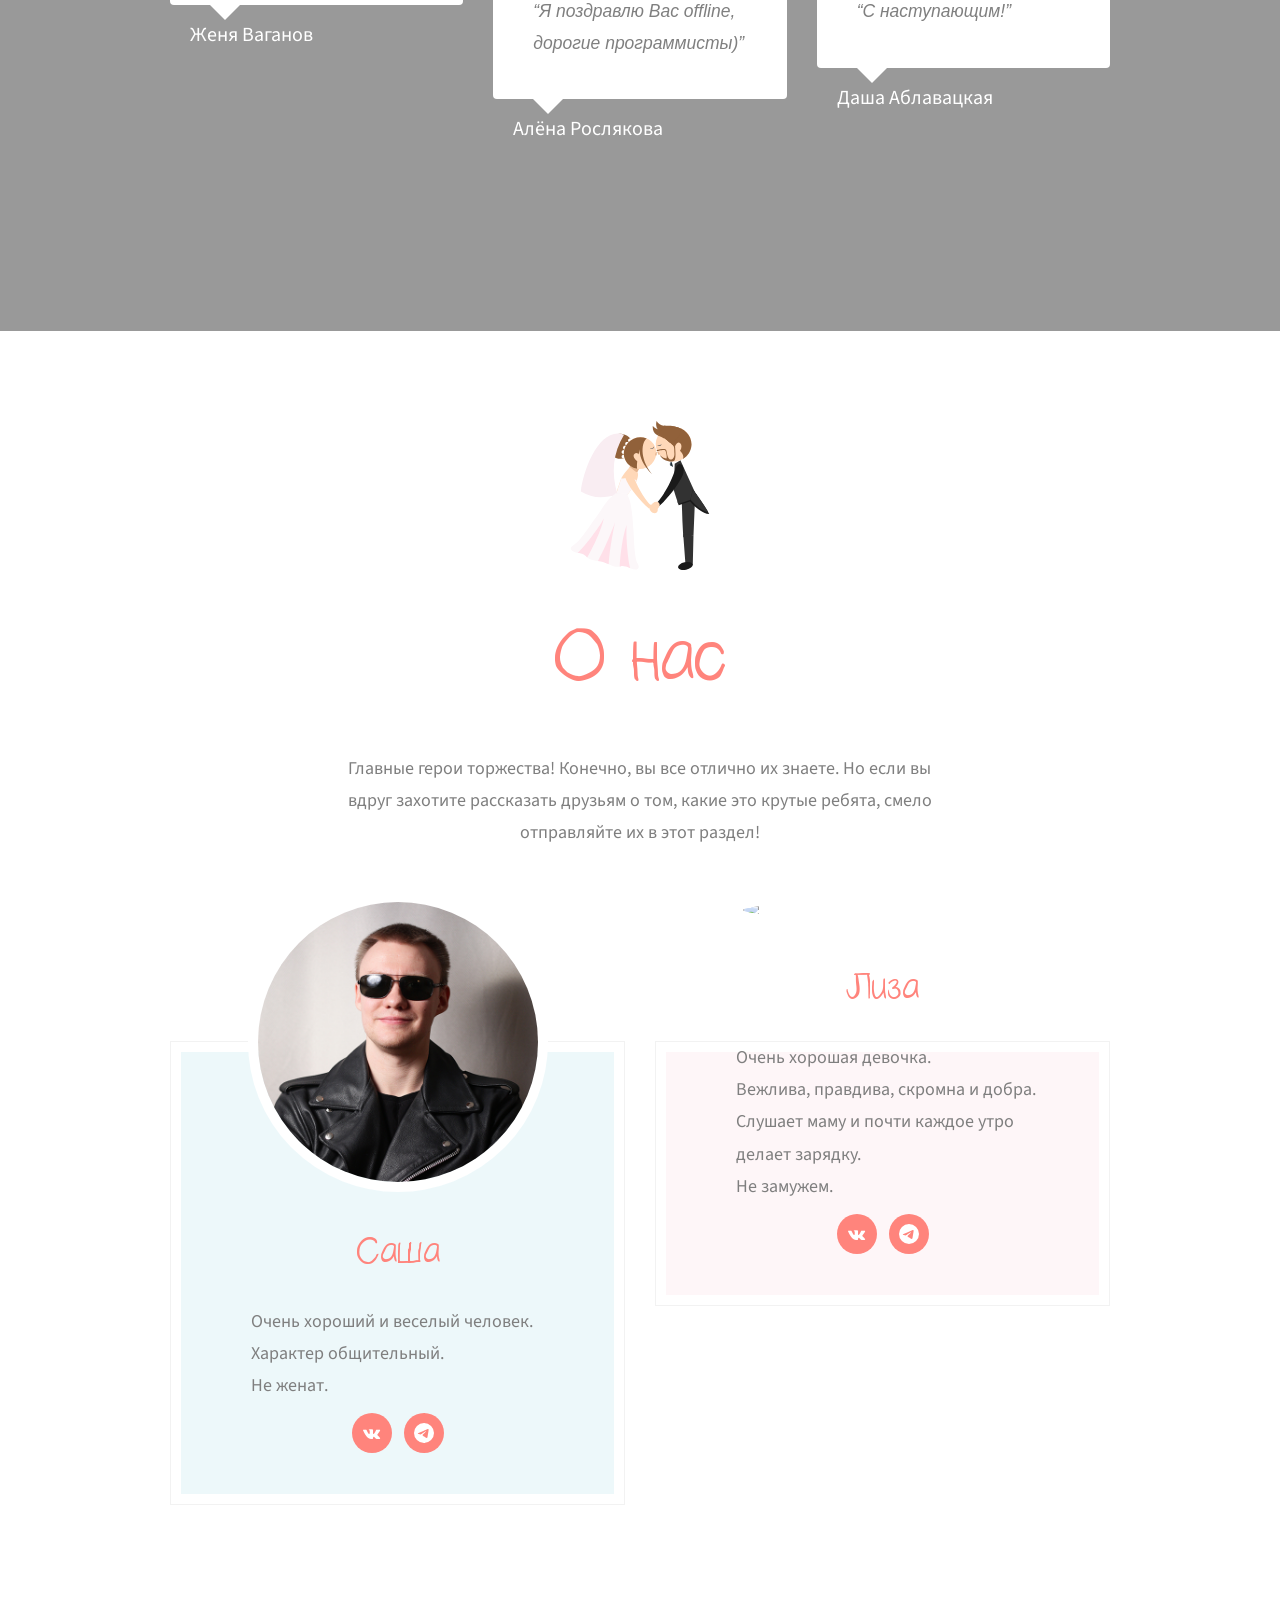
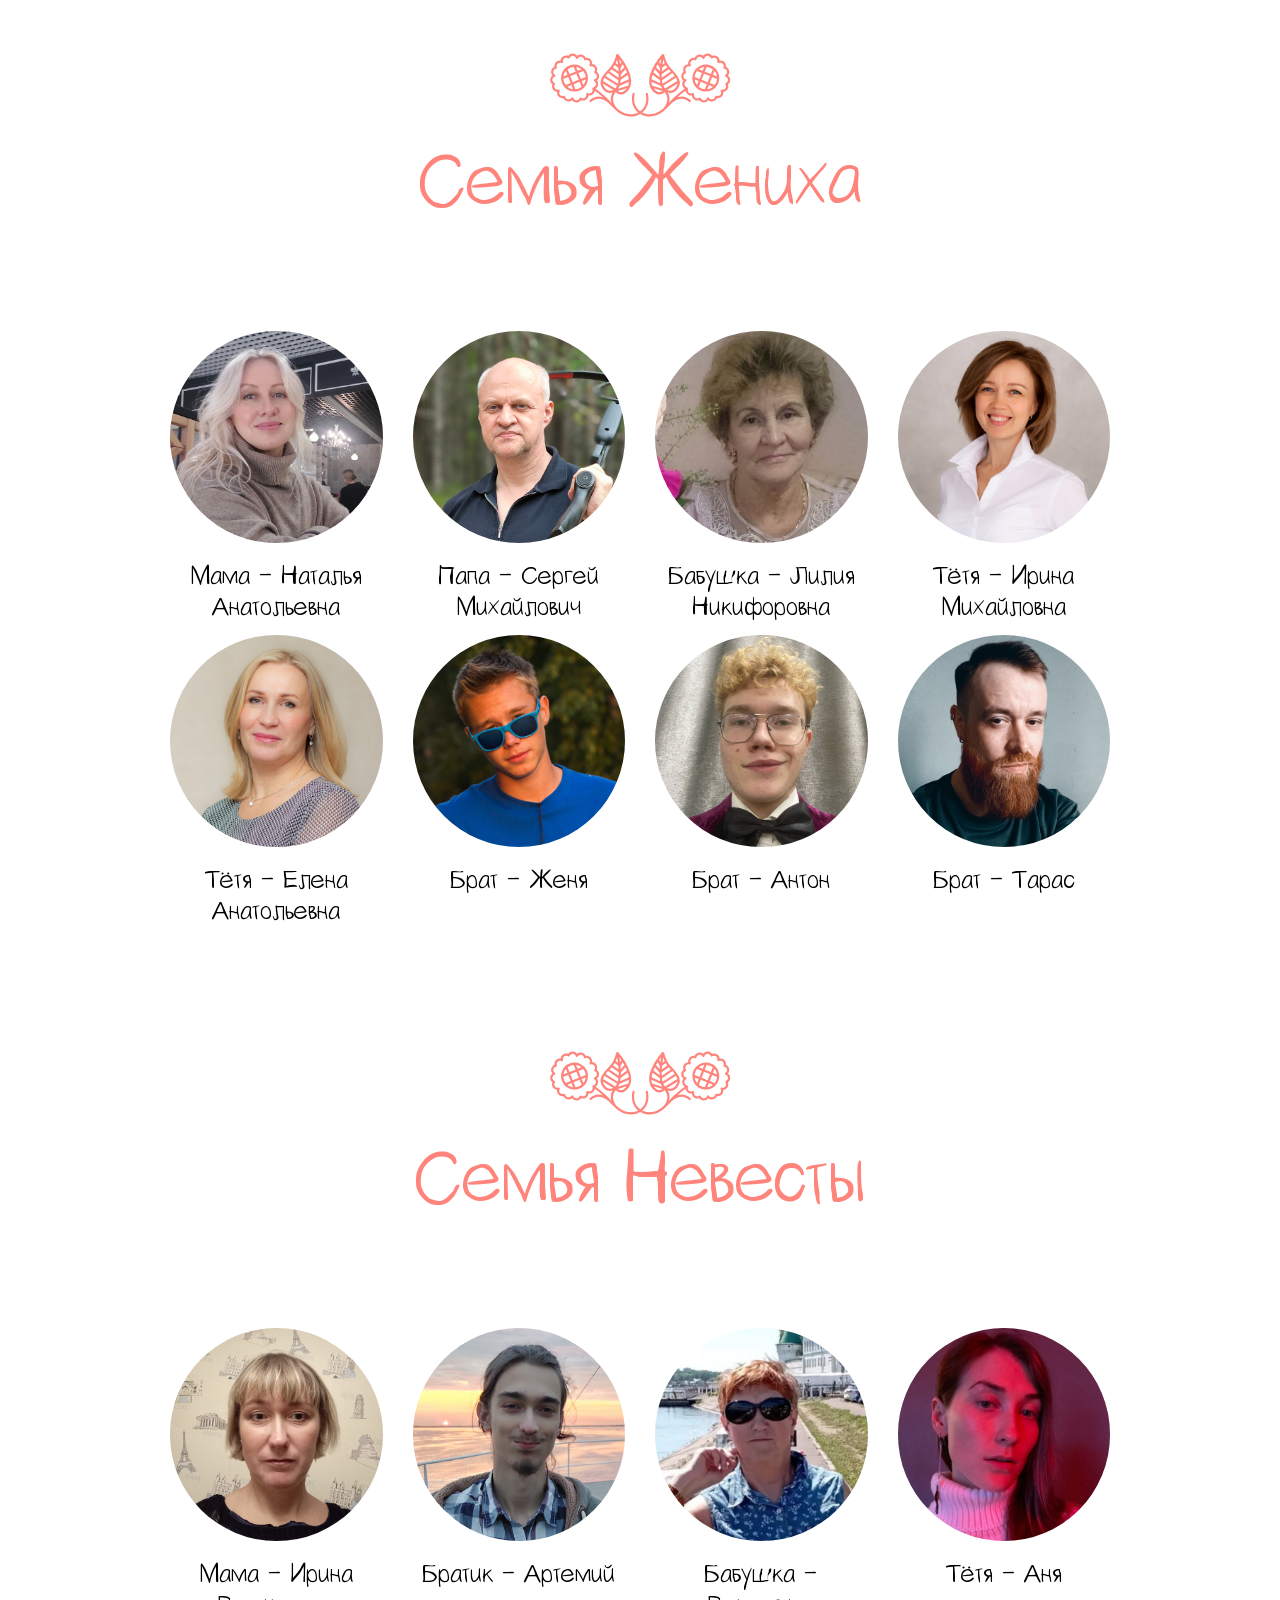
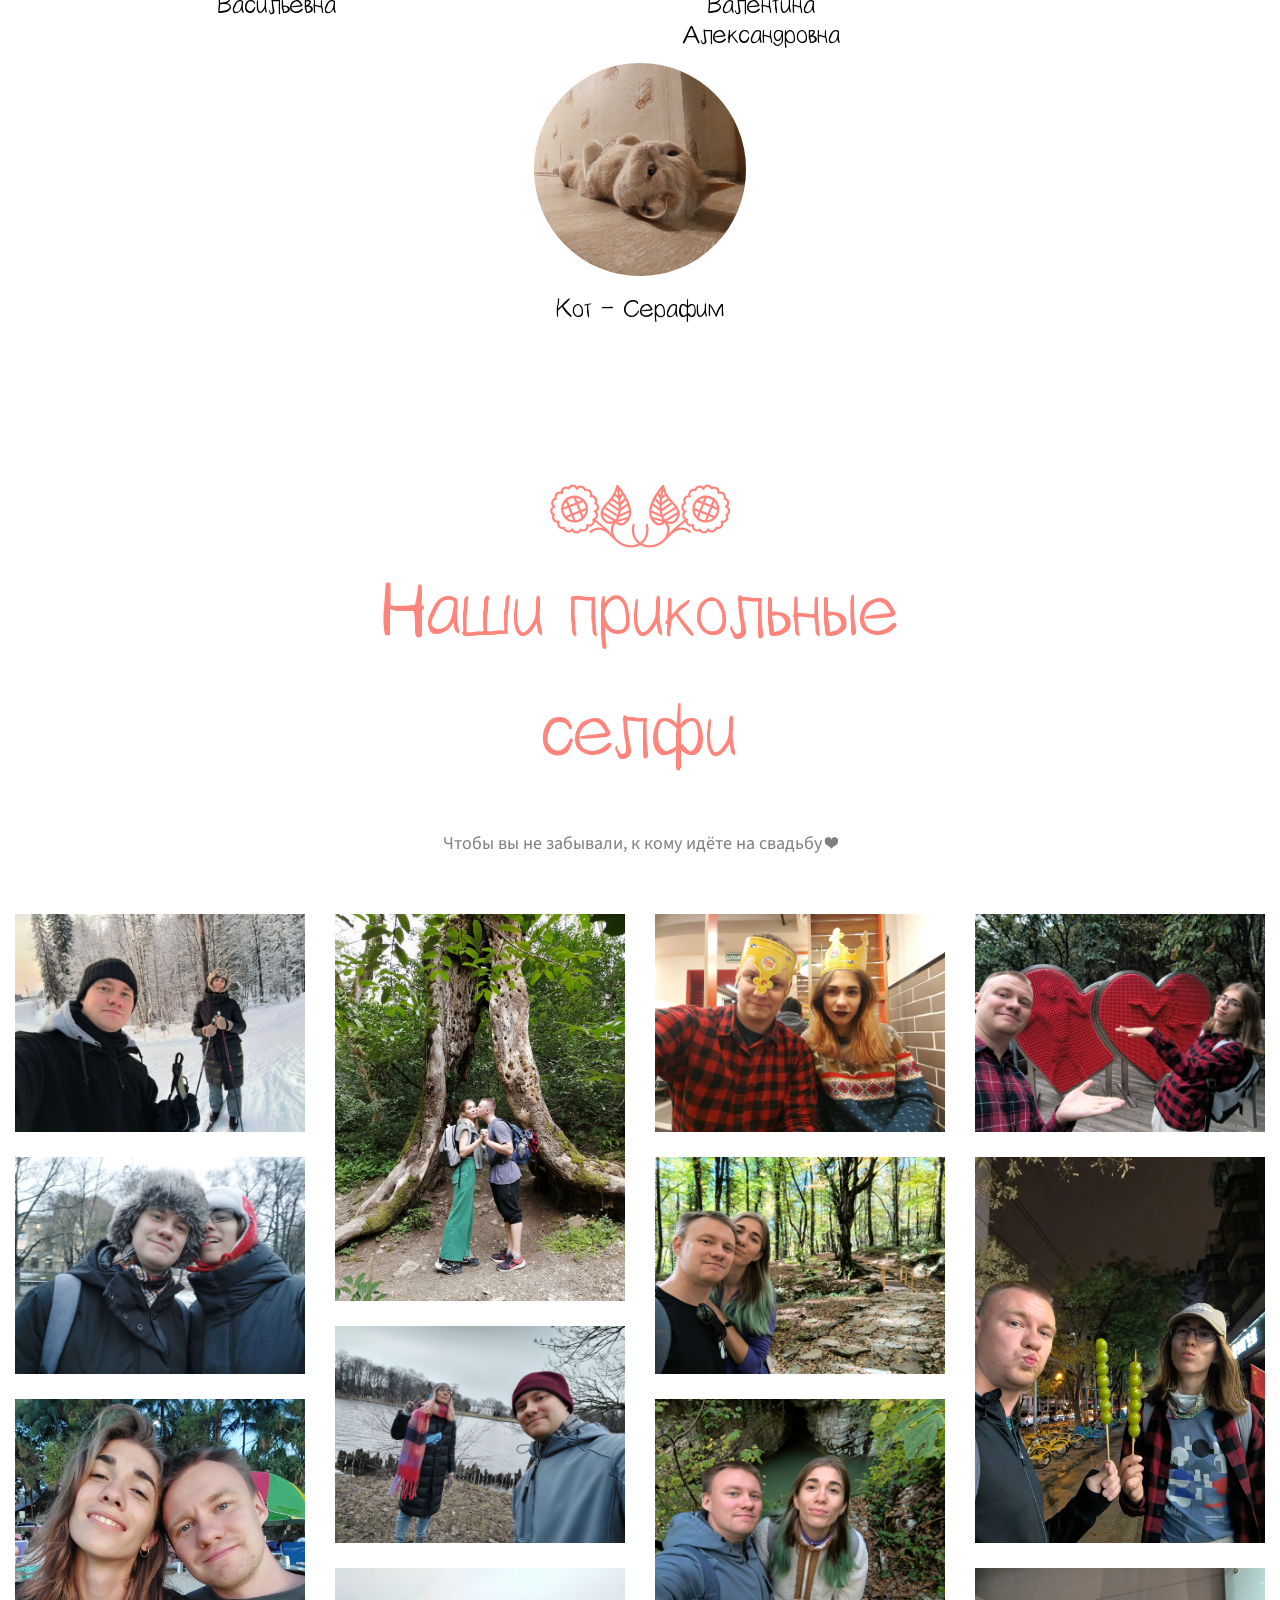
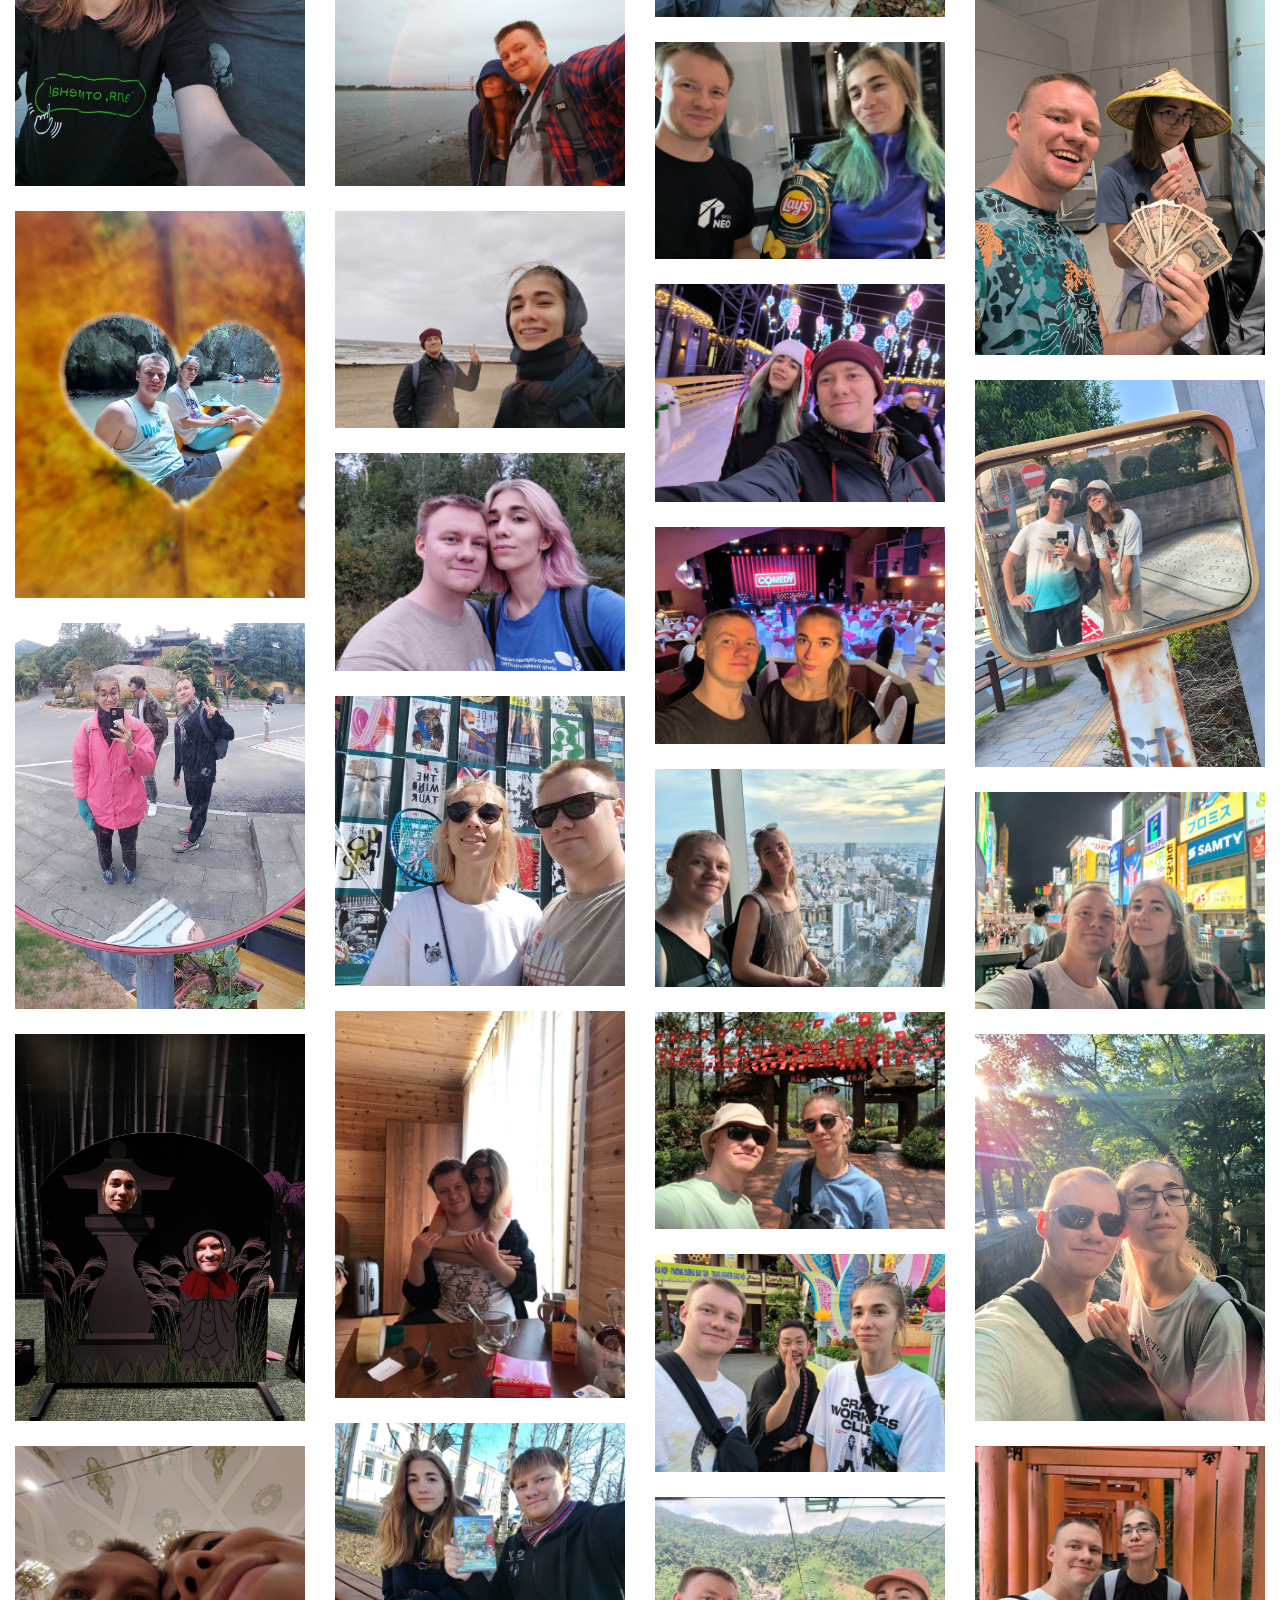
==== commit 7dd72f63: "add brat3, congradulations block" ====
--- a/index.html
+++ b/index.html
@@ -146,53 +146,6 @@
 		</div>
 	</div>
 
-	
-
-	<!-- <div id="qbootstrap-testimonials" class="qbootstrap-greetings" data-section="greetings" data-parallax="scroll" data-speed="0.5" data-image-src="images/cover_bg_1.jpg"">
-	<div class="overlay"></div>	
-		<div class="container">
-			<div class="row animate-box">
-				<div class="col-md-12 section-heading text-center svg-sm colored">
-					<img src="images/flaticon/svg/006-flower-bell-outline-design-variant-with-vines-and-leaves.svg" class="svg">
-					<h2 class="">Sweet Messages</h2>
-				</div>
-			</div>
-			<div class="row">
-				<div class="col-md-4 animate-box">
-					<div class="box-testimony ">
-						<blockquote>
-							<span class="quote"><span><i class="icon-quote-left"></i></span></span>
-							<p>&ldquo;Far far away, behind the word mountains, far from the countries Vokalia and Consonantia, there live the blind texts. Separated they live in Bookmarksgrove right at the coast of the Semantics, a large language ocean.&rdquo;</p>
-						</blockquote>
-						<p class="author">John Doe</p>
-					</div>
-					
-				</div>
-				<div class="col-md-4 animate-box">
-					<div class="box-testimony ">
-						<blockquote>
-							<span class="quote"><span><i class="icon-quote-left"></i></span></span>
-							<p>&ldquo;Far far away, behind the word mountains, far from the countries Vokalia and Consonantia, there live the blind texts.&rdquo;</p>
-						</blockquote>
-						<p class="author">John Doe</p>
-					</div>
-					
-					
-				</div>
-				<div class="col-md-4 animate-box">
-					<div class="box-testimony ">
-						<blockquote>
-							<span class="quote"><span><i class="icon-quote-left"></i></span></span>
-							<p>&ldquo;Far far away, behind the word mountains, far from the countries Vokalia and Consonantia, there live the blind texts. Separated they live in Bookmarksgrove right at the coast of the Semantics, a large language ocean.&rdquo;</p>
-						</blockquote>
-						<p class="author">John Doe</p>
-					</div>
-					
-				</div>
-			</div>
-		</div>
-	</div> -->
-
 	<div id="qbootstrap-when-where" style="padding-top:0" data-section="when-where">
 		<div class="container">
 			<div class="row animate-box">
@@ -507,6 +460,113 @@
 			</div>
 		</div>
 	</div>
+
+	<div id="qbootstrap-testimonials" class="qbootstrap-greetings" data-section="greetings" data-parallax="scroll" data-speed="0.5" data-image-src="images/cover_bg_3.jpg">
+		<div class="overlay"></div>	
+			<div class="container">
+				<div class="row animate-box">
+					<div class="col-md-12 section-heading text-center svg-sm colored">
+						<img src="images/flaticon/svg/006-flower-bell-outline-design-variant-with-vines-and-leaves.svg" class="svg">
+						<h2 class="">Ваши поздравления ❤️</h2>
+					</div>
+				</div>
+				<div class="row">
+					<div class="col-md-4 animate-box">
+						<div class="box-testimony">
+							<blockquote>
+								<span class="quote"><span><i class="icon-quote-left"></i></span></span>
+								<p>&ldquo;Поздравляю, рада разделить с вами такое важное событие!&rdquo;</p>
+							</blockquote>
+							<p class="author">Наталья Хвостова</p>
+						</div>
+						<div class="box-testimony">
+							<blockquote>
+								<span class="quote"><span><i class="icon-quote-left"></i></span></span>
+								<p>&ldquo;Очень за вас Рада❤️&rdquo;</p>
+							</blockquote>
+							<p class="author">Елена Ваганова</p>
+						</div>	
+						<div class="box-testimony">
+							<blockquote>
+								<span class="quote"><span><i class="icon-quote-left"></i></span></span>
+								<p>&ldquo;С новым годом!!!!!!!!!!&rdquo;</p>
+							</blockquote>
+							<p class="author">Артемий Прокопенко</p>
+						</div>	
+						<div class="box-testimony">
+							<blockquote>
+								<span class="quote"><span><i class="icon-quote-left"></i></span></span>
+								<p>&ldquo;Ребятки, самое главное, чтобы вы были счастливы и здоровы❤️ все остальное дело наживное и варьируемое, крепкой вам любви и взаимопонимания &rdquo;</p>
+							</blockquote>
+							<p class="author">Женя Ваганов</p>
+						</div>
+					</div>
+					<div class="col-md-4 animate-box">
+						<div class="box-testimony">
+							<blockquote>
+								<span class="quote"><span><i class="icon-quote-left"></i></span></span>
+								<p>&ldquo;Поздравляю Вас очень-очень-очень. Желаю, чтобы бы Ваша связь и Ваше счастье стали еще более связанными и счастливыми) 
+									Теперь буду гулять не просто с Сашей и Лизой, а с четой Хвостовых! Так по взрослому!&rdquo;</p>
+							</blockquote>
+							<p class="author">Ксюша Белянина</p>
+						</div>
+						<div class="box-testimony">
+							<blockquote>
+								<span class="quote"><span><i class="icon-quote-left"></i></span></span>
+								<p>&ldquo;Поздравляю ребята, очень жду июля!!!&rdquo;</p>
+							</blockquote>
+							<p class="author">Маша Сорокина</p>
+						</div>
+						<div class="box-testimony">
+							<blockquote>
+								<span class="quote"><span><i class="icon-quote-left"></i></span></span>
+								<p>&ldquo;Целую! Мяу!&rdquo;</p>
+							</blockquote>
+							<p class="author">Серафим Прокопенко</p>
+						</div>
+						<div class="box-testimony">
+							<blockquote>
+								<span class="quote"><span><i class="icon-quote-left"></i></span></span>
+								<p>&ldquo;Я поздравлю Вас offline, дорогие программисты)&rdquo;</p>
+							</blockquote>
+							<p class="author">Алёна Рослякова</p>
+						</div>
+					</div>
+					<div class="col-md-4 animate-box">
+						<div class="box-testimony">
+							<blockquote>
+								<span class="quote"><span><i class="icon-quote-left"></i></span></span>
+								<p>&ldquo;Поздравляем, придём на все мероприятия, будем аццки тусить!)&rdquo;</p>
+							</blockquote>
+							<p class="author">Дима Вавулин</p>
+						</div>	
+						<div class="box-testimony">
+							<blockquote>
+								<span class="quote"><span><i class="icon-quote-left"></i></span></span>
+								<p>&ldquo;Поздравляю! Желаю вам любви, терпения и мудрости вовремя соглашаться друг с другом, даже если никто не понял, кто был прав :)&rdquo;</p>
+							</blockquote>
+							<p class="author">Вика Вавулина</p>
+						</div>	
+						<div class="box-testimony">
+							<blockquote>
+								<span class="quote"><span><i class="icon-quote-left"></i></span></span>
+								<p>&ldquo;С почти почти вот вот чуть чуть наступающим!!!&rdquo;</p>
+							</blockquote>
+							<p class="author">Олег Аблавацкий</p>
+						</div>	
+						<div class="box-testimony">
+							<blockquote>
+								<span class="quote"><span><i class="icon-quote-left"></i></span></span>
+								<p>&ldquo;С наступающим!&rdquo;</p>
+							</blockquote>
+							<p class="author">Даша Аблавацкая</p>
+						</div>	
+					</div>
+				</div>
+			</div>
+		</div>
+	</div>
+
 	<div id="qbootstrap-groom-bride" data-section="groom-bride">
 		<div class="container">
 			<div class="row animate-box">
@@ -690,6 +750,12 @@
 					<div class="groom-men">
 						<img src="images/sasha_relatives/brat12.jpg" class="img-responsive">
 						<h3>Брат — Антон</h3>
+					</div>
+				</div>
+				<div class="col-md-3 text-center animate-box">
+					<div class="groom-men">
+						<img src="images/sasha_relatives/brat3.jpg" class="img-responsive">
+						<h3>Брат — Тарас</h3>
 					</div>
 				</div>
 			</div>
--- a/css/style.css
+++ b/css/style.css
@@ -1048,6 +1048,7 @@
   fill: #fff;
 }
 #qbootstrap-testimonials .box-testimony {
+  width: 100%;
   margin-bottom: 2em;
   float: left;
 }
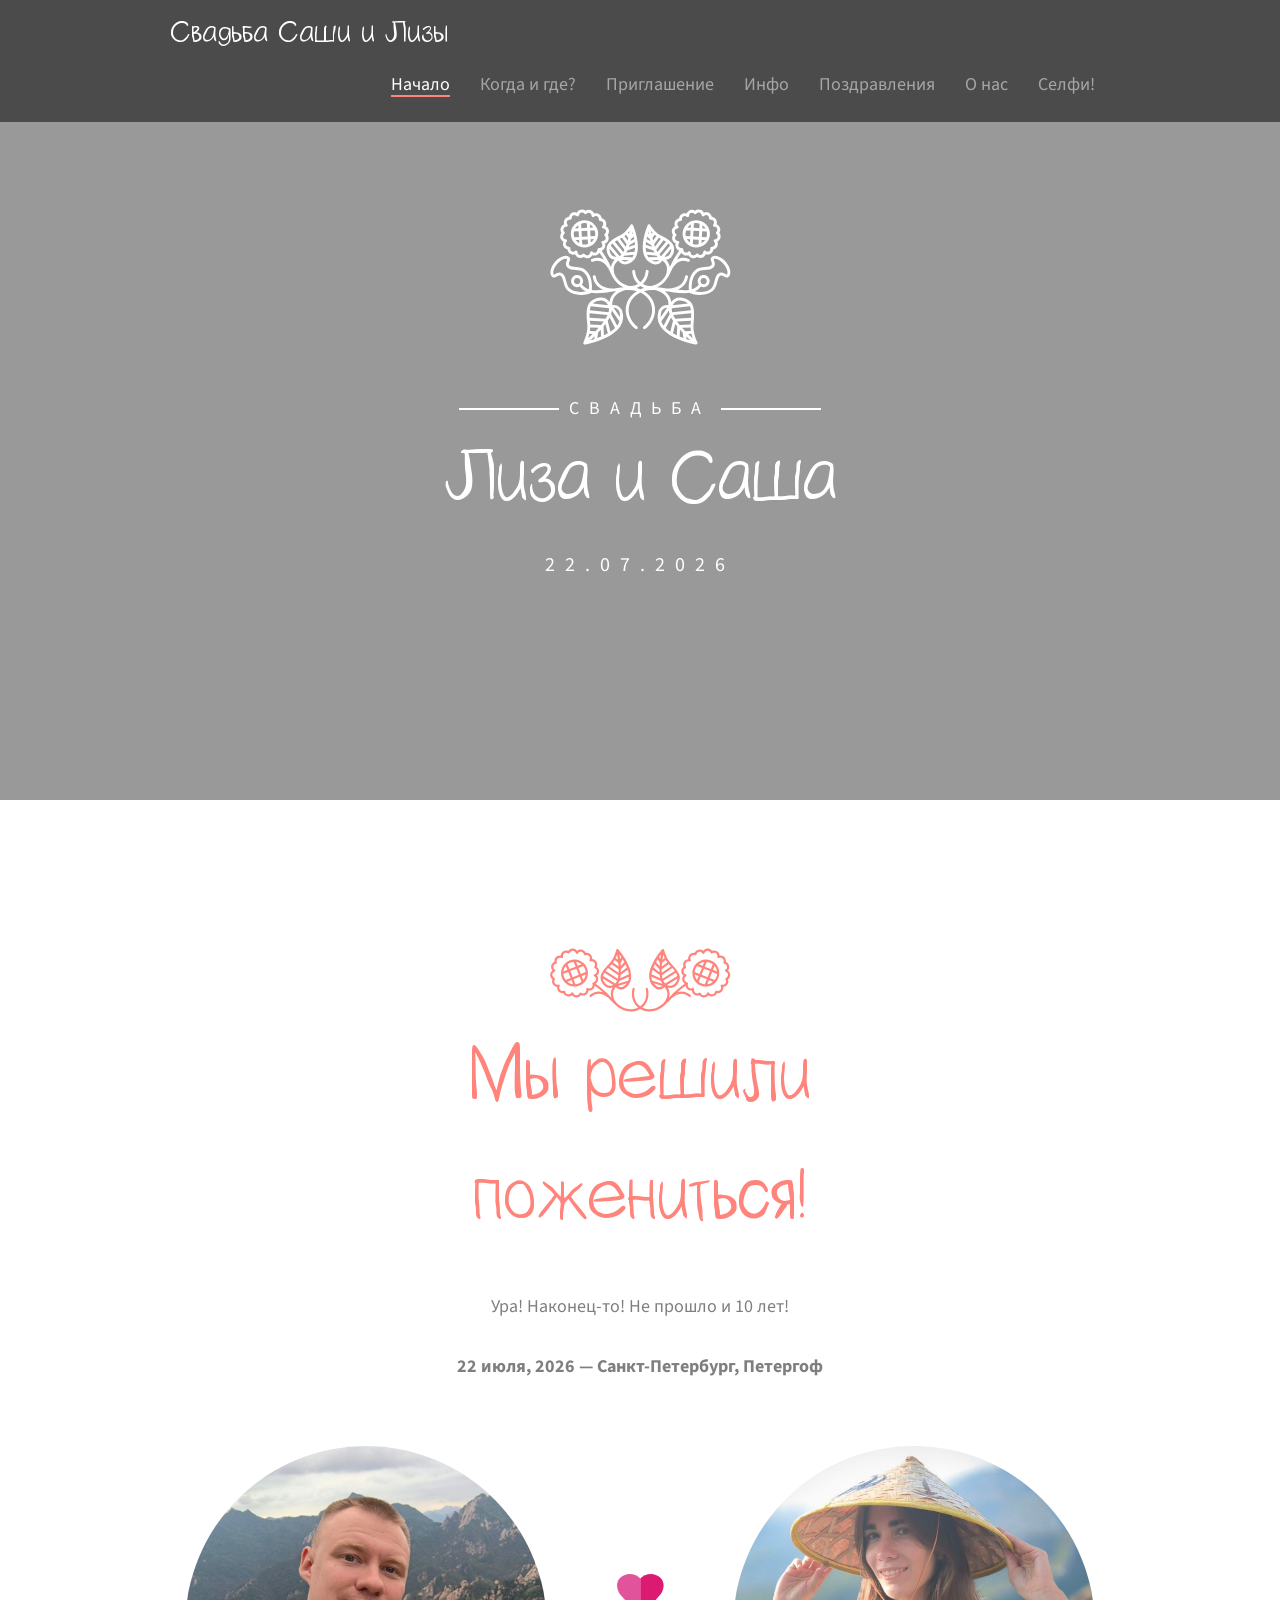
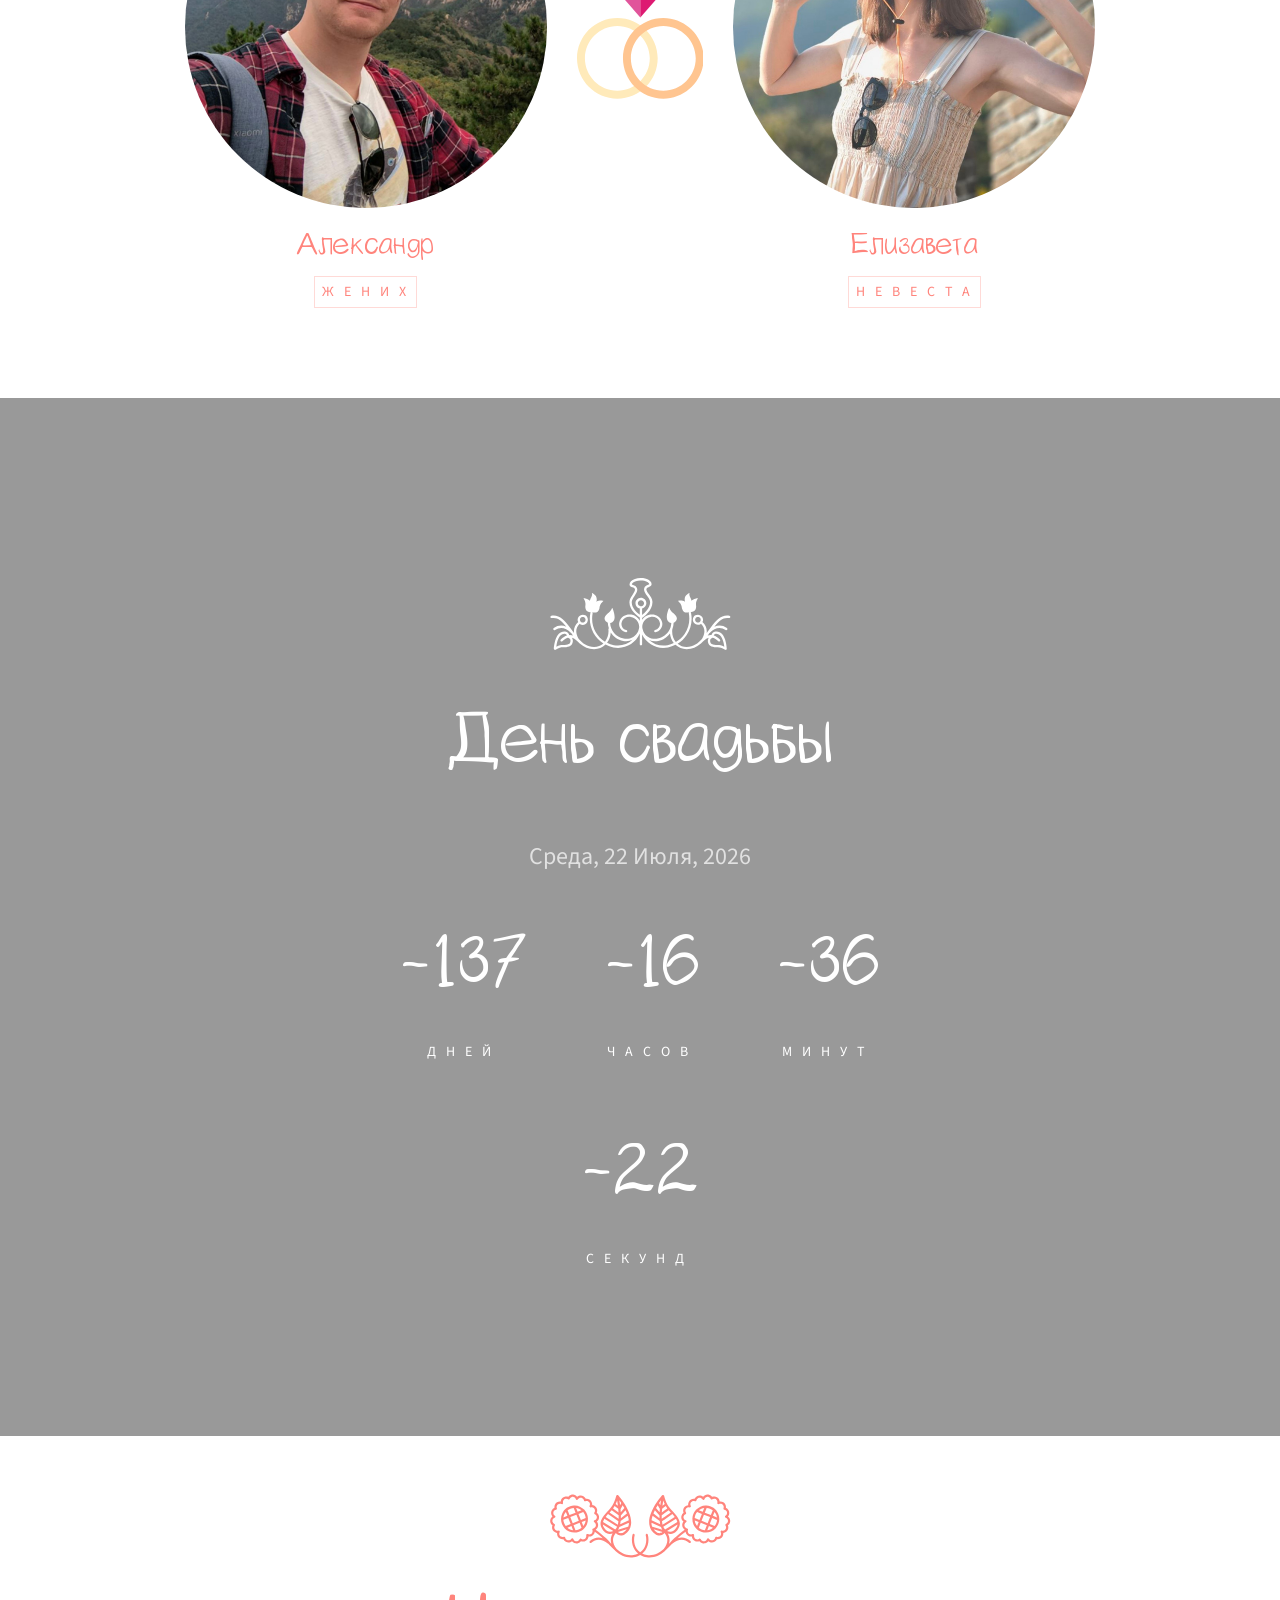
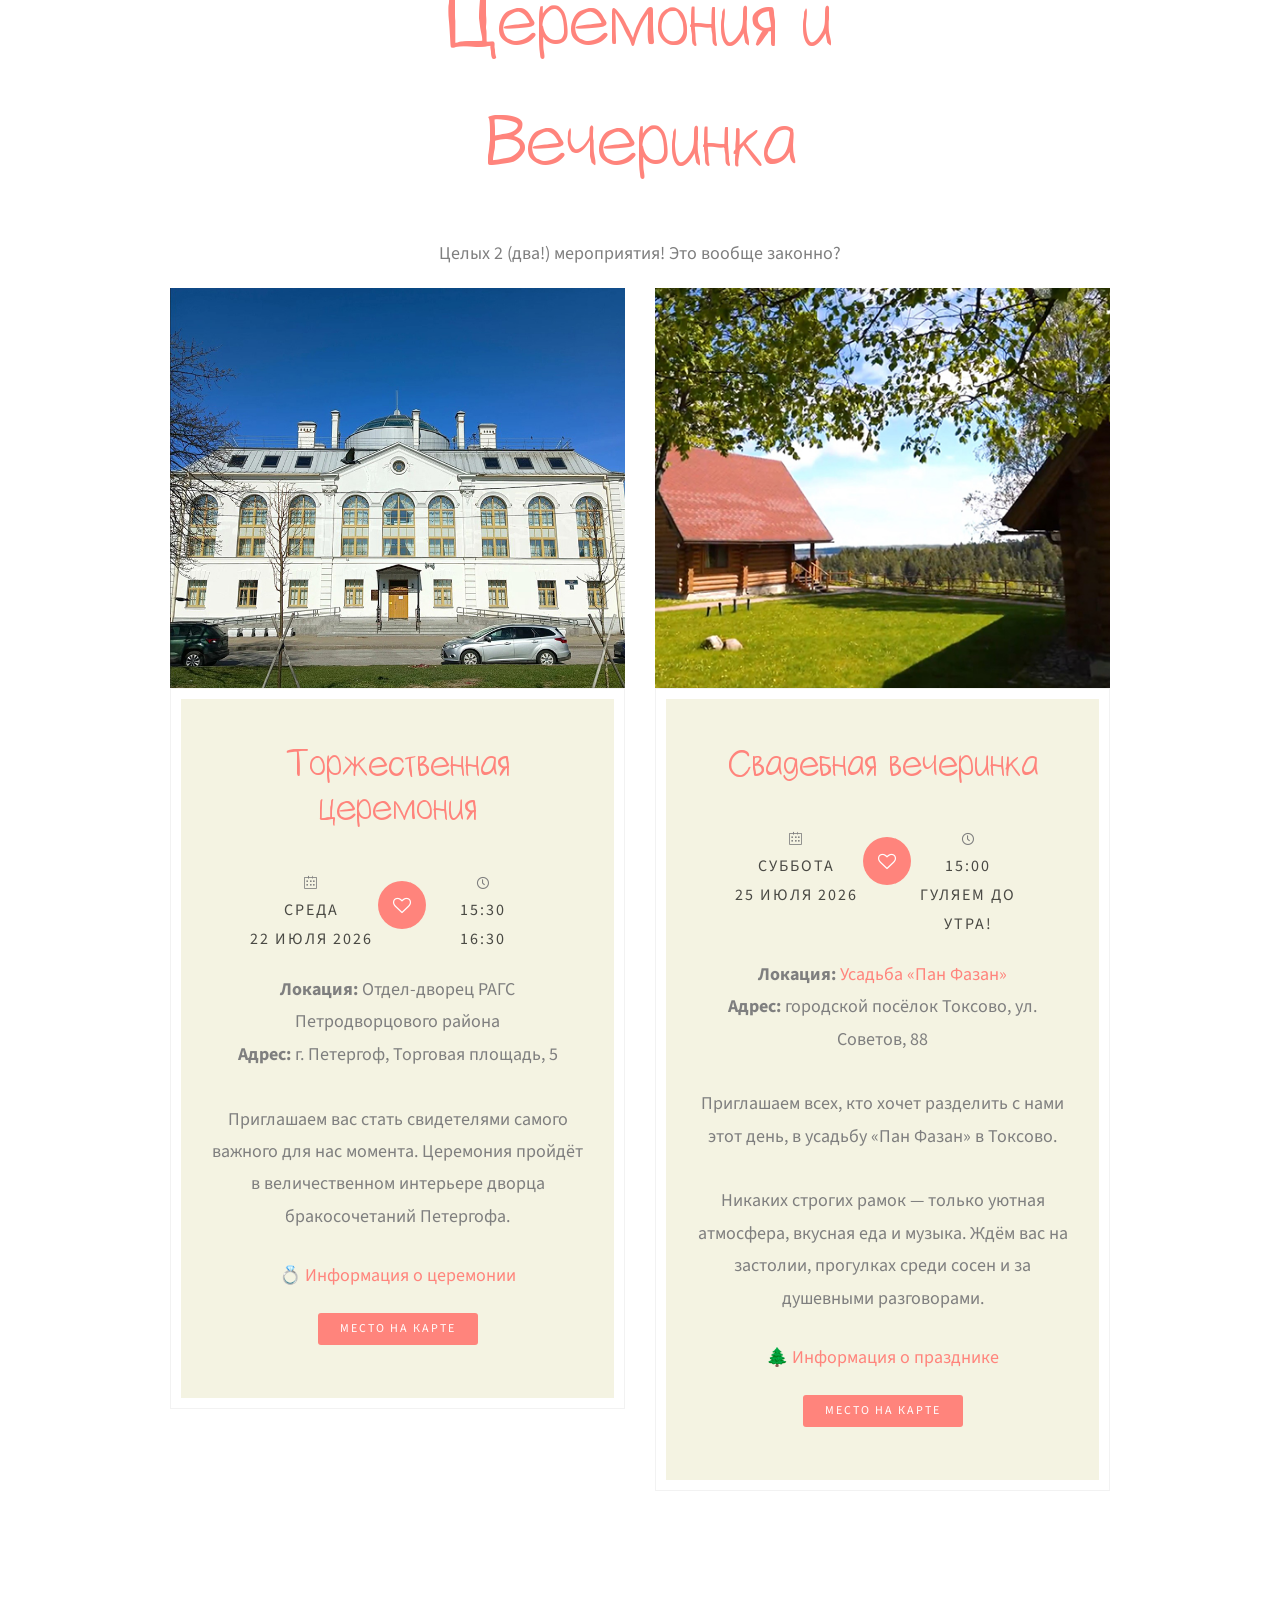
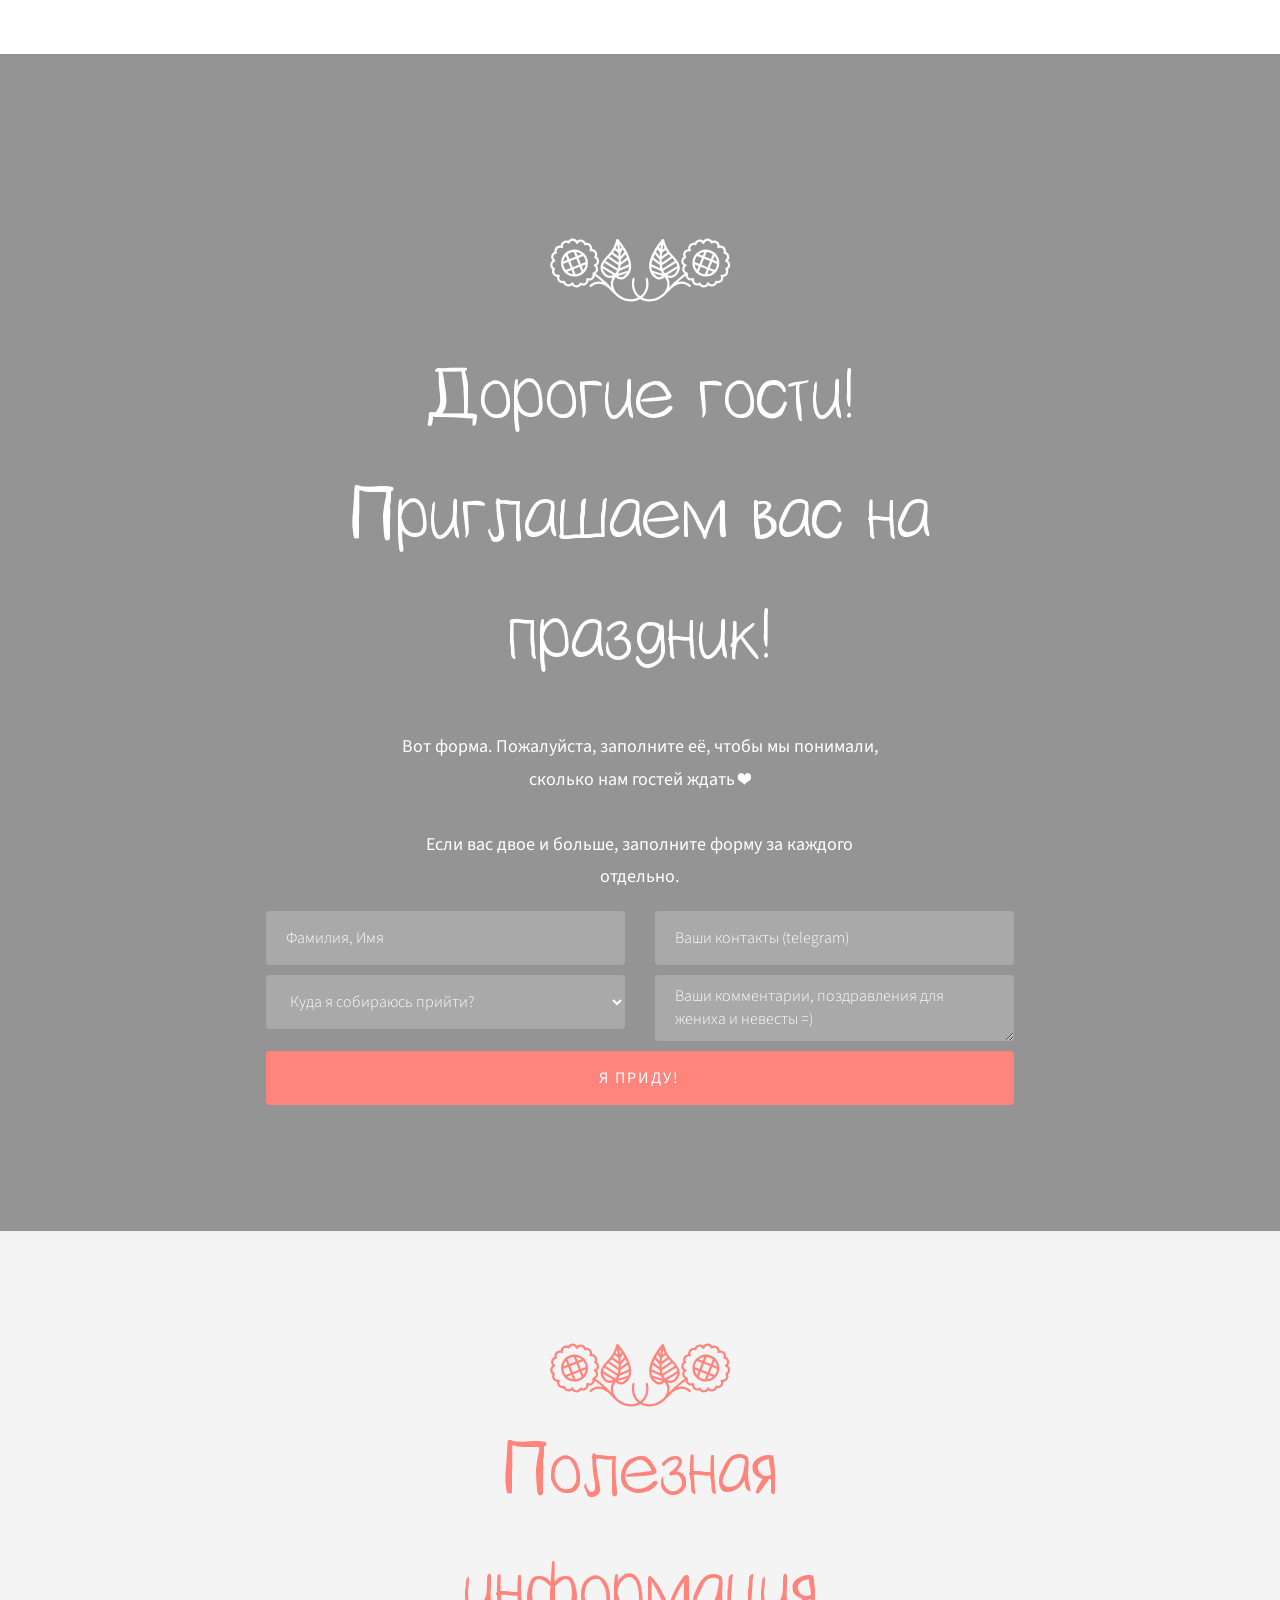
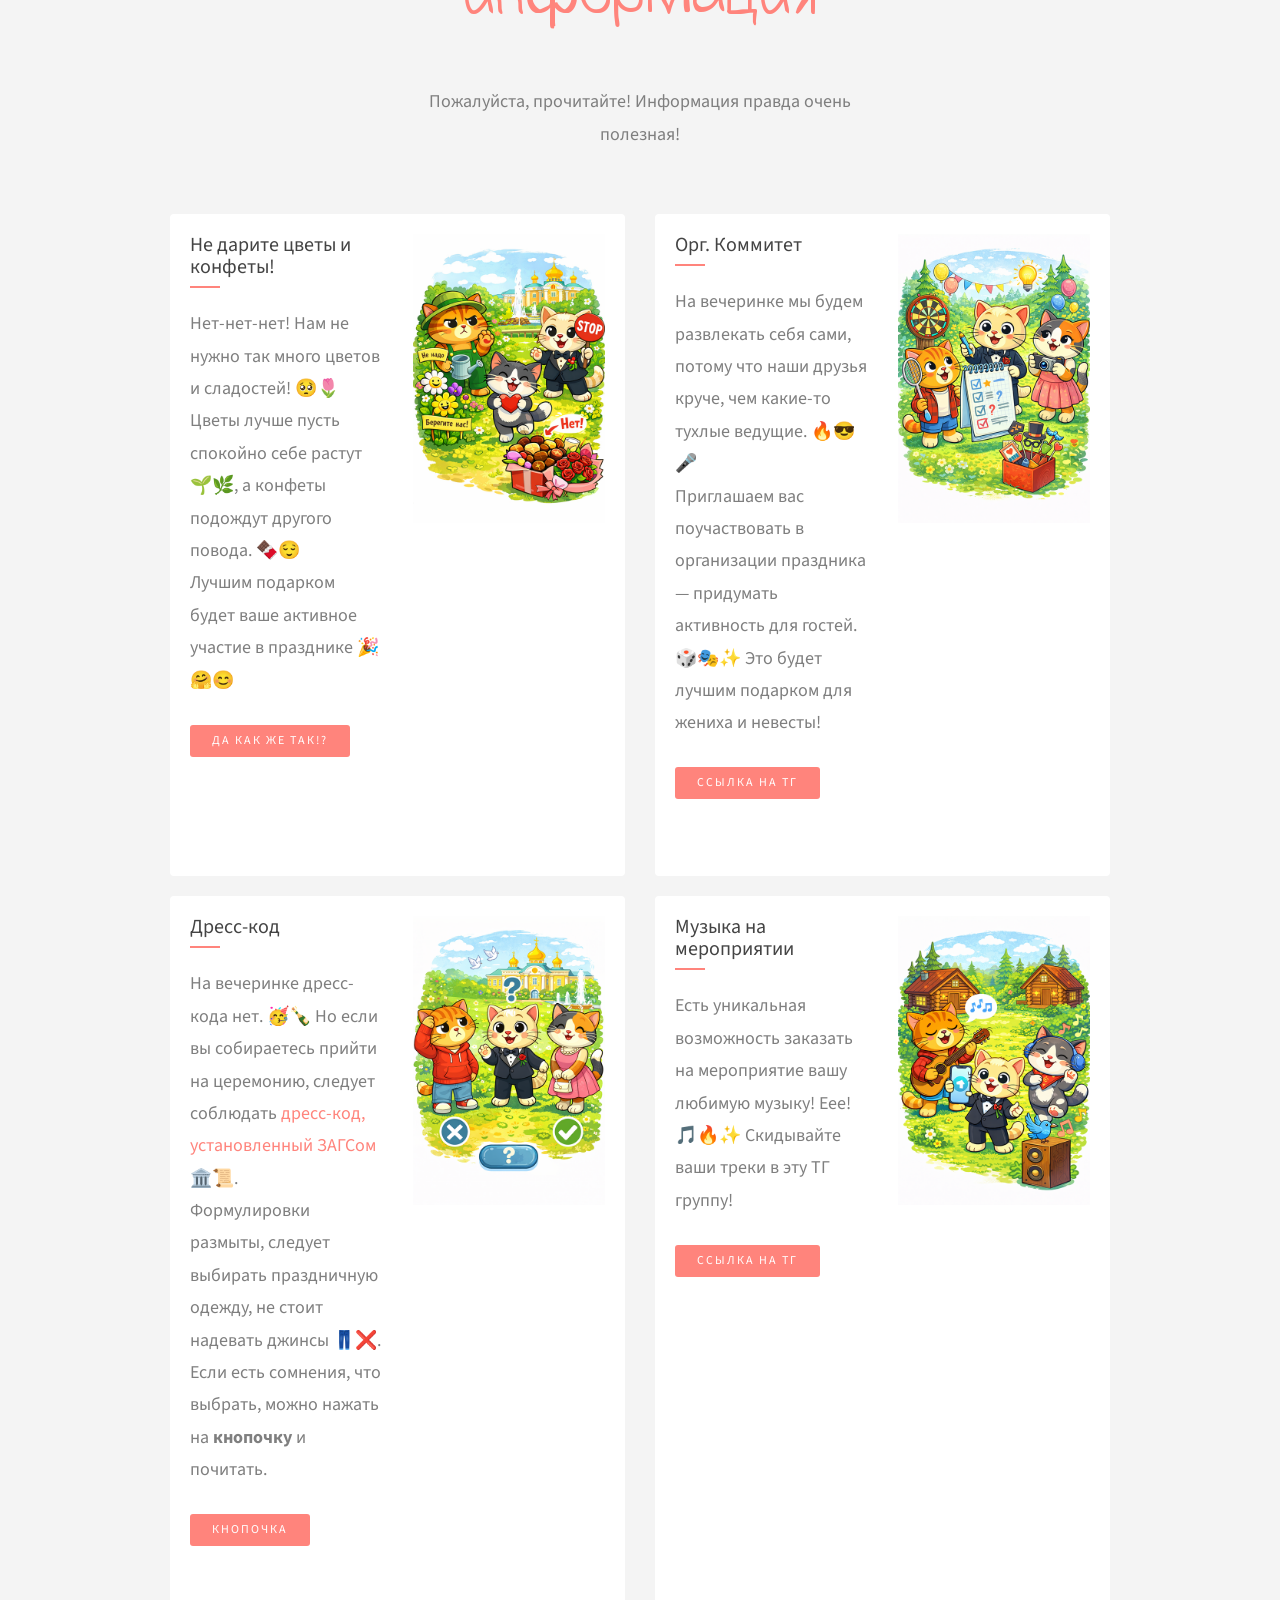
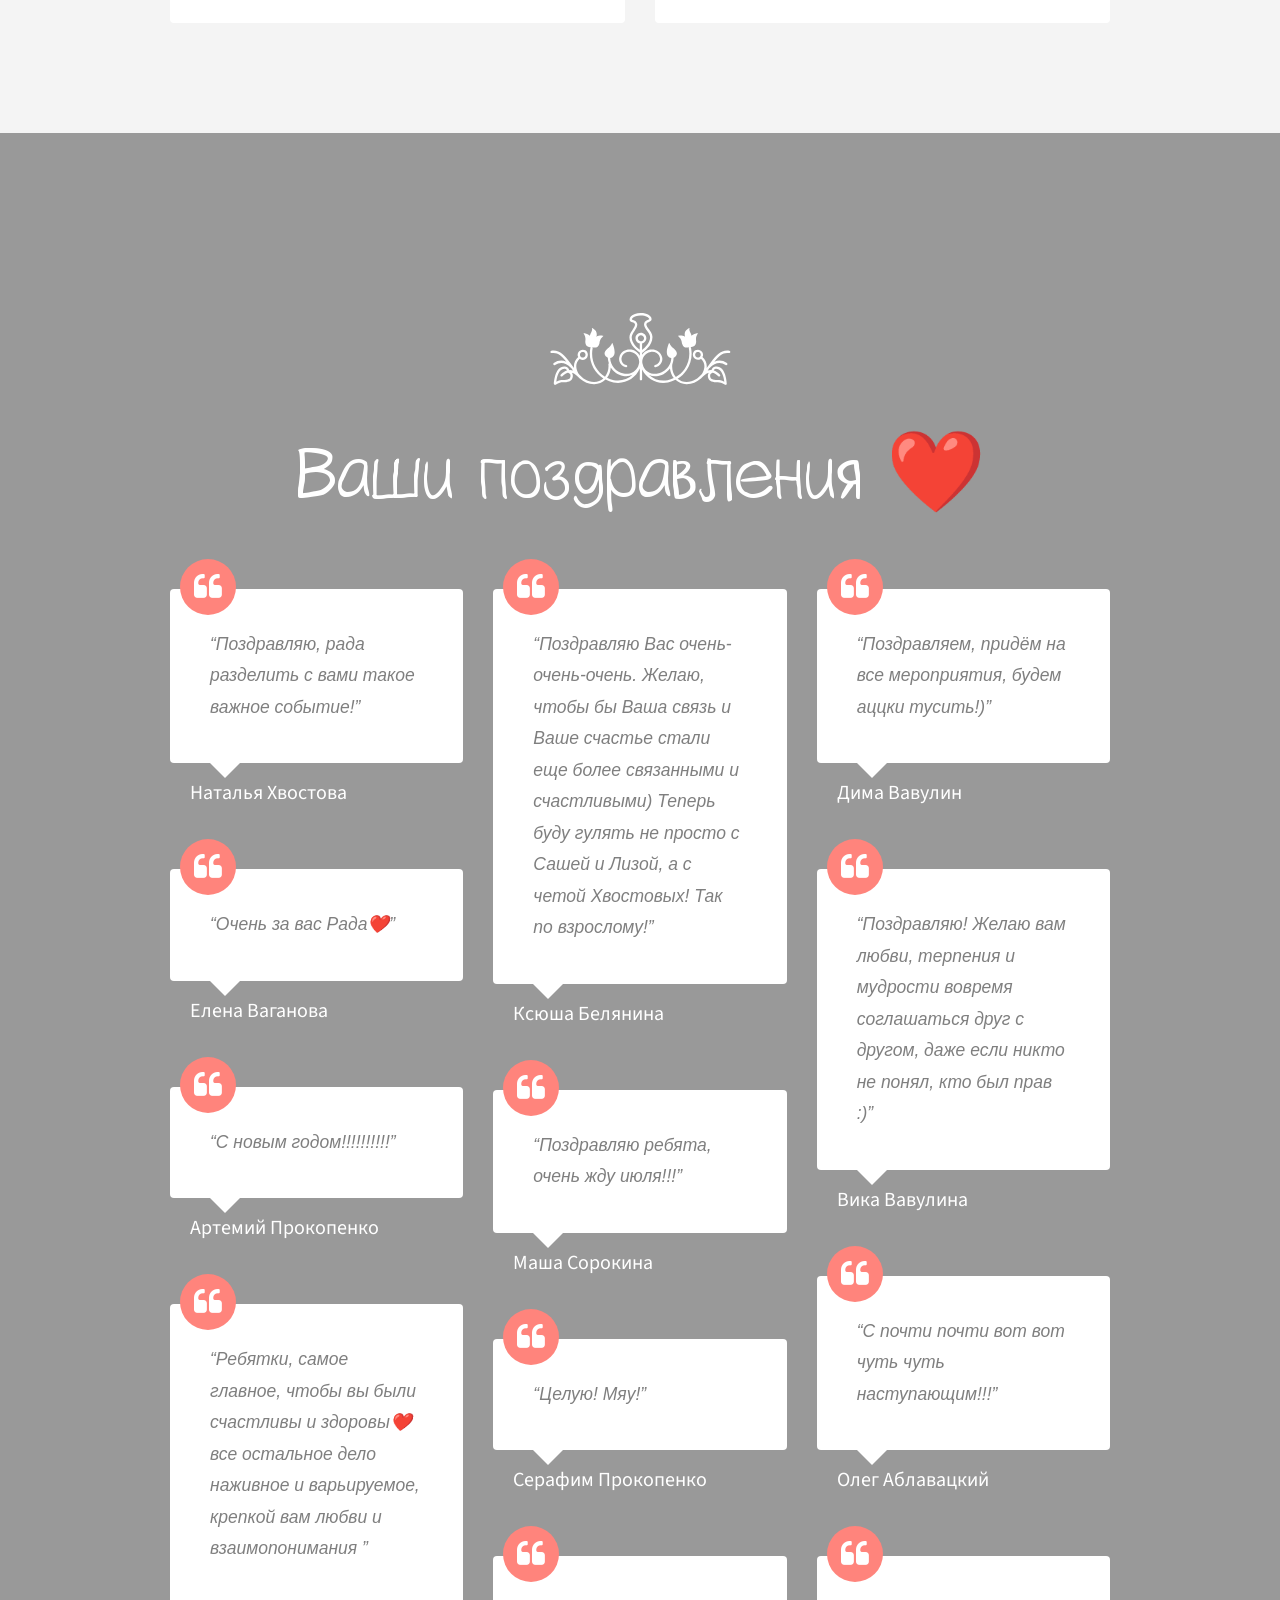
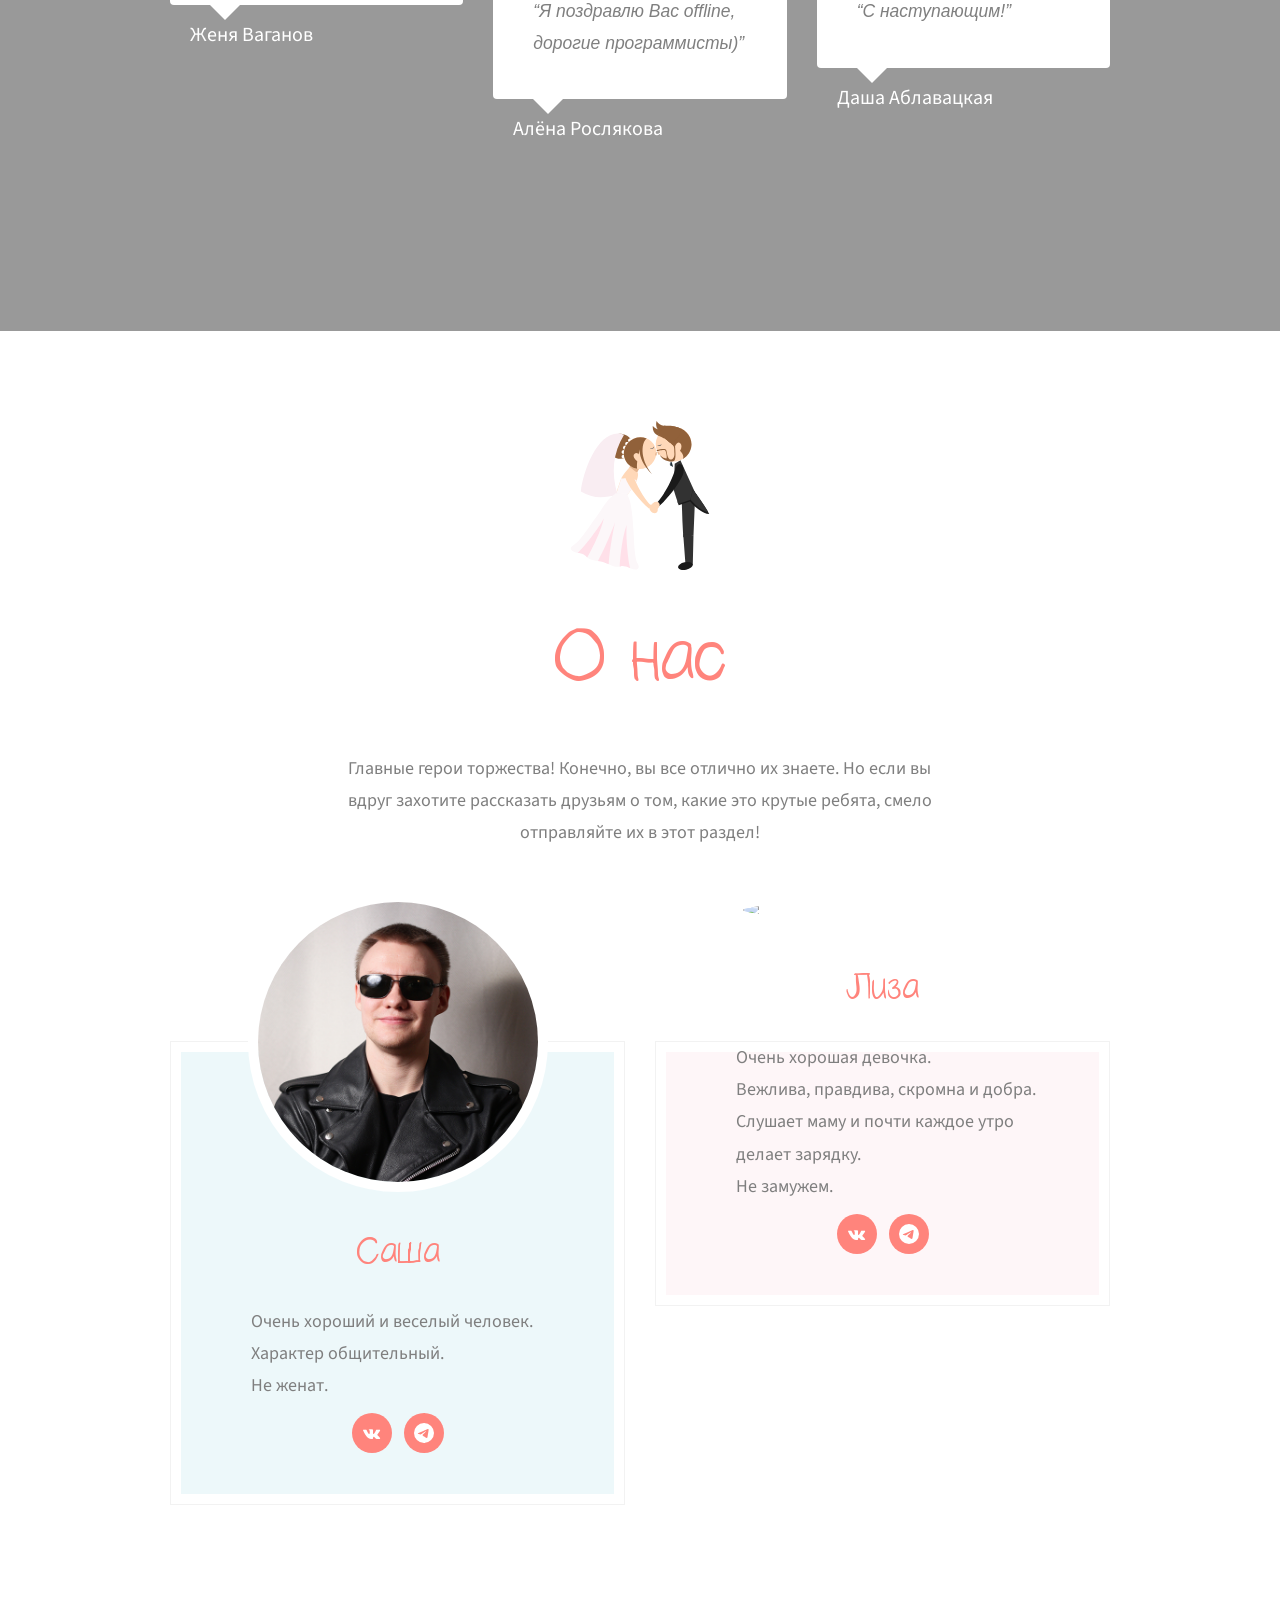
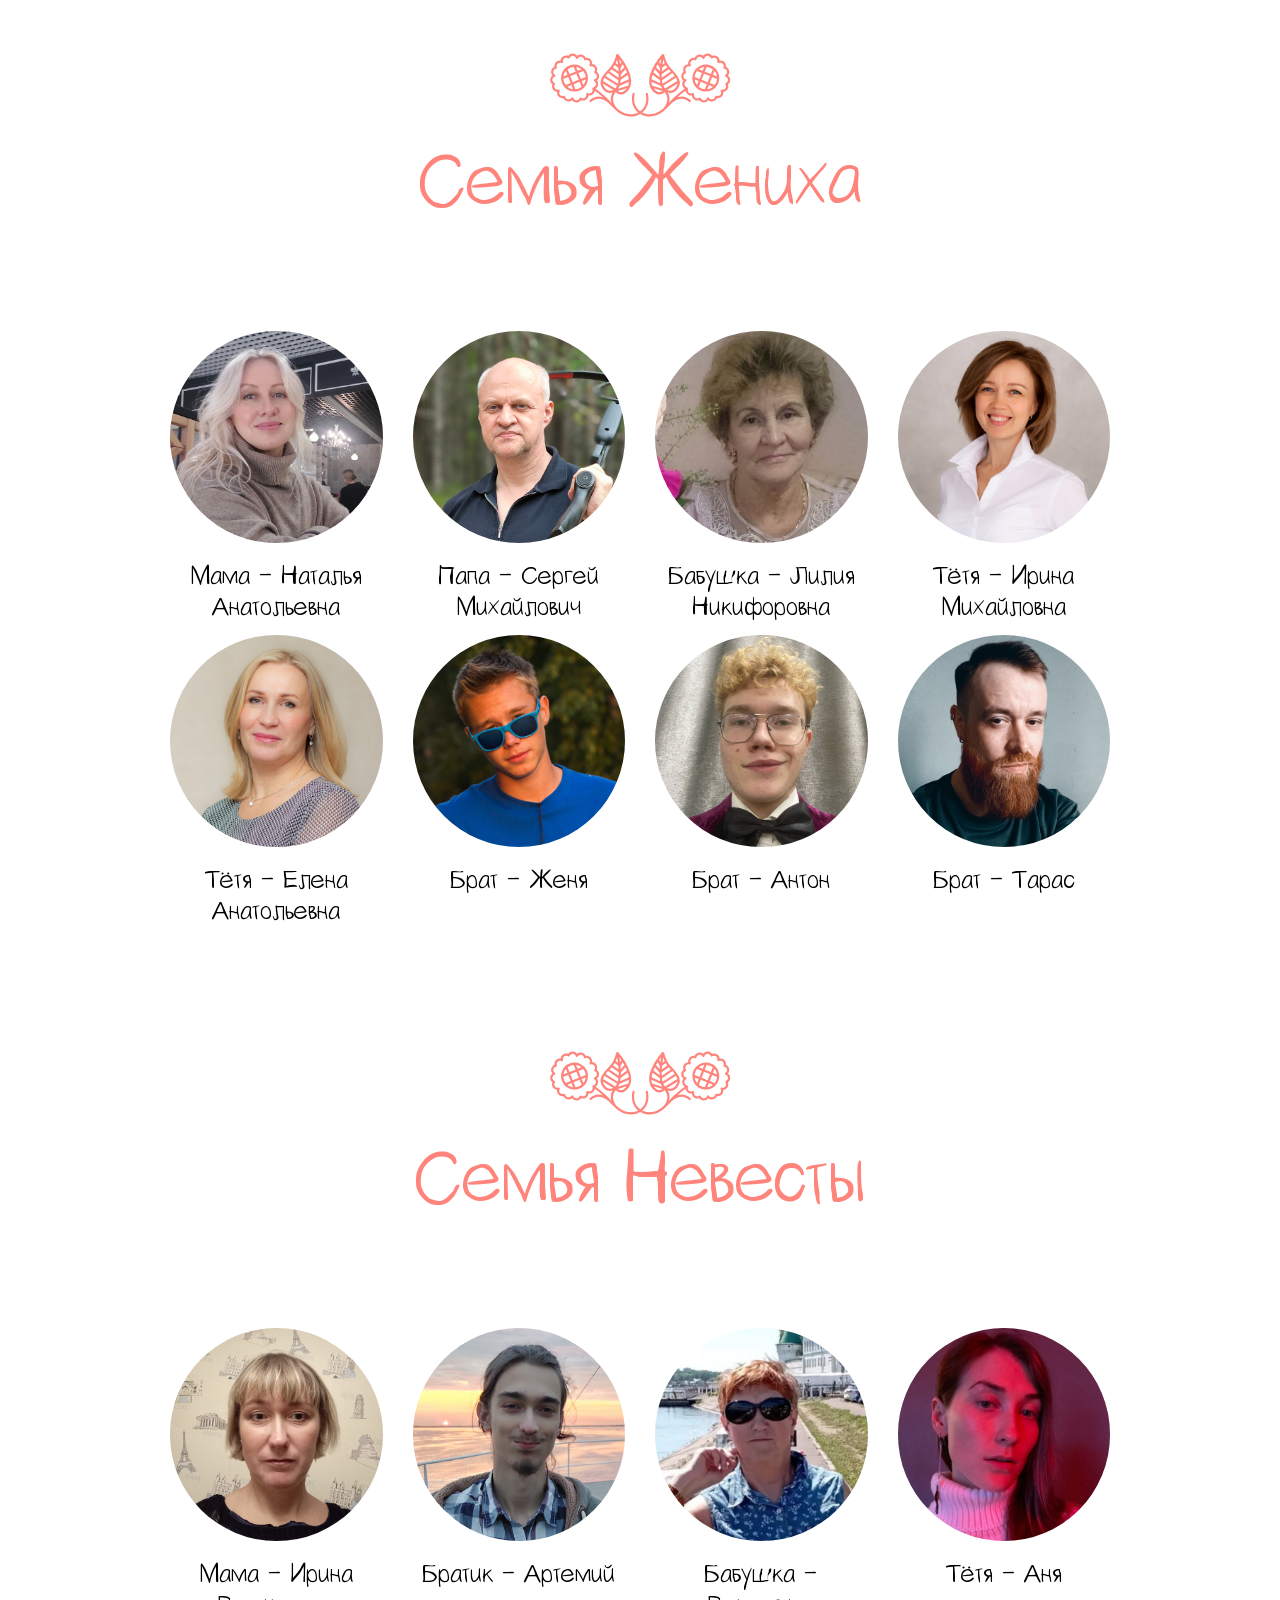
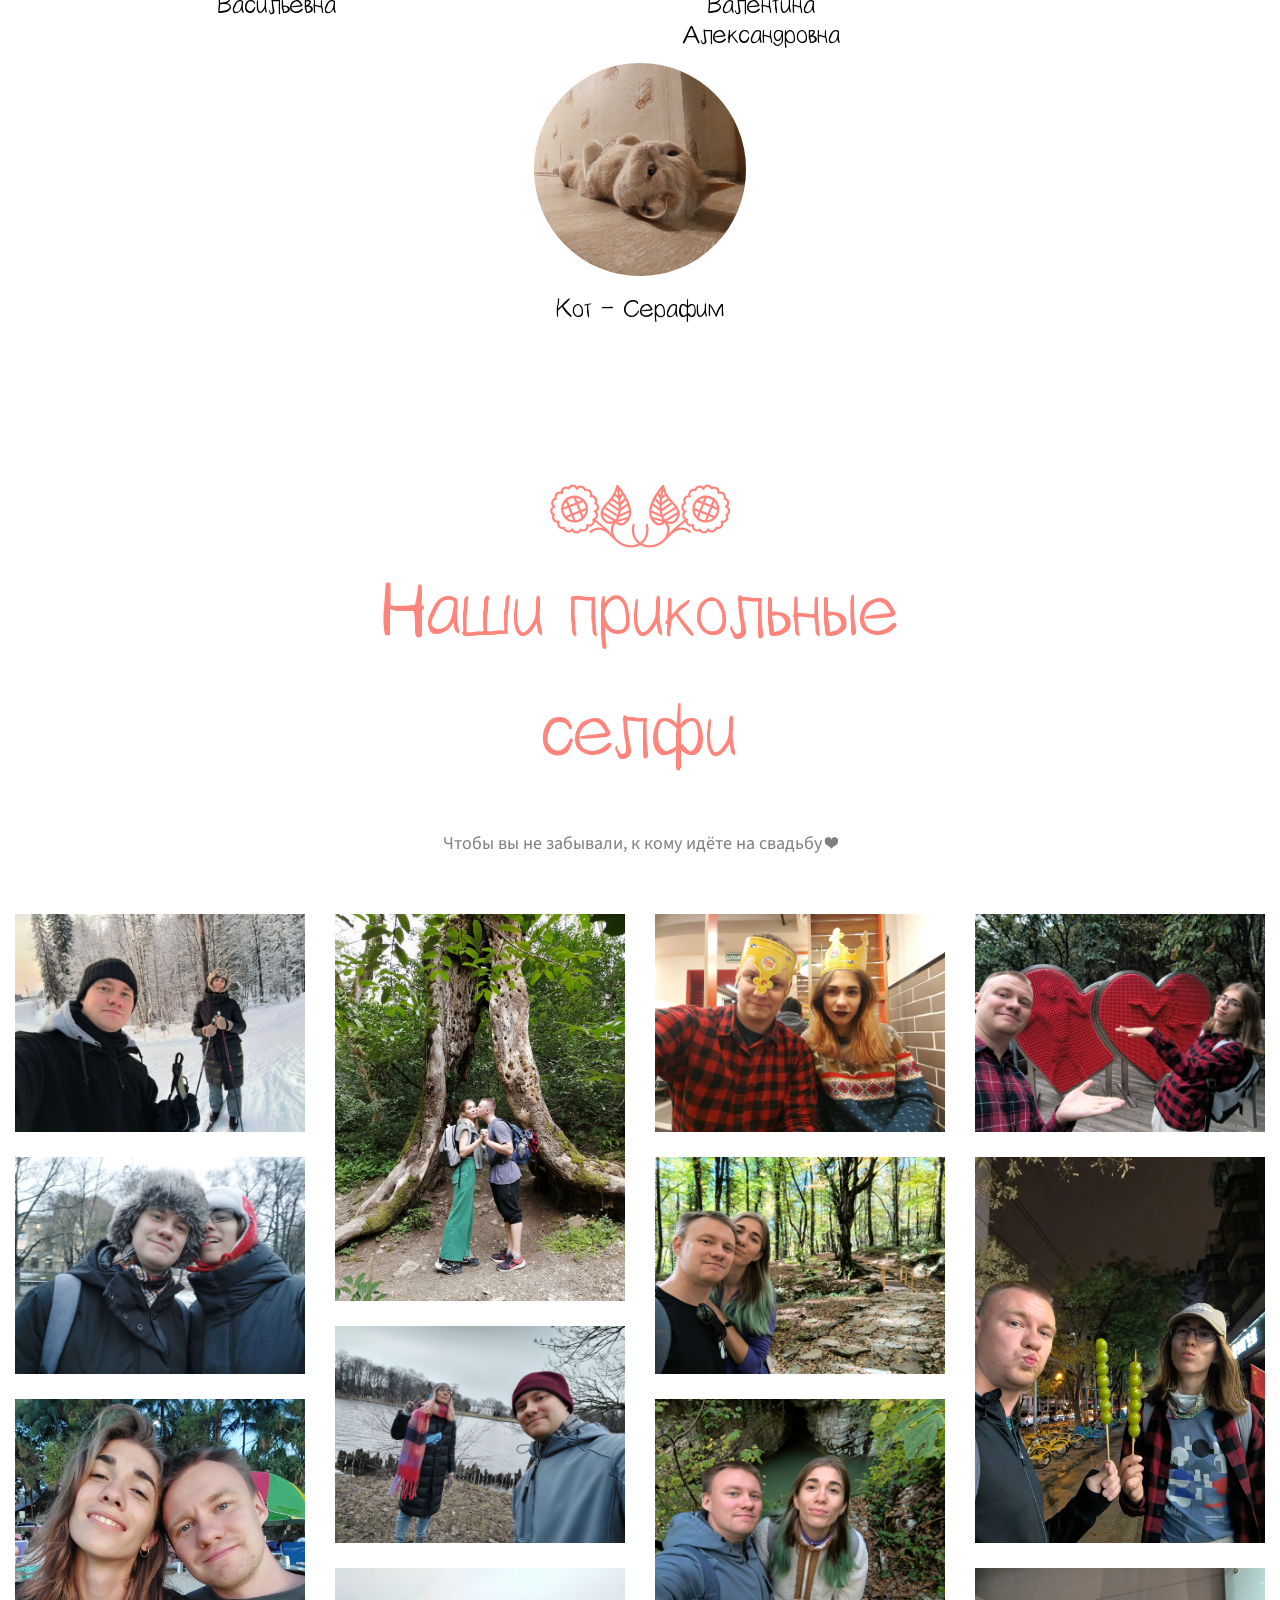
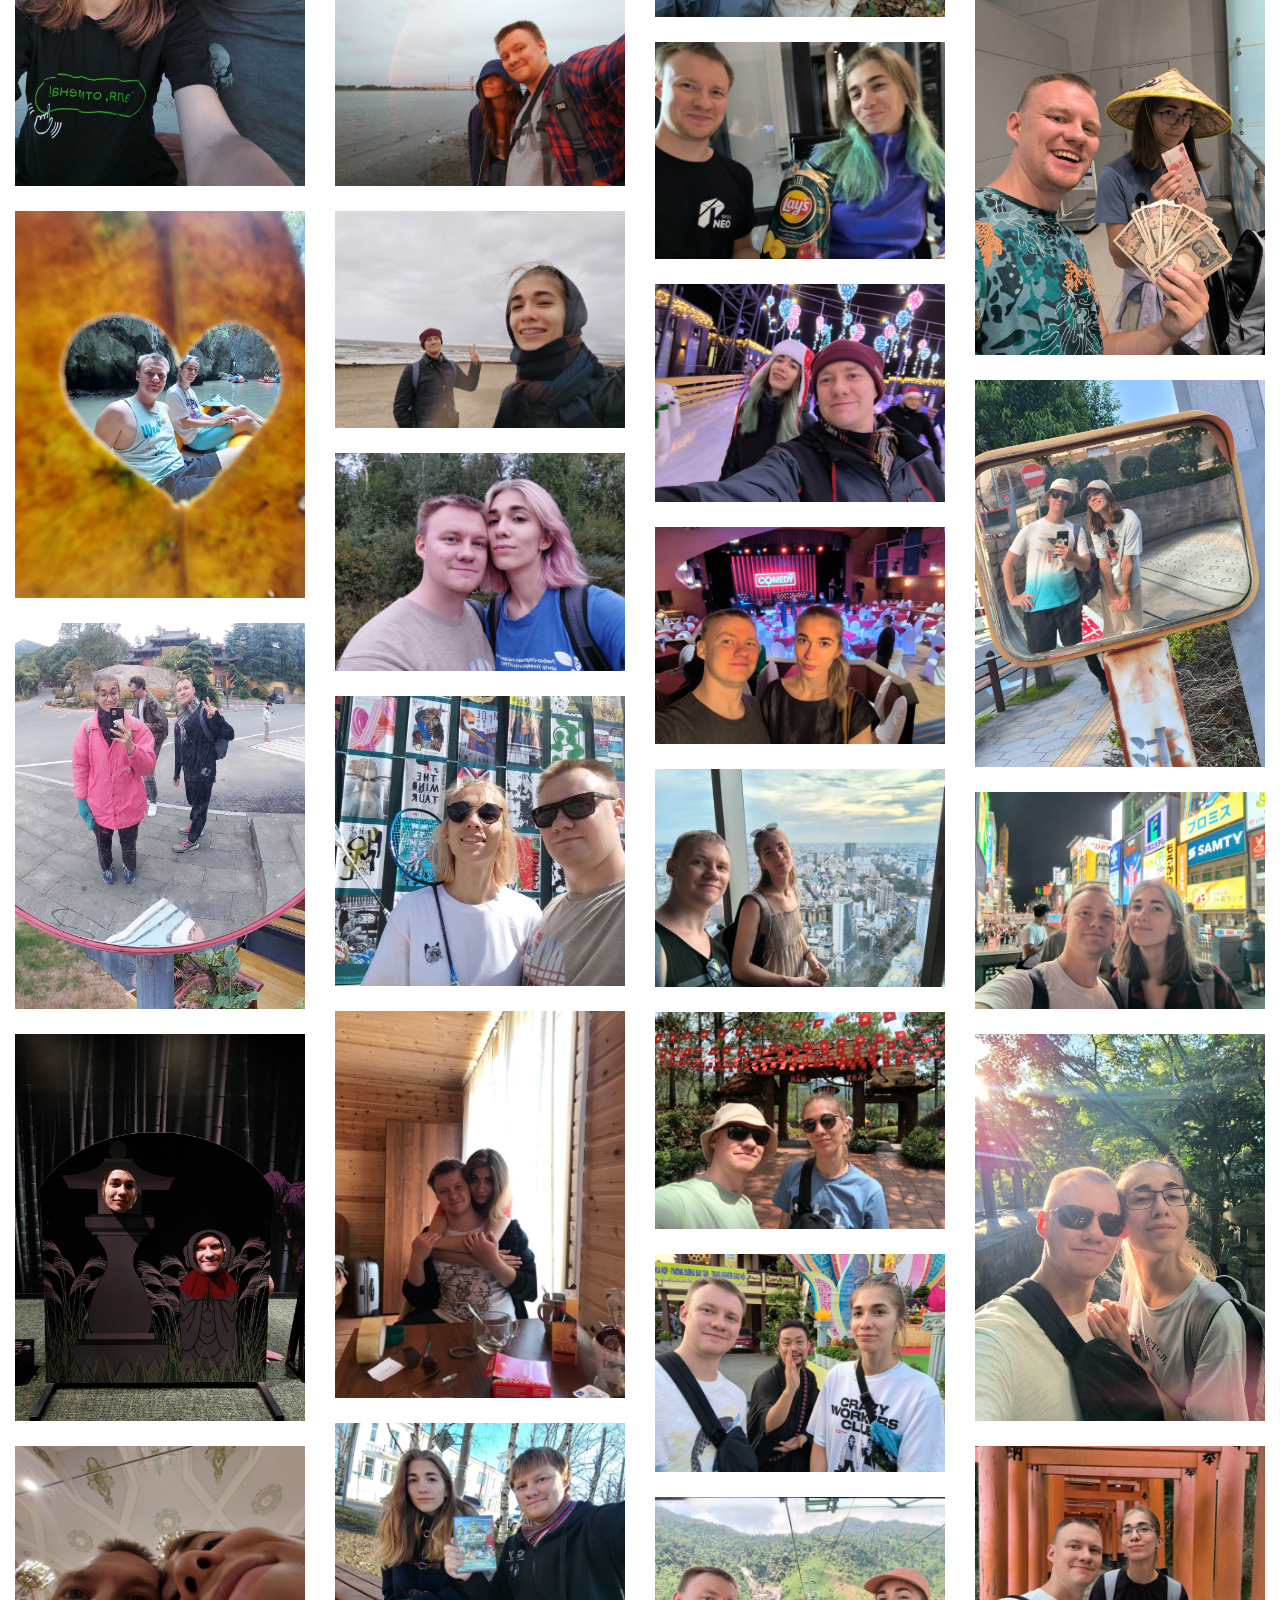
==== commit c8334150: "pozdravleniya" ====
--- a/index.html
+++ b/index.html
@@ -62,6 +62,7 @@
 	            <li><a href="#" data-nav-section="when-where"><span>Когда и где?</span></a></li>
 	            <li><a href="#" data-nav-section="rsvp"><span>Приглашение</span></a></li>
 	            <li><a href="#" data-nav-section="blog"><span>Инфо</span></a></li>
+							<li><a href="#" data-nav-section="greetings"><span>Поздравления</span></a></li>
 	            <li><a href="#" data-nav-section="groom-bride"><span>О нас</span></a></li>
 	            <li><a href="#" data-nav-section="gallery"><span>Селфи!</span></a></li>
 	          </ul>
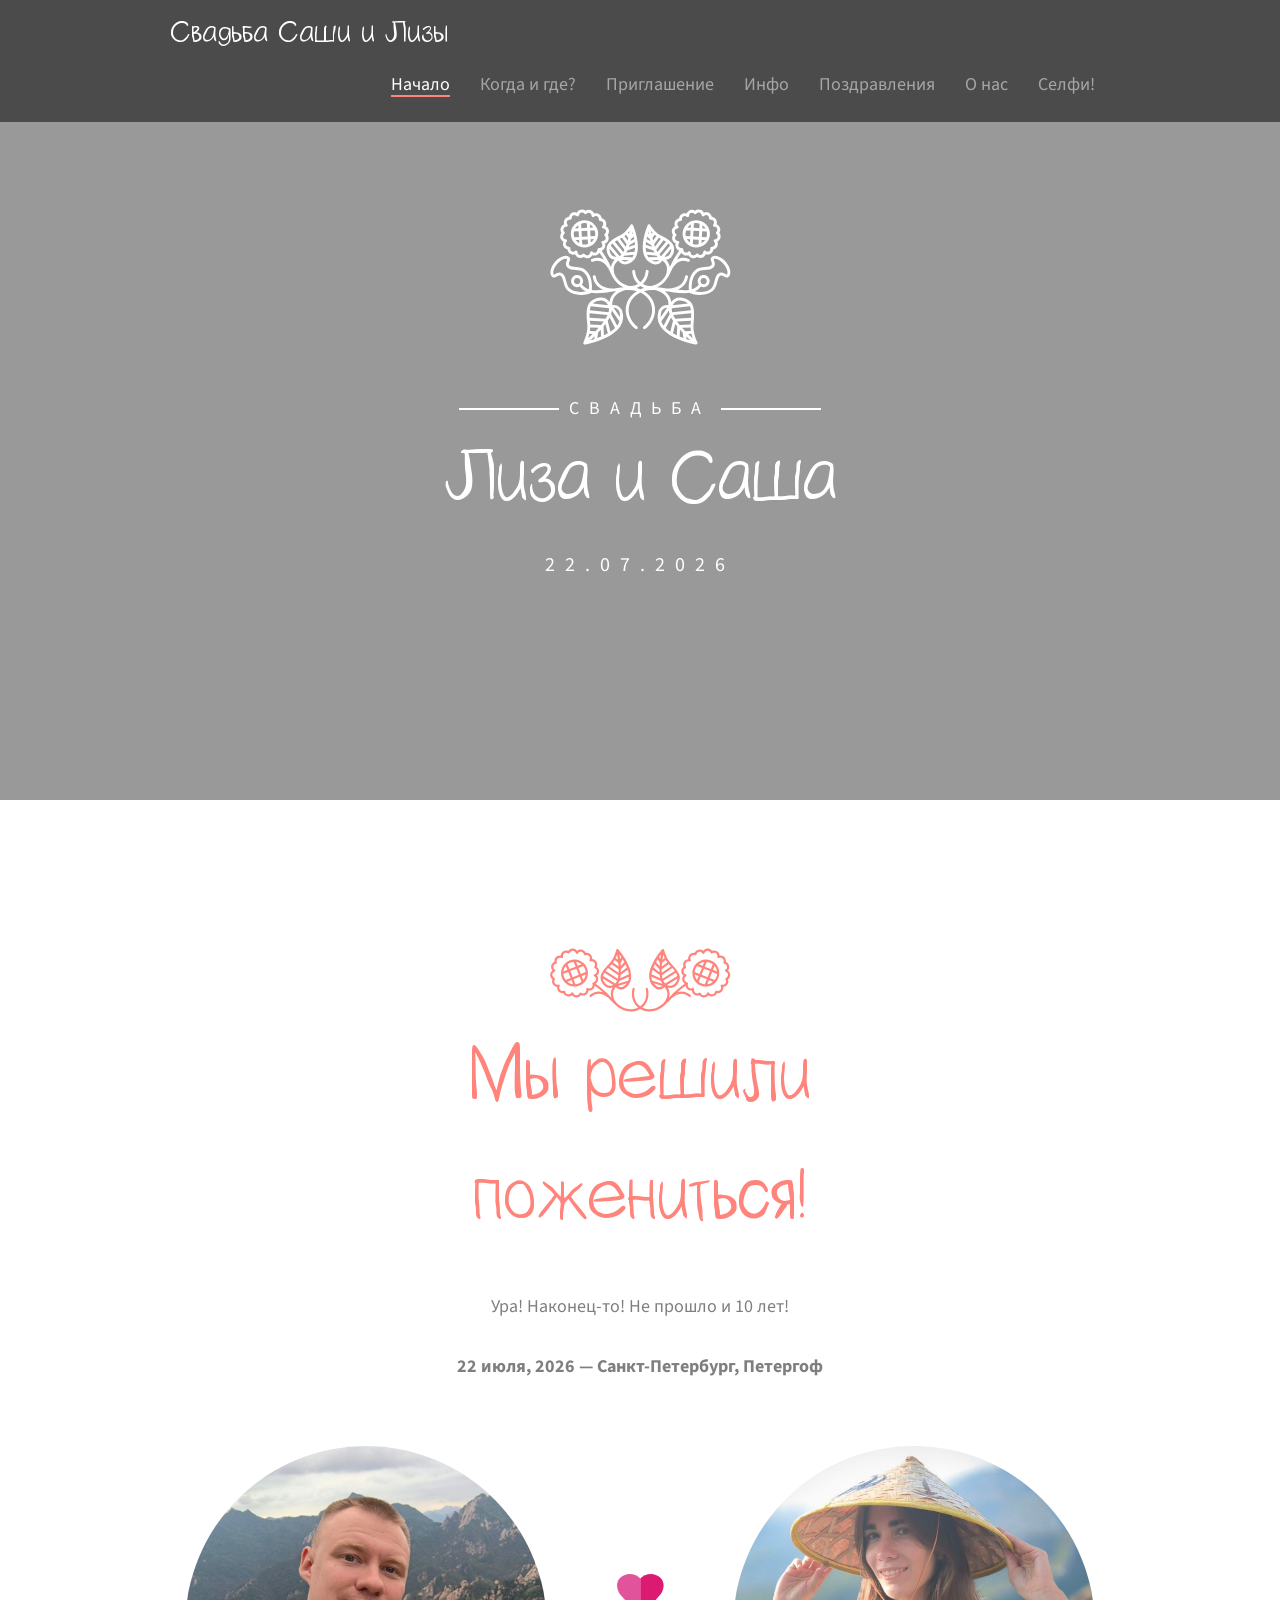
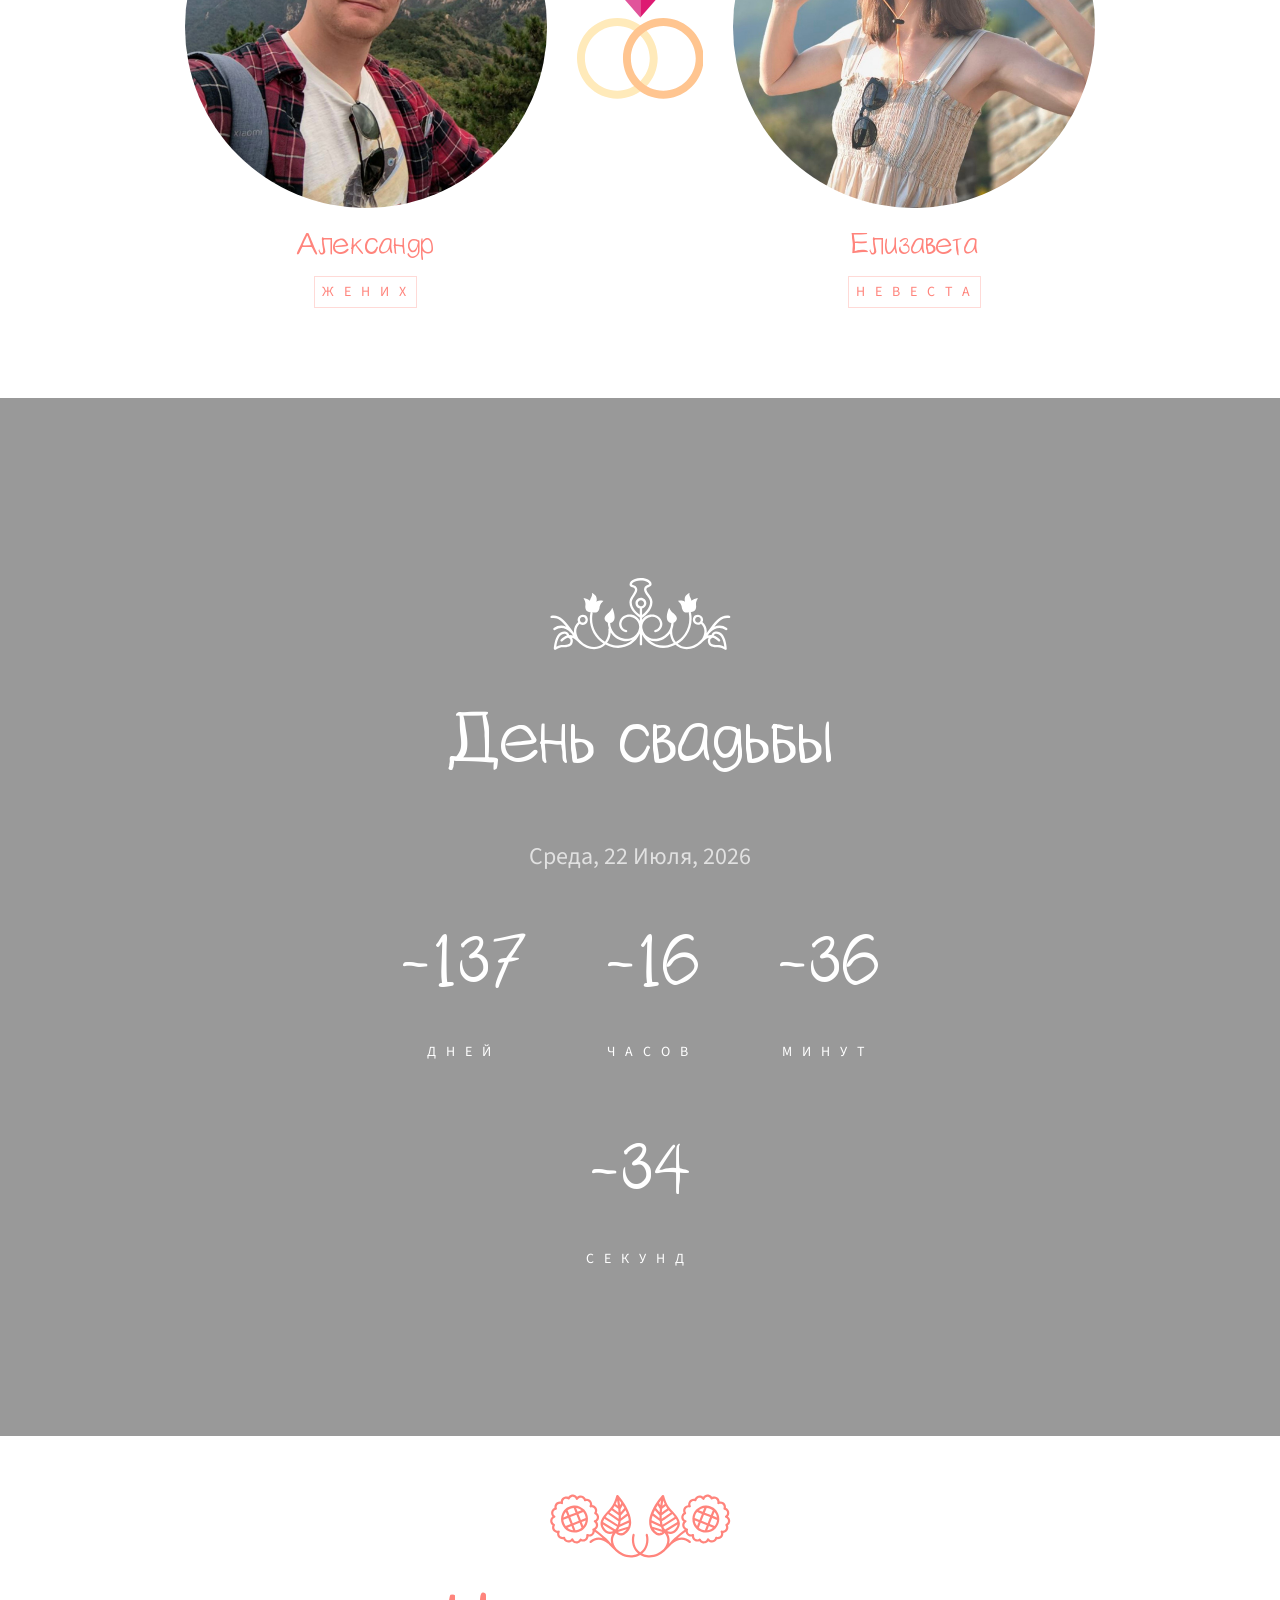
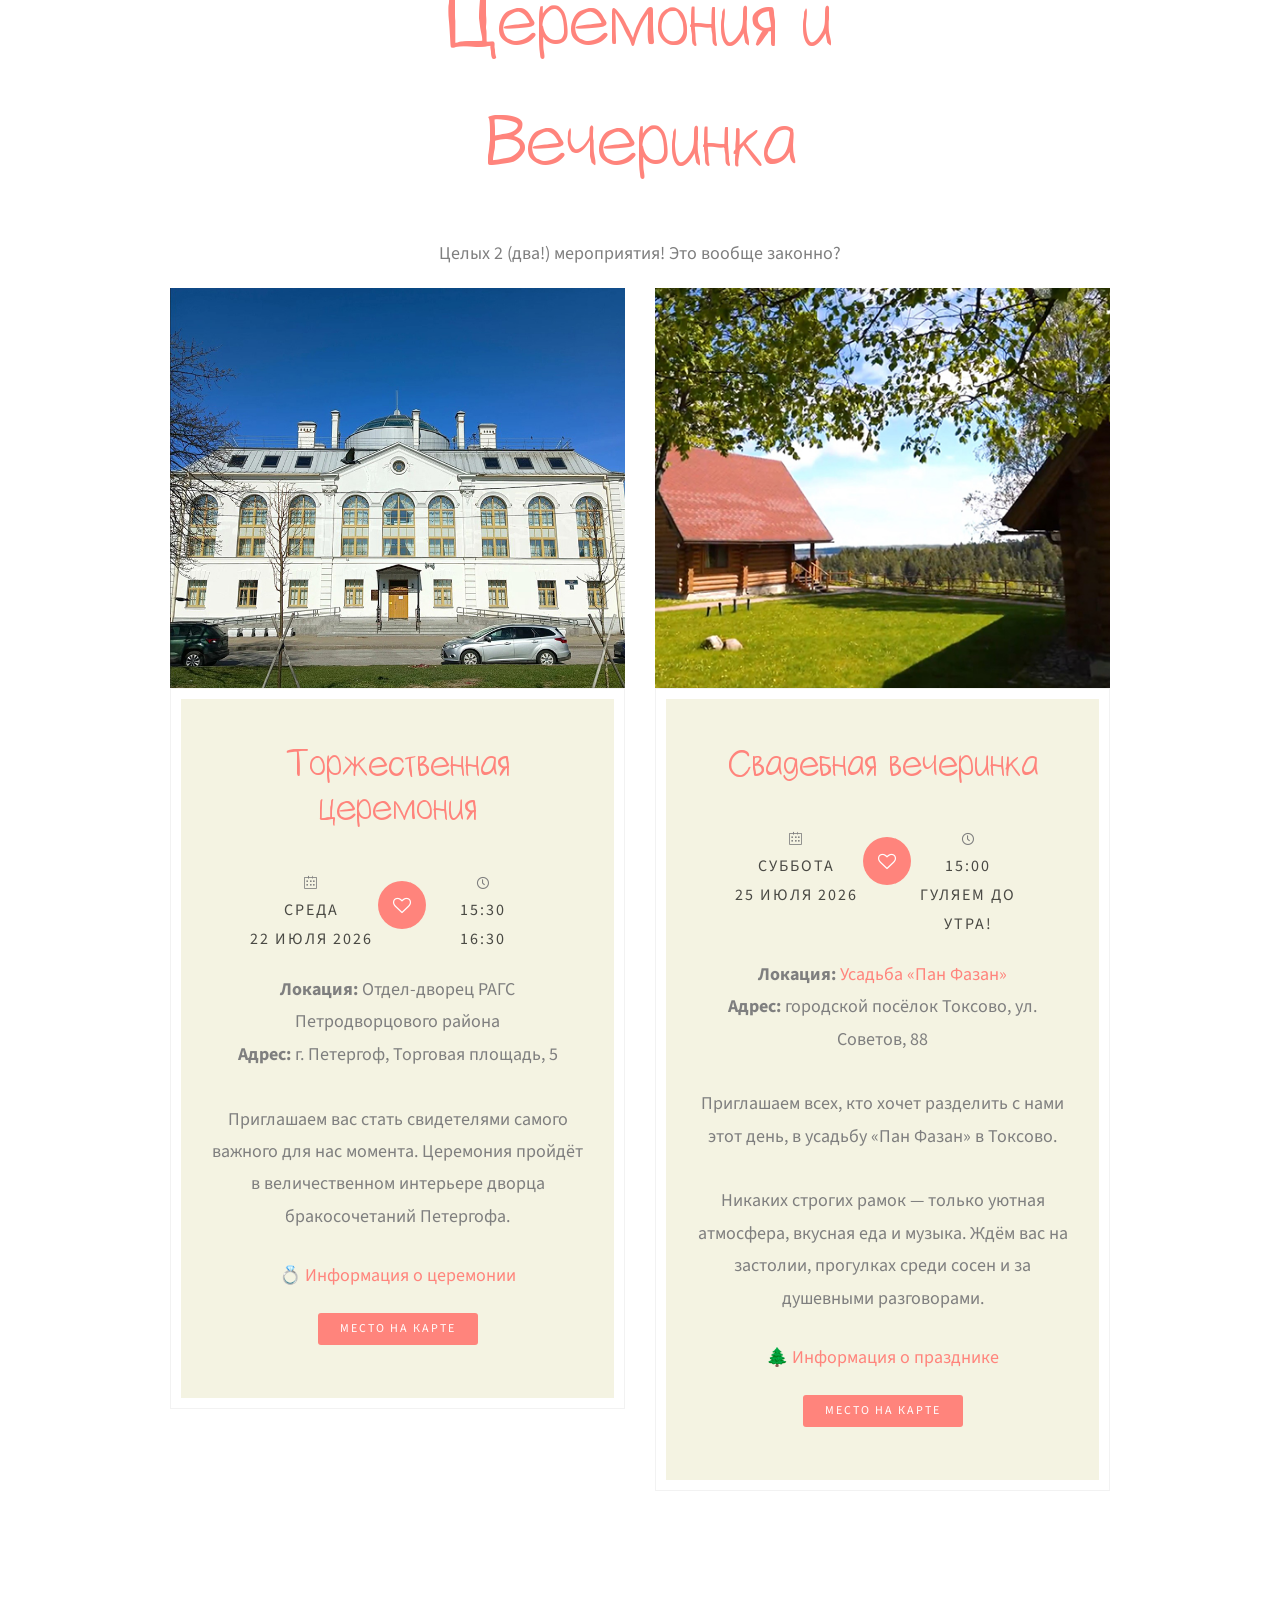
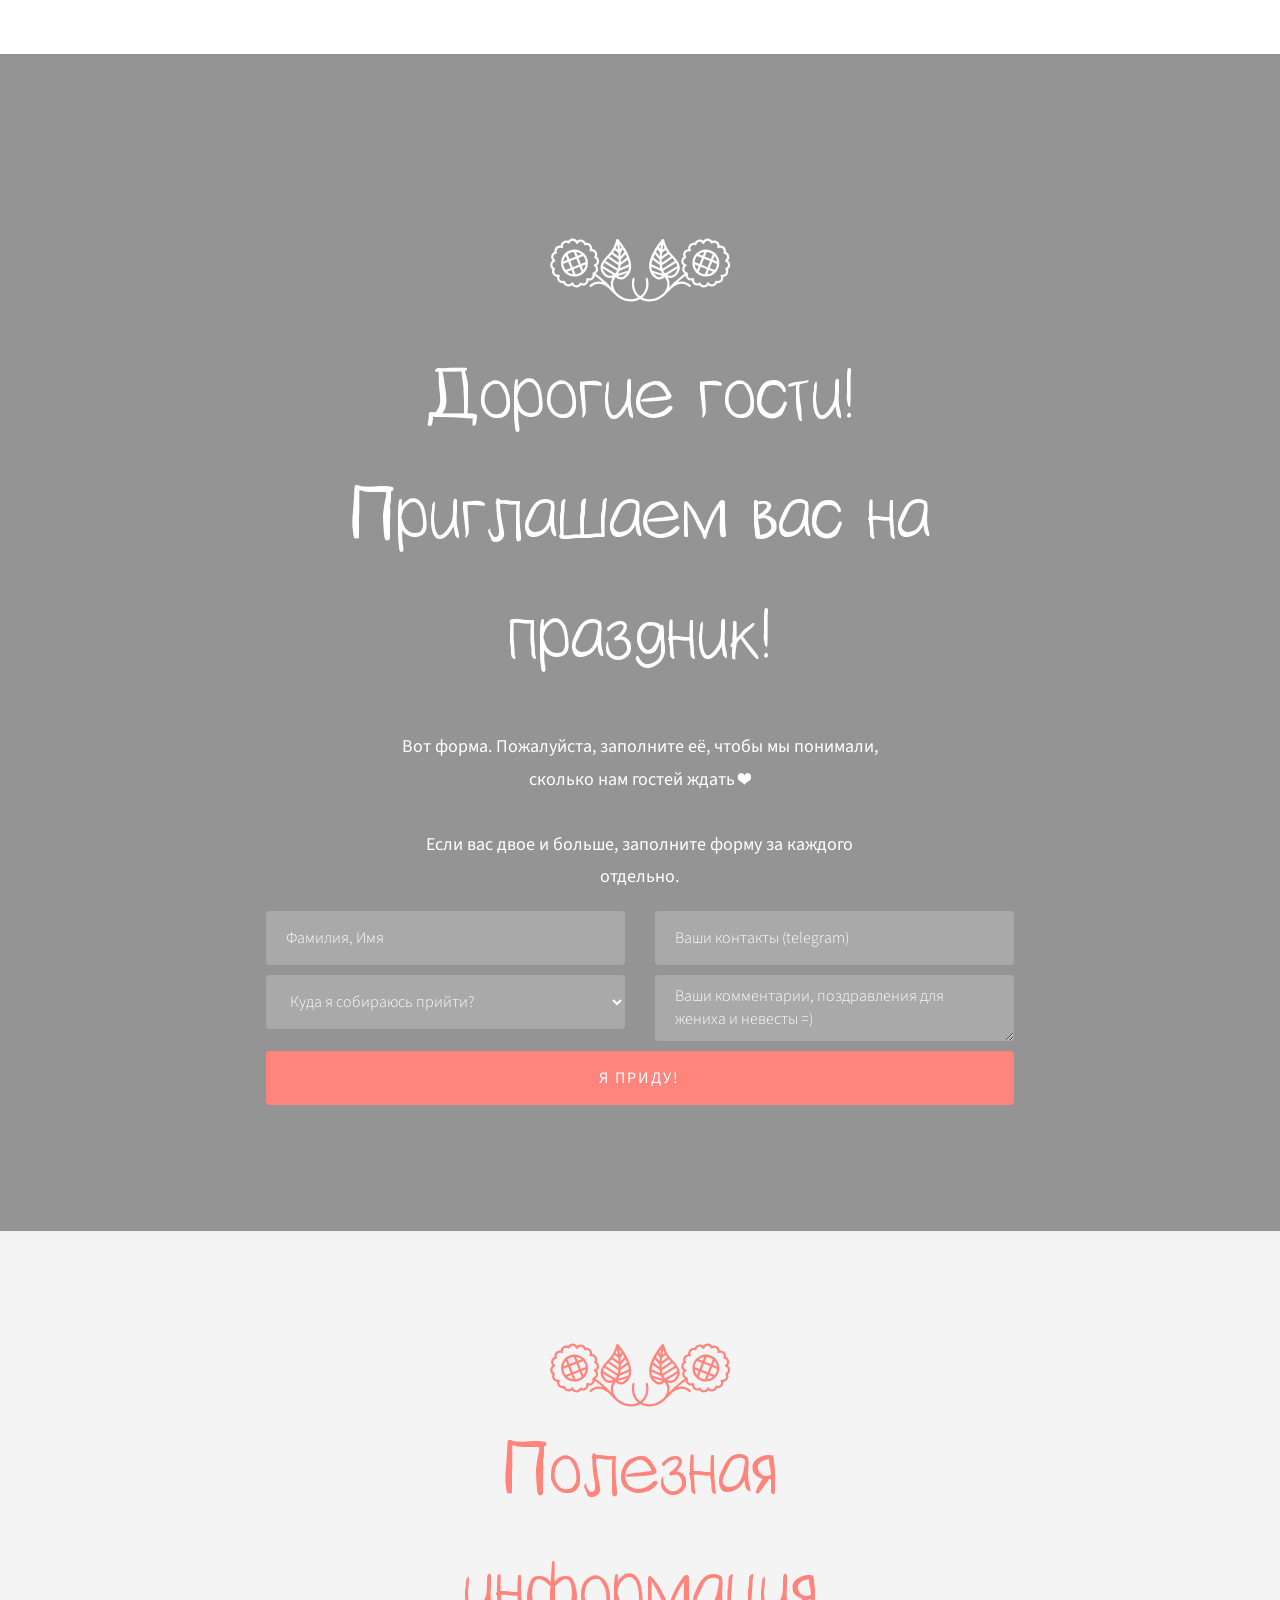
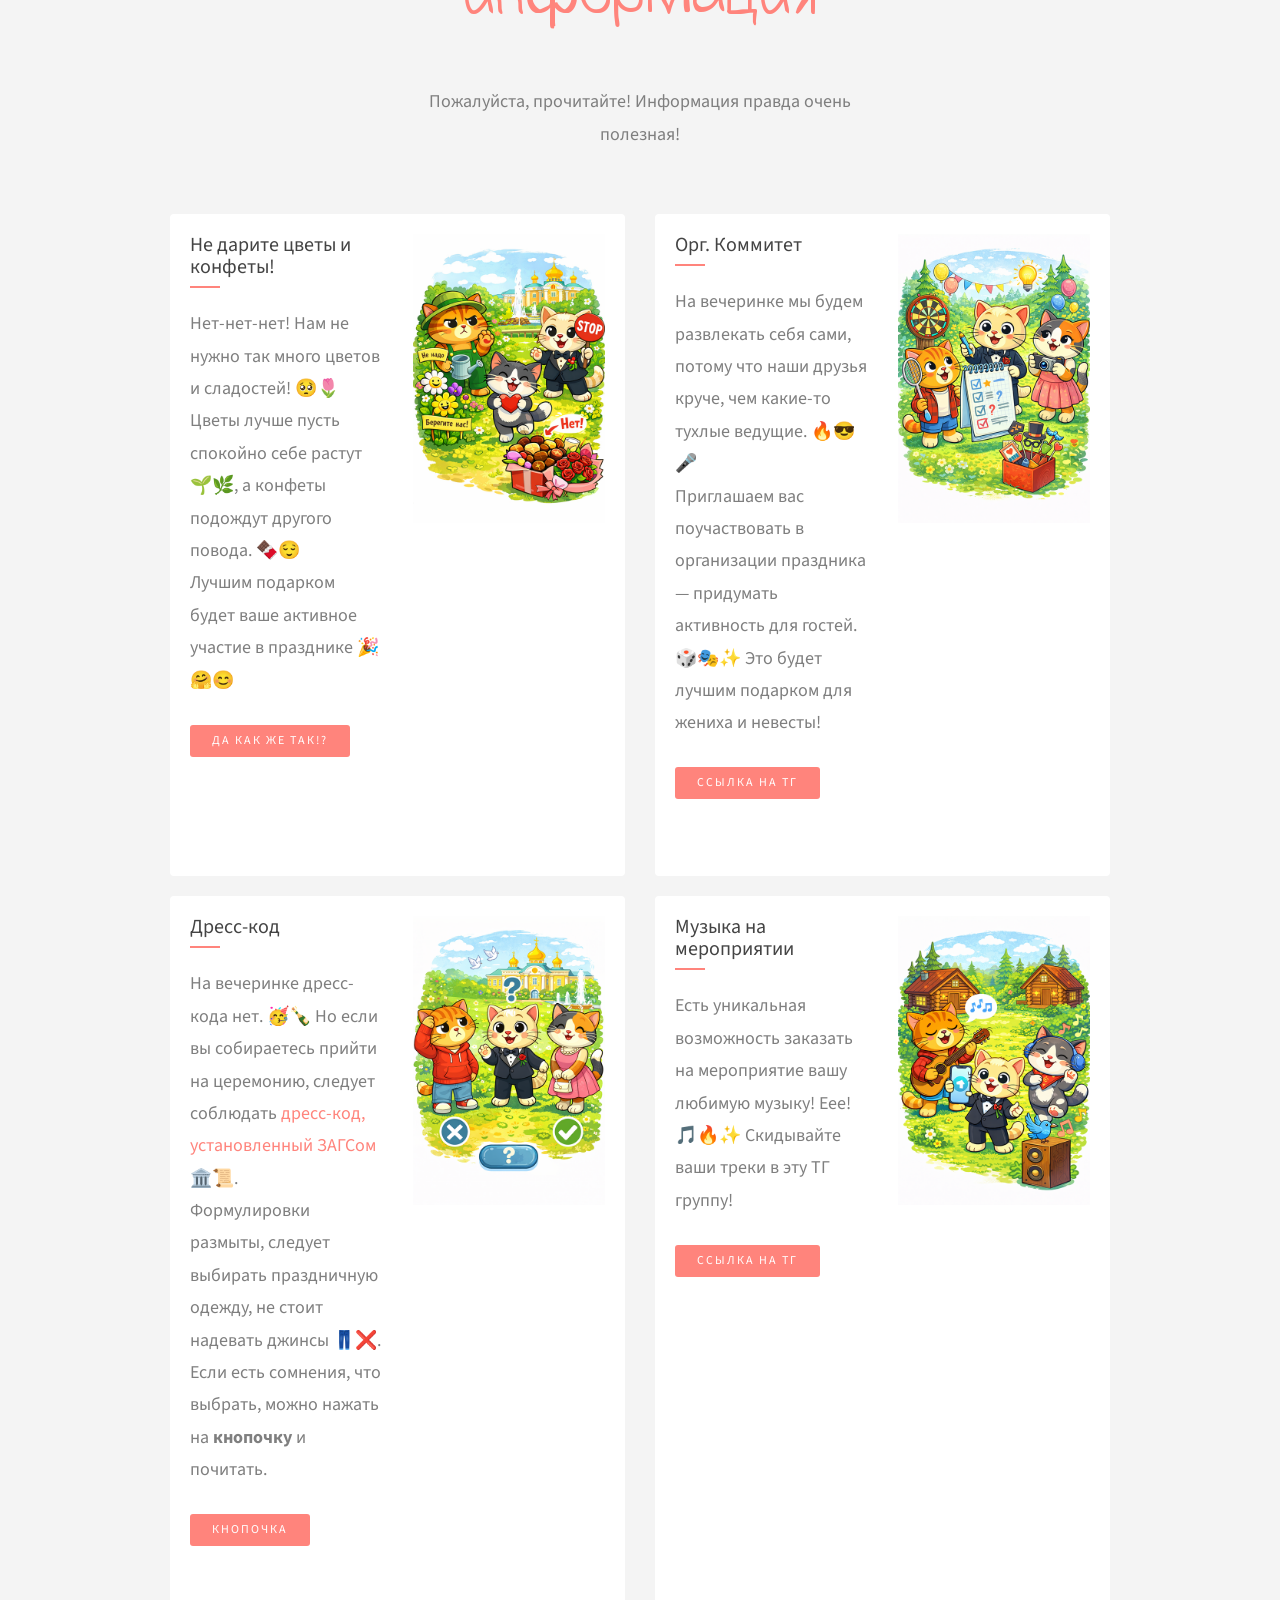
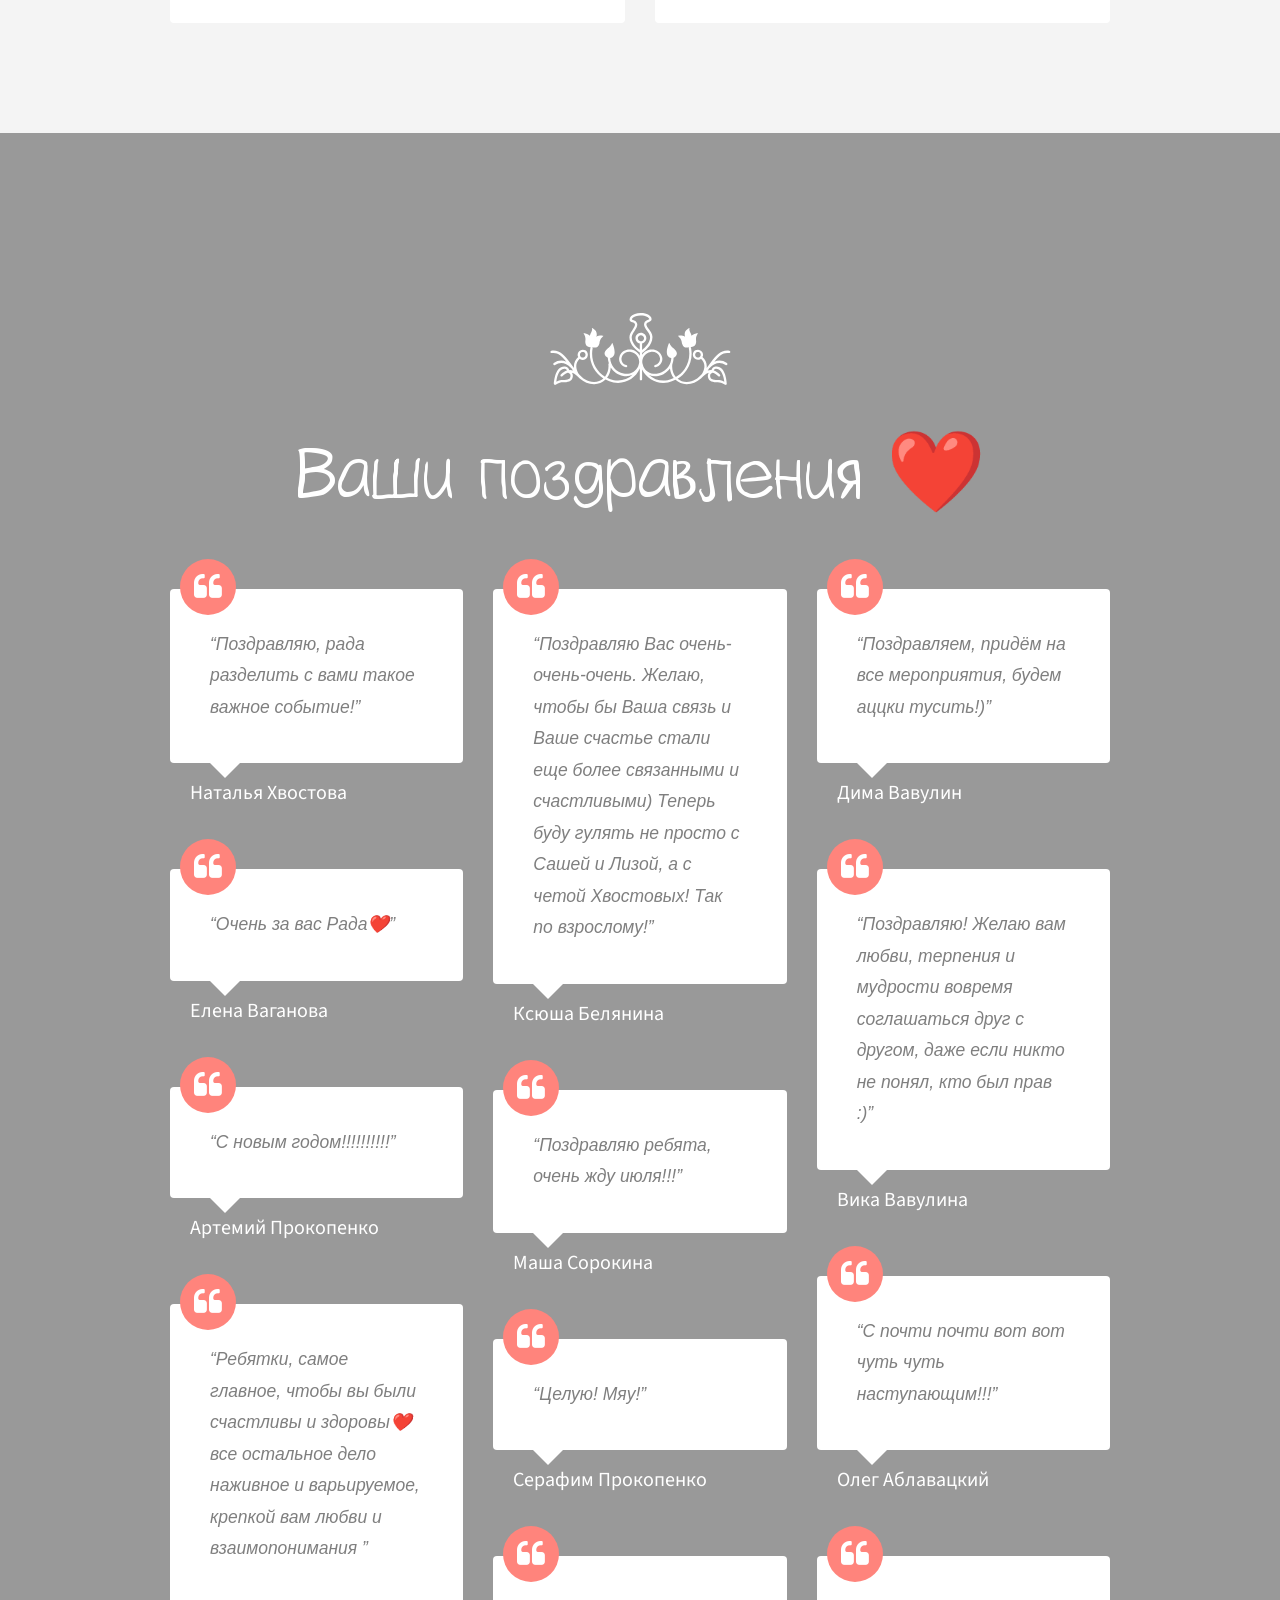
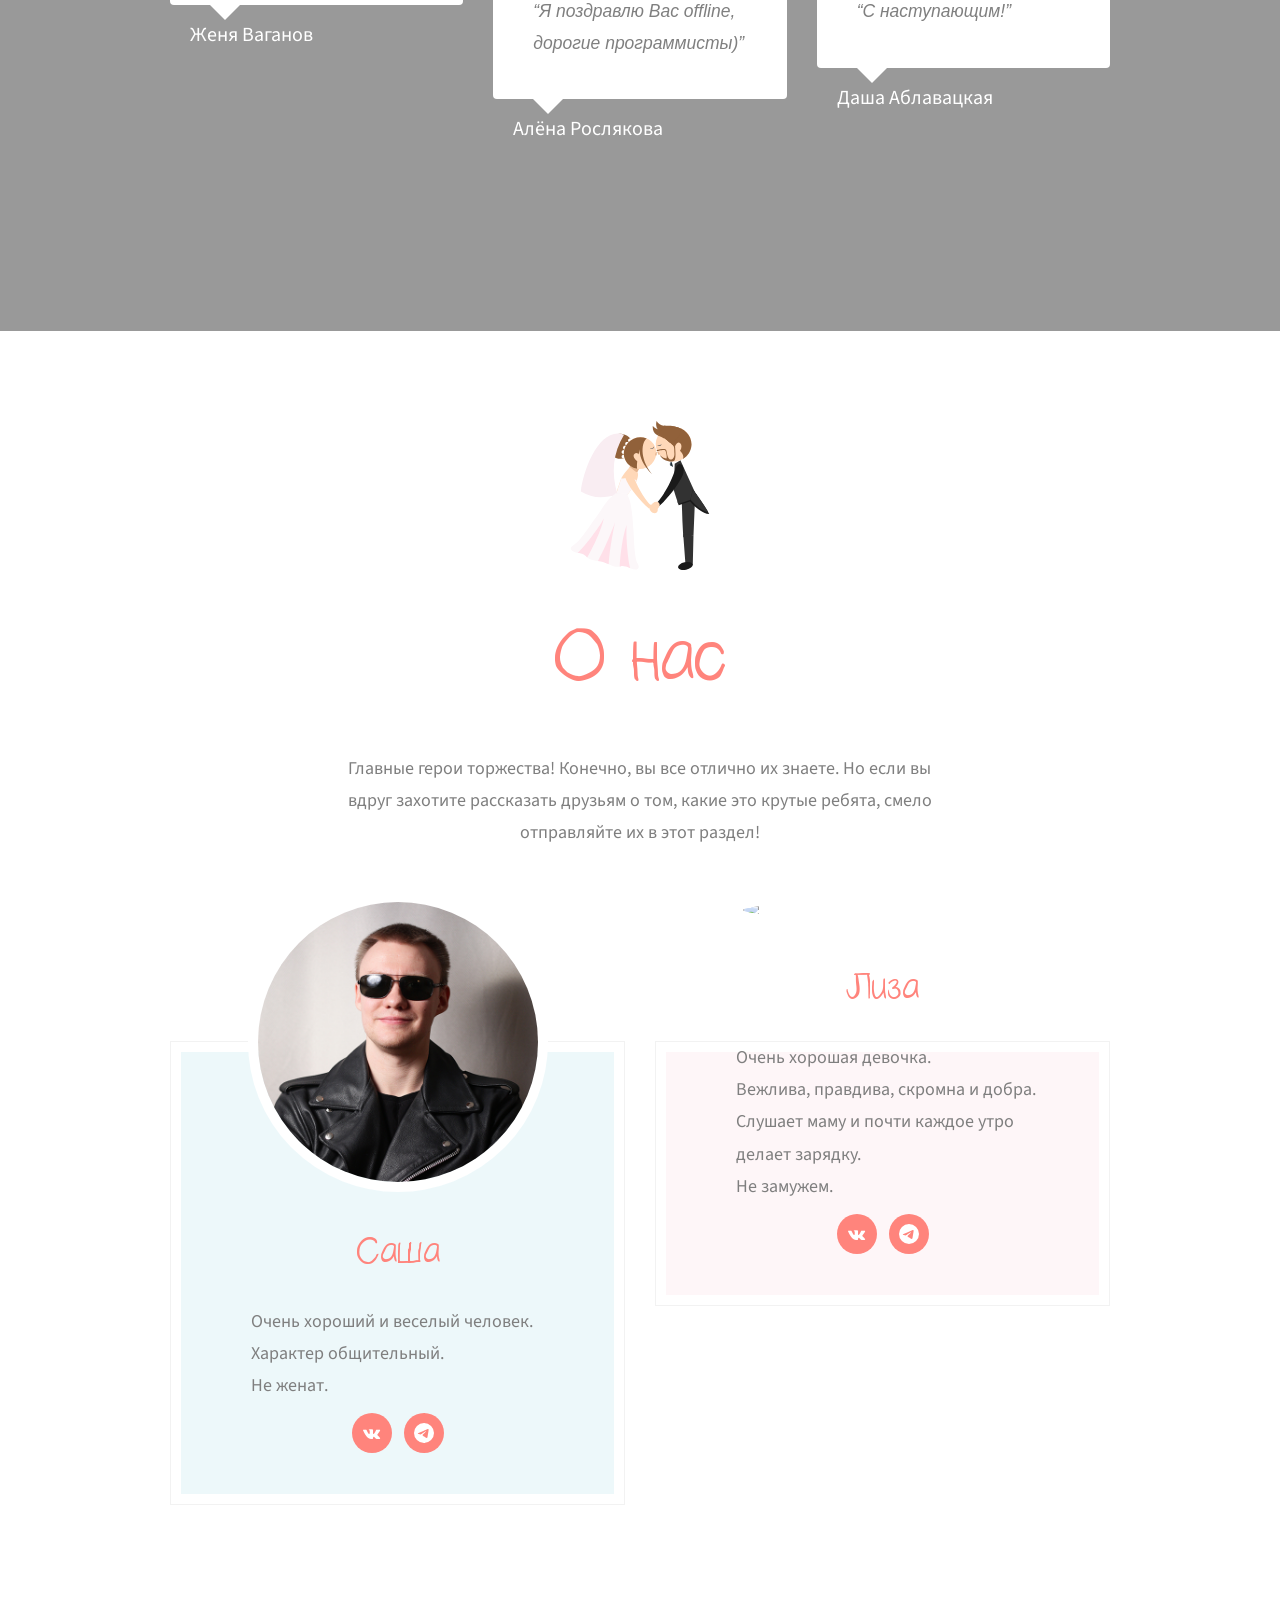
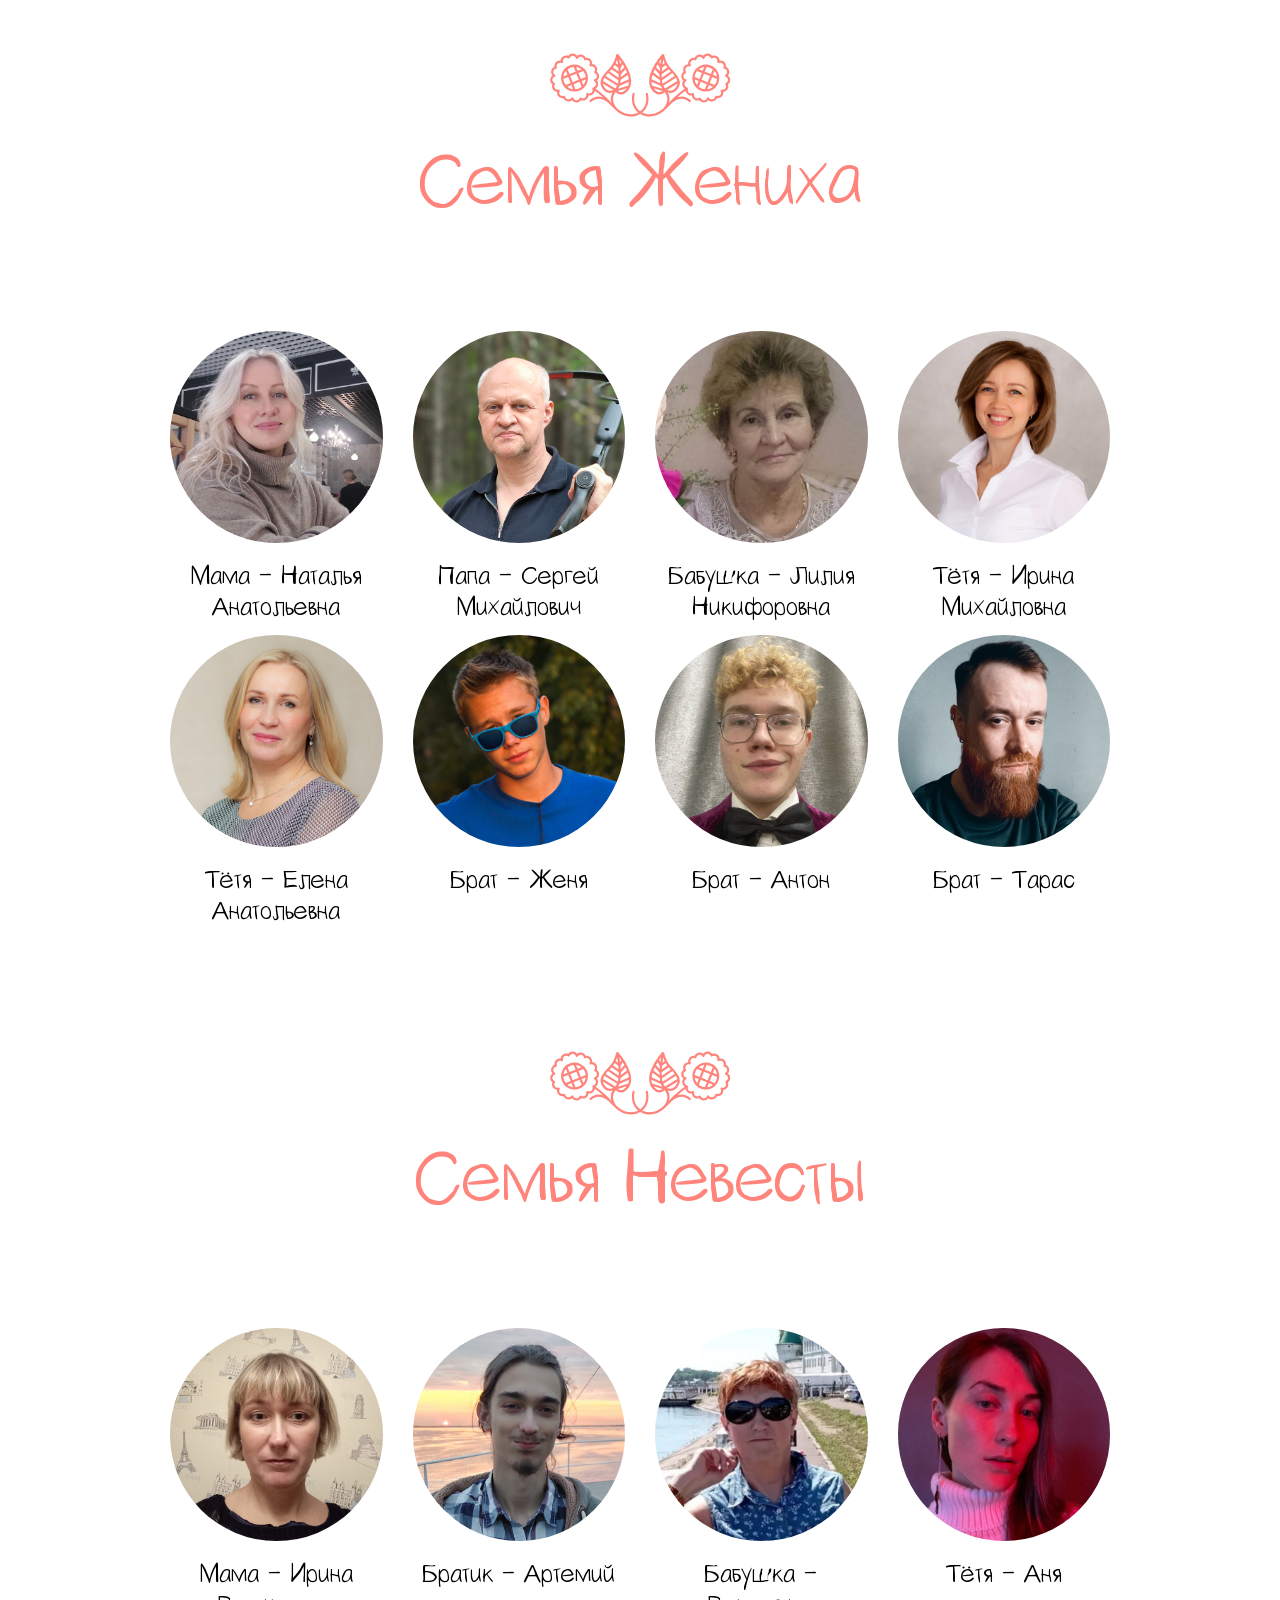
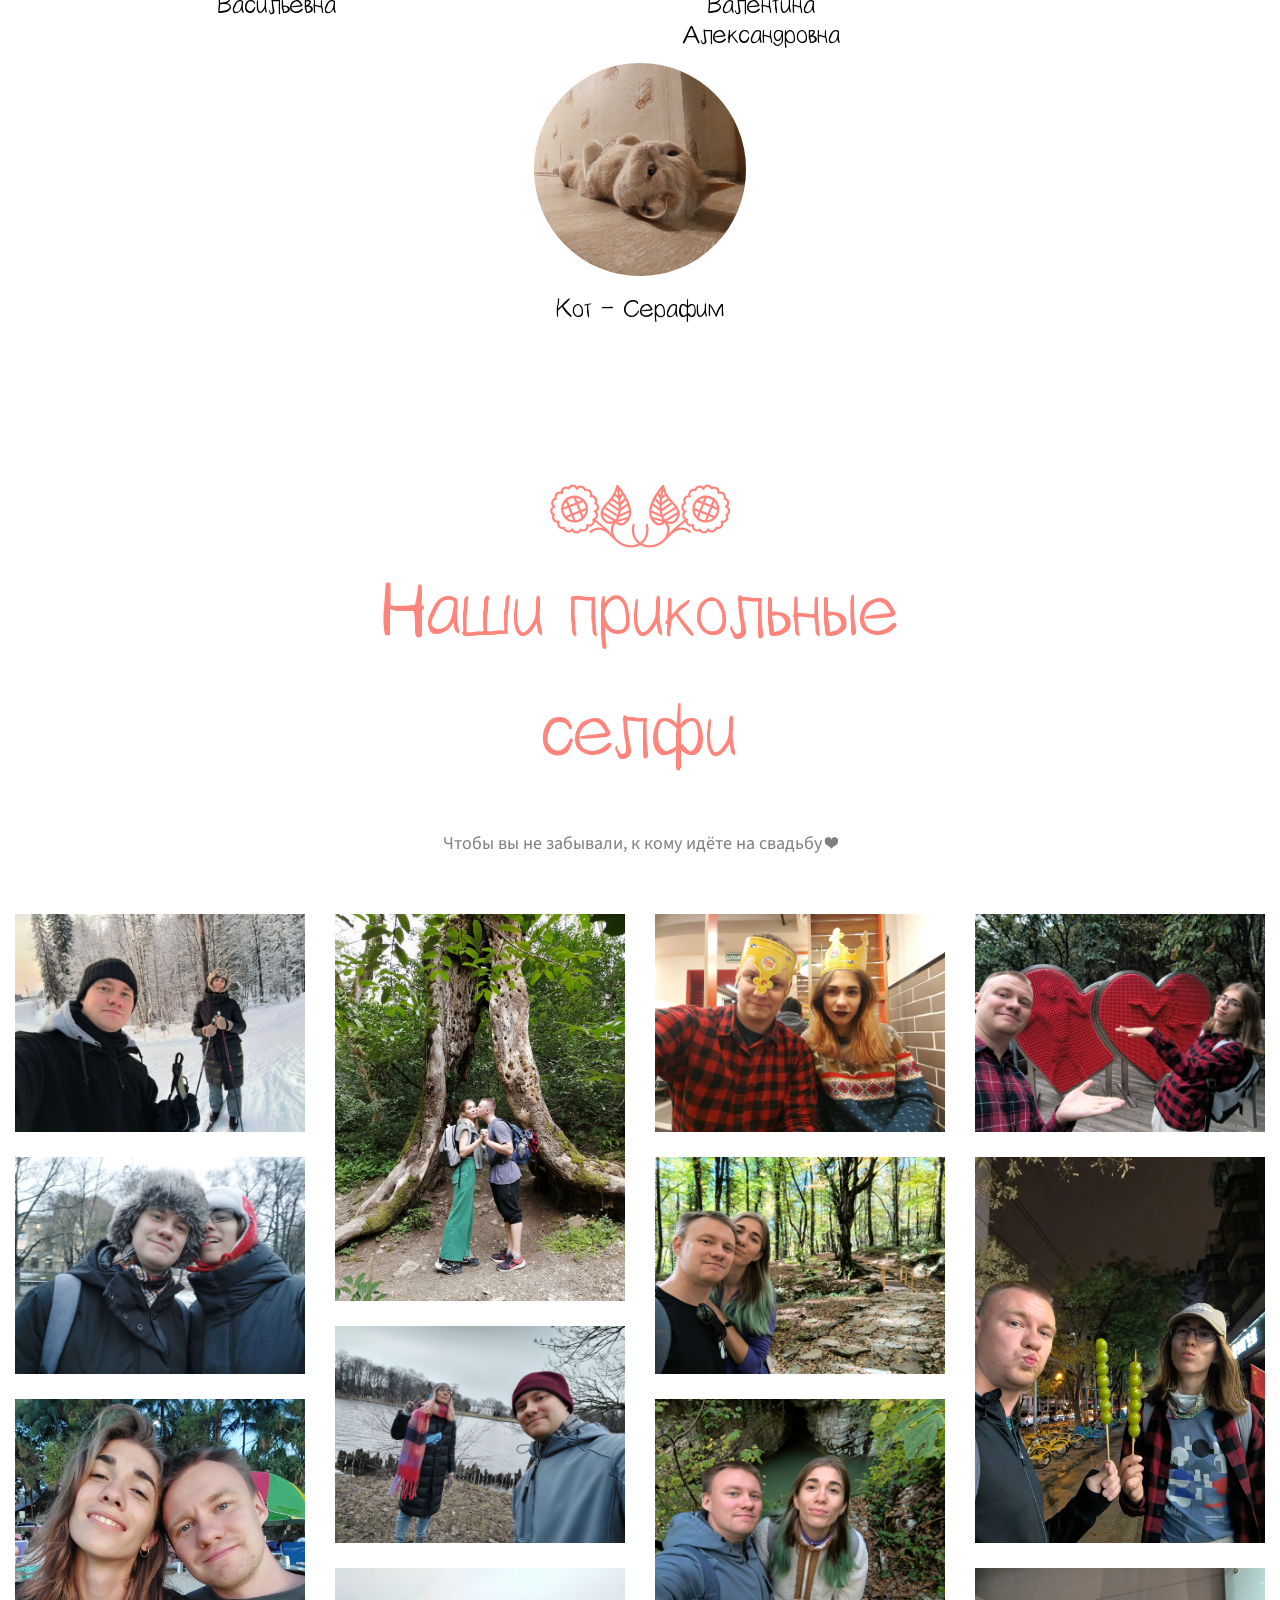
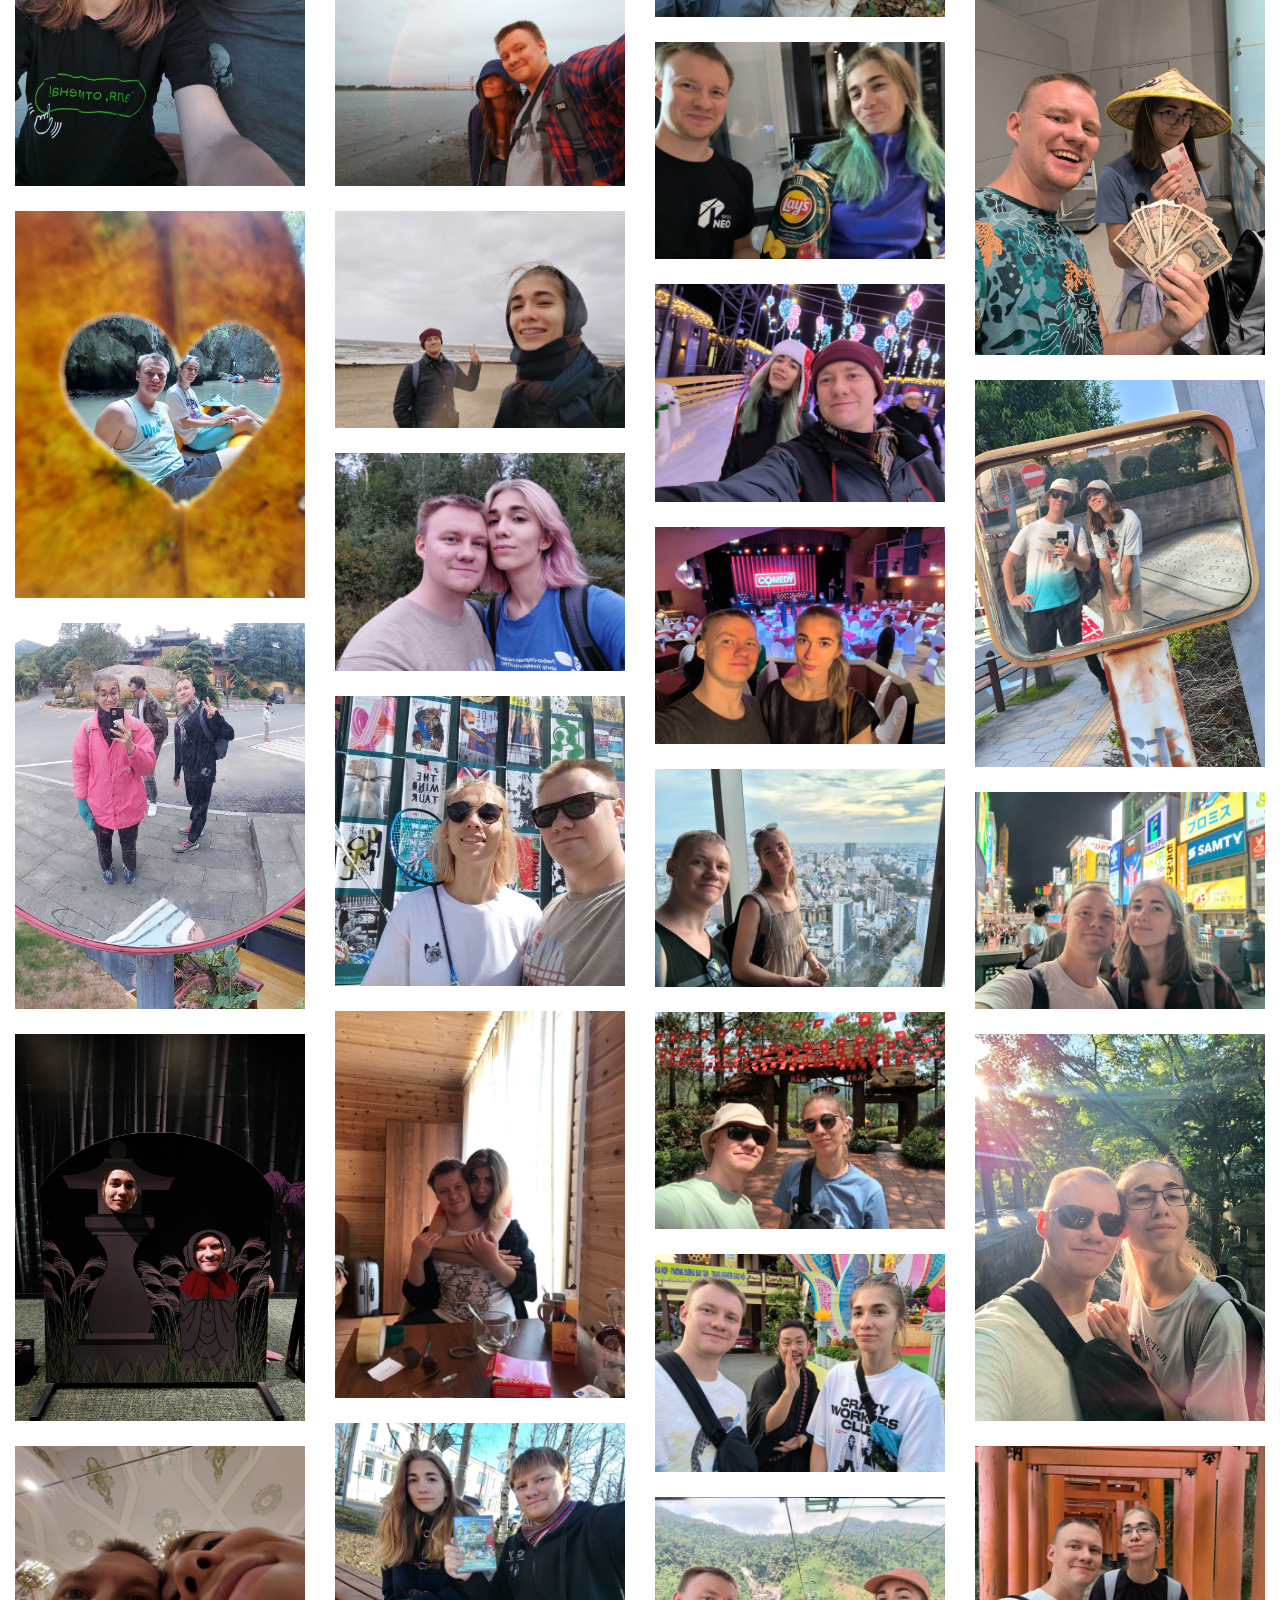
==== commit 56819da4: "add more info" ====
--- a/index.html
+++ b/index.html
@@ -279,16 +279,21 @@
 								</p>
 									<ul>
 										<li>от метро «Парнас» 🔵 — около 30 минут</li>
-										<li>от метро «Девяткино» 🔴— около 20 минут</li>
+										<li>от метро «Девяткино» 🔴 — около 20 минут</li>
 									</ul>
 								<p>
 									Такси мы оплатим 🚕
 									<br>
-									<b>Ночёвка 🛌:</b> Приглашаем вас остаться до утра! На территории есть домики, в которых можно остаться на ночь.
-									<br>
 									<b>Дресс-код 👗:</b> Отсутствует. Одевайтесь комфортно, празднично, прихватите хорошее настроение и пожелания.
 									<br>
 									<b>Программа 📋:</b> Ведущего не будет — организуем вечер вместе с вами. Приглашаем вас стать частью этого! Подробнее — ниже, в разделе с информацией.
+									<br>
+									<b>Ночёвка 🛌:</b> Приглашаем вас остаться до утра! На территории есть домики, в которых можно остаться на ночь.
+									<br>
+									<b>Банька 🔥💨:</b> Вечером гостям будет предложено расслабиться в баньке! Не забудьте взять с собой купальники.
+									<br>
+									<b>Прогулка 🚶‍♀️🚶‍♂️:</b> На следующий после праздника день приглашаем вас в пешую прогулку вокруг озера Хепоярви! Если хотите погулять с нами, возьмите с собой подходящую одежду.
+									<br>
 								</p>
 							</div>
 							<p style="margin-top:2rem;"><a href="https://yandex.com/map-widget/v1/?um=constructor%3A14c4562232c04e23bc9f629d58acc3ecfbbc6442daf0bd5c1d53dc52a6f41f2b&amp;source=constructor" class="btn btn-primary btn-sm popup-gmaps">Место на карте</a></p>
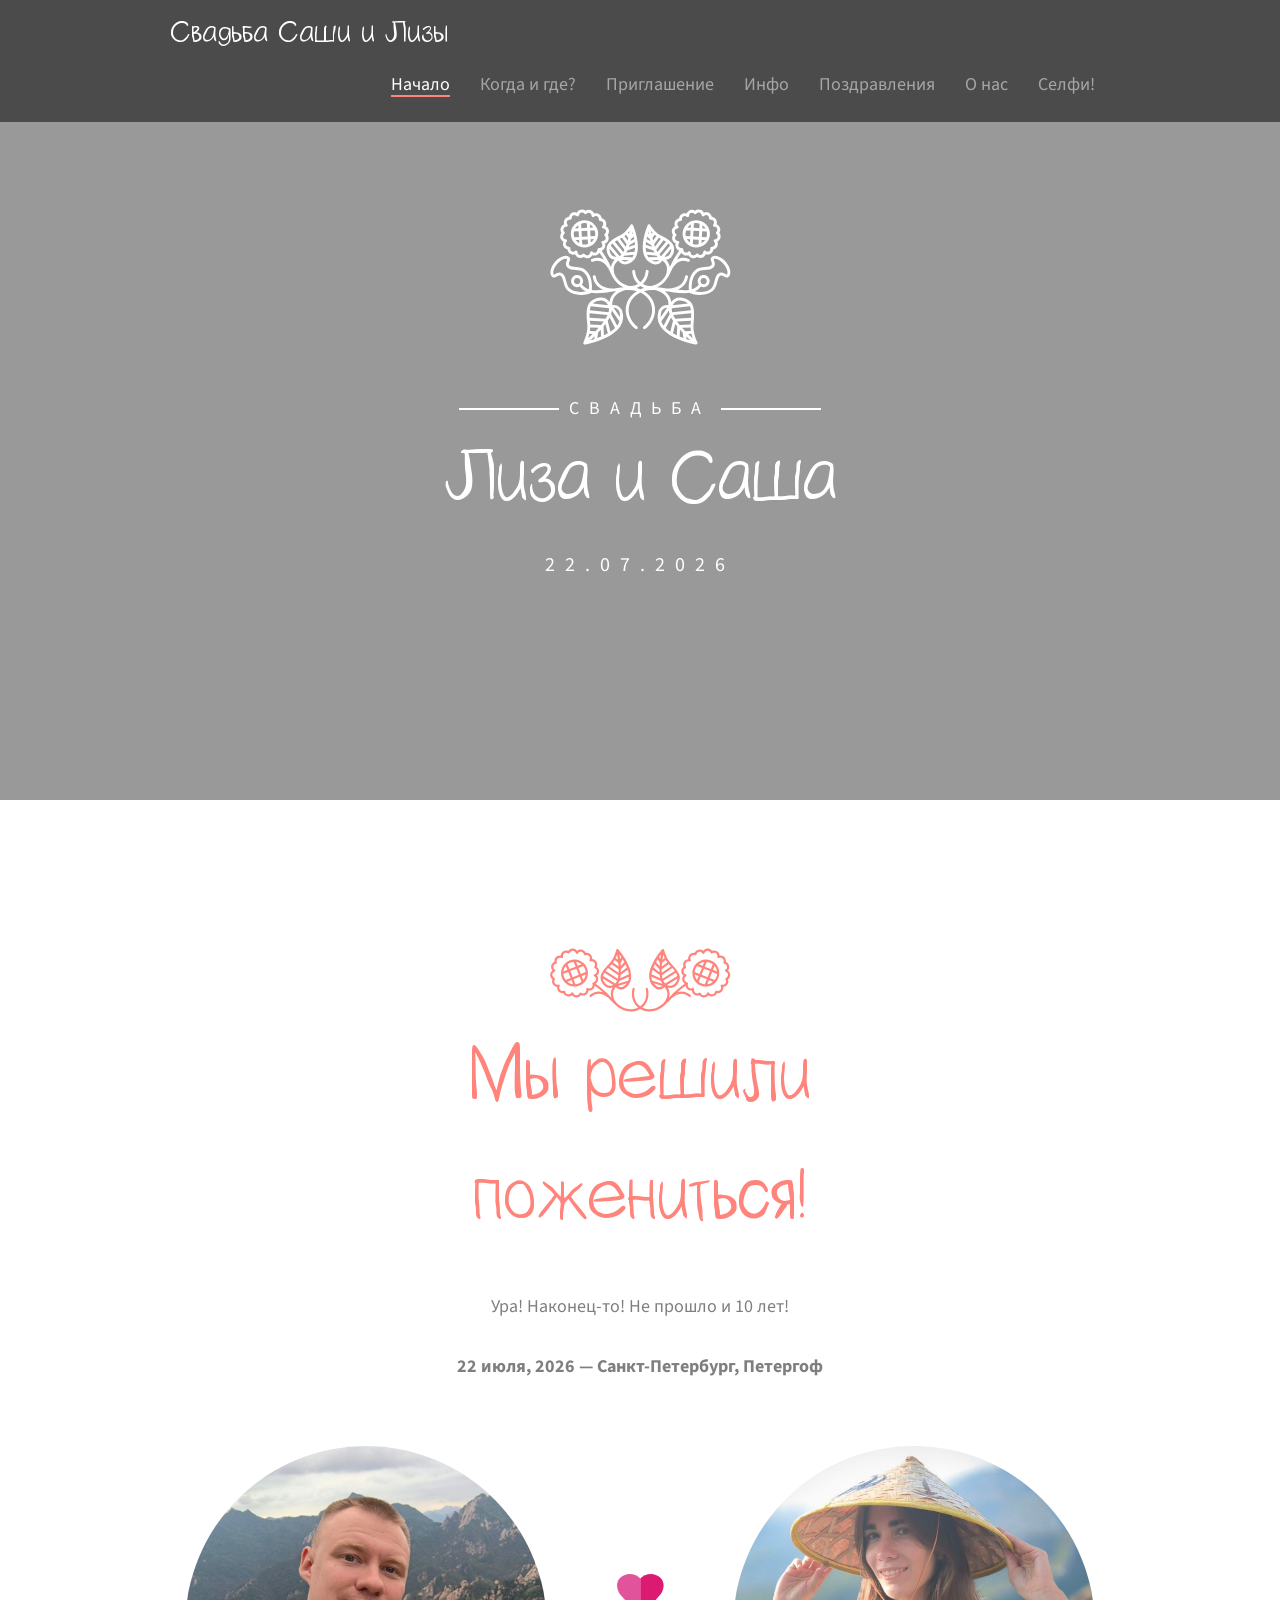
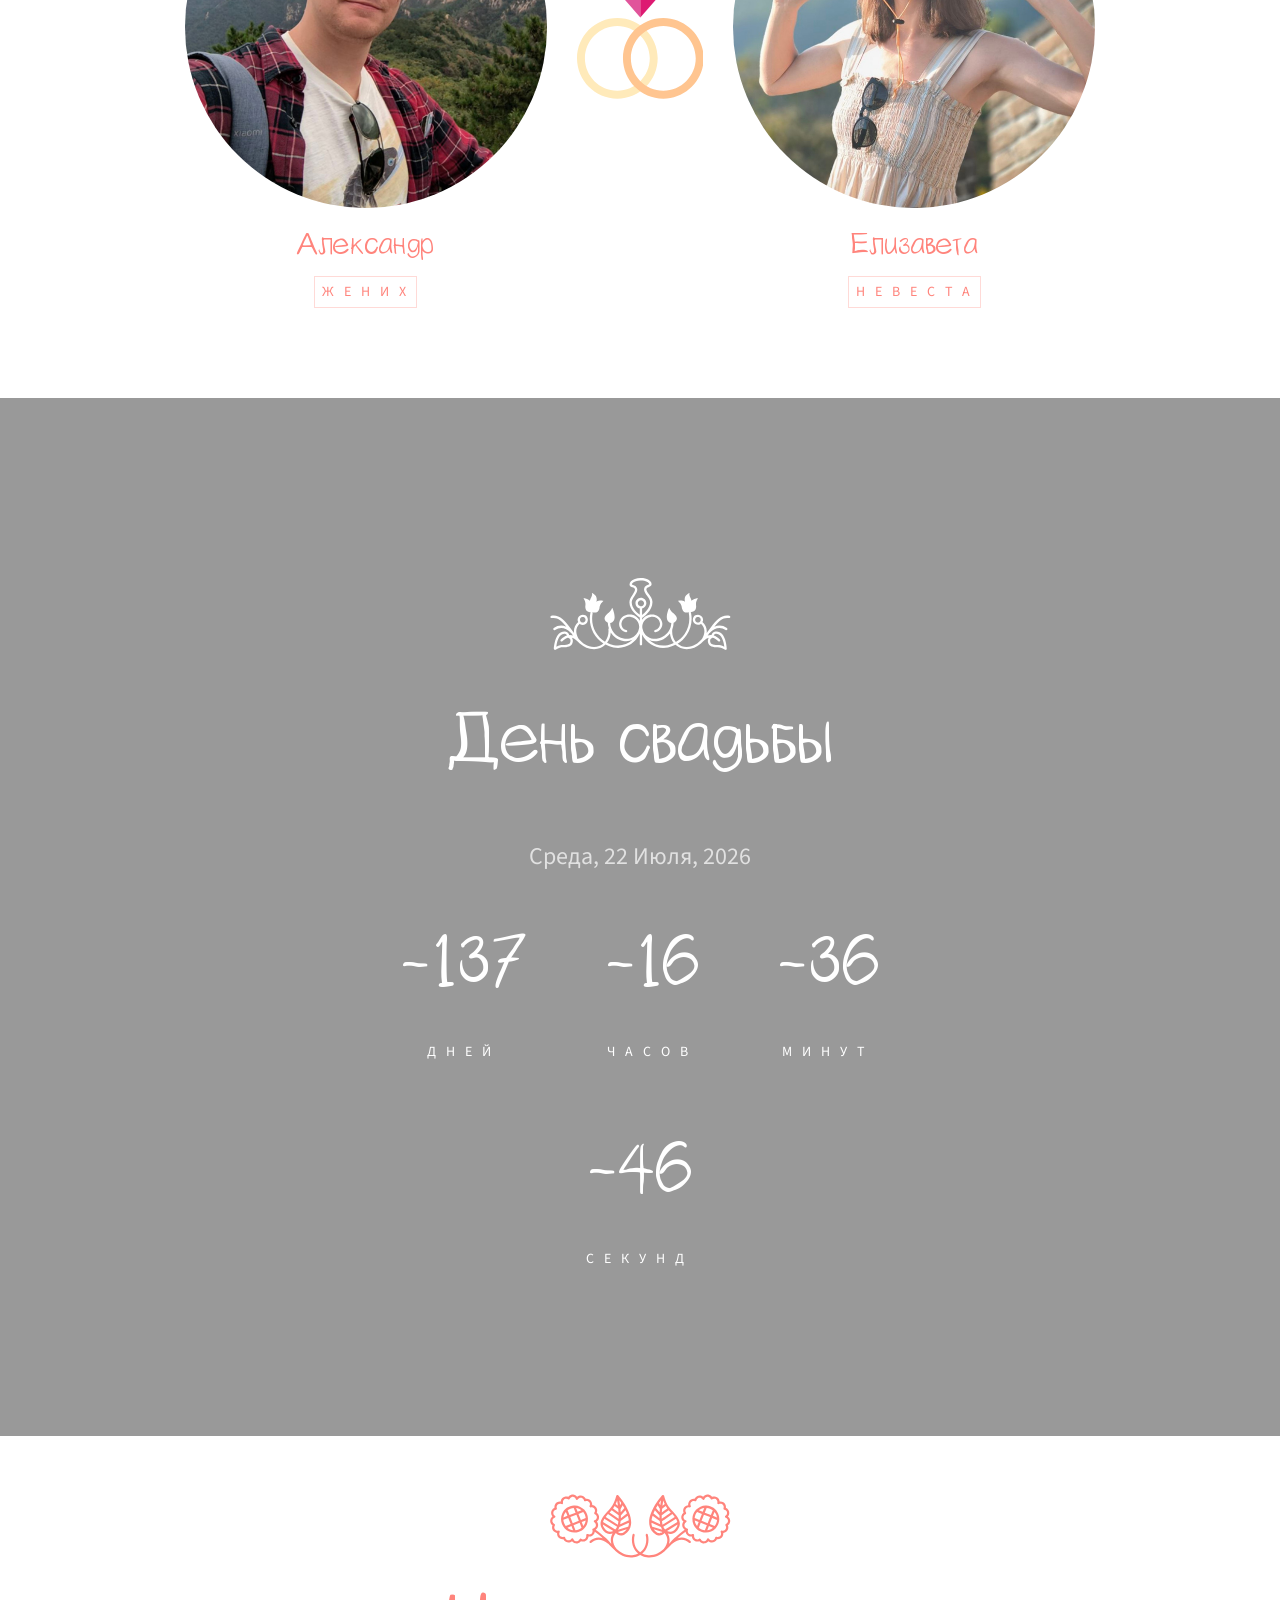
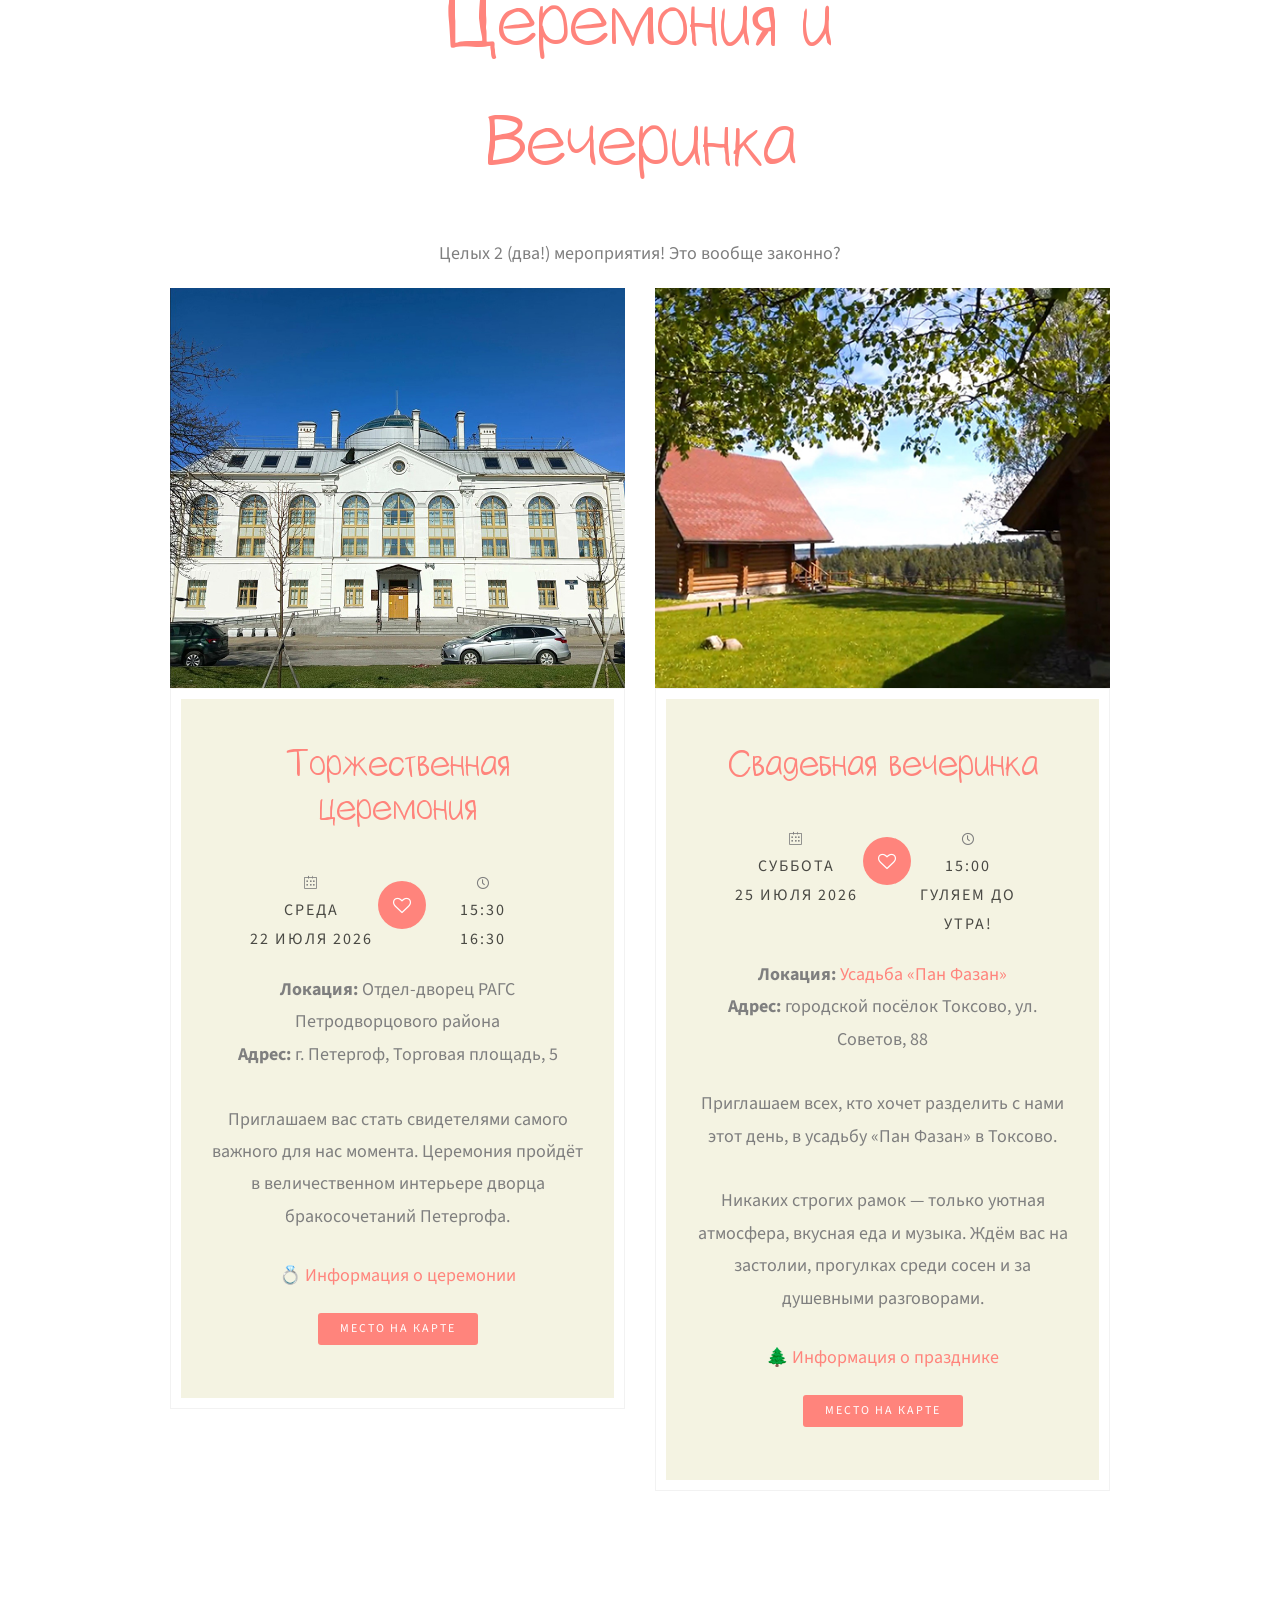
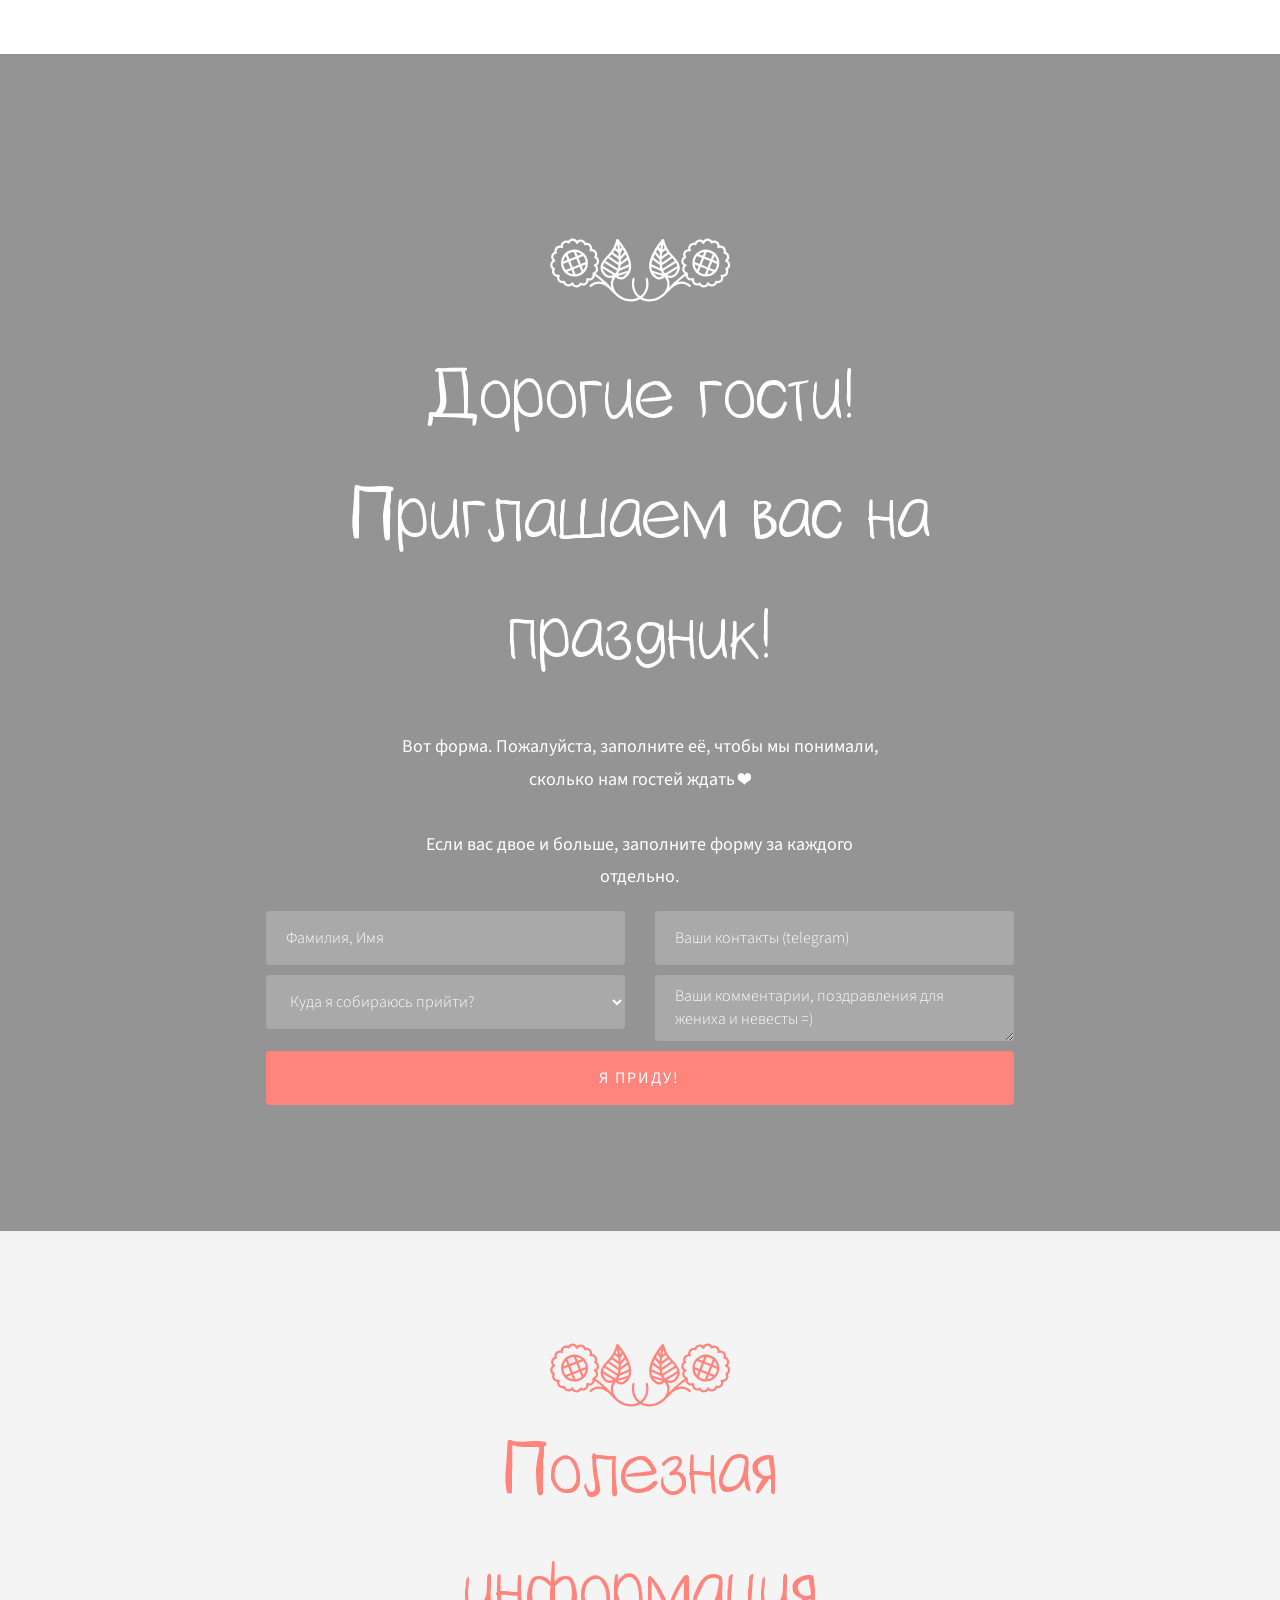
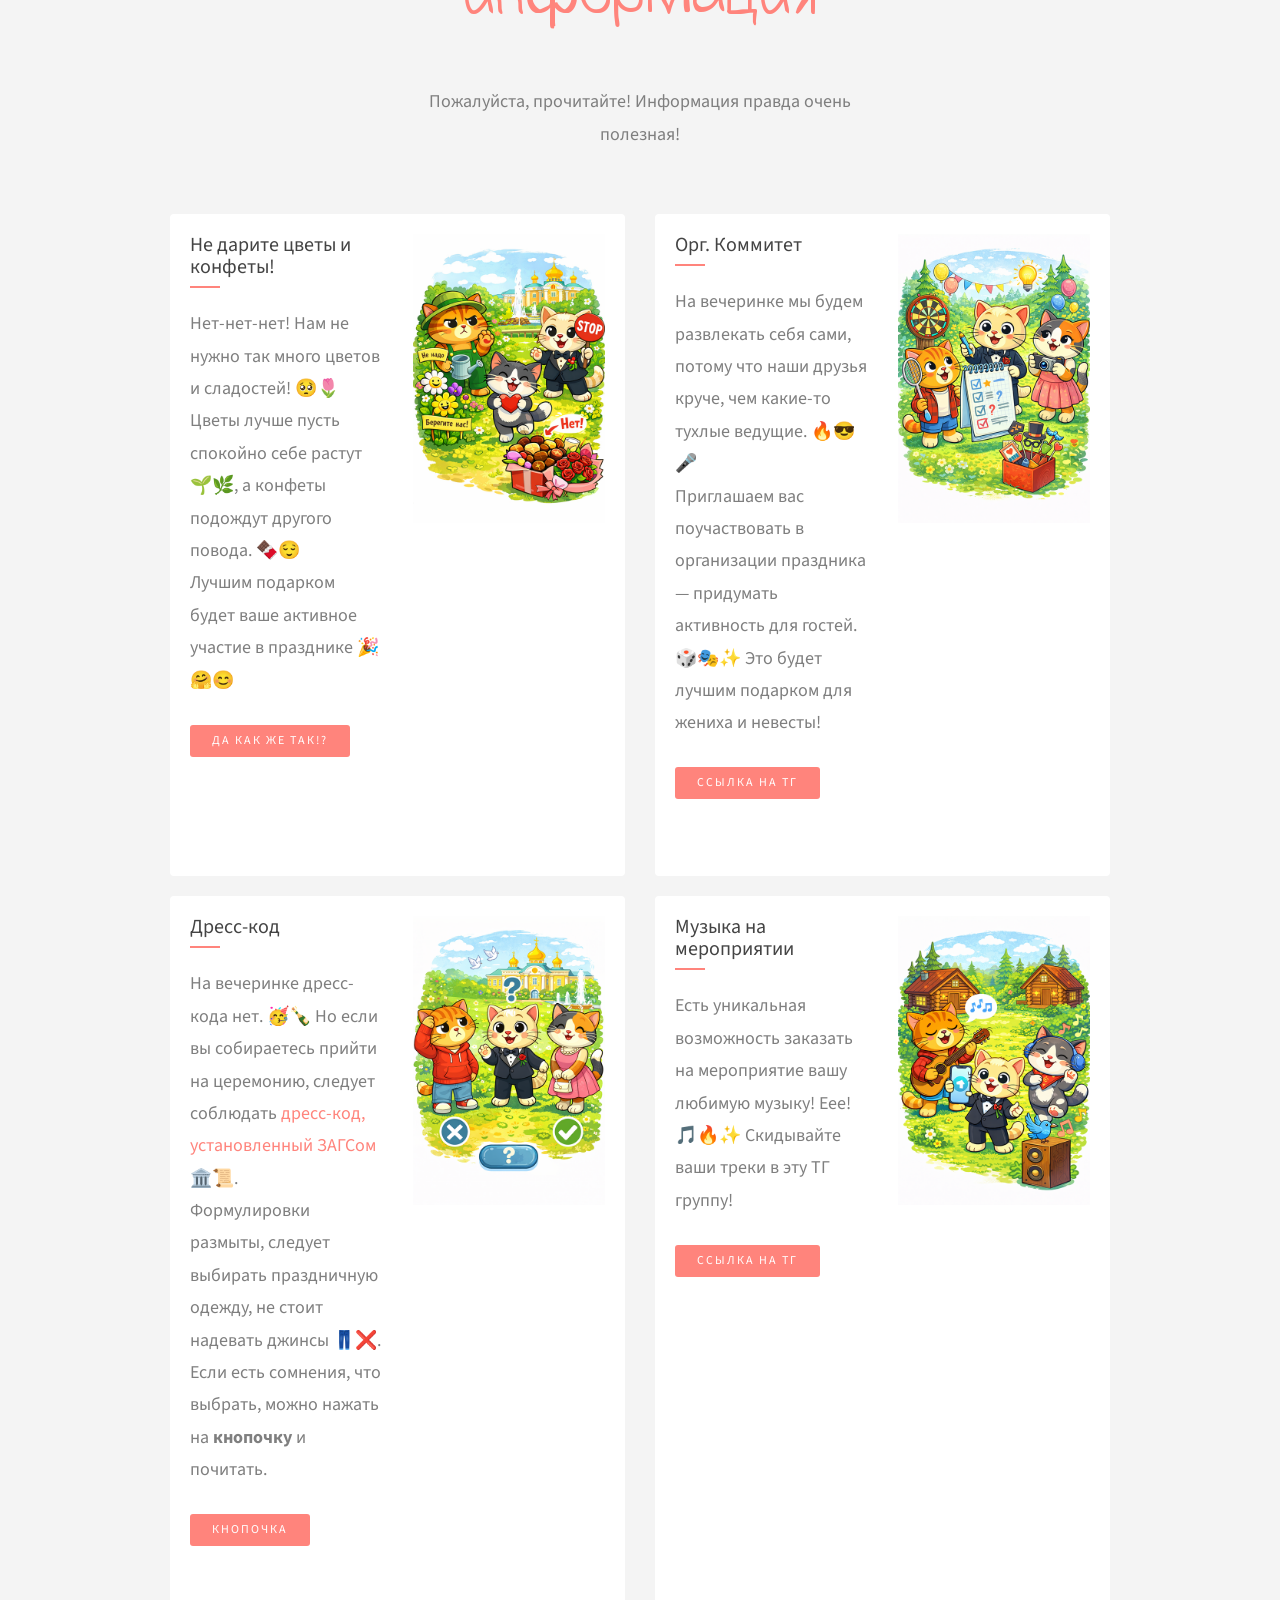
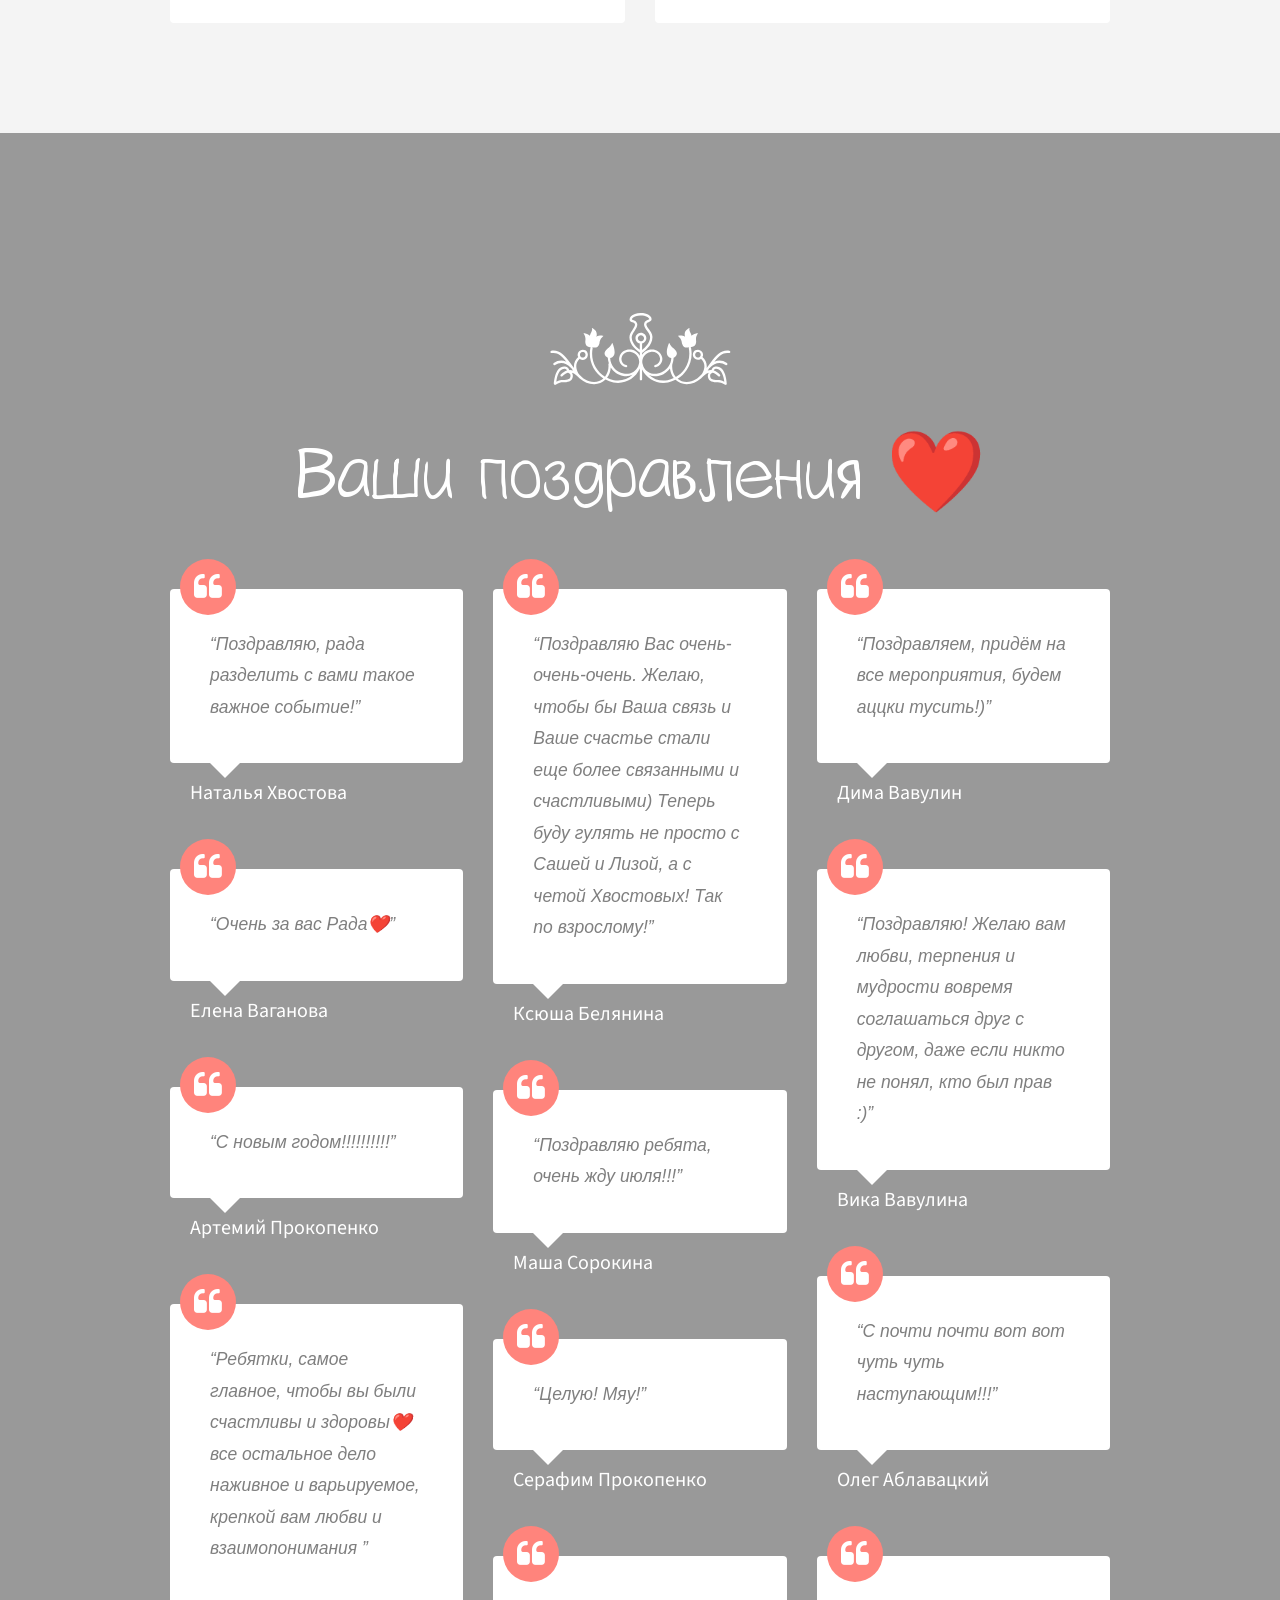
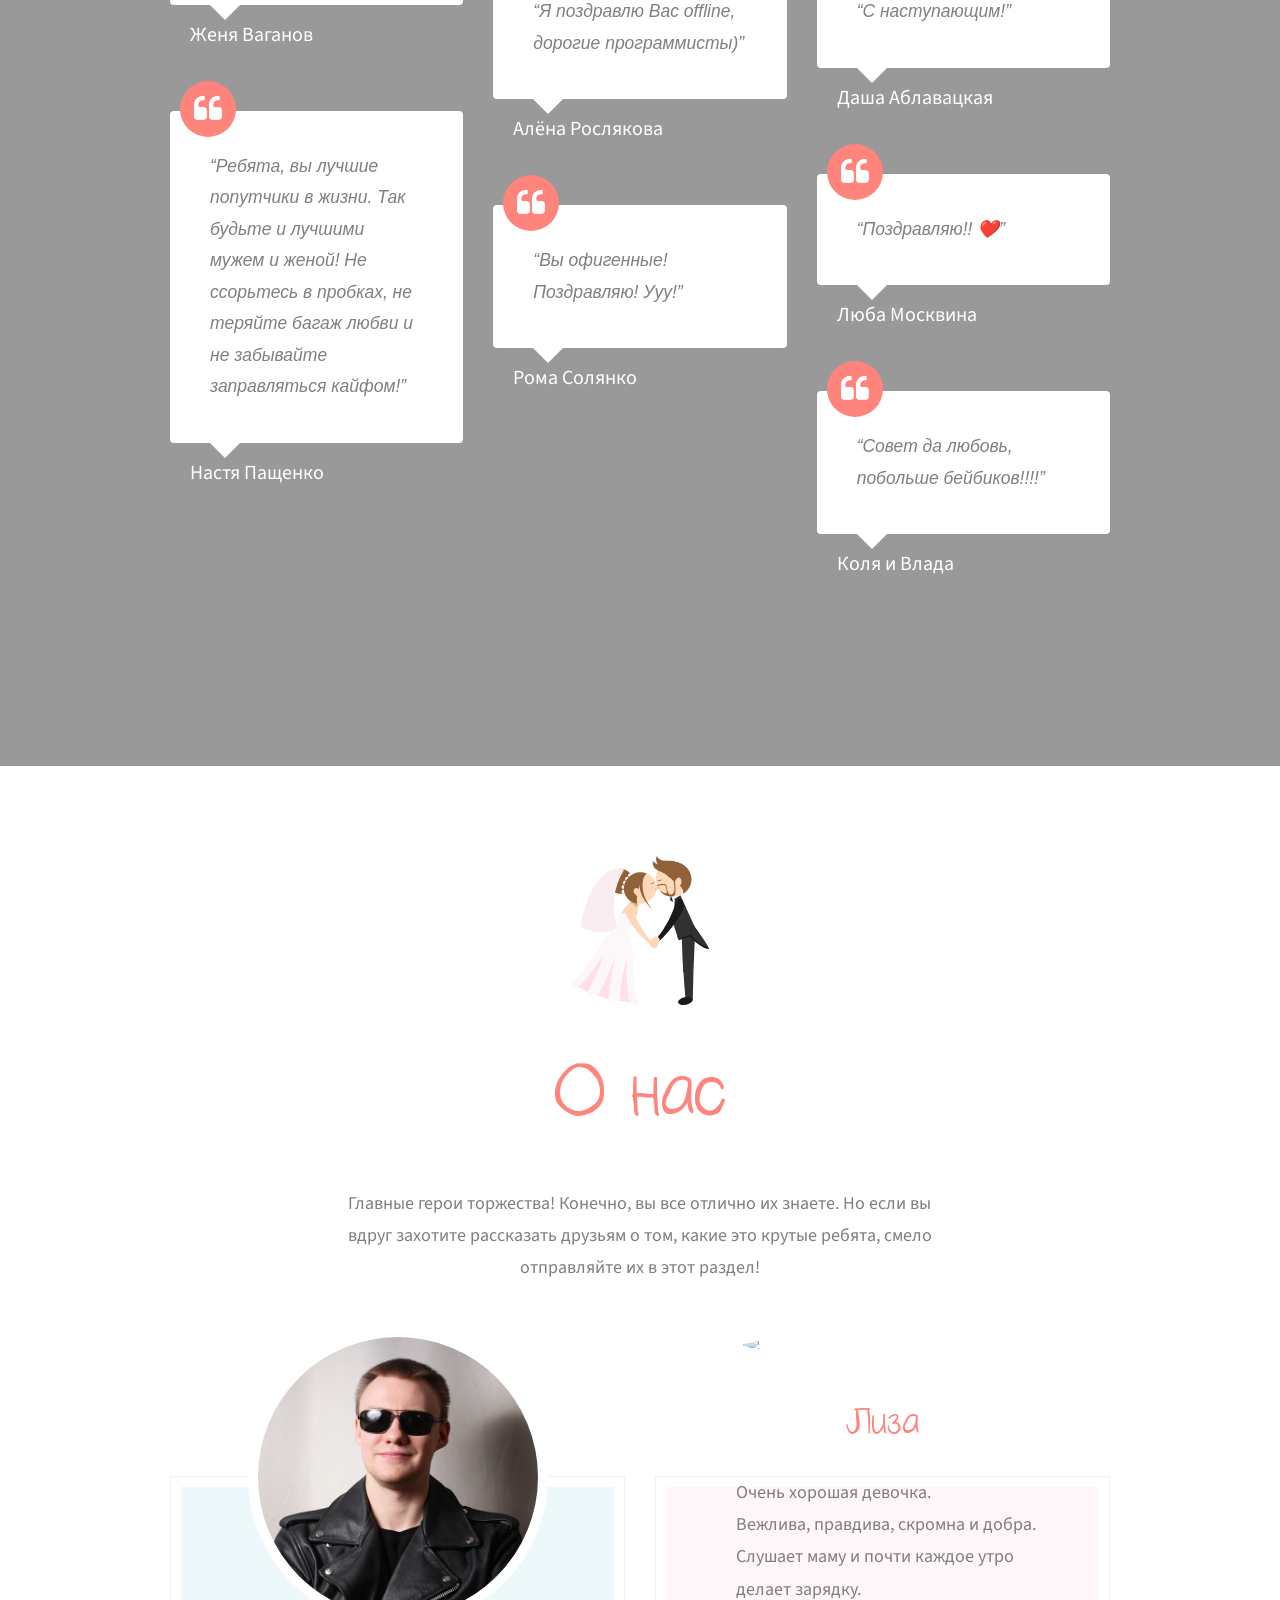
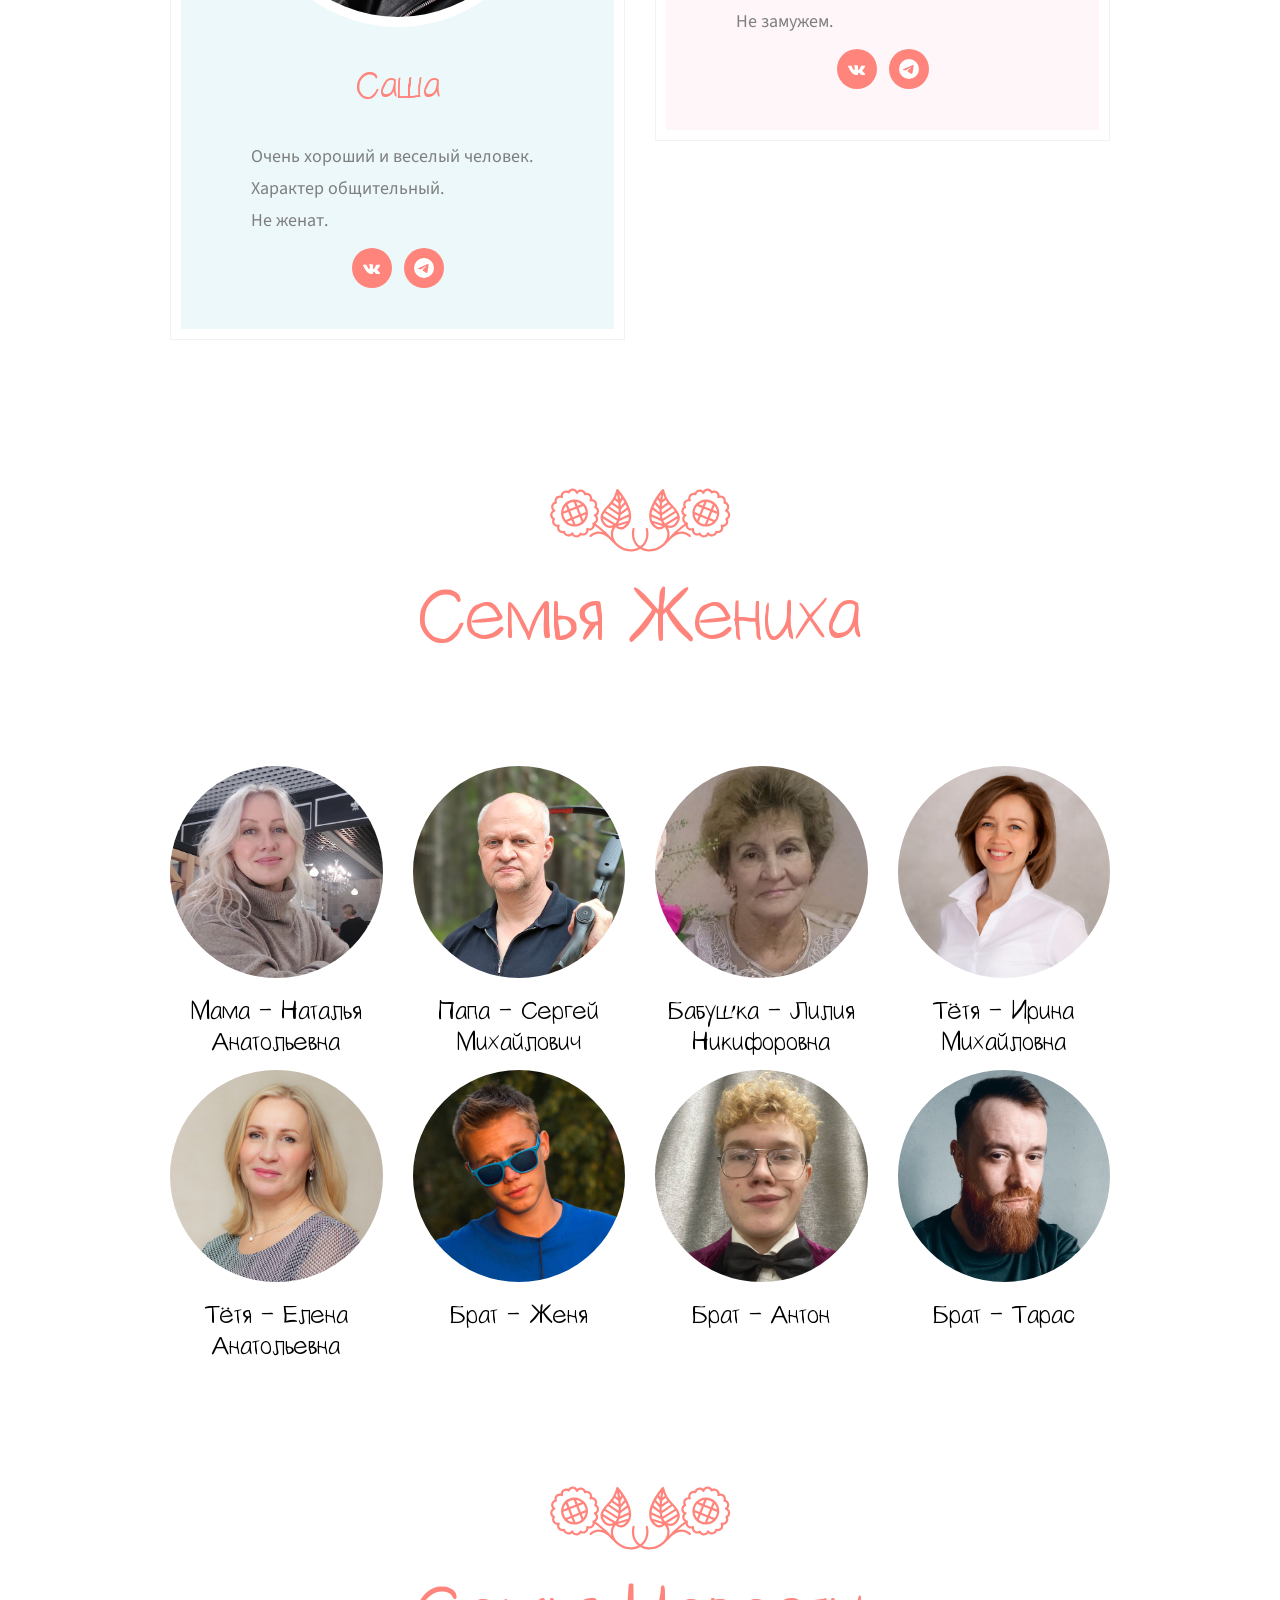
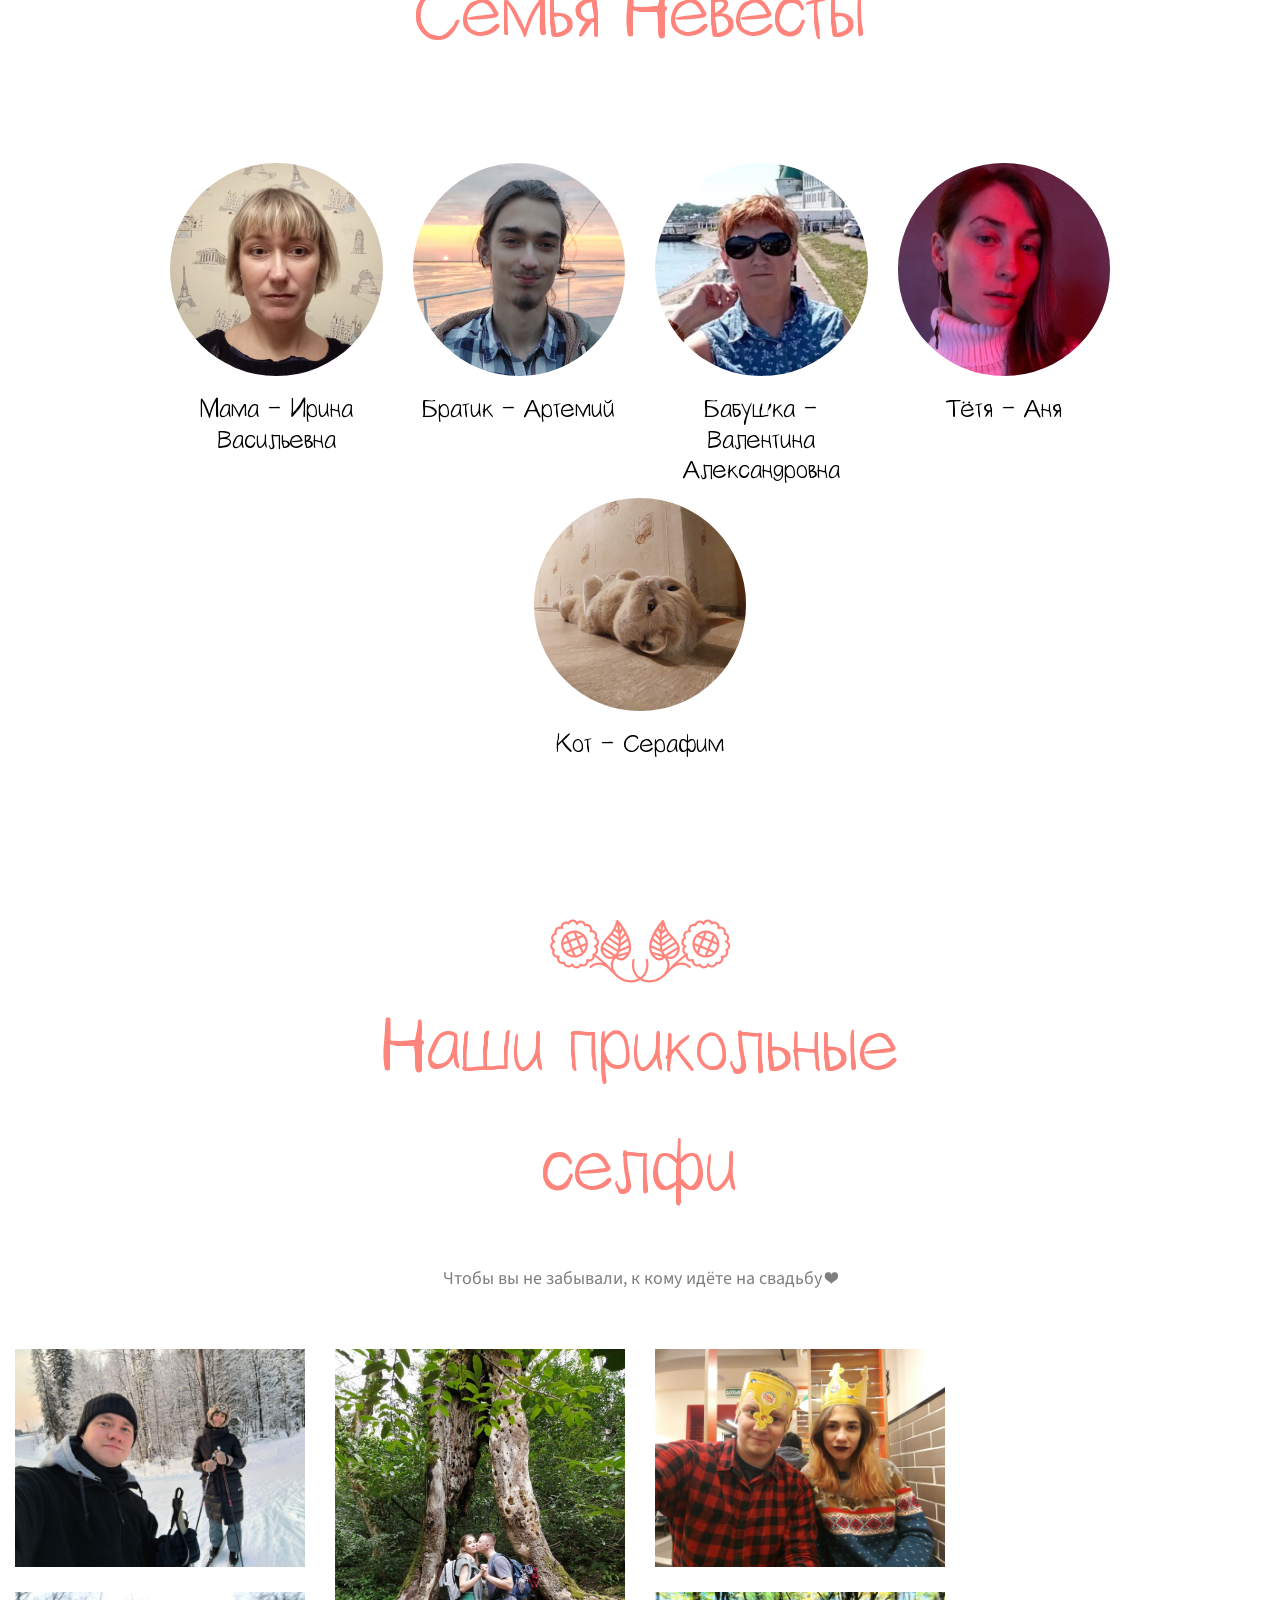
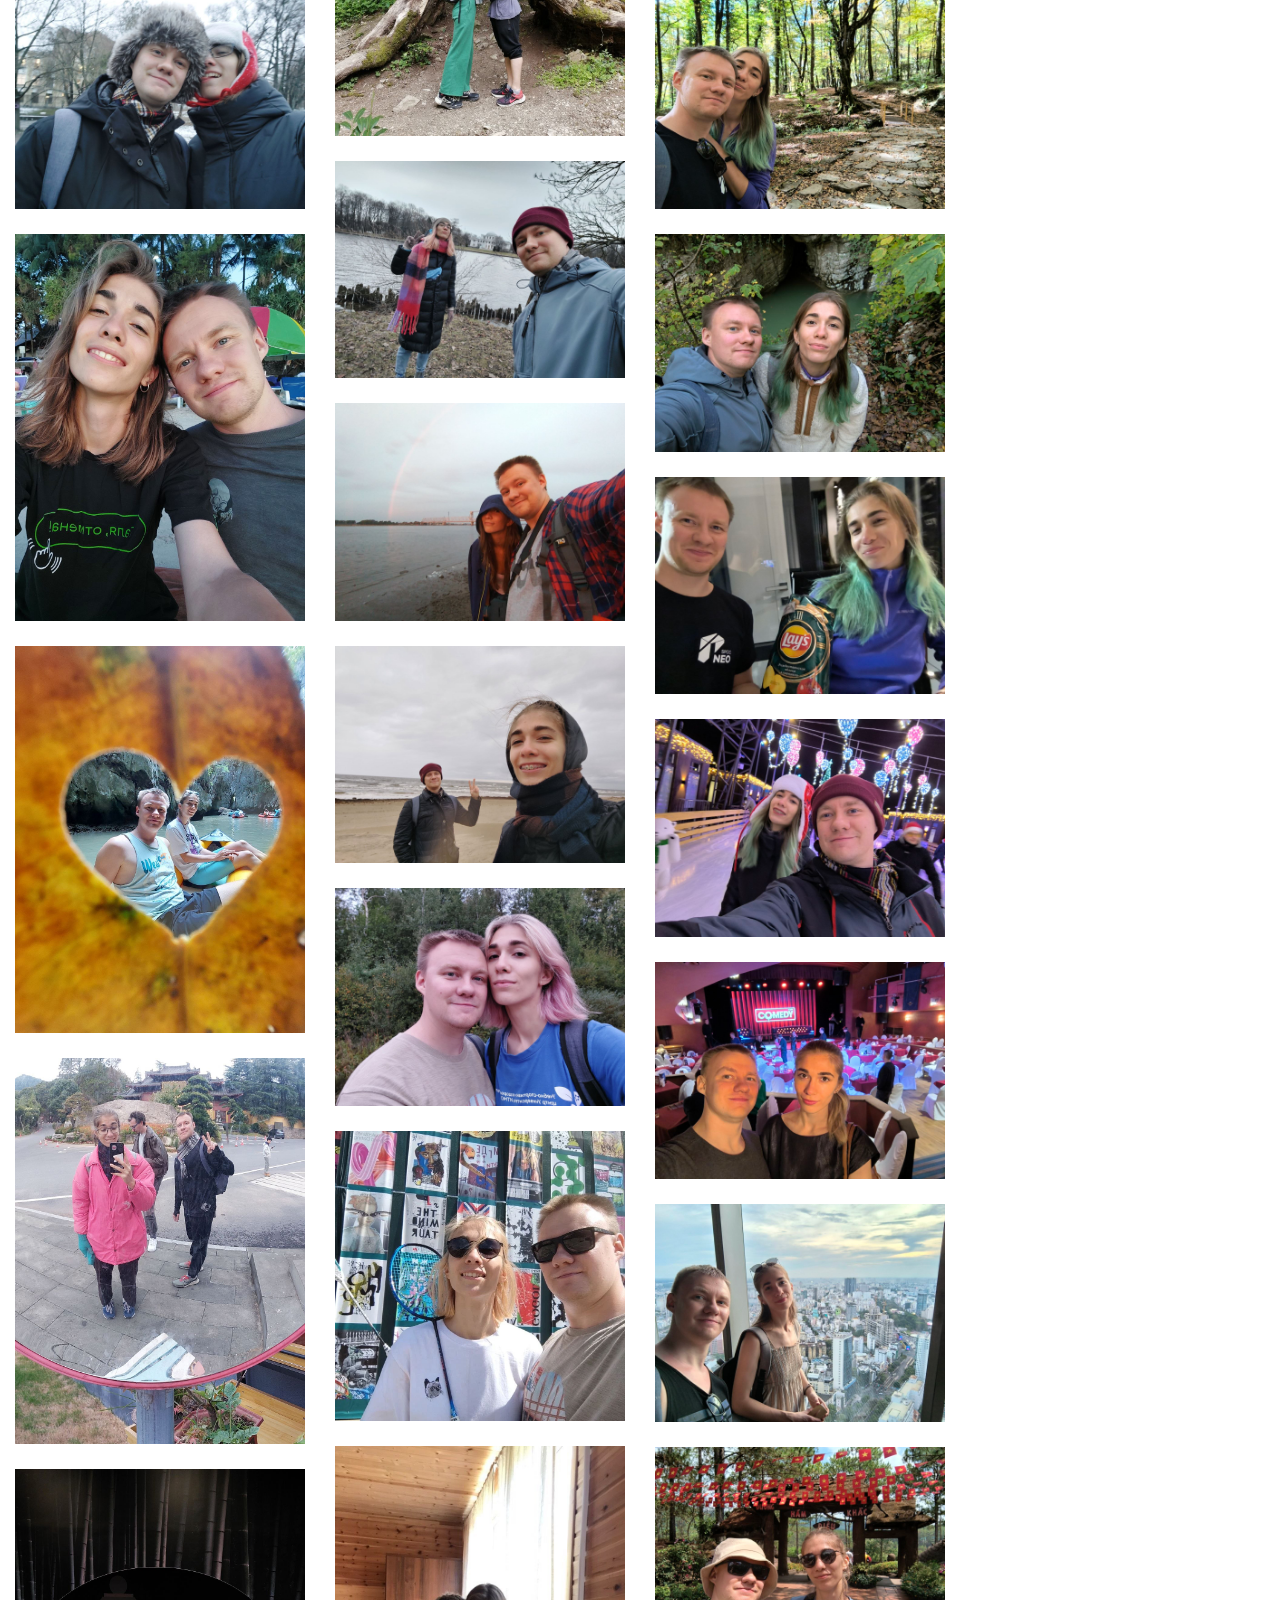
==== commit 8fb995a7: "add more congrats" ====
--- a/index.html
+++ b/index.html
@@ -506,6 +506,13 @@
 							</blockquote>
 							<p class="author">Женя Ваганов</p>
 						</div>
+						<div class="box-testimony">
+							<blockquote>
+								<span class="quote"><span><i class="icon-quote-left"></i></span></span>
+								<p>&ldquo;Ребята, вы лучшие попутчики в жизни. Так будьте и лучшими мужем и женой! Не ссорьтесь в пробках, не теряйте багаж любви и не забывайте заправляться кайфом!&rdquo;</p>
+							</blockquote>
+							<p class="author">Настя Пащенко</p>
+						</div>
 					</div>
 					<div class="col-md-4 animate-box">
 						<div class="box-testimony">
@@ -537,6 +544,13 @@
 							</blockquote>
 							<p class="author">Алёна Рослякова</p>
 						</div>
+						<div class="box-testimony">
+							<blockquote>
+								<span class="quote"><span><i class="icon-quote-left"></i></span></span>
+								<p>&ldquo;Вы офигенные! Поздравляю! Ууу!&rdquo;</p>
+							</blockquote>
+							<p class="author">Рома Солянко</p>
+						</div>
 					</div>
 					<div class="col-md-4 animate-box">
 						<div class="box-testimony">
@@ -566,7 +580,21 @@
 								<p>&ldquo;С наступающим!&rdquo;</p>
 							</blockquote>
 							<p class="author">Даша Аблавацкая</p>
-						</div>	
+						</div>
+						<div class="box-testimony">
+							<blockquote>
+								<span class="quote"><span><i class="icon-quote-left"></i></span></span>
+								<p>&ldquo;Поздравляю!! ❤️&rdquo;</p>
+							</blockquote>
+							<p class="author">Люба Москвина</p>
+						</div>
+						<div class="box-testimony">
+							<blockquote>
+								<span class="quote"><span><i class="icon-quote-left"></i></span></span>
+								<p>&ldquo;Совет да любовь, побольше бейбиков!!!!&rdquo;</p>
+							</blockquote>
+							<p class="author">Коля и Влада</p>
+						</div>
 					</div>
 				</div>
 			</div>
